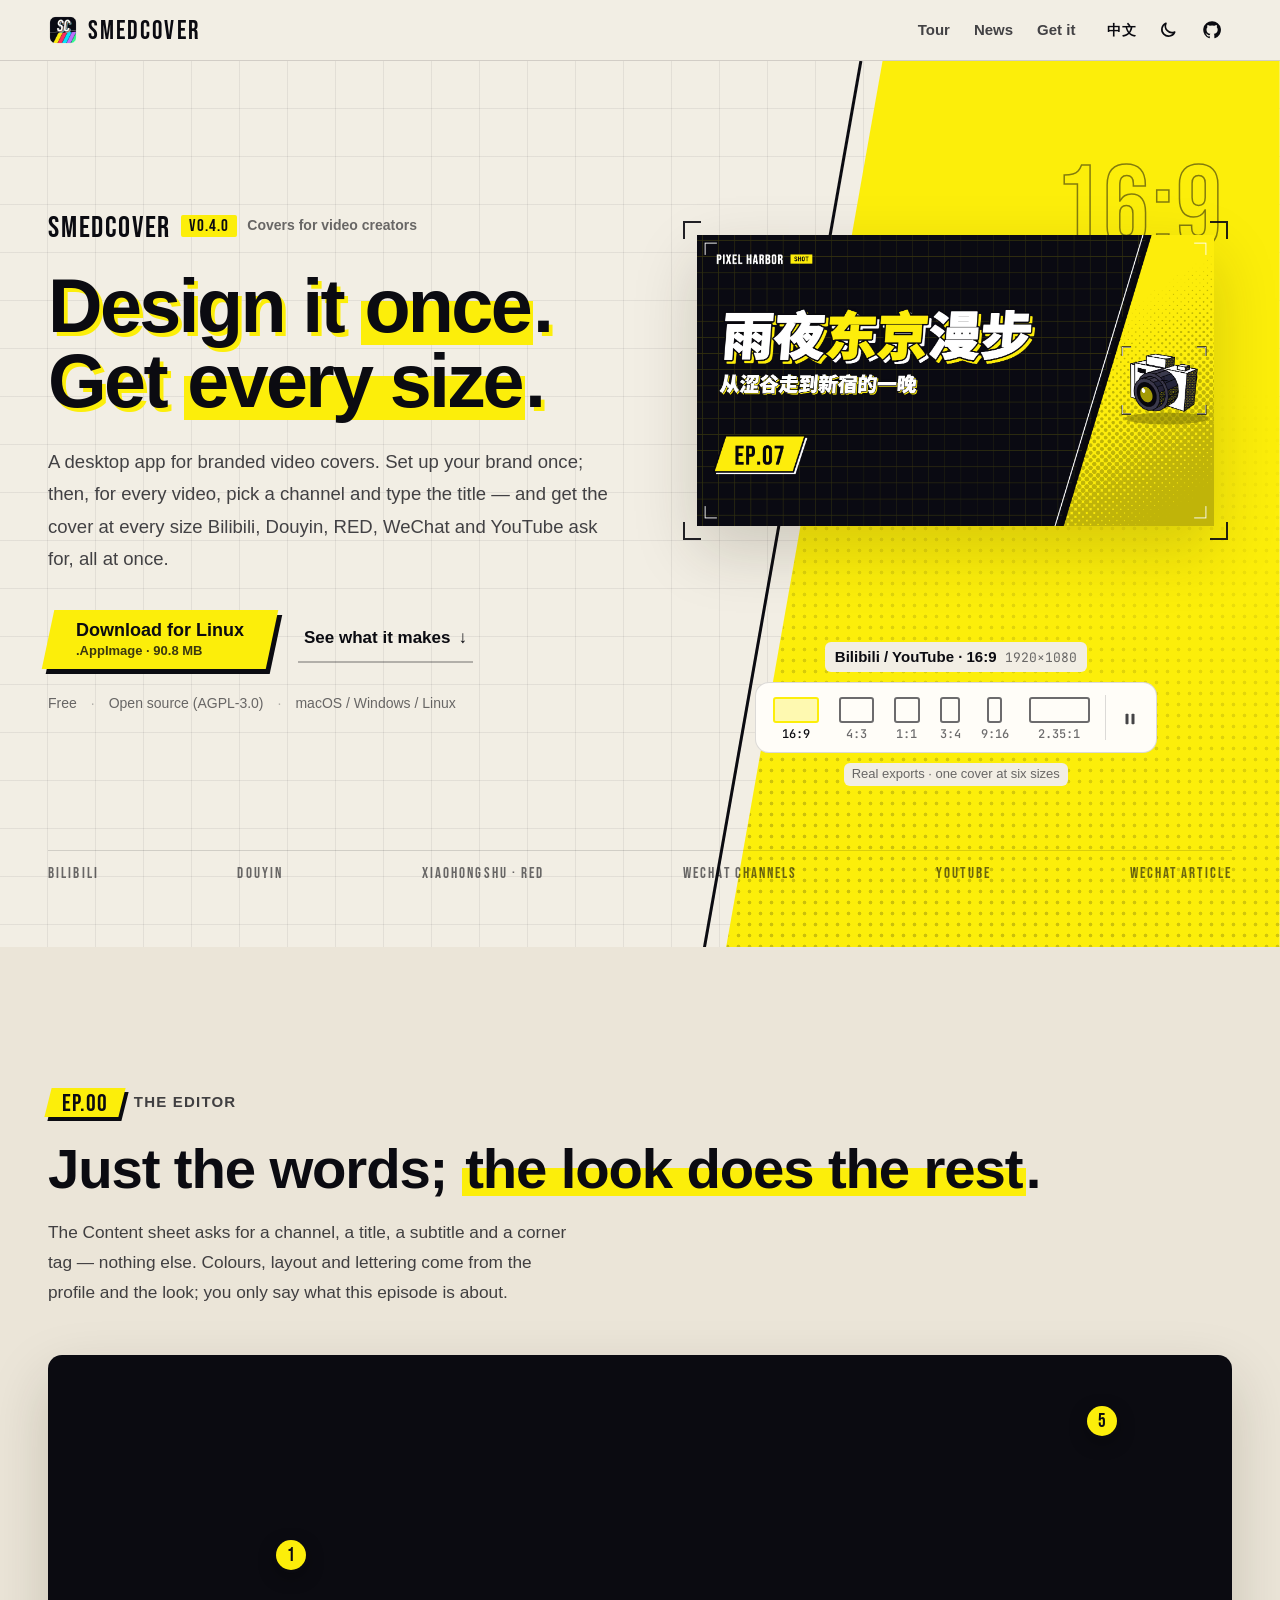
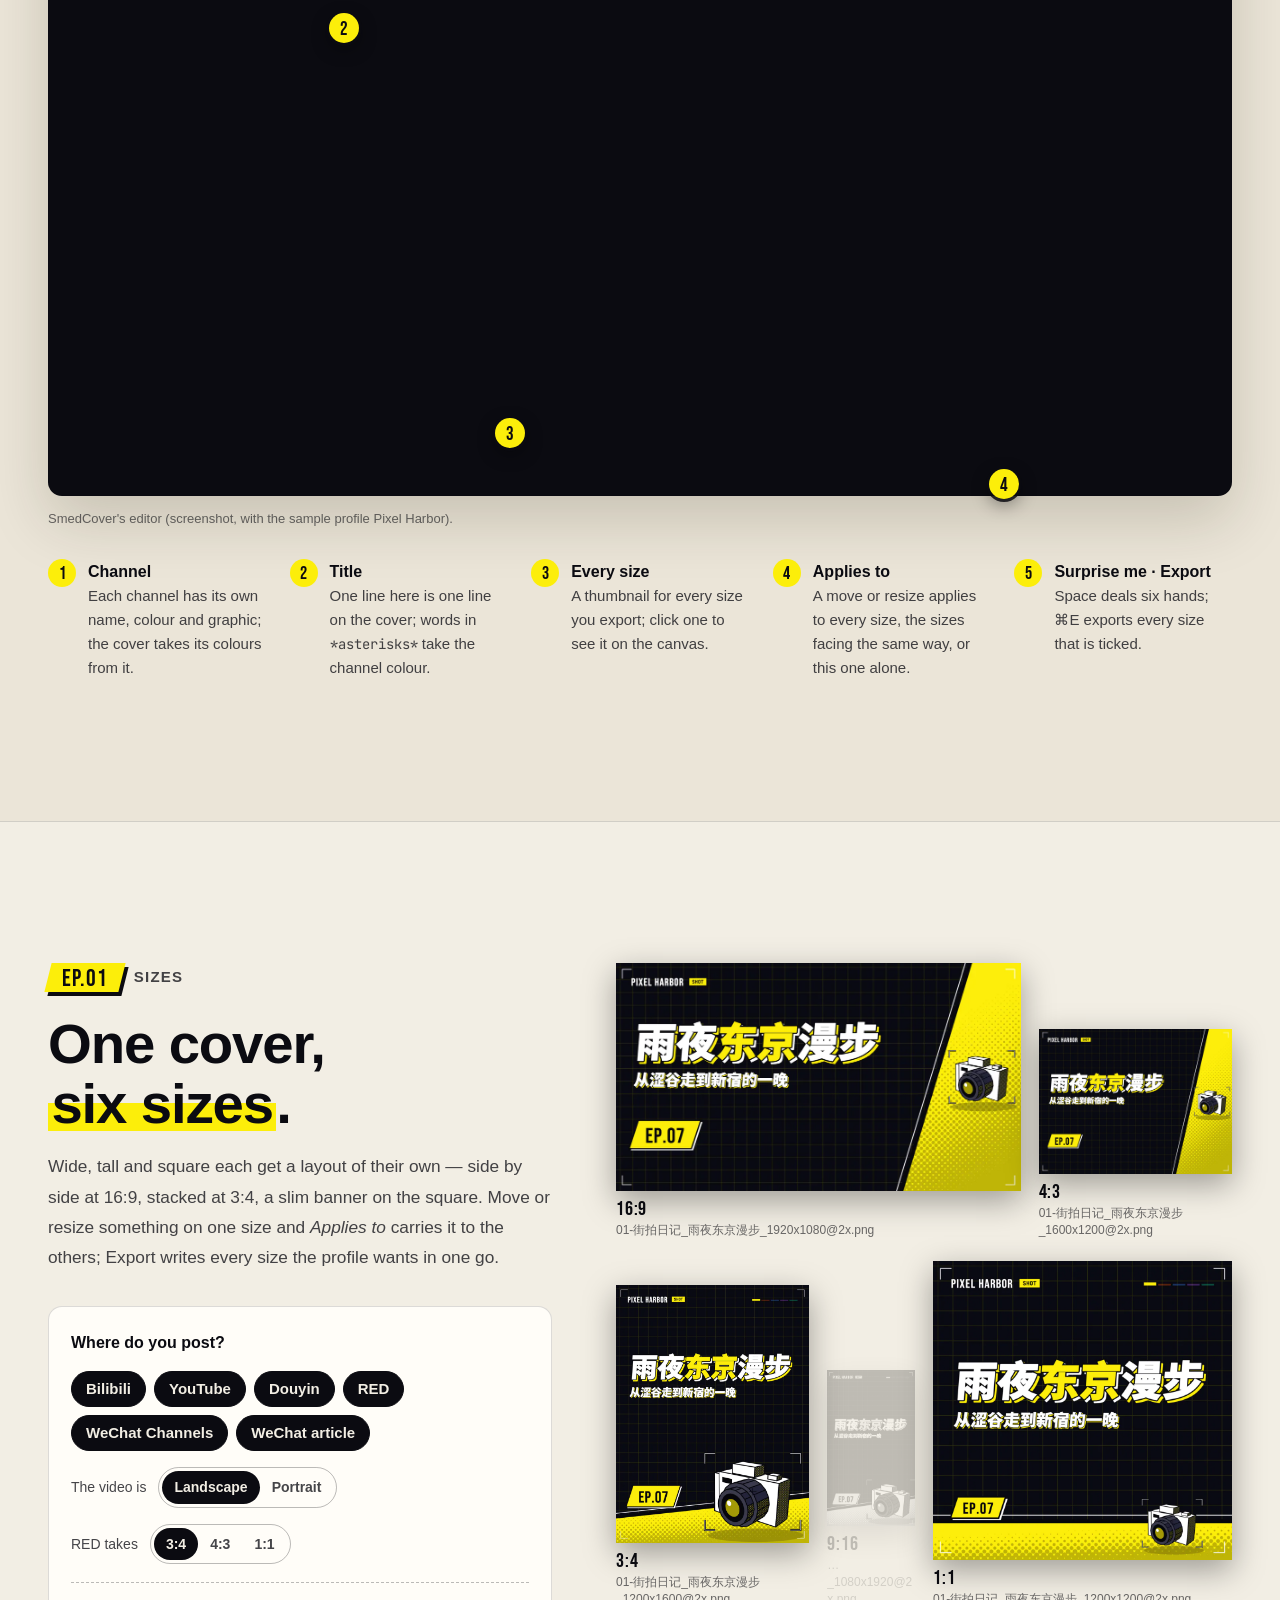
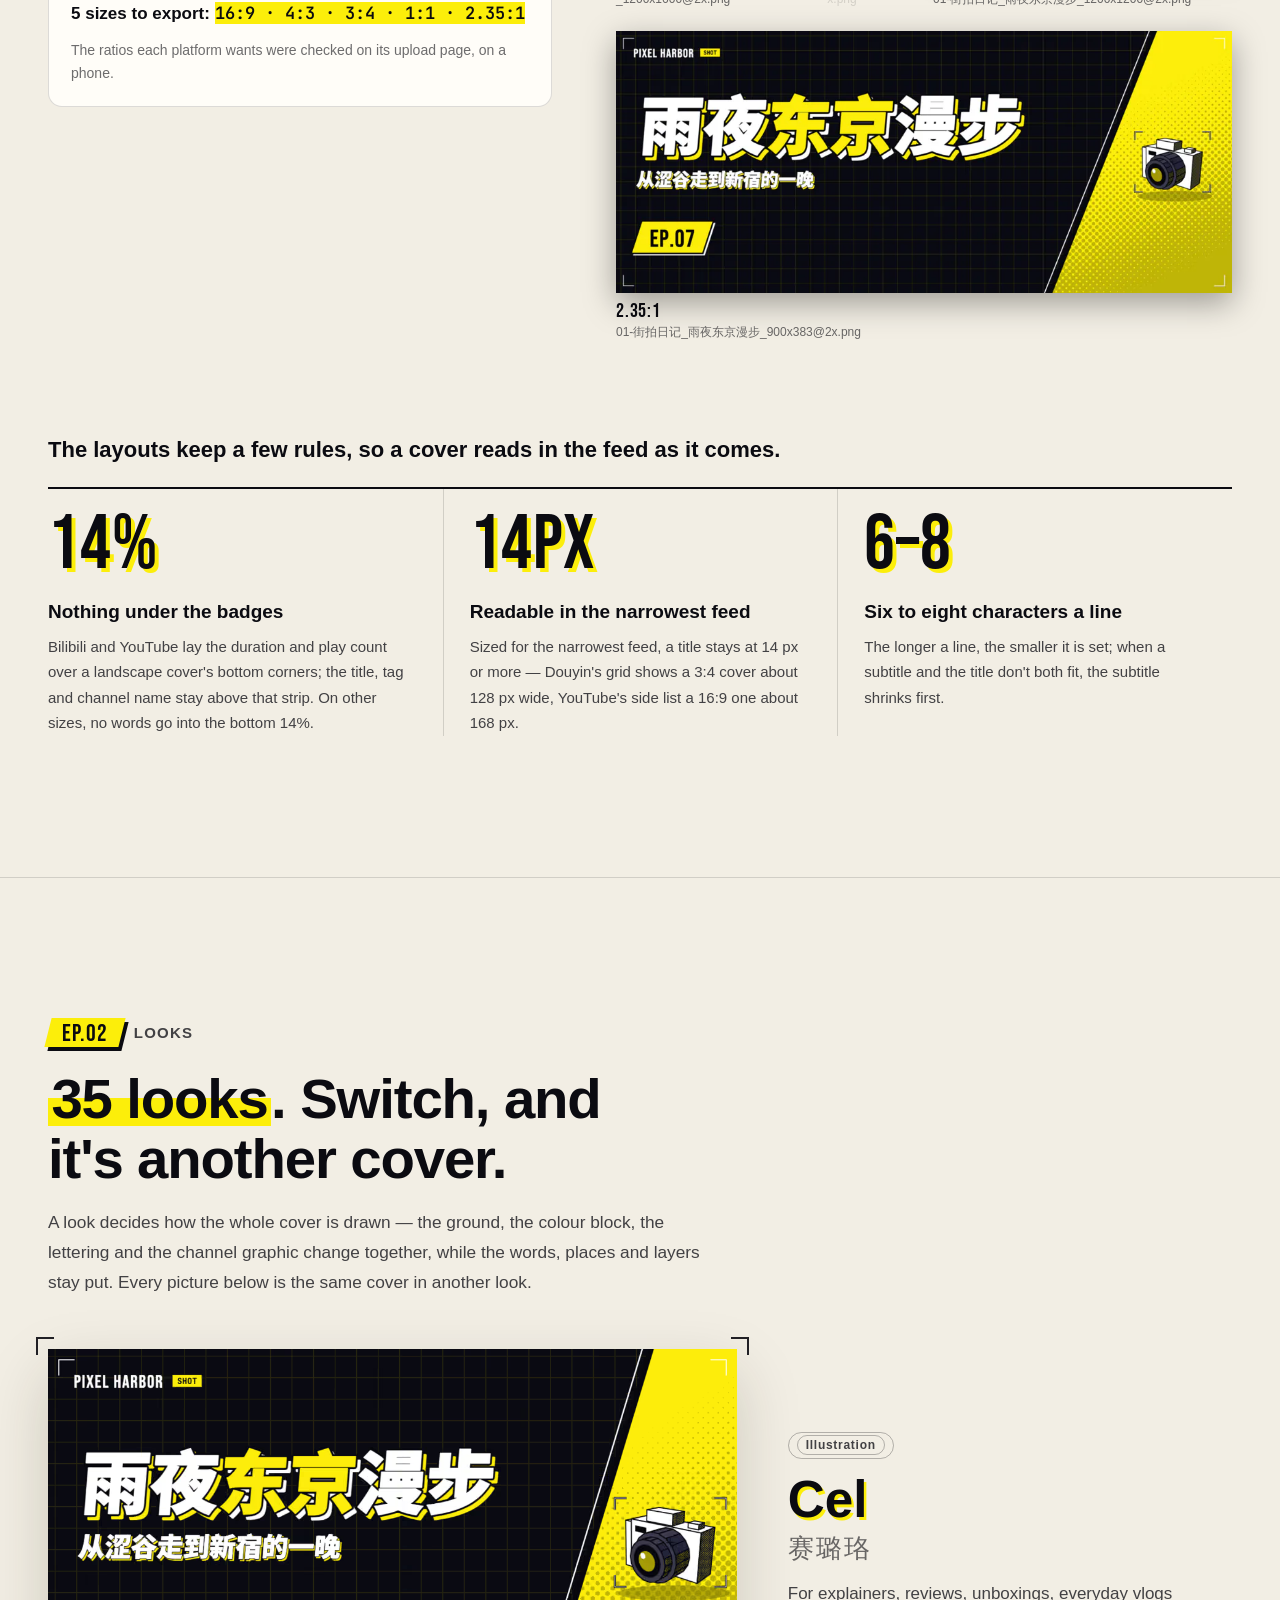
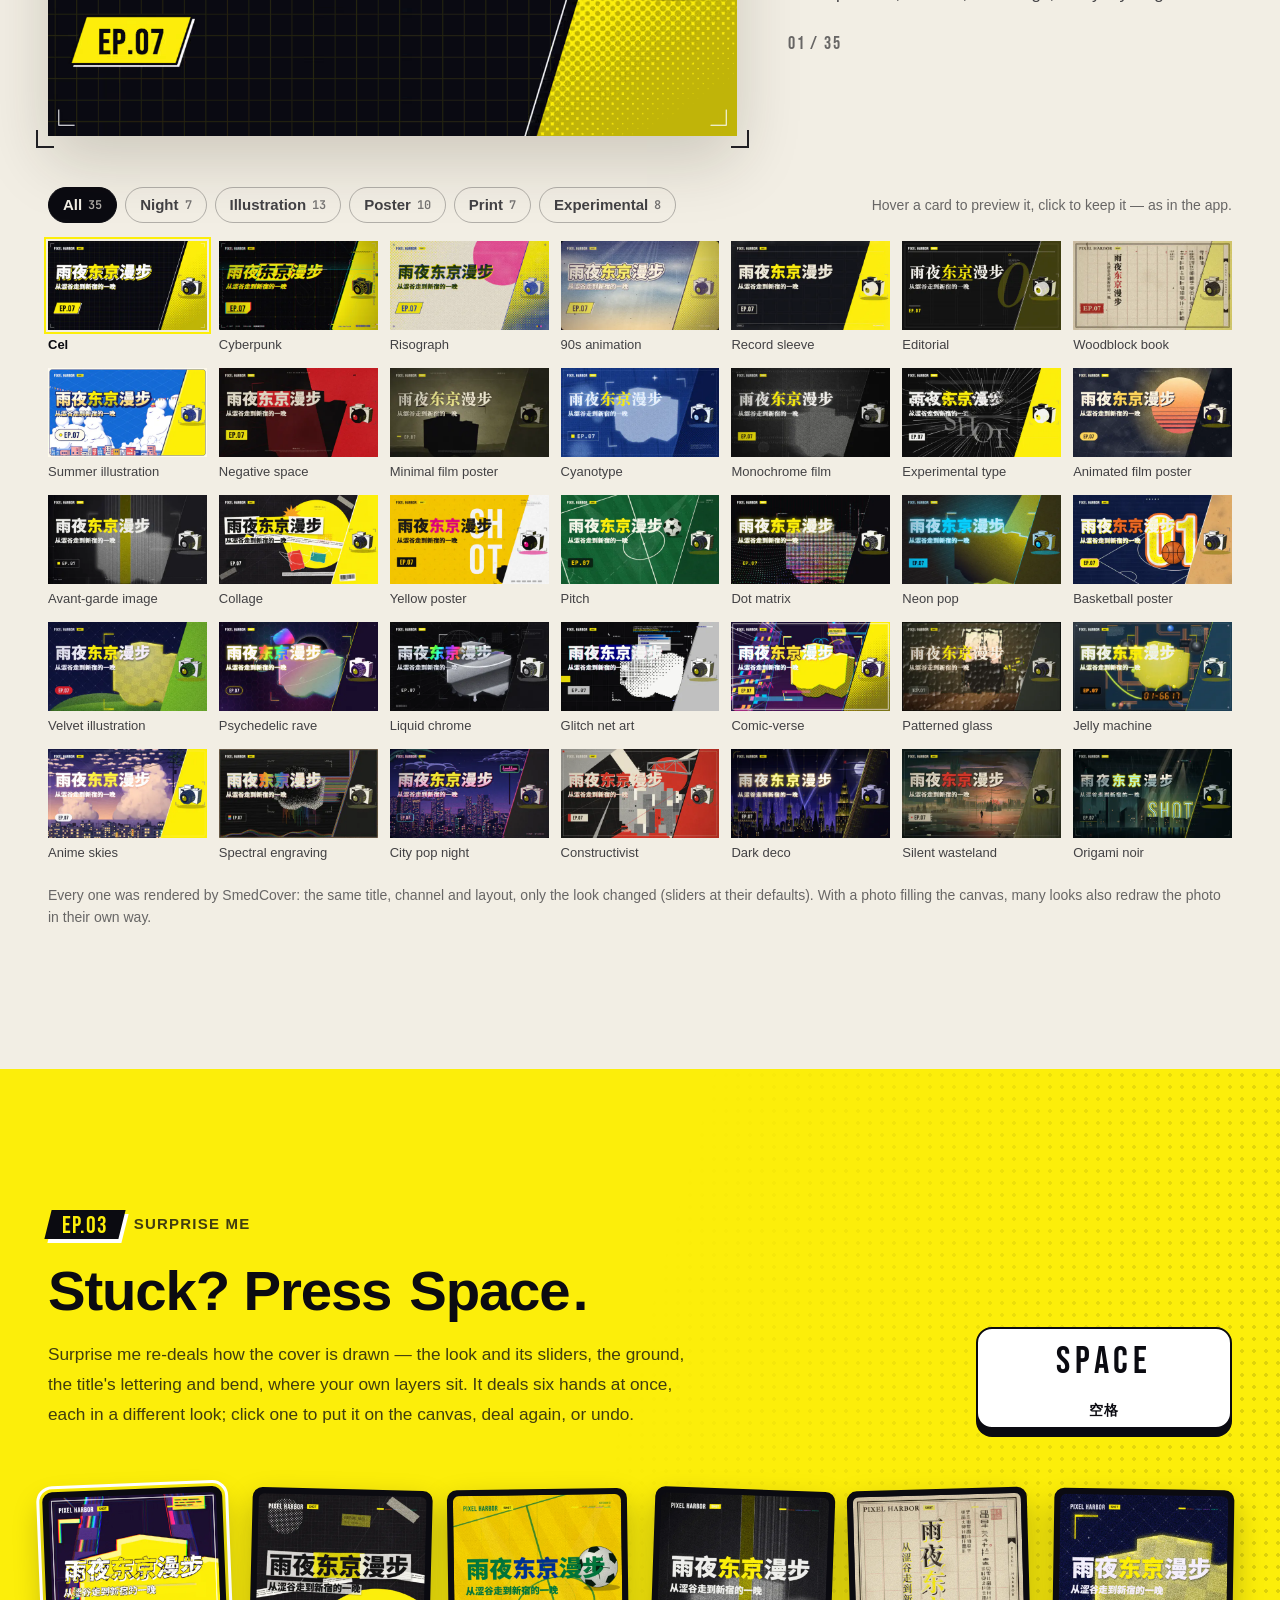
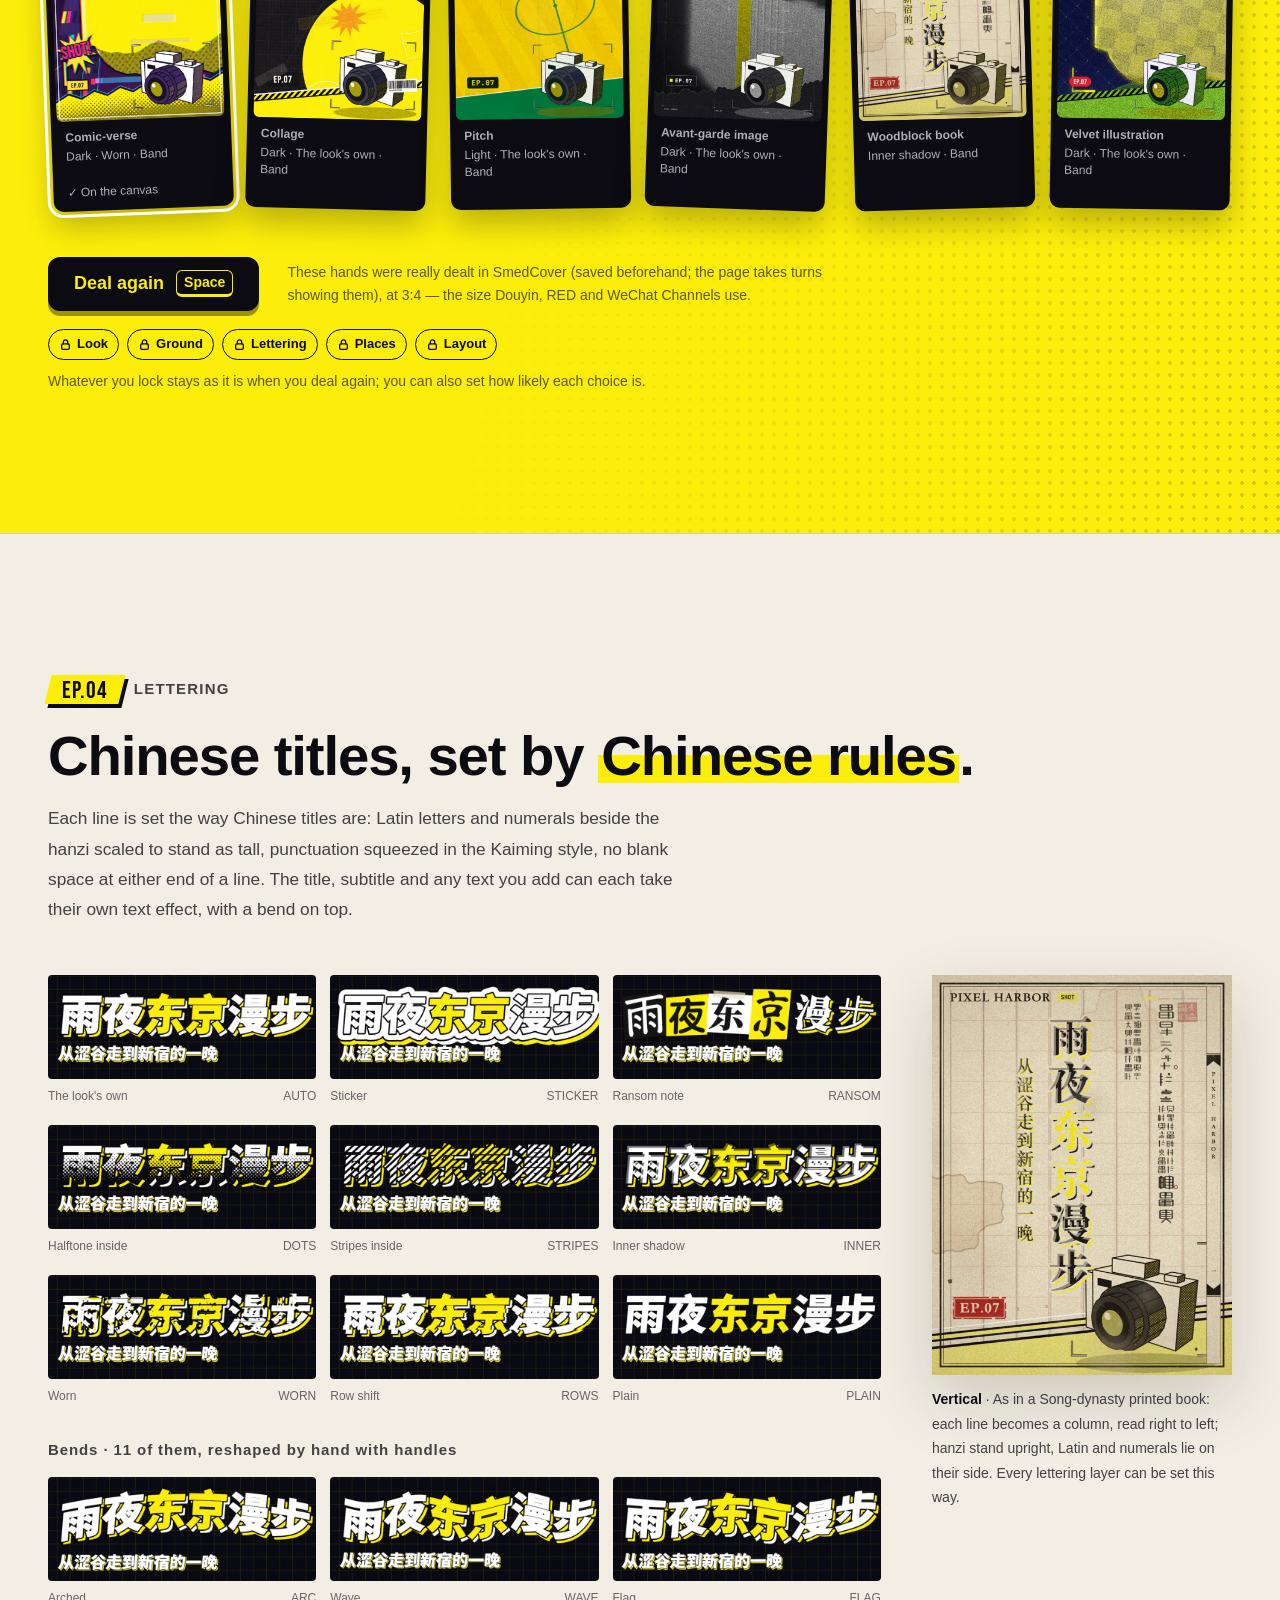
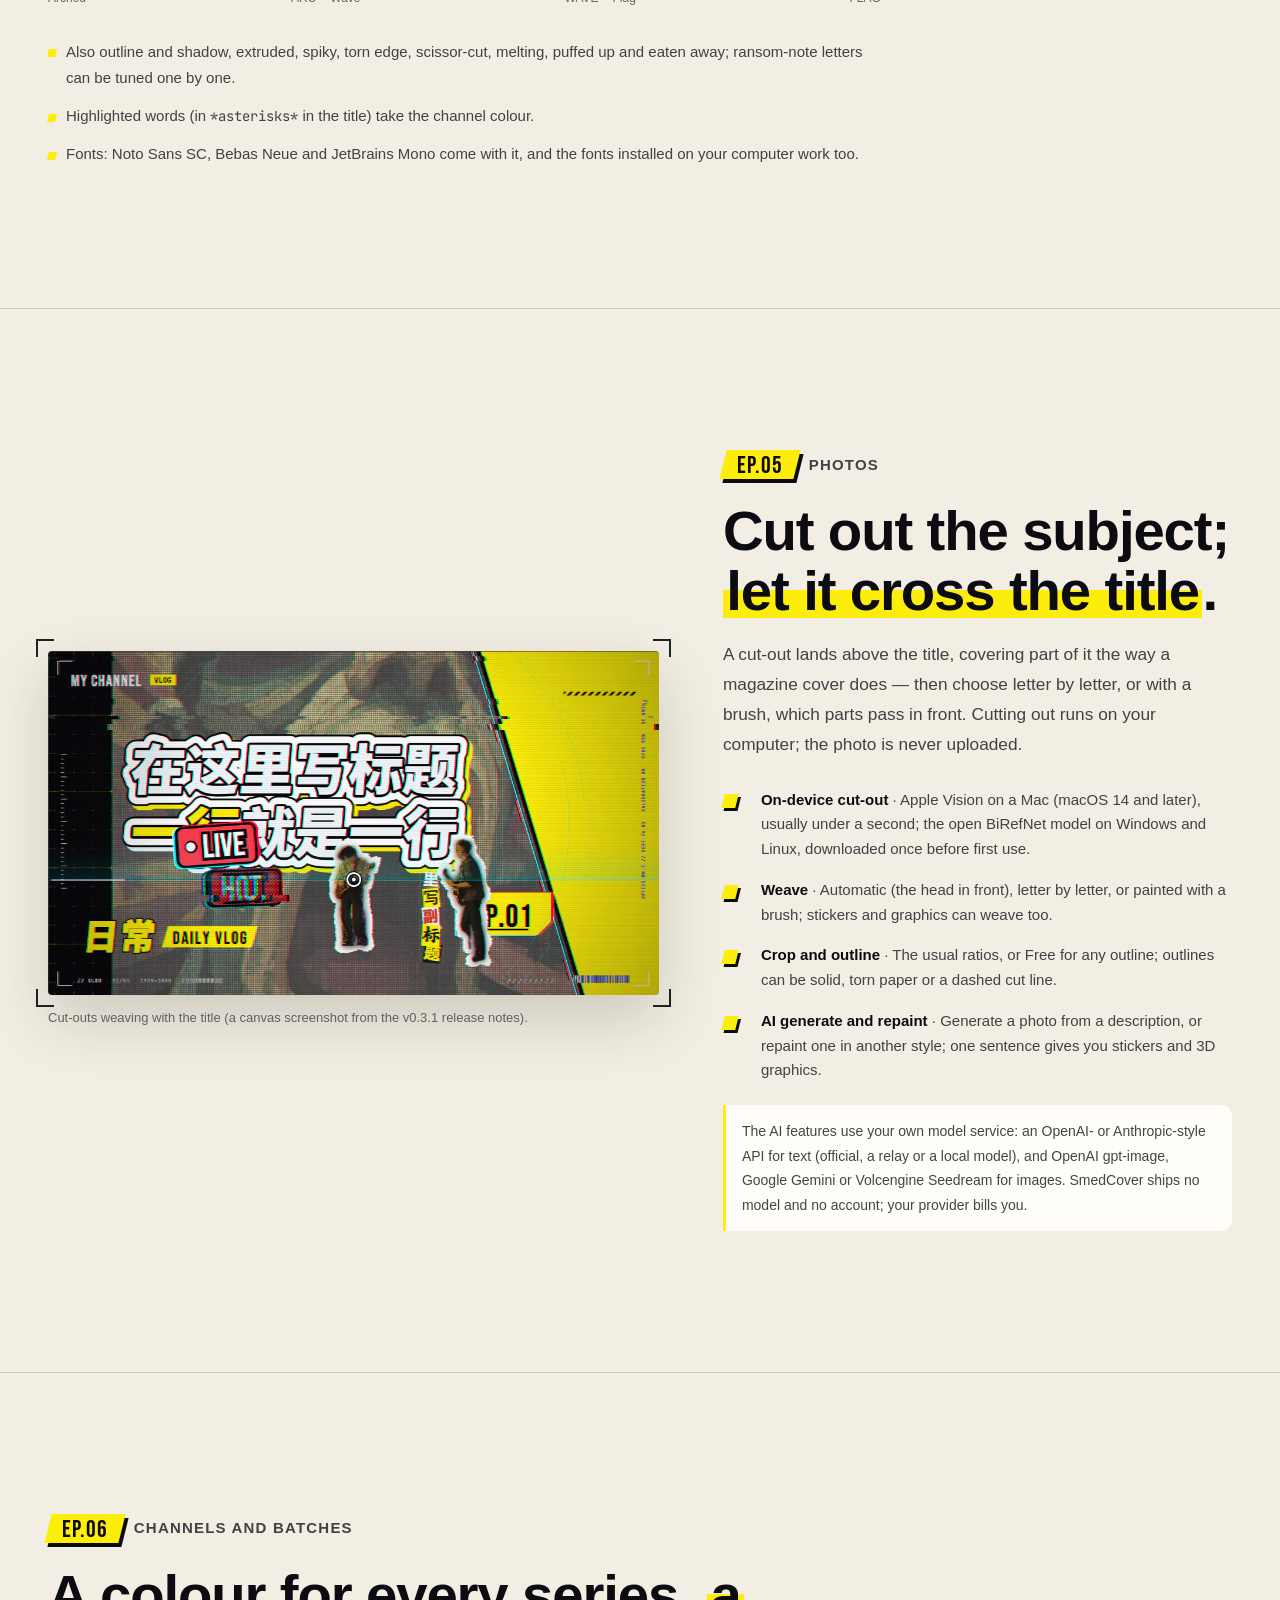
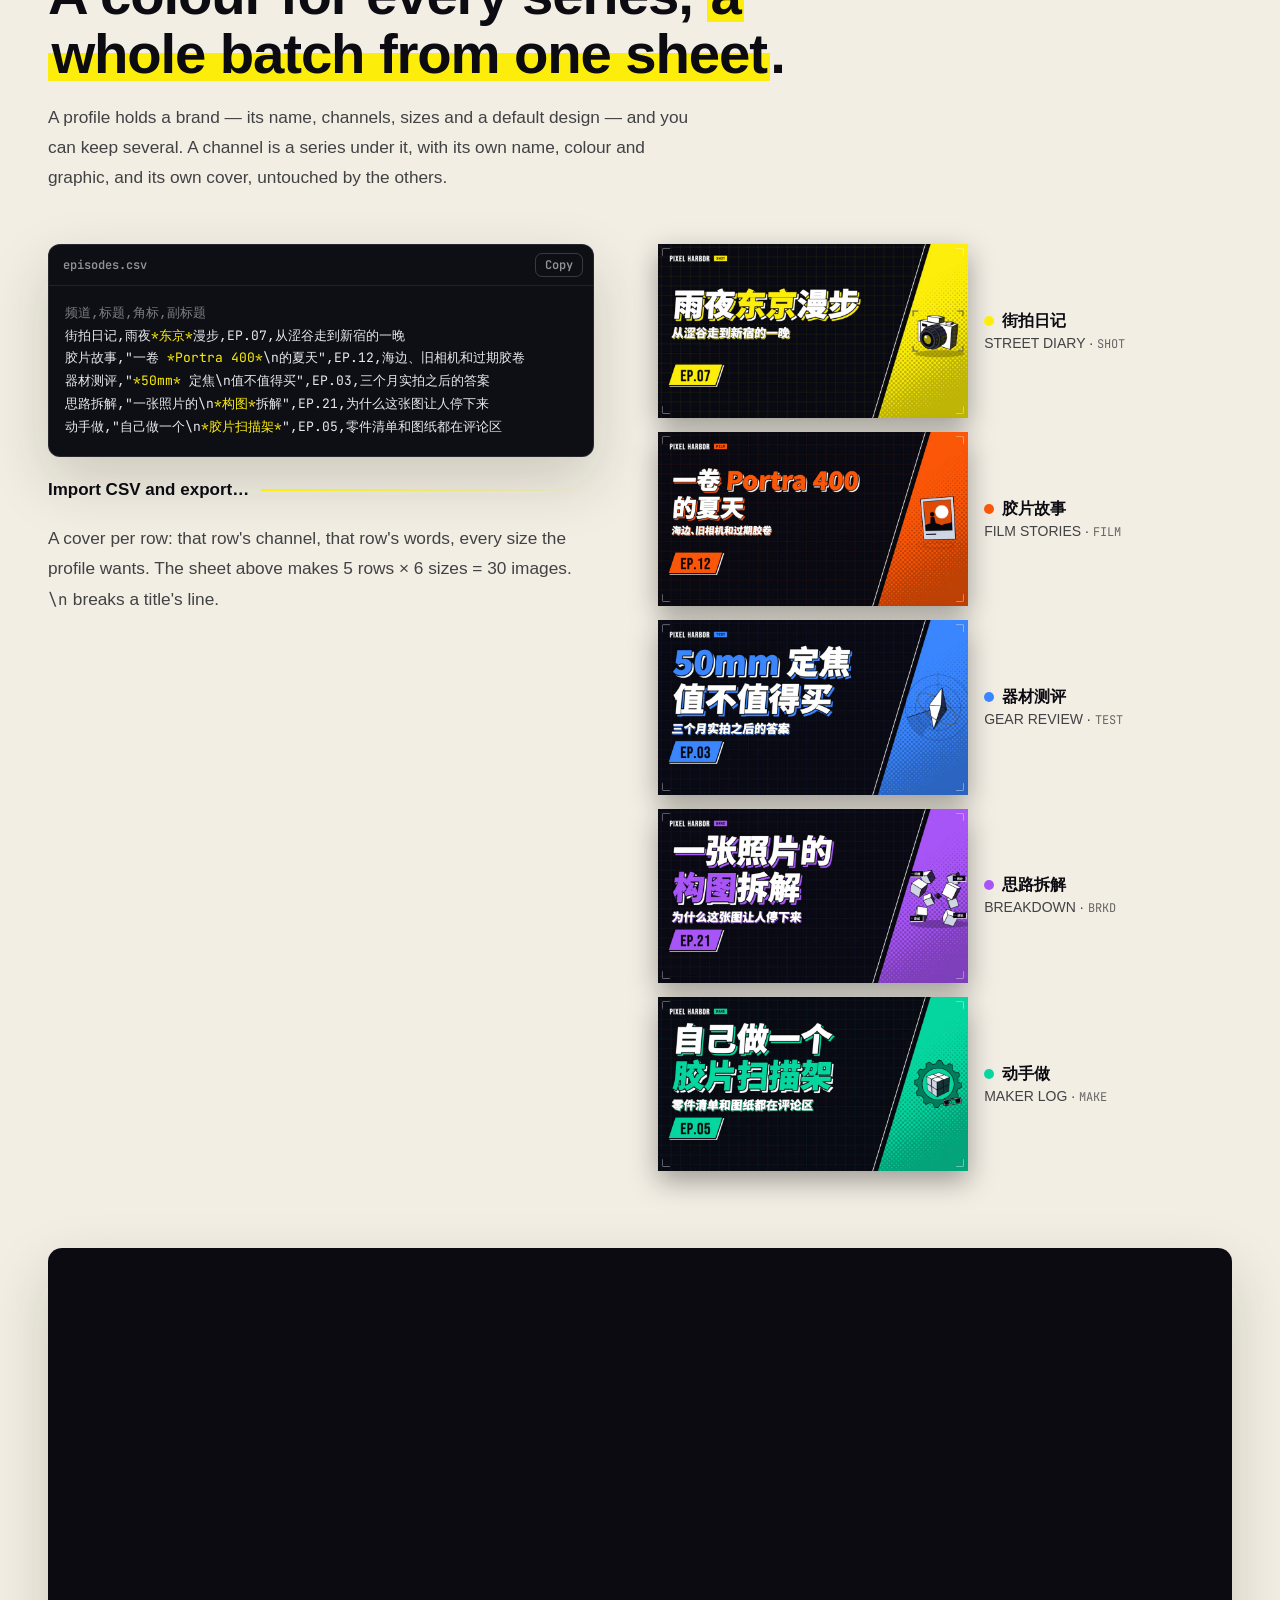
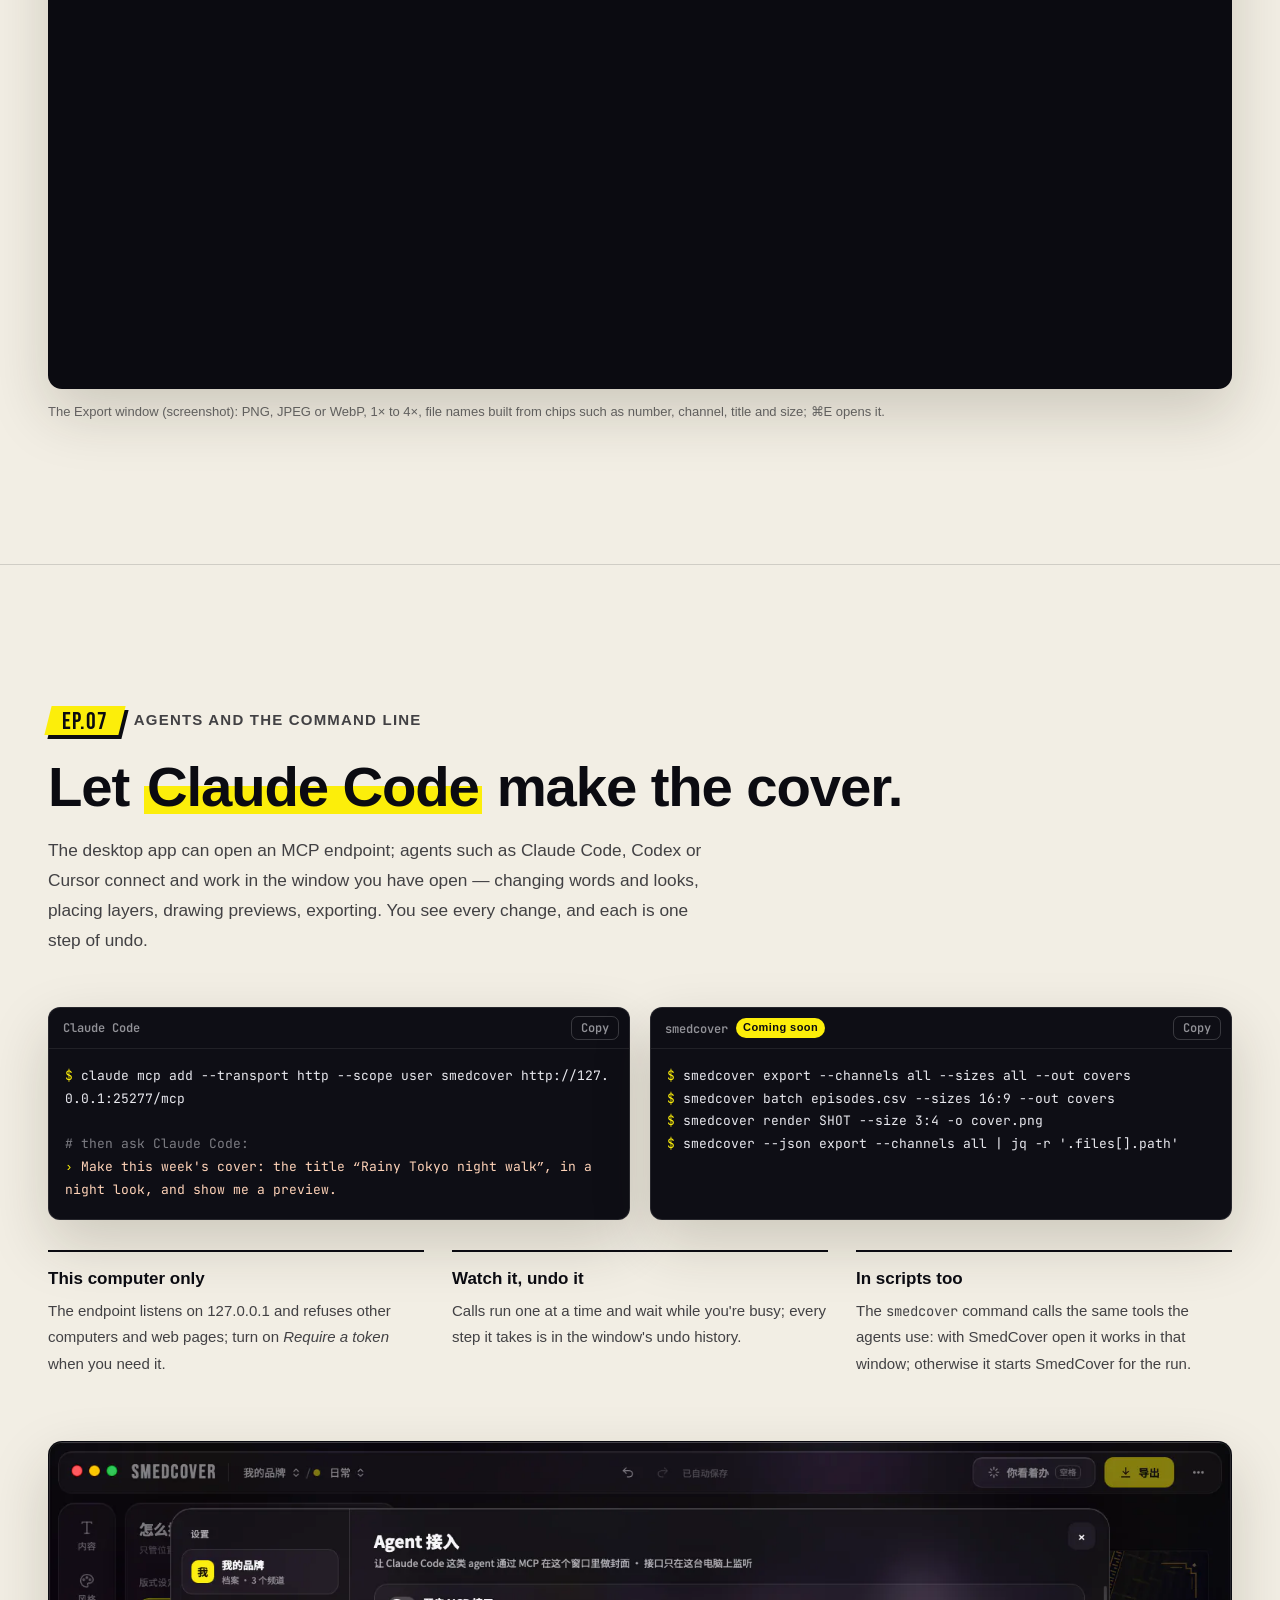
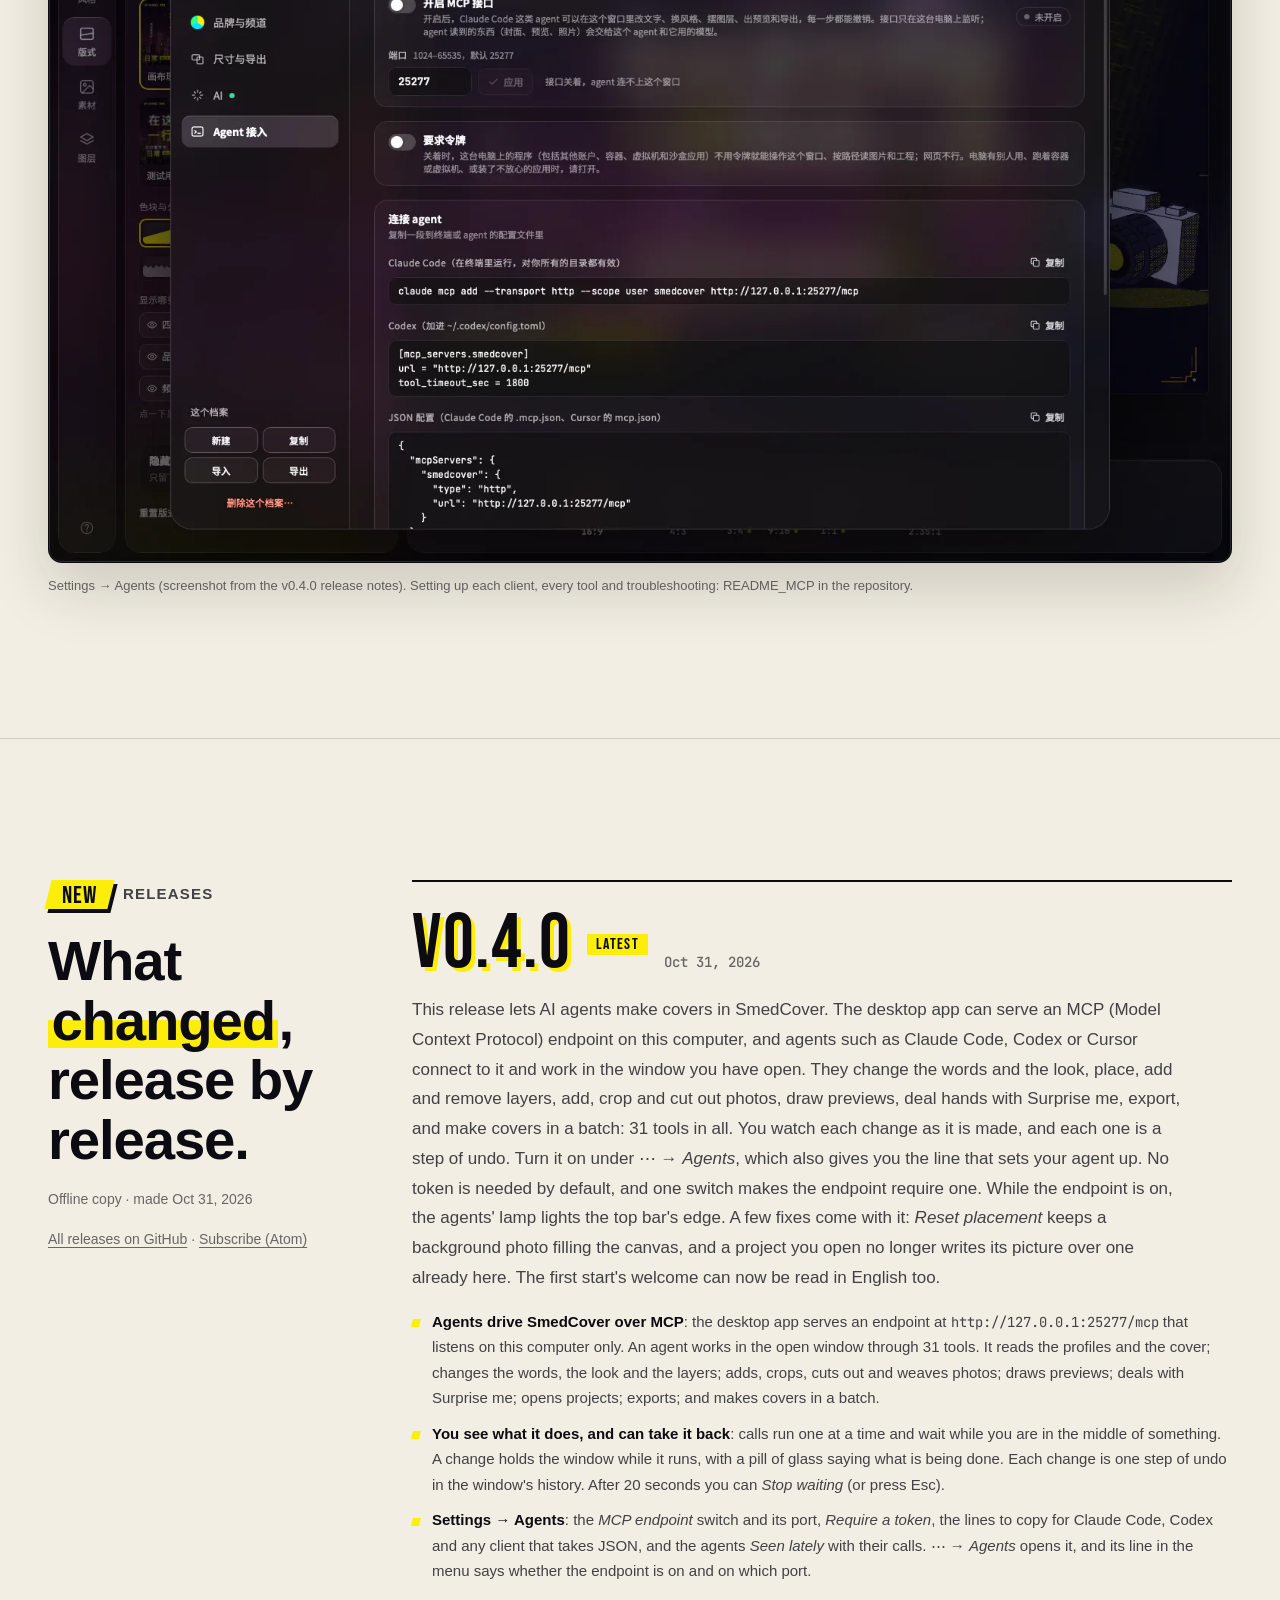
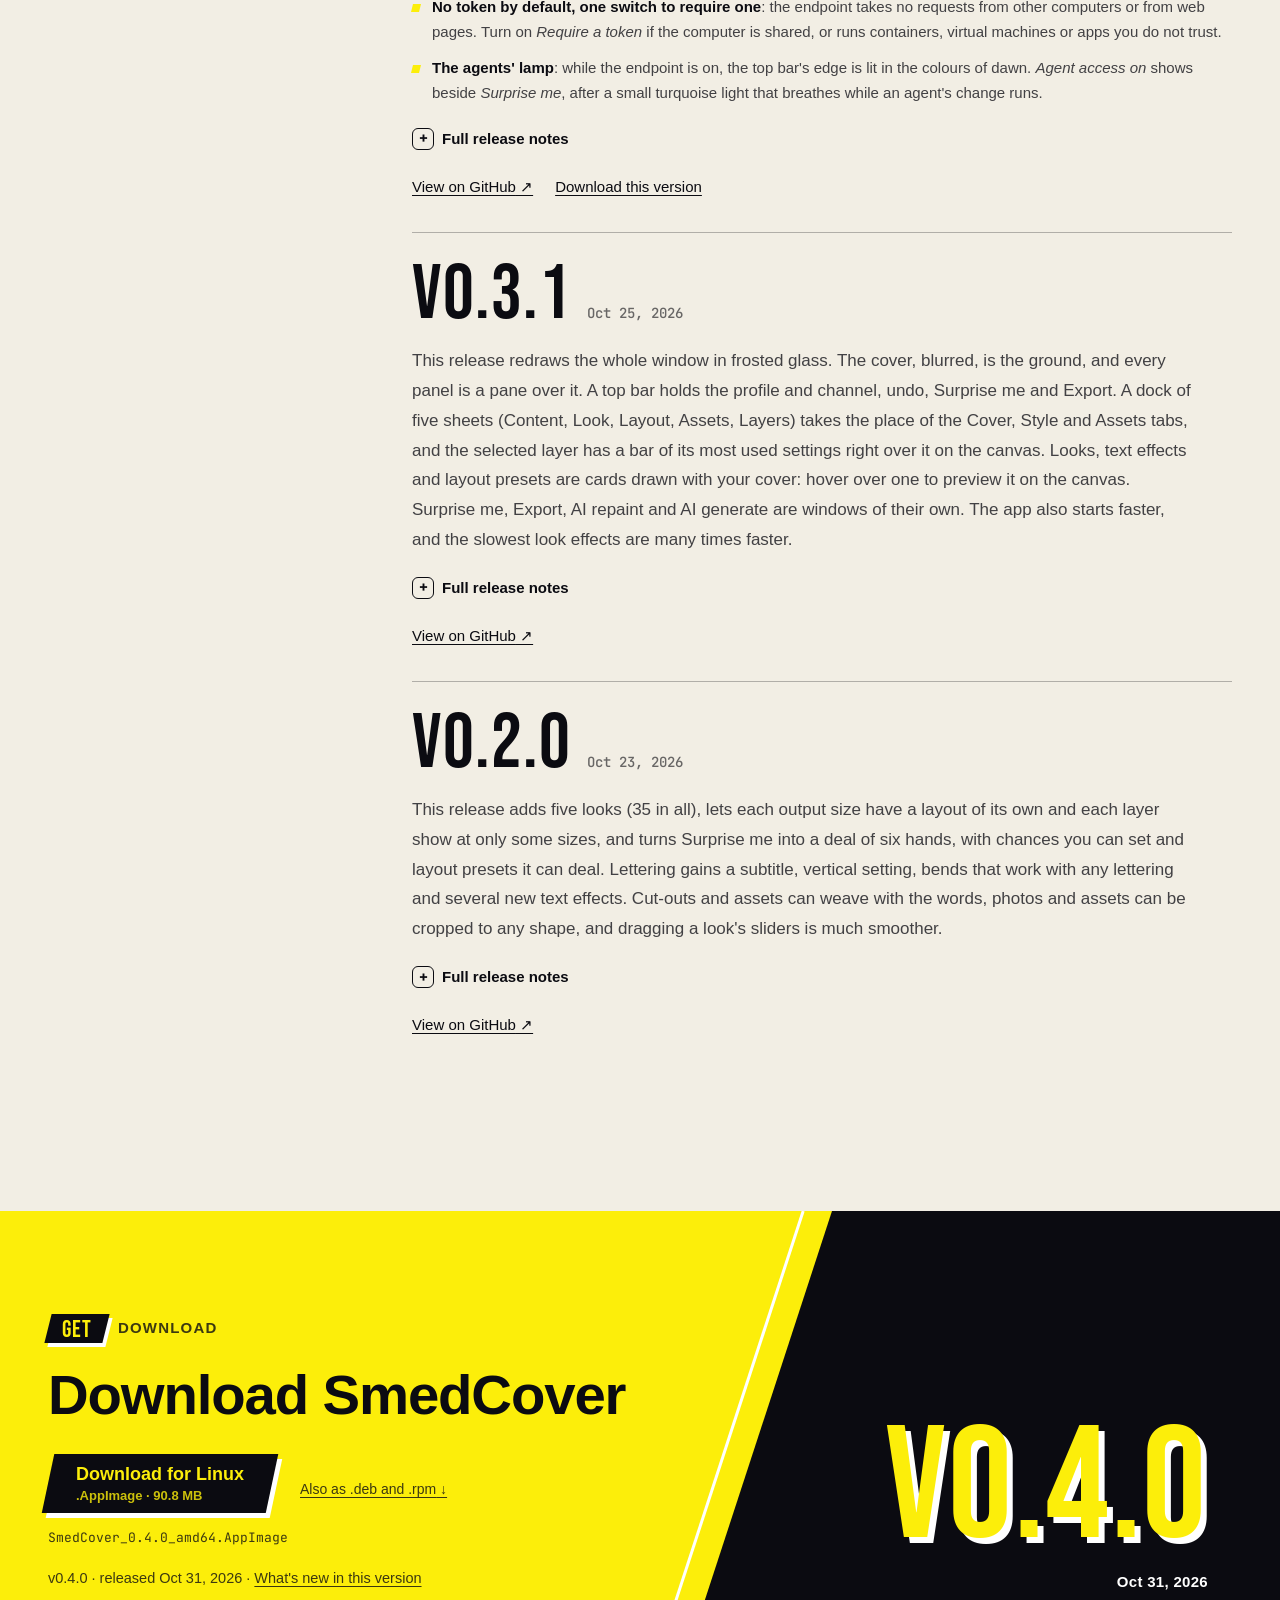
==== index.html @ 601288d2 "SmedCover project page: first pass Static, dependency-free page (zh-CN default, English toggle) with" ====
<!doctype html>
<html lang="zh-CN" data-lang="zh">
<head>
<meta charset="utf-8">
<meta name="viewport" content="width=device-width, initial-scale=1, viewport-fit=cover">
<title data-en-text="SmedCover · Design the cover once, get every size">SmedCover · 封面做一次，尺寸全出齐</title>
<meta name="description" content="SmedCover 是给自媒体批量做封面的桌面应用：品牌设好一次，每条视频选频道、写标题，B站、抖音、小红书、视频号、YouTube、公众号要的尺寸一次出齐。35 种风格、抠图穿插、批量导出，还能让 Claude Code 这类 AI agent 来做。免费开源，支持 macOS、Windows、Linux。" data-en-content="SmedCover is a desktop app for branded video covers: set up your brand once, then pick a channel and type the title to get every size Bilibili, Douyin, RED, WeChat and YouTube ask for. 35 looks, cut-outs, batch export, and AI agents such as Claude Code. Free and open source for macOS, Windows and Linux.">
<meta name="color-scheme" content="dark light">
<meta name="theme-color" content="#0b0b11" media="(prefers-color-scheme: dark)">
<meta name="theme-color" content="#f2eee4" media="(prefers-color-scheme: light)">
<!-- Once the domain is settled, add <link rel="canonical"> and make og:image / og:url absolute (see README). -->
<meta property="og:type" content="website">
<meta property="og:site_name" content="SmedCover">
<meta property="og:title" content="SmedCover · 封面做一次，尺寸全出齐" data-en-content="SmedCover · Design the cover once, get every size">
<meta property="og:description" content="给自媒体批量做封面的桌面应用。品牌设好一次，之后每条视频只要选频道、写标题，所有平台要的尺寸一次出齐。免费开源。" data-en-content="A desktop app for branded video covers. Set up your brand once; then pick a channel, type the title and get every size each platform wants. Free and open source.">
<meta property="og:image" content="assets/og/og.png">
<meta property="og:image:width" content="1200">
<meta property="og:image:height" content="630">
<meta property="og:locale" content="zh_CN">
<meta property="og:locale:alternate" content="en_US">
<meta name="twitter:card" content="summary_large_image">
<link rel="icon" href="assets/icons/favicon.ico" sizes="48x48">
<link rel="icon" href="assets/icons/favicon-32.png" type="image/png" sizes="32x32">
<link rel="apple-touch-icon" href="assets/icons/apple-touch-icon.png">
<link rel="manifest" href="site.webmanifest">
<link rel="preload" href="assets/fonts/bebas-neue.woff2" as="font" type="font/woff2" crossorigin>
<link rel="preload" as="image" href="assets/img/hero/cel-16x9-sm.webp" imagesrcset="assets/img/hero/cel-16x9-sm.webp 900w, assets/img/hero/cel-16x9-lg.webp 1800w" imagesizes="(max-width: 900px) 92vw, 44vw" fetchpriority="high">
<link rel="modulepreload" href="assets/js/main.js">
<link rel="modulepreload" href="assets/js/config.js">
<link rel="modulepreload" href="assets/js/i18n.js">
<link rel="modulepreload" href="assets/js/releases.js">
<link rel="modulepreload" href="assets/js/download.js">
<link rel="modulepreload" href="assets/js/markdown.js">
<link rel="modulepreload" href="assets/js/hero.js">
<link rel="modulepreload" href="assets/js/showcase.js">
<link rel="stylesheet" href="assets/css/site.css">
<script>
  // Language and theme before the first paint: ?lang=, then the visitor's choice, then the browser's languages.
  (function () {
    var d = document.documentElement, lang = "zh", theme = null;
    try {
      var q = new URLSearchParams(location.search).get("lang");
      var s = localStorage.getItem("sc.lang");
      if (q === "en" || q === "zh") lang = q;
      else if (s === "en" || s === "zh") lang = s;
      else {
        var l = (navigator.languages && navigator.languages.length ? navigator.languages : [navigator.language || "zh"]);
        lang = /^zh/i.test(l[0] || "zh") ? "zh" : (l.some(function (x) { return /^zh/i.test(x); }) ? "zh" : "en");
      }
      theme = localStorage.getItem("sc.theme");
    } catch (e) {}
    d.setAttribute("data-lang", lang);
    d.setAttribute("lang", lang === "zh" ? "zh-CN" : "en");
    if (theme === "light" || theme === "dark") d.setAttribute("data-theme", theme);
  })();
</script>
<script type="application/ld+json">
{"@context":"https://schema.org","@type":"SoftwareApplication","name":"SmedCover","applicationCategory":"DesignApplication","operatingSystem":"macOS, Windows, Linux","description":"给自媒体批量做封面的桌面应用：品牌设好一次，每条视频选频道、写标题，所有平台要的尺寸一次出齐。","offers":{"@type":"Offer","price":"0","priceCurrency":"USD"},"license":"https://www.gnu.org/licenses/agpl-3.0.html","author":{"@type":"Person","name":"cybertheye"},"codeRepository":"https://github.com/cybertheye/smedcover","downloadUrl":"https://github.com/cybertheye/smedcover/releases/latest"}
</script>
</head>
<body>
<a class="skip" href="#download"><span data-l="zh">跳到下载</span><span data-l="en" lang="en">Skip to download</span></a>

<header class="masthead">
  <div class="wrap">
    <a class="brand" href="#top" aria-label="SmedCover">
      <img src="assets/icons/icon-96.webp" width="30" height="30" alt="">
      <b>SMEDCOVER</b>
    </a>
    <nav class="nav" aria-label="页面导航" data-en-aria-label="Page sections">
      <a href="#show"><span data-l="zh">展示</span><span data-l="en" lang="en">Tour</span></a>
      <a href="#releases"><span data-l="zh">发布</span><span data-l="en" lang="en">News</span></a>
      <a href="#download"><span data-l="zh">下载</span><span data-l="en" lang="en">Get it</span></a>
    </nav>
    <div class="tools">
      <button type="button" class="ibtn lang-btn" id="lang-btn" aria-label="Switch to English" data-en-aria-label="切换到中文"><span data-l="zh">EN</span><span data-l="en">中文</span></button>
      <button type="button" class="ibtn theme-btn" id="theme-btn" aria-label="切换浅色 / 深色" data-en-aria-label="Switch light / dark">
        <svg class="sun" viewBox="0 0 24 24" fill="none" stroke="currentColor" stroke-width="2" stroke-linecap="round" aria-hidden="true"><circle cx="12" cy="12" r="4.2"/><path d="M12 2.5v2.2M12 19.3v2.2M2.5 12h2.2M19.3 12h2.2M5.3 5.3l1.6 1.6M17.1 17.1l1.6 1.6M5.3 18.7l1.6-1.6M17.1 6.9l1.6-1.6"/></svg>
        <svg class="moon" viewBox="0 0 24 24" fill="none" stroke="currentColor" stroke-width="2" stroke-linejoin="round" aria-hidden="true"><path d="M20 14.5A8 8 0 0 1 9.5 4a8 8 0 1 0 10.5 10.5z"/></svg>
      </button>
      <a class="ibtn gh" href="https://github.com/cybertheye/smedcover" aria-label="GitHub" rel="noopener">
        <svg viewBox="0 0 24 24" fill="currentColor" aria-hidden="true"><path d="M12 1.6a10.4 10.4 0 0 0-3.3 20.3c.5.1.7-.2.7-.5v-1.8c-2.9.6-3.5-1.4-3.5-1.4-.5-1.2-1.2-1.5-1.2-1.5-.9-.6.1-.6.1-.6 1 .1 1.6 1.1 1.6 1.1.9 1.6 2.4 1.1 3 .8.1-.7.4-1.1.7-1.4-2.3-.3-4.7-1.2-4.7-5.1 0-1.1.4-2 1.1-2.8-.1-.3-.5-1.3.1-2.8 0 0 .9-.3 2.9 1.1a9.9 9.9 0 0 1 5.2 0c2-1.4 2.9-1.1 2.9-1.1.6 1.5.2 2.5.1 2.8.7.8 1.1 1.7 1.1 2.8 0 4-2.4 4.8-4.7 5.1.4.3.7 1 .7 1.9v2.9c0 .3.2.6.7.5A10.4 10.4 0 0 0 12 1.6z"/></svg>
      </a>
    </div>
  </div>
</header>

<main id="top">

<!-- ============ HERO ============ -->
<section class="hero" aria-labelledby="hero-h">
  <div class="hero-block" aria-hidden="true">
    <svg viewBox="0 0 100 100" preserveAspectRatio="none">
      <polygon points="34,0 100,0 100,100 8,100" fill="#fcee0a"/>
      <line x1="30.4" y1="0" x2="4.4" y2="100" stroke="var(--rule)" stroke-width="3" vector-effect="non-scaling-stroke"/>
    </svg>
    <div class="dots"></div>
  </div>
  <div class="wrap hero-grid">
    <div class="hero-copy">
      <div class="hero-brandrow">
        <b>SMEDCOVER</b>
        <a class="ver-badge" href="#releases" id="ver-badge" hidden></a>
        <span class="what"><span data-l="zh">给视频创作者的封面工具</span><span data-l="en" lang="en">Covers for video creators</span></span>
      </div>
      <h1 id="hero-h">
        <span data-l="zh">封面做<em>一次</em>，<br>尺寸<em>全出齐</em>。</span>
        <span data-l="en" lang="en">Design it <em>once</em>.<br>Get <em>every size</em>.</span>
      </h1>
      <p class="lede">
        <span data-l="zh">给自媒体批量做封面的桌面应用。品牌设好一次，之后每条视频只要选频道、写标题——B站、抖音、小红书、视频号、YouTube、公众号要的尺寸，一次全出来。</span>
        <span data-l="en" lang="en">A desktop app for branded video covers. Set up your brand once; then, for every video, pick a channel and type the title — and get the cover at every size Bilibili, Douyin, RED, WeChat and YouTube ask for, all at once.</span>
      </p>
      <div class="hero-cta-wrap">
        <div class="hero-cta">
          <div id="hero-dl">
            <a class="btn" href="#download"><span data-l="zh">下载 SmedCover</span><span data-l="en" lang="en">Download SmedCover</span><small><span data-l="zh">macOS · Windows · Linux</span><span data-l="en" lang="en">macOS · Windows · Linux</span></small></a>
          </div>
          <a class="btn-ghost" href="#show"><span data-l="zh">看看它能做什么</span><span data-l="en" lang="en">See what it makes</span> <span aria-hidden="true">↓</span></a>
        </div>
        <p class="hero-meta">
          <span><span data-l="zh">免费</span><span data-l="en" lang="en">Free</span></span>
          <span><span data-l="zh">开源（AGPL-3.0）</span><span data-l="en" lang="en">Open source (AGPL-3.0)</span></span>
          <span>macOS / Windows / Linux</span>
        </p>
      </div>
    </div>

    <div class="reflow" id="reflow">
      <div class="stage" id="stage">
        <div class="frame" id="frame">
          <span class="ratio-big" id="ratio-big" aria-hidden="true">16:9</span>
          <div class="pic" id="frame-pic">
            <picture data-ratio="16:9"><source type="image/avif" srcset="assets/img/hero/cel-16x9-lg.avif"><img class="on" src="assets/img/hero/cel-16x9-sm.webp" srcset="assets/img/hero/cel-16x9-sm.webp 900w, assets/img/hero/cel-16x9-lg.webp 1800w" sizes="(max-width: 900px) 92vw, 44vw" width="1800" height="1013" fetchpriority="high" decoding="async" alt="SmedCover 导出的 16:9 封面：标题「雨夜东京漫步」，赛璐珞风格" data-en-alt="A 16:9 cover exported by SmedCover: the title 雨夜东京漫步 (Rainy Tokyo night walk), in the Cel look"></picture>
            <picture data-ratio="4:3"><source type="image/avif" data-srcset="assets/img/hero/cel-4x3-lg.avif"><img data-src="assets/img/hero/cel-4x3-sm.webp" data-srcset="assets/img/hero/cel-4x3-sm.webp 900w, assets/img/hero/cel-4x3-lg.webp 1800w" sizes="(max-width: 900px) 92vw, 44vw" width="1800" height="1350" decoding="async" alt="同一张封面的 4:3 版本" data-en-alt="The same cover at 4:3"></picture>
            <picture data-ratio="1:1"><source type="image/avif" data-srcset="assets/img/hero/cel-1x1-lg.avif"><img data-src="assets/img/hero/cel-1x1-sm.webp" data-srcset="assets/img/hero/cel-1x1-sm.webp 900w, assets/img/hero/cel-1x1-lg.webp 1800w" sizes="(max-width: 900px) 80vw, 36vw" width="1800" height="1800" decoding="async" alt="同一张封面的 1:1 版本" data-en-alt="The same cover at 1:1"></picture>
            <picture data-ratio="3:4"><source type="image/avif" data-srcset="assets/img/hero/cel-3x4-lg.avif"><img data-src="assets/img/hero/cel-3x4-sm.webp" data-srcset="assets/img/hero/cel-3x4-sm.webp 675w, assets/img/hero/cel-3x4-lg.webp 1350w" sizes="(max-width: 900px) 70vw, 28vw" width="1350" height="1800" decoding="async" alt="同一张封面的 3:4 版本" data-en-alt="The same cover at 3:4"></picture>
            <picture data-ratio="9:16"><source type="image/avif" data-srcset="assets/img/hero/cel-9x16-lg.avif"><img data-src="assets/img/hero/cel-9x16-sm.webp" data-srcset="assets/img/hero/cel-9x16-sm.webp 506w, assets/img/hero/cel-9x16-lg.webp 1012w" sizes="(max-width: 900px) 52vw, 22vw" width="1012" height="1800" decoding="async" alt="同一张封面的 9:16 版本" data-en-alt="The same cover at 9:16"></picture>
            <picture data-ratio="2.35:1"><source type="image/avif" data-srcset="assets/img/hero/cel-2.35x1-lg.avif"><img data-src="assets/img/hero/cel-2.35x1-sm.webp" data-srcset="assets/img/hero/cel-2.35x1-sm.webp 900w, assets/img/hero/cel-2.35x1-lg.webp 1800w" sizes="(max-width: 900px) 92vw, 44vw" width="1800" height="766" decoding="async" alt="同一张封面的 2.35:1 版本" data-en-alt="The same cover at 2.35:1"></picture>
          </div>
          <span class="marks" aria-hidden="true"></span>
        </div>
      </div>
      <div class="reflow-bar">
        <p class="reflow-caption" id="reflow-caption" aria-live="polite"><span data-l="zh">B站 / YouTube · 16:9</span><span data-l="en" lang="en">Bilibili / YouTube · 16:9</span><span class="mono">1920×1080</span></p>
        <div class="strip" role="group" aria-label="封面尺寸" data-en-aria-label="Cover sizes" id="strip">
          <button type="button" data-ratio="16:9" aria-pressed="true"><span class="shape" style="width:46px"></span><span>16:9</span></button>
          <button type="button" data-ratio="4:3" aria-pressed="false"><span class="shape" style="width:35px"></span><span>4:3</span></button>
          <button type="button" data-ratio="1:1" aria-pressed="false"><span class="shape" style="width:26px"></span><span>1:1</span></button>
          <button type="button" data-ratio="3:4" aria-pressed="false"><span class="shape" style="width:20px"></span><span>3:4</span></button>
          <button type="button" data-ratio="9:16" aria-pressed="false"><span class="shape" style="width:15px"></span><span>9:16</span></button>
          <button type="button" data-ratio="2.35:1" aria-pressed="false"><span class="shape" style="width:61px"></span><span>2.35:1</span></button>
          <span class="sep" aria-hidden="true"></span>
          <button type="button" class="play" id="reflow-play" aria-pressed="false" aria-label="暂停轮播" data-en-aria-label="Pause">
            <svg class="i-pause" viewBox="0 0 24 24" fill="currentColor" aria-hidden="true"><rect x="6" y="5" width="4" height="14" rx="1"/><rect x="14" y="5" width="4" height="14" rx="1"/></svg>
            <svg class="i-play" viewBox="0 0 24 24" fill="currentColor" aria-hidden="true"><path d="M7 4.5v15l13-7.5z"/></svg>
          </button>
        </div>
        <p class="reflow-note"><span data-l="zh">真实导出 · 同一张封面的六个尺寸</span><span data-l="en" lang="en">Real exports · one cover at six sizes</span></p>
      </div>
    </div>
  </div>
  <div class="wrap">
    <p class="credits" aria-label="适用平台" data-en-aria-label="Made for">
      <span>BILIBILI</span><span>DOUYIN</span><span>XIAOHONGSHU · RED</span><span>WECHAT CHANNELS</span><span>YOUTUBE</span><span>WECHAT ARTICLE</span>
    </p>
  </div>
</section>

<!-- ============ THE APP ============ -->
<section class="section tour" id="show" aria-labelledby="tour-h">
  <div class="wrap">
    <div class="tour-head">
      <div>
        <p class="tag"><span class="tag-ep">EP.00</span><span class="tag-name"><span data-l="zh">编辑器</span><span data-l="en" lang="en">The editor</span></span></p>
        <h2 class="h2" id="tour-h"><span data-l="zh">只填文字，<em>样子交给风格</em>。</span><span data-l="en" lang="en">Just the words; <em>the look does the rest</em>.</span></h2>
      </div>
      <p class="lede"><span data-l="zh">「内容」面板里只有频道、标题、副标题和角标。配色、版式、字效都由档案和风格决定，你只管这一期写什么。</span><span data-l="en" lang="en">The Content sheet asks for a channel, a title, a subtitle and a corner tag — nothing else. Colours, layout and lettering come from the profile and the look; you only say what this episode is about.</span></p>
    </div>
    <figure class="shot reveal">
      <div class="frame-img">
        <picture>
          <source type="image/avif" srcset="assets/img/ui/ui-editor-zh-2400.avif" data-en-srcset="assets/img/ui/ui-editor-en-2400.avif" media="(min-width: 700px)">
          <img src="assets/img/ui/ui-editor-zh-1280.webp" srcset="assets/img/ui/ui-editor-zh-1280.webp 1280w, assets/img/ui/ui-editor-zh-2400.webp 2400w" data-en-src="assets/img/ui/ui-editor-en-1280.webp" data-en-srcset="assets/img/ui/ui-editor-en-1280.webp 1280w, assets/img/ui/ui-editor-en-2400.webp 2400w" sizes="(max-width: 1290px) 96vw, 1240px" width="2400" height="1500" loading="lazy" decoding="async" alt="SmedCover 编辑器截图：左边是内容面板，中间是画布上的 16:9 封面，下面是所有尺寸的缩略图" data-en-alt="Screenshot of SmedCover's editor: the Content sheet on the left, the 16:9 cover on the canvas, and every size's thumbnail below">
        </picture>
      </div>
      <span class="callout" style="left:20.5%;top:25.7%" aria-hidden="true">1</span>
      <span class="callout" style="left:25%;top:35.2%" aria-hidden="true">2</span>
      <span class="callout" style="left:39%;top:87.4%" aria-hidden="true">3</span>
      <span class="callout" style="left:80.75%;top:94%" aria-hidden="true">4</span>
      <span class="callout" style="left:89%;top:8.4%" aria-hidden="true">5</span>
      <figcaption class="caption"><span data-l="zh">SmedCover 的编辑器（截图，示例档案 Pixel Harbor）。</span><span data-l="en" lang="en">SmedCover's editor (screenshot, with the sample profile Pixel Harbor).</span></figcaption>
    </figure>
    <ol class="legend">
      <li><b><span data-l="zh">频道</span><span data-l="en" lang="en">Channel</span></b><span data-l="zh">每个频道有自己的名称、主色和图形，封面的配色跟着频道走。</span><span data-l="en" lang="en">Each channel has its own name, colour and graphic; the cover takes its colours from it.</span></li>
      <li><b><span data-l="zh">标题</span><span data-l="en" lang="en">Title</span></b><span data-l="zh">输入框里的一行就是封面上的一行；<code>*星号*</code>包住的词显示为频道主色。</span><span data-l="en" lang="en">One line here is one line on the cover; words in <code>*asterisks*</code> take the channel colour.</span></li>
      <li><b><span data-l="zh">所有尺寸</span><span data-l="en" lang="en">Every size</span></b><span data-l="zh">每个输出尺寸一张缩略图，点一下就在画布上看它。</span><span data-l="en" lang="en">A thumbnail for every size you export; click one to see it on the canvas.</span></li>
      <li><b><span data-l="zh">调整范围</span><span data-l="en" lang="en">Applies to</span></b><span data-l="zh">拖动和缩放作用于所有尺寸、同方向的尺寸，或只这一个。</span><span data-l="en" lang="en">A move or resize applies to every size, the sizes facing the same way, or this one alone.</span></li>
      <li><b><span data-l="zh">你看着办 · 导出</span><span data-l="en" lang="en">Surprise me · Export</span></b><span data-l="zh">按空格随机抽六手；⌘E 导出所有打开的尺寸。</span><span data-l="en" lang="en">Space deals six hands; ⌘E exports every size that is ticked.</span></li>
    </ol>
  </div>
</section>

<!-- ============ EP.01 SIZES ============ -->
<section class="section" id="sizes" aria-labelledby="sizes-h">
  <div class="wrap">
    <div class="sizes-grid">
      <div>
        <p class="tag"><span class="tag-ep">EP.01</span><span class="tag-name"><span data-l="zh">尺寸</span><span data-l="en" lang="en">Sizes</span></span></p>
        <h2 class="h2" id="sizes-h"><span data-l="zh">一张封面，<em>六个尺寸</em>。</span><span data-l="en" lang="en">One cover, <em>six sizes</em>.</span></h2>
        <p class="lede"><span data-l="zh">横版、竖版、方形各有自己的版式：16:9 左右排，3:4 上下排，方形用细通栏。在一个尺寸上拖动、缩放，按「调整范围」带到其他尺寸；导出时，档案要的尺寸一次全部写出来。</span><span data-l="en" lang="en">Wide, tall and square each get a layout of their own — side by side at 16:9, stacked at 3:4, a slim banner on the square. Move or resize something on one size and <i>Applies to</i> carries it to the others; Export writes every size the profile wants in one go.</span></p>

        <div class="picker" id="picker">
          <h3><span data-l="zh">你发哪些平台？</span><span data-l="en" lang="en">Where do you post?</span></h3>
          <div class="chips" role="group" aria-label="平台" data-en-aria-label="Platforms">
            <button type="button" class="chip" data-p="bili" aria-pressed="true"><span data-l="zh">B站</span><span data-l="en">Bilibili</span></button>
            <button type="button" class="chip" data-p="youtube" aria-pressed="true">YouTube</button>
            <button type="button" class="chip" data-p="douyin" aria-pressed="true"><span data-l="zh">抖音</span><span data-l="en">Douyin</span></button>
            <button type="button" class="chip" data-p="red" aria-pressed="true"><span data-l="zh">小红书</span><span data-l="en">RED</span></button>
            <button type="button" class="chip" data-p="channels" aria-pressed="true"><span data-l="zh">视频号</span><span data-l="en">WeChat Channels</span></button>
            <button type="button" class="chip" data-p="mp" aria-pressed="true"><span data-l="zh">公众号</span><span data-l="en">WeChat article</span></button>
          </div>
          <div class="row">
            <span><span data-l="zh">视频是</span><span data-l="en" lang="en">The video is</span></span>
            <div class="seg" role="radiogroup" aria-label="视频方向" data-en-aria-label="Video orientation" id="orient">
              <button type="button" role="radio" aria-checked="true" data-v="h"><span data-l="zh">横版</span><span data-l="en">Landscape</span></button>
              <button type="button" role="radio" aria-checked="false" data-v="v"><span data-l="zh">竖版</span><span data-l="en">Portrait</span></button>
            </div>
          </div>
          <div class="row" id="red-row">
            <span><span data-l="zh">小红书用</span><span data-l="en" lang="en">RED takes</span></span>
            <div class="seg" role="radiogroup" aria-label="小红书封面比例" data-en-aria-label="RED cover ratio" id="red-ratio">
              <button type="button" role="radio" aria-checked="true" data-v="3:4">3:4</button>
              <button type="button" role="radio" aria-checked="false" data-v="4:3">4:3</button>
              <button type="button" role="radio" aria-checked="false" data-v="1:1">1:1</button>
            </div>
          </div>
          <p class="result" id="picker-result" aria-live="polite"></p>
          <p class="note" style="margin-top:10px"><span data-l="zh">各平台要的封面比例，已在手机上传页上逐个核对。</span><span data-l="en" lang="en">The ratios each platform wants were checked on its upload page, on a phone.</span></p>
        </div>
      </div>

      <div class="sheet reveal" id="sheet" aria-label="同一张封面导出的六个文件" data-en-aria-label="The six files exported from one cover">
        <figure class="s-16x9" data-ratio="16:9"><div class="pic"><img src="assets/img/hero/cel-16x9-sm.webp" width="900" height="506" loading="lazy" decoding="async" alt="16:9 封面" data-en-alt="The 16:9 cover"></div><figcaption><b>16:9</b>01-街拍日记_雨夜东京漫步_1920x1080@2x.png</figcaption></figure>
        <figure class="s-4x3" data-ratio="4:3"><div class="pic"><img src="assets/img/hero/cel-4x3-sm.webp" width="900" height="675" loading="lazy" decoding="async" alt="4:3 封面" data-en-alt="The 4:3 cover"></div><figcaption><b>4:3</b>01-街拍日记_雨夜东京漫步_1600x1200@2x.png</figcaption></figure>
        <figure class="s-3x4" data-ratio="3:4"><div class="pic"><img src="assets/img/hero/cel-3x4-sm.webp" width="675" height="900" loading="lazy" decoding="async" alt="3:4 封面" data-en-alt="The 3:4 cover"></div><figcaption><b>3:4</b>01-街拍日记_雨夜东京漫步_1200x1600@2x.png</figcaption></figure>
        <figure class="s-9x16" data-ratio="9:16"><div class="pic"><img src="assets/img/hero/cel-9x16-sm.webp" width="506" height="900" loading="lazy" decoding="async" alt="9:16 封面" data-en-alt="The 9:16 cover"></div><figcaption><b>9:16</b>…_1080x1920@2x.png</figcaption></figure>
        <figure class="s-1x1" data-ratio="1:1"><div class="pic"><img src="assets/img/hero/cel-1x1-sm.webp" width="900" height="900" loading="lazy" decoding="async" alt="1:1 封面" data-en-alt="The 1:1 cover"></div><figcaption><b>1:1</b>01-街拍日记_雨夜东京漫步_1200x1200@2x.png</figcaption></figure>
        <figure class="s-2.35x1" data-ratio="2.35:1"><div class="pic"><img src="assets/img/hero/cel-2.35x1-sm.webp" width="900" height="383" loading="lazy" decoding="async" alt="2.35:1 封面" data-en-alt="The 2.35:1 cover"></div><figcaption><b>2.35:1</b>01-街拍日记_雨夜东京漫步_900x383@2x.png</figcaption></figure>
      </div>
    </div>

    <h3 class="standards-head"><span data-l="zh">版式自己守着几条规矩，放进信息流就看得清。</span><span data-l="en" lang="en">The layouts keep a few rules, so a cover reads in the feed as it comes.</span></h3>
    <div class="standards">
      <div>
        <p class="fig">14%</p>
        <h3><span data-l="zh">不被平台角标挡住</span><span data-l="en" lang="en">Nothing under the badges</span></h3>
        <p><span data-l="zh">B站和 YouTube 会在横版封面底边两角盖上时长和播放量，标题、角标、频道名都待在这条带子上面；其他尺寸的文字也不进底部 14%。</span><span data-l="en" lang="en">Bilibili and YouTube lay the duration and play count over a landscape cover's bottom corners; the title, tag and channel name stay above that strip. On other sizes, no words go into the bottom 14%.</span></p>
      </div>
      <div>
        <p class="fig">14PX</p>
        <h3><span data-l="zh">最窄的信息流里也看得清</span><span data-l="en" lang="en">Readable in the narrowest feed</span></h3>
        <p><span data-l="zh">按最窄的信息流算，标题也不小于 14px：抖音主页网格里 3:4 封面只有约 128px 宽，YouTube 侧栏里 16:9 封面约 168px。</span><span data-l="en" lang="en">Sized for the narrowest feed, a title stays at 14 px or more — Douyin's grid shows a 3:4 cover about 128 px wide, YouTube's side list a 16:9 one about 168 px.</span></p>
      </div>
      <div>
        <p class="fig">6–8</p>
        <h3><span data-l="zh">一行 6～8 个字最好</span><span data-l="en" lang="en">Six to eight characters a line</span></h3>
        <p><span data-l="zh">字越多，字号越小；有副标题时两者放不下，副标题先变小。</span><span data-l="en" lang="en">The longer a line, the smaller it is set; when a subtitle and the title don't both fit, the subtitle shrinks first.</span></p>
      </div>
    </div>
  </div>
</section>

<!-- ============ EP.02 LOOKS ============ -->
<section class="section" id="looks" aria-labelledby="looks-h">
  <div class="wrap">
    <p class="tag"><span class="tag-ep">EP.02</span><span class="tag-name"><span data-l="zh">风格</span><span data-l="en" lang="en">Looks</span></span></p>
    <h2 class="h2" id="looks-h"><span data-l="zh"><em>35 种风格</em>，换一下就是另一张。</span><span data-l="en" lang="en"><em>35 looks</em>. Switch, and it's another cover.</span></h2>
    <p class="lede"><span data-l="zh">风格决定整张封面怎么画：背景、色块、标题和其他文字、频道图形一起换；内容、位置和图层都不变，随时切回来。下面每一张都是同一张封面，只换了风格。</span><span data-l="en" lang="en">A look decides how the whole cover is drawn — the ground, the colour block, the lettering and the channel graphic change together, while the words, places and layers stay put. Every picture below is the same cover in another look.</span></p>

    <div class="looks-top">
      <div class="look-stage reveal">
        <div class="pic" id="look-pic">
          <img id="look-img" src="assets/img/looks/cel-lg.webp" width="1120" height="630" loading="lazy" decoding="async" alt="「赛璐珞」风格的封面" data-en-alt="The cover in the Cel look">
        </div>
        <span class="marks" aria-hidden="true"></span>
      </div>
      <div class="look-info" aria-live="polite" id="look-info">
        <p class="k" id="look-kinds"><span><span data-l="zh">插画</span><span data-l="en">Illustration</span></span></p>
        <p class="name" id="look-name"><span data-l="zh">赛璐珞</span><span data-l="en" lang="en">Cel</span></p>
        <p class="alt" id="look-alt"><span data-l="zh">CEL</span><span data-l="en">赛璐珞</span></p>
        <p class="for" id="look-for"><span data-l="zh">适合知识、测评、开箱、日常 vlog</span><span data-l="en" lang="en">For explainers, reviews, unboxings, everyday vlogs</span></p>
        <p class="count" id="look-count">01 / 35</p>
      </div>
    </div>

    <div class="looks-filter" role="group" aria-label="按类别筛选" data-en-aria-label="Filter by kind" id="looks-filter">
      <button type="button" class="chip" data-kind="all" aria-pressed="true"><span data-l="zh">全部</span><span data-l="en">All</span> <span class="n">35</span></button>
      <button type="button" class="chip" data-kind="night" aria-pressed="false"><span data-l="zh">夜景</span><span data-l="en">Night</span> <span class="n">7</span></button>
      <button type="button" class="chip" data-kind="illustration" aria-pressed="false"><span data-l="zh">插画</span><span data-l="en">Illustration</span> <span class="n">13</span></button>
      <button type="button" class="chip" data-kind="poster" aria-pressed="false"><span data-l="zh">海报</span><span data-l="en">Poster</span> <span class="n">10</span></button>
      <button type="button" class="chip" data-kind="print" aria-pressed="false"><span data-l="zh">印刷</span><span data-l="en">Print</span> <span class="n">7</span></button>
      <button type="button" class="chip" data-kind="experimental" aria-pressed="false"><span data-l="zh">实验</span><span data-l="en">Experimental</span> <span class="n">8</span></button>
      <span class="hint"><span data-l="zh">鼠标停在卡片上预览，点一下固定——和应用里一样。</span><span data-l="en" lang="en">Hover a card to preview it, click to keep it — as in the app.</span></span>
    </div>
    <ul class="looks-grid" id="looks-grid" role="list">
          <li data-kinds="illustration"><button type="button" class="look" data-look="cel" aria-pressed="true"><img src="assets/img/looks/cel-sm.webp" width="480" height="270" loading="lazy" decoding="async" alt=""><span class="look-name"><span data-l="zh" lang="zh-CN">赛璐珞</span><span data-l="en" lang="en">Cel</span></span></button></li>
          <li data-kinds="night experimental"><button type="button" class="look" data-look="cyber" aria-pressed="false"><img src="assets/img/looks/cyber-sm.webp" width="480" height="270" loading="lazy" decoding="async" alt=""><span class="look-name"><span data-l="zh" lang="zh-CN">赛博朋克</span><span data-l="en" lang="en">Cyberpunk</span></span></button></li>
          <li data-kinds="print"><button type="button" class="look" data-look="riso" aria-pressed="false"><img src="assets/img/looks/riso-sm.webp" width="480" height="270" loading="lazy" decoding="async" alt=""><span class="look-name"><span data-l="zh" lang="zh-CN">孔版印刷</span><span data-l="en" lang="en">Risograph</span></span></button></li>
          <li data-kinds="illustration"><button type="button" class="look" data-look="anime" aria-pressed="false"><img src="assets/img/looks/anime-sm.webp" width="480" height="270" loading="lazy" decoding="async" alt=""><span class="look-name"><span data-l="zh" lang="zh-CN">九十年代动画</span><span data-l="en" lang="en">90s animation</span></span></button></li>
          <li data-kinds="print"><button type="button" class="look" data-look="bluenote" aria-pressed="false"><img src="assets/img/looks/bluenote-sm.webp" width="480" height="270" loading="lazy" decoding="async" alt=""><span class="look-name"><span data-l="zh" lang="zh-CN">蓝调唱片</span><span data-l="en" lang="en">Record sleeve</span></span></button></li>
          <li data-kinds="print"><button type="button" class="look" data-look="editorial" aria-pressed="false"><img src="assets/img/looks/editorial-sm.webp" width="480" height="270" loading="lazy" decoding="async" alt=""><span class="look-name"><span data-l="zh" lang="zh-CN">编辑设计</span><span data-l="en" lang="en">Editorial</span></span></button></li>
          <li data-kinds="print"><button type="button" class="look" data-look="songke" aria-pressed="false"><img src="assets/img/looks/songke-sm.webp" width="480" height="270" loading="lazy" decoding="async" alt=""><span class="look-name"><span data-l="zh" lang="zh-CN">宋版刻本</span><span data-l="en" lang="en">Woodblock book</span></span></button></li>
          <li data-kinds="illustration"><button type="button" class="look" data-look="vivid" aria-pressed="false"><img src="assets/img/looks/vivid-sm.webp" width="480" height="270" loading="lazy" decoding="async" alt=""><span class="look-name"><span data-l="zh" lang="zh-CN">夏日插画</span><span data-l="en" lang="en">Summer illustration</span></span></button></li>
          <li data-kinds="poster"><button type="button" class="look" data-look="negative" aria-pressed="false"><img src="assets/img/looks/negative-sm.webp" width="480" height="270" loading="lazy" decoding="async" alt=""><span class="look-name"><span data-l="zh" lang="zh-CN">负形海报</span><span data-l="en" lang="en">Negative space</span></span></button></li>
          <li data-kinds="poster"><button type="button" class="look" data-look="cinema" aria-pressed="false"><img src="assets/img/looks/cinema-sm.webp" width="480" height="270" loading="lazy" decoding="async" alt=""><span class="look-name"><span data-l="zh" lang="zh-CN">极简电影</span><span data-l="en" lang="en">Minimal film poster</span></span></button></li>
          <li data-kinds="print"><button type="button" class="look" data-look="cyano" aria-pressed="false"><img src="assets/img/looks/cyano-sm.webp" width="480" height="270" loading="lazy" decoding="async" alt=""><span class="look-name"><span data-l="zh" lang="zh-CN">蓝晒光影</span><span data-l="en" lang="en">Cyanotype</span></span></button></li>
          <li data-kinds="print"><button type="button" class="look" data-look="monofilm" aria-pressed="false"><img src="assets/img/looks/monofilm-sm.webp" width="480" height="270" loading="lazy" decoding="async" alt=""><span class="look-name"><span data-l="zh" lang="zh-CN">黑白胶片</span><span data-l="en" lang="en">Monochrome film</span></span></button></li>
          <li data-kinds="poster experimental"><button type="button" class="look" data-look="typo" aria-pressed="false"><img src="assets/img/looks/typo-sm.webp" width="480" height="270" loading="lazy" decoding="async" alt=""><span class="look-name"><span data-l="zh" lang="zh-CN">实验字体</span><span data-l="en" lang="en">Experimental type</span></span></button></li>
          <li data-kinds="poster"><button type="button" class="look" data-look="toon" aria-pressed="false"><img src="assets/img/looks/toon-sm.webp" width="480" height="270" loading="lazy" decoding="async" alt=""><span class="look-name"><span data-l="zh" lang="zh-CN">动画海报</span><span data-l="en" lang="en">Animated film poster</span></span></button></li>
          <li data-kinds="poster experimental"><button type="button" class="look" data-look="avant" aria-pressed="false"><img src="assets/img/looks/avant-sm.webp" width="480" height="270" loading="lazy" decoding="async" alt=""><span class="look-name"><span data-l="zh" lang="zh-CN">先锋影像</span><span data-l="en" lang="en">Avant-garde image</span></span></button></li>
          <li data-kinds="experimental"><button type="button" class="look" data-look="collage" aria-pressed="false"><img src="assets/img/looks/collage-sm.webp" width="480" height="270" loading="lazy" decoding="async" alt=""><span class="look-name"><span data-l="zh" lang="zh-CN">拼贴艺术</span><span data-l="en" lang="en">Collage</span></span></button></li>
          <li data-kinds="poster"><button type="button" class="look" data-look="yellow" aria-pressed="false"><img src="assets/img/looks/yellow-sm.webp" width="480" height="270" loading="lazy" decoding="async" alt=""><span class="look-name"><span data-l="zh" lang="zh-CN">明黄海报</span><span data-l="en" lang="en">Yellow poster</span></span></button></li>
          <li data-kinds="poster"><button type="button" class="look" data-look="pitch" aria-pressed="false"><img src="assets/img/looks/pitch-sm.webp" width="480" height="270" loading="lazy" decoding="async" alt=""><span class="look-name"><span data-l="zh" lang="zh-CN">绿茵球场</span><span data-l="en" lang="en">Pitch</span></span></button></li>
          <li data-kinds="night experimental"><button type="button" class="look" data-look="dots" aria-pressed="false"><img src="assets/img/looks/dots-sm.webp" width="480" height="270" loading="lazy" decoding="async" alt=""><span class="look-name"><span data-l="zh" lang="zh-CN">点阵光影</span><span data-l="en" lang="en">Dot matrix</span></span></button></li>
          <li data-kinds="night illustration"><button type="button" class="look" data-look="neon" aria-pressed="false"><img src="assets/img/looks/neon-sm.webp" width="480" height="270" loading="lazy" decoding="async" alt=""><span class="look-name"><span data-l="zh" lang="zh-CN">霓虹波普</span><span data-l="en" lang="en">Neon pop</span></span></button></li>
          <li data-kinds="poster"><button type="button" class="look" data-look="court" aria-pressed="false"><img src="assets/img/looks/court-sm.webp" width="480" height="270" loading="lazy" decoding="async" alt=""><span class="look-name"><span data-l="zh" lang="zh-CN">篮球海报</span><span data-l="en" lang="en">Basketball poster</span></span></button></li>
          <li data-kinds="illustration"><button type="button" class="look" data-look="velvet" aria-pressed="false"><img src="assets/img/looks/velvet-sm.webp" width="480" height="270" loading="lazy" decoding="async" alt=""><span class="look-name"><span data-l="zh" lang="zh-CN">绒感插画</span><span data-l="en" lang="en">Velvet illustration</span></span></button></li>
          <li data-kinds="night poster"><button type="button" class="look" data-look="rave" aria-pressed="false"><img src="assets/img/looks/rave-sm.webp" width="480" height="270" loading="lazy" decoding="async" alt=""><span class="look-name"><span data-l="zh" lang="zh-CN">迷幻派对</span><span data-l="en" lang="en">Psychedelic rave</span></span></button></li>
          <li data-kinds="experimental"><button type="button" class="look" data-look="chrome" aria-pressed="false"><img src="assets/img/looks/chrome-sm.webp" width="480" height="270" loading="lazy" decoding="async" alt=""><span class="look-name"><span data-l="zh" lang="zh-CN">液态铬</span><span data-l="en" lang="en">Liquid chrome</span></span></button></li>
          <li data-kinds="experimental"><button type="button" class="look" data-look="netart" aria-pressed="false"><img src="assets/img/looks/netart-sm.webp" width="480" height="270" loading="lazy" decoding="async" alt=""><span class="look-name"><span data-l="zh" lang="zh-CN">故障网络</span><span data-l="en" lang="en">Glitch net art</span></span></button></li>
          <li data-kinds="illustration"><button type="button" class="look" data-look="verse" aria-pressed="false"><img src="assets/img/looks/verse-sm.webp" width="480" height="270" loading="lazy" decoding="async" alt=""><span class="look-name"><span data-l="zh" lang="zh-CN">漫画宇宙</span><span data-l="en" lang="en">Comic-verse</span></span></button></li>
          <li data-kinds="illustration"><button type="button" class="look" data-look="glass" aria-pressed="false"><img src="assets/img/looks/glass-sm.webp" width="480" height="270" loading="lazy" decoding="async" alt=""><span class="look-name"><span data-l="zh" lang="zh-CN">压花玻璃</span><span data-l="en" lang="en">Patterned glass</span></span></button></li>
          <li data-kinds="illustration"><button type="button" class="look" data-look="jelly" aria-pressed="false"><img src="assets/img/looks/jelly-sm.webp" width="480" height="270" loading="lazy" decoding="async" alt=""><span class="look-name"><span data-l="zh" lang="zh-CN">果冻机械</span><span data-l="en" lang="en">Jelly machine</span></span></button></li>
          <li data-kinds="illustration"><button type="button" class="look" data-look="skies" aria-pressed="false"><img src="assets/img/looks/skies-sm.webp" width="480" height="270" loading="lazy" decoding="async" alt=""><span class="look-name"><span data-l="zh" lang="zh-CN">动画晴空</span><span data-l="en" lang="en">Anime skies</span></span></button></li>
          <li data-kinds="print experimental"><button type="button" class="look" data-look="spectrum" aria-pressed="false"><img src="assets/img/looks/spectrum-sm.webp" width="480" height="270" loading="lazy" decoding="async" alt=""><span class="look-name"><span data-l="zh" lang="zh-CN">光谱版画</span><span data-l="en" lang="en">Spectral engraving</span></span></button></li>
          <li data-kinds="night illustration"><button type="button" class="look" data-look="citypop" aria-pressed="false"><img src="assets/img/looks/citypop-sm.webp" width="480" height="270" loading="lazy" decoding="async" alt=""><span class="look-name"><span data-l="zh" lang="zh-CN">都市夜曲</span><span data-l="en" lang="en">City pop night</span></span></button></li>
          <li data-kinds="poster"><button type="button" class="look" data-look="construct" aria-pressed="false"><img src="assets/img/looks/construct-sm.webp" width="480" height="270" loading="lazy" decoding="async" alt=""><span class="look-name"><span data-l="zh" lang="zh-CN">构成主义</span><span data-l="en" lang="en">Constructivist</span></span></button></li>
          <li data-kinds="night illustration"><button type="button" class="look" data-look="deco" aria-pressed="false"><img src="assets/img/looks/deco-sm.webp" width="480" height="270" loading="lazy" decoding="async" alt=""><span class="look-name"><span data-l="zh" lang="zh-CN">暗黑装饰</span><span data-l="en" lang="en">Dark deco</span></span></button></li>
          <li data-kinds="illustration"><button type="button" class="look" data-look="wasteland" aria-pressed="false"><img src="assets/img/looks/wasteland-sm.webp" width="480" height="270" loading="lazy" decoding="async" alt=""><span class="look-name"><span data-l="zh" lang="zh-CN">寂静荒原</span><span data-l="en" lang="en">Silent wasteland</span></span></button></li>
          <li data-kinds="night illustration"><button type="button" class="look" data-look="facet" aria-pressed="false"><img src="assets/img/looks/facet-sm.webp" width="480" height="270" loading="lazy" decoding="async" alt=""><span class="look-name"><span data-l="zh" lang="zh-CN">折面夜雨</span><span data-l="en" lang="en">Origami noir</span></span></button></li>
    </ul>
    <p class="note looks-foot"><span data-l="zh">每一张都由 SmedCover 渲染：同一个标题、同一个频道、同一套版式，只换了风格（滑条都是默认值）。照片铺满画布时，不少风格还会把照片处理成自己的样子。</span><span data-l="en" lang="en">Every one was rendered by SmedCover: the same title, channel and layout, only the look changed (sliders at their defaults). With a photo filling the canvas, many looks also redraw the photo in their own way.</span></p>
  </div>
  <script type="application/json" id="looks-data">[{"id":"cel","zh":"赛璐珞","en":"Cel","k":["illustration"],"fz":"适合知识、测评、开箱、日常 vlog","fe":"For explainers, reviews, unboxings, everyday vlogs"},{"id":"cyber","zh":"赛博朋克","en":"Cyberpunk","k":["night","experimental"],"fz":"适合科技、数码、游戏、夜景与城市","fe":"For tech, gadgets, games, night and city"},{"id":"riso","zh":"孔版印刷","en":"Risograph","k":["print"],"fz":"适合设计、阅读、生活方式、手作与小店","fe":"For design, books, lifestyle, crafts, small shops"},{"id":"anime","zh":"九十年代动画","en":"90s animation","k":["illustration"],"fz":"适合旅行、音乐、回忆、季节与日常","fe":"For travel, music, memories, seasons, everyday life"},{"id":"bluenote","zh":"蓝调唱片","en":"Record sleeve","k":["print"],"fz":"适合音乐、访谈、人物、品牌故事","fe":"For music, interviews, portraits, brand stories"},{"id":"editorial","zh":"编辑设计","en":"Editorial","k":["print"],"fz":"适合深度内容、评论、读书、文化与系列栏目","fe":"For long-form, essays, books, culture, series"},{"id":"songke","zh":"宋版刻本","en":"Woodblock book","k":["print"],"fz":"适合历史、国学、读书、传统手艺与节气","fe":"For history, classics, reading, traditional crafts, the seasons"},{"id":"vivid","zh":"夏日插画","en":"Summer illustration","k":["illustration"],"fz":"适合旅行、城市漫步、生活、美食、节日与治愈系内容","fe":"For travel, city walks, everyday life, food, festivals and feel-good content"},{"id":"negative","zh":"负形海报","en":"Negative space","k":["poster"],"fz":"适合电影、书评、社会议题、悬疑与观点类内容","fe":"For film, books, social issues, mysteries, opinion"},{"id":"cinema","zh":"极简电影","en":"Minimal film poster","k":["poster"],"fz":"适合影评、书评、人物故事、纪录片与情绪向内容","fe":"For film and book reviews, portraits, documentaries, mood pieces"},{"id":"cyano","zh":"蓝晒光影","en":"Cyanotype","k":["print"],"fz":"适合科学、宇宙、自然、诗意与情绪向内容","fe":"For science, space, nature, poetry and mood pieces"},{"id":"monofilm","zh":"黑白胶片","en":"Monochrome film","k":["print"],"fz":"适合人物、音乐、电影、时尚、随笔与回忆","fe":"For portraits, music, film, fashion, essays and memories"},{"id":"typo","zh":"实验字体","en":"Experimental type","k":["poster","experimental"],"fz":"适合设计、展览、讲座、音乐节、科技与观点类内容","fe":"For design, exhibitions, talks, festivals, tech and opinion"},{"id":"toon","zh":"动画海报","en":"Animated film poster","k":["poster"],"fz":"适合动画、亲子、旅行、成长、治愈和节日内容","fe":"For animation, family, travel, growing up, feel-good and festive content"},{"id":"avant","zh":"先锋影像","en":"Avant-garde image","k":["poster","experimental"],"fz":"适合设计、时尚、科技、人物、观点和品牌内容","fe":"For design, fashion, tech, portraits, opinion and brand content"},{"id":"collage","zh":"拼贴艺术","en":"Collage","k":["experimental"],"fz":"适合设计、潮流、艺术、观点、生活方式和年轻向内容","fe":"For design, fashion, art, opinion, lifestyle and youth content"},{"id":"yellow","zh":"明黄海报","en":"Yellow poster","k":["poster"],"fz":"适合活动、展演、电影、讲座、课程和品牌宣传","fe":"For events, shows, films, talks, courses and brand campaigns"},{"id":"pitch","zh":"绿茵球场","en":"Pitch","k":["poster"],"fz":"适合体育、赛事、球评、健身、团队和校园活动","fe":"For sport, matches, commentary, fitness, teams and school events"},{"id":"dots","zh":"点阵光影","en":"Dot matrix","k":["night","experimental"],"fz":"适合科技、音乐、电子、夜景、AI 和数据类内容","fe":"For tech, music, electronic, night scenes, AI and data"},{"id":"neon","zh":"霓虹波普","en":"Neon pop","k":["night","illustration"],"fz":"适合音乐、潮流、游戏、夜生活、悬疑和人物内容","fe":"For music, fashion, games, nightlife, mystery and portraits"},{"id":"court","zh":"篮球海报","en":"Basketball poster","k":["poster"],"fz":"篮球海报：校队球衣式的大号数字、网点篮球和丝网斑驳","fe":"A basketball poster: a varsity number, a halftone ball and a worn screen print"},{"id":"velvet","zh":"绒感插画","en":"Velvet illustration","k":["illustration"],"fz":"适合时尚、生活方式、潮玩、节日和女性向内容","fe":"For fashion, lifestyle, designer toys, festive and feminine content"},{"id":"rave","zh":"迷幻派对","en":"Psychedelic rave","k":["night","poster"],"fz":"适合音乐、派对、电子、潮流、夜生活和科幻内容","fe":"For music, parties, electronic, fashion, nightlife and sci-fi"},{"id":"chrome","zh":"液态铬","en":"Liquid chrome","k":["experimental"],"fz":"适合科技、AI、电子音乐、潮流、游戏和观点类内容","fe":"For tech, AI, electronic music, fashion, games and opinion"},{"id":"netart","zh":"故障网络","en":"Glitch net art","k":["experimental"],"fz":"适合科技、互联网文化、游戏、实验音乐和观点类内容","fe":"For tech, internet culture, games, experimental music and opinion"},{"id":"verse","zh":"漫画宇宙","en":"Comic-verse","k":["illustration"],"fz":"适合动画、游戏、潮流、音乐、青年文化和娱乐类内容","fe":"For animation, games, street fashion, music, youth culture and entertainment"},{"id":"glass","zh":"压花玻璃","en":"Patterned glass","k":["illustration"],"fz":"适合情感、生活、居家、回忆、艺术和电台类内容","fe":"For feelings, everyday life, home, memories, art and radio"},{"id":"jelly","zh":"果冻机械","en":"Jelly machine","k":["illustration"],"fz":"适合科技、潮玩、音乐、电子、游戏和产品类内容","fe":"For tech, designer toys, music, electronics, games and products"},{"id":"skies","zh":"动画晴空","en":"Anime skies","k":["illustration"],"fz":"适合旅行、城市、日常、青春、音乐和治愈系内容","fe":"For travel, cities, everyday life, youth, music and feel-good content"},{"id":"spectrum","zh":"光谱版画","en":"Spectral engraving","k":["print","experimental"],"fz":"适合艺术、设计、音乐、哲思、科技与自然类内容","fe":"For art, design, music, ideas, science and nature"},{"id":"citypop","zh":"都市夜曲","en":"City pop night","k":["night","illustration"],"fz":"适合音乐、夜生活、城市、情感、复古与动画内容","fe":"For music, nightlife, cities, feelings, retro and animation"},{"id":"construct","zh":"构成主义","en":"Constructivist","k":["poster"],"fz":"适合科技、工业、建筑、历史、军事、城市、设计与观点类内容","fe":"For technology, industry, architecture, history, the military, cities, design and opinion"},{"id":"deco","zh":"暗黑装饰","en":"Dark deco","k":["night","illustration"],"fz":"适合城市、夜生活、悬疑推理、历史人文、电影解读、音乐与奢华品类","fe":"For cities, nightlife, mysteries, history, film, music and luxury"},{"id":"wasteland","zh":"寂静荒原","en":"Silent wasteland","k":["illustration"],"fz":"适合科幻、游戏、末日题材、纪录与人文、电影解读、旅行和情绪类内容","fe":"For sci-fi, games, the end of the world, documentaries, film essays, travel and moody pieces"},{"id":"facet","zh":"折面夜雨","en":"Origami noir","k":["night","illustration"],"fz":"适合科幻、悬疑、城市、科技、影评、深夜与情绪类内容","fe":"For science fiction, mystery, cities, technology, film, late nights and mood"}]</script>
</section>

<!-- ============ EP.03 SURPRISE ME ============ -->
<section class="section deal-band" id="surprise" aria-labelledby="deal-h">
  <div class="wrap">
    <div class="deal-head">
      <div>
        <p class="tag"><span class="tag-ep">EP.03</span><span class="tag-name"><span data-l="zh">你看着办</span><span data-l="en" lang="en">Surprise me</span></span></p>
        <h2 class="h2" id="deal-h"><span data-l="zh">没灵感？按<em>空格</em>。</span><span data-l="en" lang="en">Stuck? Press <em>Space</em>.</span></h2>
        <p class="lede"><span data-l="zh">「你看着办」把这张封面怎么画重新随机一遍：风格和它的滑条、深浅底、标题的文字效果和变形、你加的图层摆在哪……一次抽六手，每手一个不同的风格。点一手放到画布上；不满意就再抽，或者撤销回去。</span><span data-l="en" lang="en">Surprise me re-deals how the cover is drawn — the look and its sliders, the ground, the title's lettering and bend, where your own layers sit. It deals six hands at once, each in a different look; click one to put it on the canvas, deal again, or undo.</span></p>
      </div>
      <div class="space-key" aria-hidden="true">SPACE<small>空格</small></div>
    </div>
    <ol class="hands" id="hands" role="list" aria-live="polite"></ol>
    <noscript><p class="note" style="margin-top:20px">（需要 JavaScript 显示抽出的六手。）</p></noscript>
    <div class="deal-foot">
      <button type="button" class="deal-btn" id="deal-btn"><span data-l="zh">再抽一次</span><span data-l="en" lang="en">Deal again</span> <span class="kbd" aria-hidden="true"><span data-l="zh">空格</span><span data-l="en">Space</span></span></button>
      <p class="note"><span data-l="zh">这几手都是在 SmedCover 里真实抽出来的（预先存好，网页里轮流展示），尺寸是抖音 / 小红书 / 视频号用的 3:4。</span><span data-l="en" lang="en">These hands were really dealt in SmedCover (saved beforehand; the page takes turns showing them), at 3:4 — the size Douyin, RED and WeChat Channels use.</span></p>
    </div>
    <div class="locks" aria-label="可以锁住的项目" data-en-aria-label="What you can lock">
      <span><svg viewBox="0 0 24 24" fill="none" stroke="currentColor" stroke-width="2.4" stroke-linecap="round" stroke-linejoin="round" aria-hidden="true"><rect x="5" y="11" width="14" height="10" rx="2"/><path d="M8 11V7.5a4 4 0 0 1 8 0V11"/></svg><span data-l="zh">风格</span><span data-l="en">Look</span></span>
      <span><svg viewBox="0 0 24 24" fill="none" stroke="currentColor" stroke-width="2.4" stroke-linecap="round" stroke-linejoin="round" aria-hidden="true"><rect x="5" y="11" width="14" height="10" rx="2"/><path d="M8 11V7.5a4 4 0 0 1 8 0V11"/></svg><span data-l="zh">深浅底</span><span data-l="en">Ground</span></span>
      <span><svg viewBox="0 0 24 24" fill="none" stroke="currentColor" stroke-width="2.4" stroke-linecap="round" stroke-linejoin="round" aria-hidden="true"><rect x="5" y="11" width="14" height="10" rx="2"/><path d="M8 11V7.5a4 4 0 0 1 8 0V11"/></svg><span data-l="zh">文字效果</span><span data-l="en">Lettering</span></span>
      <span><svg viewBox="0 0 24 24" fill="none" stroke="currentColor" stroke-width="2.4" stroke-linecap="round" stroke-linejoin="round" aria-hidden="true"><rect x="5" y="11" width="14" height="10" rx="2"/><path d="M8 11V7.5a4 4 0 0 1 8 0V11"/></svg><span data-l="zh">位置</span><span data-l="en">Places</span></span>
      <span><svg viewBox="0 0 24 24" fill="none" stroke="currentColor" stroke-width="2.4" stroke-linecap="round" stroke-linejoin="round" aria-hidden="true"><rect x="5" y="11" width="14" height="10" rx="2"/><path d="M8 11V7.5a4 4 0 0 1 8 0V11"/></svg><span data-l="zh">版式</span><span data-l="en">Layout</span></span>
    </div>
    <p class="note" style="margin-top:10px"><span data-l="zh">锁住的项目再抽时保持不变；每一项被抽中的概率也能自己调。</span><span data-l="en" lang="en">Whatever you lock stays as it is when you deal again; you can also set how likely each choice is.</span></p>
  </div>
  <script type="application/json" id="deals-data">[[{"l":"verse","s":["深底","磨损","底边色带"]},{"l":"collage","s":["深底","风格自己的字","底边色带"]},{"l":"pitch","s":["浅底","风格自己的字","底边色带"]},{"l":"avant","s":["深底","风格自己的字","底边色带"]},{"l":"songke","s":["内阴影","底边色带"]},{"l":"velvet","s":["深底","风格自己的字","底边色带"]}],[{"l":"cel","s":["浅底","风格自己的字","底边色带"]},{"l":"facet","s":["深底","磨损","底边色带"]},{"l":"neon","s":["浅底","风格自己的字","底边色带"]},{"l":"citypop","s":["风格自己的字","底边色带"]},{"l":"jelly","s":["浅底","风格自己的字","底边色带"]},{"l":"netart","s":["深底","风格自己的字","底边色带"]}],[{"l":"cyano","s":["浅底","描边加投影","底边色带"]},{"l":"bluenote","s":["深底","风格自己的字","底边色带"]},{"l":"typo","s":["深底","风格自己的字","底边色带"]},{"l":"wasteland","s":["深底","风格自己的字","底边色带"]},{"l":"cel","s":["深底","风格自己的字","底边色带"]},{"l":"vivid","s":["贴纸字","底边色带"]}]]</script>
</section>

<!-- ============ EP.04 LETTERING ============ -->
<section class="section" id="lettering" aria-labelledby="letters-h">
  <div class="wrap">
    <p class="tag"><span class="tag-ep">EP.04</span><span class="tag-name"><span data-l="zh">字</span><span data-l="en" lang="en">Lettering</span></span></p>
    <h2 class="h2" id="letters-h"><span data-l="zh">中文标题，按<em>中文的规矩</em>排。</span><span data-l="en" lang="en">Chinese titles, set by <em>Chinese rules</em>.</span></h2>
    <p class="lede"><span data-l="zh">每一行按中文标题的排版规矩来：挨着汉字的西文和数字放大到和汉字一样高，标点按「开明式」挤压，行首行尾的标点不留空白。标题、副标题和你加的文字，都能单独换文字效果，再叠一种变形。</span><span data-l="en" lang="en">Each line is set the way Chinese titles are: Latin letters and numerals beside the hanzi scaled to stand as tall, punctuation squeezed in the Kaiming style, no blank space at either end of a line. The title, subtitle and any text you add can each take their own text effect, with a bend on top.</span></p>
    <div class="letters">
      <div>
        <ul class="fx-grid" role="list">
          <li><figure><img src="assets/img/fx/auto.webp" width="720" height="278" loading="lazy" decoding="async" alt=""><figcaption><span data-l="zh">跟随风格</span><span data-l="en">The look's own</span><span>AUTO</span></figcaption></figure></li>
          <li><figure><img src="assets/img/fx/sticker.webp" width="720" height="278" loading="lazy" decoding="async" alt=""><figcaption><span data-l="zh">贴纸字</span><span data-l="en">Sticker</span><span>STICKER</span></figcaption></figure></li>
          <li><figure><img src="assets/img/fx/ransom.webp" width="720" height="278" loading="lazy" decoding="async" alt=""><figcaption><span data-l="zh">剪报字</span><span data-l="en">Ransom note</span><span>RANSOM</span></figcaption></figure></li>
          <li><figure><img src="assets/img/fx/dots.webp" width="720" height="278" loading="lazy" decoding="async" alt=""><figcaption><span data-l="zh">字内网点</span><span data-l="en">Halftone inside</span><span>DOTS</span></figcaption></figure></li>
          <li><figure><img src="assets/img/fx/stripes.webp" width="720" height="278" loading="lazy" decoding="async" alt=""><figcaption><span data-l="zh">字内条纹</span><span data-l="en">Stripes inside</span><span>STRIPES</span></figcaption></figure></li>
          <li><figure><img src="assets/img/fx/inner.webp" width="720" height="278" loading="lazy" decoding="async" alt=""><figcaption><span data-l="zh">内阴影</span><span data-l="en">Inner shadow</span><span>INNER</span></figcaption></figure></li>
          <li><figure><img src="assets/img/fx/worn.webp" width="720" height="278" loading="lazy" decoding="async" alt=""><figcaption><span data-l="zh">磨损</span><span data-l="en">Worn</span><span>WORN</span></figcaption></figure></li>
          <li><figure><img src="assets/img/fx/rows.webp" width="720" height="278" loading="lazy" decoding="async" alt=""><figcaption><span data-l="zh">逐行错位</span><span data-l="en">Row shift</span><span>ROWS</span></figcaption></figure></li>
          <li><figure><img src="assets/img/fx/plain.webp" width="720" height="278" loading="lazy" decoding="async" alt=""><figcaption><span data-l="zh">纯文字</span><span data-l="en">Plain</span><span>PLAIN</span></figcaption></figure></li>
        </ul>
        <p class="fx-sub"><span data-l="zh">变形 · 共 11 种，还能拖手柄手动调</span><span data-l="en" lang="en">Bends · 11 of them, reshaped by hand with handles</span></p>
        <ul class="fx-grid" role="list">
          <li><figure><img src="assets/img/fx/bend-arc.webp" width="720" height="278" loading="lazy" decoding="async" alt=""><figcaption><span data-l="zh">拱形</span><span data-l="en">Arched</span><span>ARC</span></figcaption></figure></li>
          <li><figure><img src="assets/img/fx/bend-wave.webp" width="720" height="278" loading="lazy" decoding="async" alt=""><figcaption><span data-l="zh">波浪</span><span data-l="en">Wave</span><span>WAVE</span></figcaption></figure></li>
          <li><figure><img src="assets/img/fx/bend-flag.webp" width="720" height="278" loading="lazy" decoding="async" alt=""><figcaption><span data-l="zh">旗帜</span><span data-l="en">Flag</span><span>FLAG</span></figcaption></figure></li>
        </ul>
        <ul class="typeset" role="list">
          <li><span data-l="zh">还有描边加投影、立体挤出、刺边、撕边、手剪、融化、膨胀、侵蚀等效果；剪报字可以逐字调整。</span><span data-l="en" lang="en">Also outline and shadow, extruded, spiky, torn edge, scissor-cut, melting, puffed up and eaten away; ransom-note letters can be tuned one by one.</span></li>
          <li><span data-l="zh">强调词（标题里用 <code>*星号*</code> 包住的）显示为频道主色。</span><span data-l="en" lang="en">Highlighted words (in <code>*asterisks*</code> in the title) take the channel colour.</span></li>
          <li><span data-l="zh">字体：内置 Noto Sans SC、Bebas Neue、JetBrains Mono，也能用电脑上装的字体。</span><span data-l="en" lang="en">Fonts: Noto Sans SC, Bebas Neue and JetBrains Mono come with it, and the fonts installed on your computer work too.</span></li>
        </ul>
      </div>
      <figure class="vertical-card reveal">
        <img src="assets/img/deal/d1-h5.webp" width="540" height="720" loading="lazy" decoding="async" alt="竖排的标题：宋版刻本风格的 3:4 封面" data-en-alt="A title set vertically: a 3:4 cover in the Woodblock book look">
        <figcaption><b><span data-l="zh">竖排</span><span data-l="en" lang="en">Vertical</span></b> · <span data-l="zh">像宋版刻本：一行成一列，从右往左读；汉字立着，西文和数字躺倒。所有带字的图层都能竖排。</span><span data-l="en" lang="en">As in a Song-dynasty printed book: each line becomes a column, read right to left; hanzi stand upright, Latin and numerals lie on their side. Every lettering layer can be set this way.</span></figcaption>
      </figure>
    </div>
  </div>
</section>

<!-- ============ EP.05 PHOTOS ============ -->
<section class="section" id="photos" aria-labelledby="photos-h">
  <div class="wrap split">
    <figure class="reveal">
      <div class="framed"><div class="pic"><img src="assets/img/rel/cutout-weave.webp" width="1040" height="585" loading="lazy" decoding="async" alt="封面上两个抠出的人物从标题前面穿过，标题的一部分在人物后面" data-en-alt="Two cut-out figures pass in front of the title, part of the title running behind them"></div>
      <span class="marks" aria-hidden="true"></span></div>
      <figcaption class="caption"><span data-l="zh">抠出的主体和标题穿插（画布截图，取自 v0.3.1 的发布说明）。</span><span data-l="en" lang="en">Cut-outs weaving with the title (a canvas screenshot from the v0.3.1 release notes).</span></figcaption>
    </figure>
    <div>
      <p class="tag"><span class="tag-ep">EP.05</span><span class="tag-name"><span data-l="zh">照片</span><span data-l="en" lang="en">Photos</span></span></p>
      <h2 class="h2" id="photos-h"><span data-l="zh">抠出主体，<em>让它挡住标题</em>。</span><span data-l="en" lang="en">Cut out the subject; <em>let it cross the title</em>.</span></h2>
      <p class="lede"><span data-l="zh">抠出的主体自动放在标题上面，像杂志封面那样挡住一部分字；再逐字或用画笔决定哪些字在前、哪些在后。抠图在本机完成，照片不上传。</span><span data-l="en" lang="en">A cut-out lands above the title, covering part of it the way a magazine cover does — then choose letter by letter, or with a brush, which parts pass in front. Cutting out runs on your computer; the photo is never uploaded.</span></p>
      <ul class="feature-list" role="list">
        <li><span><b><span data-l="zh">本机抠图</span><span data-l="en" lang="en">On-device cut-out</span></b> · <span data-l="zh">Mac 上用系统自带的 Apple Vision（macOS 14 及以上），通常一秒内；Windows 和 Linux 用开源模型 BiRefNet，第一次用前下载一次。</span><span data-l="en" lang="en">Apple Vision on a Mac (macOS 14 and later), usually under a second; the open BiRefNet model on Windows and Linux, downloaded once before first use.</span></span></li>
        <li><span><b><span data-l="zh">穿插</span><span data-l="en" lang="en">Weave</span></b> · <span data-l="zh">自动（头在字前）、逐字选择，或者用画笔涂；贴纸和图形也能这样穿插。</span><span data-l="en" lang="en">Automatic (the head in front), letter by letter, or painted with a brush; stickers and graphics can weave too.</span></span></li>
        <li><span><b><span data-l="zh">裁剪与描边</span><span data-l="en" lang="en">Crop and outline</span></b> · <span data-l="zh">常用比例，或用「自由」裁成任意形状；描边可选实线、撕纸边缘、线段。</span><span data-l="en" lang="en">The usual ratios, or Free for any outline; outlines can be solid, torn paper or a dashed cut line.</span></span></li>
        <li><span><b><span data-l="zh">AI 生成和重绘</span><span data-l="en" lang="en">AI generate and repaint</span></b> · <span data-l="zh">按描述生成一张照片，或把照片重画成另一种画风；一句话生成贴纸和立体图形。</span><span data-l="en" lang="en">Generate a photo from a description, or repaint one in another style; one sentence gives you stickers and 3D graphics.</span></span></li>
      </ul>
      <p class="byo"><span data-l="zh">AI 功能接你自己的模型服务：文本模型用 OpenAI 或 Anthropic 风格的接口（官方、中转或本地模型都行），图片模型支持 OpenAI gpt-image、Google Gemini 和火山方舟 Seedream。SmedCover 不自带模型，也不提供账号，费用由你的服务商收取。</span><span data-l="en" lang="en">The AI features use your own model service: an OpenAI- or Anthropic-style API for text (official, a relay or a local model), and OpenAI gpt-image, Google Gemini or Volcengine Seedream for images. SmedCover ships no model and no account; your provider bills you.</span></p>
    </div>
  </div>
</section>

<!-- ============ EP.06 CHANNELS & BATCH ============ -->
<section class="section" id="channels" aria-labelledby="channels-h">
  <div class="wrap">
    <p class="tag"><span class="tag-ep">EP.06</span><span class="tag-name"><span data-l="zh">频道与批量</span><span data-l="en" lang="en">Channels and batches</span></span></p>
    <h2 class="h2" id="channels-h"><span data-l="zh">每个栏目一种颜色，<em>一张表出一整批</em>。</span><span data-l="en" lang="en">A colour for every series, <em>a whole batch from one sheet</em>.</span></h2>
    <p class="lede"><span data-l="zh">档案是一个品牌的全部设置：品牌名、频道、尺寸和一套默认设计，可以存好几套。频道是品牌下的栏目，有自己的名称、主色和图形；每个频道有自己的那张封面，互不影响。</span><span data-l="en" lang="en">A profile holds a brand — its name, channels, sizes and a default design — and you can keep several. A channel is a series under it, with its own name, colour and graphic, and its own cover, untouched by the others.</span></p>
    <div class="batch">
      <div>
        <div class="term">
          <div class="term-bar"><span>episodes.csv</span><button type="button" class="copy" data-copy="csv"><span data-l="zh">复制</span><span data-l="en">Copy</span></button></div>
<pre id="csv"><span class="c">频道,标题,角标,副标题</span>
街拍日记,雨夜<span class="hl">*东京*</span>漫步,EP.07,从涩谷走到新宿的一晚
胶片故事,"一卷 <span class="hl">*Portra 400*</span>\n的夏天",EP.12,海边、旧相机和过期胶卷
器材测评,"<span class="hl">*50mm*</span> 定焦\n值不值得买",EP.03,三个月实拍之后的答案
思路拆解,"一张照片的\n<span class="hl">*构图*</span>拆解",EP.21,为什么这张图让人停下来
动手做,"自己做一个\n<span class="hl">*胶片扫描架*</span>",EP.05,零件清单和图纸都在评论区</pre>
        </div>
        <p class="arrow"><span data-l="zh">「导入 CSV 并导出…」</span><span data-l="en" lang="en">Import CSV and export…</span></p>
        <p class="lede" style="margin-top:0"><span data-l="zh">每行一张封面：用那一行频道自己的封面，换上那一行的文字，按档案要的每个尺寸全部导出。上面这张表，是 5 行 × 6 个尺寸 = 30 张图。标题里用 <code>\n</code> 换行。</span><span data-l="en" lang="en">A cover per row: that row's channel, that row's words, every size the profile wants. The sheet above makes 5 rows × 6 sizes = 30 images. <code>\n</code> breaks a title's line.</span></p>
      </div>
      <ul class="feed reveal" role="list">
        <li><img src="assets/img/channels/shot.webp" width="960" height="540" loading="lazy" decoding="async" alt="街拍日记频道的封面：雨夜东京漫步" data-en-alt="The Street diary channel's cover"><div class="meta"><b style="--c:#fcee0a"><i></i>街拍日记</b>STREET DIARY · <span class="mono">SHOT</span></div></li>
        <li><img src="assets/img/channels/film.webp" width="960" height="540" loading="lazy" decoding="async" alt="胶片故事频道的封面：一卷 Portra 400 的夏天" data-en-alt="The Film stories channel's cover"><div class="meta"><b style="--c:#fb5607"><i></i>胶片故事</b>FILM STORIES · <span class="mono">FILM</span></div></li>
        <li><img src="assets/img/channels/test.webp" width="960" height="540" loading="lazy" decoding="async" alt="器材测评频道的封面：50mm 定焦值不值得买" data-en-alt="The Gear review channel's cover"><div class="meta"><b style="--c:#3a86ff"><i></i>器材测评</b>GEAR REVIEW · <span class="mono">TEST</span></div></li>
        <li><img src="assets/img/channels/brkd.webp" width="960" height="540" loading="lazy" decoding="async" alt="思路拆解频道的封面：一张照片的构图拆解" data-en-alt="The Breakdown channel's cover"><div class="meta"><b style="--c:#a855f7"><i></i>思路拆解</b>BREAKDOWN · <span class="mono">BRKD</span></div></li>
        <li><img src="assets/img/channels/make.webp" width="960" height="540" loading="lazy" decoding="async" alt="动手做频道的封面：自己做一个胶片扫描架" data-en-alt="The Maker log channel's cover"><div class="meta"><b style="--c:#06d6a0"><i></i>动手做</b>MAKER LOG · <span class="mono">MAKE</span></div></li>
      </ul>
    </div>
    <figure class="shot export-shot reveal">
      <div class="frame-img">
        <picture>
          <source type="image/avif" srcset="assets/img/ui/ui-export-zh-2400.avif" data-en-srcset="assets/img/ui/ui-export-en-2400.avif" media="(min-width: 700px)">
          <img src="assets/img/ui/ui-export-zh-1280.webp" srcset="assets/img/ui/ui-export-zh-1280.webp 1280w, assets/img/ui/ui-export-zh-2400.webp 2400w" data-en-src="assets/img/ui/ui-export-en-1280.webp" data-en-srcset="assets/img/ui/ui-export-en-1280.webp 1280w, assets/img/ui/ui-export-en-2400.webp 2400w" sizes="(max-width: 1290px) 96vw, 1240px" width="2400" height="1500" loading="lazy" decoding="async" alt="导出窗口截图：六个尺寸各一行，下面是格式、清晰度和文件名规则" data-en-alt="Screenshot of the Export window: a row for each of the six sizes, then format, scale and the file-name rule">
        </picture>
      </div>
      <figcaption class="caption"><span data-l="zh">导出窗口（截图）：PNG、JPEG 或 WebP，1 到 4 倍清晰度，文件名用「序号」「频道」「标题」「尺寸」这些标签拼；⌘E 打开。</span><span data-l="en" lang="en">The Export window (screenshot): PNG, JPEG or WebP, 1× to 4×, file names built from chips such as number, channel, title and size; ⌘E opens it.</span></figcaption>
    </figure>
  </div>
</section>

<!-- ============ EP.07 AGENTS & CLI ============ -->
<section class="section" id="agents" aria-labelledby="agents-h">
  <div class="wrap">
    <p class="tag"><span class="tag-ep">EP.07</span><span class="tag-name"><span data-l="zh">Agent 与命令行</span><span data-l="en" lang="en">Agents and the command line</span></span></p>
    <h2 class="h2" id="agents-h"><span data-l="zh">让 <em>Claude Code</em> 替你做封面。</span><span data-l="en" lang="en">Let <em>Claude Code</em> make the cover.</span></h2>
    <p class="lede"><span data-l="zh">桌面应用可以开一个 MCP 接口，Claude Code、Codex、Cursor 这类 agent 连进来，就在你开着的窗口里改文字、换风格、摆图层、出预览、导出。每一处改动你都看得到，每一处都是一步撤销。</span><span data-l="en" lang="en">The desktop app can open an MCP endpoint; agents such as Claude Code, Codex or Cursor connect and work in the window you have open — changing words and looks, placing layers, drawing previews, exporting. You see every change, and each is one step of undo.</span></p>
    <div class="agents-grid">
      <div class="term">
        <div class="term-bar"><span>Claude Code</span><button type="button" class="copy" data-copy="mcp"><span data-l="zh">复制命令</span><span data-l="en">Copy</span></button></div>
<pre><span class="p">$ </span><span id="mcp">claude mcp add --transport http --scope user smedcover http://127.0.0.1:25277/mcp</span>

<span class="c"># <span data-l="zh">然后在 Claude Code 里说：</span><span data-l="en">then ask Claude Code:</span></span>
<span class="p">› </span><span class="say"><span data-l="zh">做这周的封面：标题《雨夜东京漫步》，用夜景风格，给我看个预览。</span><span data-l="en">Make this week's cover: the title “Rainy Tokyo night walk”, in a night look, and show me a preview.</span></span></pre>
      </div>
      <div class="term">
        <div class="term-bar"><span>smedcover<span class="soon" data-since="0.5.0" hidden></span></span><button type="button" class="copy" data-copy="cli"><span data-l="zh">复制</span><span data-l="en">Copy</span></button></div>
<pre id="cli"><span class="p">$ </span>smedcover export --channels all --sizes all --out covers
<span class="p">$ </span>smedcover batch episodes.csv --sizes 16:9 --out covers
<span class="p">$ </span>smedcover render SHOT --size 3:4 -o cover.png
<span class="p">$ </span>smedcover --json export --channels all | jq -r '.files[].path'</pre>
      </div>
    </div>
    <ul class="points" role="list">
      <li><b><span data-l="zh">只在这台电脑上</span><span data-l="en" lang="en">This computer only</span></b><span data-l="zh">接口只在 127.0.0.1 上监听，不接受其他电脑和网页的请求；需要时打开「要求令牌」。</span><span data-l="en" lang="en">The endpoint listens on 127.0.0.1 and refuses other computers and web pages; turn on <i>Require a token</i> when you need it.</span></li>
      <li><b><span data-l="zh">看得见，撤得回</span><span data-l="en" lang="en">Watch it, undo it</span></b><span data-l="zh">调用一个接一个执行，你正在操作时它会等你；它做的每一步都在窗口的撤销历史里。</span><span data-l="en" lang="en">Calls run one at a time and wait while you're busy; every step it takes is in the window's undo history.</span></li>
      <li><b><span data-l="zh">脚本里也能用</span><span data-l="en" lang="en">In scripts too</span></b><span data-l="zh">命令行 <code>smedcover</code> 调用的就是 agent 用的工具：应用开着就在那个窗口里做，没开就为这一次启动它。</span><span data-l="en" lang="en">The <code>smedcover</code> command calls the same tools the agents use: with SmedCover open it works in that window; otherwise it starts SmedCover for the run.</span></li>
    </ul>
    <figure class="shot agents-shot reveal">
      <div class="frame-img"><img src="assets/img/rel/agents-960.webp" srcset="assets/img/rel/agents-960.webp 960w, assets/img/rel/agents-1560.webp 1560w" sizes="(max-width: 1290px) 96vw, 1240px" width="1560" height="950" loading="lazy" decoding="async" alt="设置窗口的「Agent 接入」页：开启 MCP 接口、要求令牌，以及给 Claude Code、Codex 复制的配置" data-en-alt="The Agents page in Settings: the MCP endpoint switch, Require a token, and the lines to copy for Claude Code and Codex"></div>
      <figcaption class="caption"><span data-l="zh">设置 → Agent 接入（截图，取自 v0.4.0 的发布说明）。各个客户端怎么配、全部工具和排错，见仓库里的 README_MCP。</span><span data-l="en" lang="en">Settings → Agents (screenshot from the v0.4.0 release notes). Setting up each client, every tool and troubleshooting: README_MCP in the repository.</span></figcaption>
    </figure>
  </div>
</section>

<!-- ============ RELEASES ============ -->
<section class="section" id="releases" aria-labelledby="rel-h">
  <div class="wrap releases-grid">
    <div class="releases-side">
      <p class="tag"><span class="tag-ep">NEW</span><span class="tag-name"><span data-l="zh">发布</span><span data-l="en" lang="en">Releases</span></span></p>
      <h2 class="h2" id="rel-h"><span data-l="zh">每一版<em>改了什么</em>。</span><span data-l="en" lang="en">What <em>changed</em>, release by release.</span></h2>
      <p class="note" id="rel-source"></p>
      <p class="note"><a href="https://github.com/cybertheye/smedcover/releases" rel="noopener"><span data-l="zh">GitHub 上的全部发布</span><span data-l="en" lang="en">All releases on GitHub</span></a> · <a href="https://github.com/cybertheye/smedcover/releases.atom" rel="noopener"><span data-l="zh">订阅（Atom）</span><span data-l="en" lang="en">Subscribe (Atom)</span></a></p>
    </div>
    <div class="rel-list" id="rel-list">
      <div class="skeleton" aria-hidden="true"></div>
      <noscript><p class="rel-empty">需要 JavaScript 显示更新记录。也可以直接去 <a href="https://github.com/cybertheye/smedcover/releases">GitHub Releases</a> 查看。</p></noscript>
    </div>
  </div>
</section>

<!-- ============ DOWNLOAD ============ -->
<section class="section download" id="download" aria-labelledby="dl-h">
  <div class="dl-panel">
    <div class="dl-block" aria-hidden="true">
      <svg viewBox="0 0 100 100" preserveAspectRatio="none">
        <polygon points="30,0 100,0 100,100 6,100" fill="#0b0b11"/>
        <line x1="25.5" y1="0" x2="1.5" y2="100" stroke="#ffffff" stroke-width="3" vector-effect="non-scaling-stroke"/>
      </svg>
    </div>
    <div class="wrap dl-main">
      <div>
        <p class="tag"><span class="tag-ep">GET</span><span class="tag-name"><span data-l="zh">下载</span><span data-l="en" lang="en">Download</span></span></p>
        <h2 class="h2" id="dl-h"><span data-l="zh">下载 SmedCover</span><span data-l="en" lang="en">Download SmedCover</span></h2>
        <div id="dl-primary">
          <div class="dl-buttons"><a class="btn" href="https://github.com/cybertheye/smedcover/releases/latest" rel="noopener"><span data-l="zh">到 GitHub 下载</span><span data-l="en" lang="en">Download on GitHub</span><small>macOS · Windows · Linux</small></a></div>
        </div>
        <div class="dl-phone" id="dl-phone" hidden>
          <span><span data-l="zh">SmedCover 是电脑上用的应用（macOS、Windows、Linux）。到电脑上打开这个页面下载，或者先把链接存下来：</span><span data-l="en" lang="en">SmedCover runs on a computer (macOS, Windows, Linux). Open this page there to download it, or keep the link for later:</span></span>
          <button type="button" id="copy-link"><span data-l="zh">复制链接</span><span data-l="en">Copy link</span></button>
        </div>
      </div>
      <p class="dl-ver" id="dl-ver" aria-hidden="true">v—<small></small></p>
    </div>
  </div>

  <div class="wrap dl-body">
    <div>
      <h3><span data-l="zh">全部安装包</span><span data-l="en" lang="en">Every installer</span></h3>
      <div class="source" id="source" hidden>
        <span><span data-l="zh">下载源</span><span data-l="en" lang="en">Download from</span></span>
        <div class="seg" role="radiogroup" aria-label="下载源" data-en-aria-label="Download source">
          <button type="button" role="radio" aria-checked="true" data-src="mirror"><span data-l="zh">国内镜像</span><span data-l="en">China mirror</span></button>
          <button type="button" role="radio" aria-checked="false" data-src="github">GitHub</button>
        </div>
      </div>
      <div class="files" id="files"><p class="note"><span data-l="zh">正在读取安装包列表…</span><span data-l="en" lang="en">Reading the list of installers…</span></p></div>
      <p class="build-note"><span data-l="zh">想从源码构建：需要 Rust、Node.js 和 Tauri 的依赖，步骤见</span><span data-l="en" lang="en">To build from source you need Rust, Node.js and Tauri's prerequisites; see</span> <a href="https://github.com/cybertheye/smedcover#readme" rel="noopener">README</a>.</p>
    </div>

    <div class="tabs" id="install-help">
      <h3><span data-l="zh">安装遇到提示？</span><span data-l="en" lang="en">Warned when installing?</span></h3>
      <div role="tablist" aria-label="系统" data-en-aria-label="System">
        <button type="button" role="tab" id="tab-mac" aria-controls="panel-mac" aria-selected="true">macOS</button>
        <button type="button" role="tab" id="tab-win" aria-controls="panel-win" aria-selected="false" tabindex="-1">Windows</button>
        <button type="button" role="tab" id="tab-linux" aria-controls="panel-linux" aria-selected="false" tabindex="-1">Linux</button>
      </div>
      <div role="tabpanel" id="panel-mac" aria-labelledby="tab-mac" tabindex="0">
        <ol class="steps">
          <li><span data-l="zh">打开下载的 <b>.dmg</b>，把 SmedCover 拖进「应用程序」文件夹。</span><span data-l="en" lang="en">Open the <b>.dmg</b> and drag SmedCover into Applications.</span></li>
          <li><span data-l="zh">第一次打开时，如果提示<b>「无法打开」或「无法验证开发者」</b>：先关掉提示，打开 <span class="path">系统设置 → 隐私与安全性</span>，往下找到关于 SmedCover 的那一行，点<b>「仍要打开」</b>，再确认一次。（macOS 14 及更早，也可以在「应用程序」里按住 Control 点 SmedCover，选「打开」。）</span><span data-l="en" lang="en">If the first launch says it <b>can't be opened</b> or is from an <b>unidentified developer</b>: close the message, open <span class="path">System Settings → Privacy &amp; Security</span>, find the line about SmedCover further down, click <b>Open Anyway</b> and confirm. (On macOS 14 and earlier you can also Control-click SmedCover in Applications and choose Open.)</span></li>
          <li><span data-l="zh">如果提示<b>「已损坏，无法打开」</b>：这是系统给下载的 App 加了隔离标记。打开「终端」，运行下面这行，再打开 SmedCover。</span><span data-l="en" lang="en">If it says the app is <b>damaged and can't be opened</b>, macOS has quarantined the download. Open Terminal, run this line, then open SmedCover again.</span>
            <div class="code"><span id="xattr">xattr -dr com.apple.quarantine /Applications/SmedCover.app</span><button type="button" class="copy" data-copy="xattr"><span data-l="zh">复制</span><span data-l="en">Copy</span></button></div></li>
        </ol>
        <p class="why"><span data-l="zh">不知道选 Apple 芯片还是 Intel？点屏幕左上角的 Apple 菜单 →「关于本机」：「芯片」一栏写着 Apple M1、M2……就选 Apple 芯片；「处理器」写着 Intel 就选 Intel 版。</span><span data-l="en" lang="en">Apple silicon or Intel? Open the Apple menu → About This Mac: a <i>Chip</i> line reading Apple M1, M2… means Apple silicon; a <i>Processor</i> line reading Intel means Intel.</span></p>
      </div>
      <div role="tabpanel" id="panel-win" aria-labelledby="tab-win" tabindex="0">
        <ol class="steps">
          <li><span data-l="zh">一般下载 <b>-setup.exe</b> 安装程序，双击运行；<b>.msi</b> 适合需要统一部署的电脑。</span><span data-l="en" lang="en">Most people want the <b>-setup.exe</b> installer; double-click it. The <b>.msi</b> suits managed deployments.</span></li>
          <li><span data-l="zh">如果出现蓝色的<b>「Windows 已保护你的电脑」</b>（SmartScreen）：点<b>「更多信息」</b>，再点<b>「仍要运行」</b>。</span><span data-l="en" lang="en">If a blue <b>“Windows protected your PC”</b> box (SmartScreen) appears, click <b>More info</b>, then <b>Run anyway</b>.</span></li>
          <li><span data-l="zh">照提示装好，从开始菜单打开 SmedCover。第一次抠图前，在 <span class="path">⋯ → AI → 抠图</span> 里下载一次 BiRefNet 模型。</span><span data-l="en" lang="en">Finish the installer and open SmedCover from the Start menu. Before the first cut-out, download the BiRefNet model once under <span class="path">⋯ → AI → Cut-out</span>.</span></li>
        </ol>
      </div>
      <div role="tabpanel" id="panel-linux" aria-labelledby="tab-linux" tabindex="0">
        <ol class="steps">
          <li><b>AppImage</b> · <span data-l="zh">加上可执行权限，直接运行：</span><span data-l="en" lang="en">make it executable and run it:</span>
            <div class="code"><span id="appimage">chmod +x SmedCover_*_amd64.AppImage && ./SmedCover_*_amd64.AppImage</span><button type="button" class="copy" data-copy="appimage"><span data-l="zh">复制</span><span data-l="en">Copy</span></button></div></li>
          <li><b>.deb</b> · Debian / Ubuntu：
            <div class="code"><span id="deb">sudo apt install ./SmedCover_*_amd64.deb</span><button type="button" class="copy" data-copy="deb"><span data-l="zh">复制</span><span data-l="en">Copy</span></button></div></li>
          <li><b>.rpm</b> · Fedora <span data-l="zh">等</span><span data-l="en">and others</span>：
            <div class="code"><span id="rpm">sudo dnf install ./SmedCover-*.x86_64.rpm</span><button type="button" class="copy" data-copy="rpm"><span data-l="zh">复制</span><span data-l="en">Copy</span></button></div></li>
        </ol>
        <p class="why"><span data-l="zh">第一次抠图前，在 <span class="path">⋯ → AI → 抠图</span> 里下载一次 BiRefNet 模型。</span><span data-l="en" lang="en">Before the first cut-out, download the BiRefNet model once under <span class="path">⋯ → AI → Cut-out</span>.</span></p>
      </div>
      <p class="why"><span data-l="zh">为什么会被拦：SmedCover 的安装包目前还没有做代码签名，所以 macOS 和 Windows 第一次打开时会提醒一下。请只从这个页面或 GitHub Releases 下载。</span><span data-l="en" lang="en">Why the warning: SmedCover's installers aren't code-signed yet, so macOS and Windows ask once before the first launch. Download only from this page or GitHub Releases.</span></p>
    </div>
  </div>
</section>

</main>

<footer class="foot">
  <div class="wrap">
    <p class="wordmark" aria-hidden="true">SMEDCOVER</p>
    <div class="foot-grid">
      <div>
        <h3><span data-l="zh">许可</span><span data-l="en" lang="en">Licence</span></h3>
        <p><span data-l="zh">程序以 GNU AGPL v3 或更高版本发布；内置的频道图形、贴纸和色块形状另以 CC BY 4.0 许可。<b>用 SmedCover 做的封面无需署名</b>，商用也可以。</span><span data-l="en" lang="en">The program is under the GNU AGPL v3 or later; its built-in channel graphics, stickers and block shapes are also under CC BY 4.0. <b>Covers you make with SmedCover need no attribution</b>, commercial use included.</span></p>
      </div>
      <div>
        <h3><span data-l="zh">项目</span><span data-l="en" lang="en">Project</span></h3>
        <ul role="list">
          <li><a href="https://github.com/cybertheye/smedcover" rel="noopener">GitHub</a></li>
          <li><a href="https://github.com/cybertheye/smedcover/blob/general/README.zh-CN.md" rel="noopener"><span data-l="zh">使用说明（中文）</span><span data-l="en" lang="en">Guide (Chinese)</span></a></li>
          <li><a href="https://github.com/cybertheye/smedcover/blob/general/README.md" rel="noopener"><span data-l="zh">使用说明（英文）</span><span data-l="en" lang="en">Guide (English)</span></a></li>
          <li><a href="https://github.com/cybertheye/smedcover/issues" rel="noopener"><span data-l="zh">反馈问题</span><span data-l="en" lang="en">Report an issue</span></a></li>
        </ul>
      </div>
      <div>
        <h3><span data-l="zh">本页</span><span data-l="en" lang="en">This page</span></h3>
        <ul role="list">
          <li><a href="#releases"><span data-l="zh">更新记录</span><span data-l="en" lang="en">Releases</span></a></li>
          <li><a href="#download"><span data-l="zh">下载</span><span data-l="en" lang="en">Download</span></a></li>
          <li><span data-l="zh">本页的封面图都由 SmedCover 渲染，截图来自应用本身。</span><span data-l="en" lang="en">Every cover here was rendered by SmedCover; the screenshots are of the app itself.</span></li>
        </ul>
      </div>
    </div>
    <div class="foot-fine">
      <span>© 2026 cybertheye</span>
      <span><span data-l="zh">本页按 SmedCover 的默认风格「赛璐珞」排版。</span><span data-l="en" lang="en">This page is set in SmedCover's default look, Cel.</span></span>
    </div>
  </div>
</footer>

<script type="module" src="assets/js/main.js"></script>
</body>
</html>
---- assets/css/site.css ----
/* SmedCover — project page.
   The page is laid out as a cover made in SmedCover's default look, Cel: a ground ruled in a fine grid, a slanted
   block of the channel colour with halftone dots and a white dividing rule, heavy titles with a hard offset shadow,
   a corner tag (EP.01…) and crop marks round every picture. Colours are the app's own (ui/index.html: --bg, --acc)
   and its icon's five stripes. Fonts: Bebas Neue (the app's wordmark) and JetBrains Mono, both subset and
   self-hosted; Chinese is set in the system's own fonts. */

@font-face { font-family: "Bebas Neue"; src: url("../fonts/bebas-neue.woff2") format("woff2"); font-weight: 400; font-display: swap; }
@font-face { font-family: "JetBrains Mono"; src: url("../fonts/jetbrains-mono.woff2") format("woff2"); font-weight: 100 800; font-display: swap; }

:root {
  color-scheme: dark;
  --bg: #0b0b11;
  --bg-2: #101018;
  --surface: #15151c;
  --surface-2: #1d1d27;
  --text: #f5f5f7;
  --text-2: rgba(245, 245, 247, .74);
  --text-3: rgba(245, 245, 247, .56);
  --line: rgba(255, 255, 255, .12);
  --line-2: rgba(255, 255, 255, .24);
  --grid: rgba(255, 255, 255, .05);
  --acc: #fcee0a;
  --ink: #0b0b11;
  --hl: #fcee0a;
  --hl-bg: transparent;
  --rule: #ffffff;
  --title-shadow: #fcee0a;
  --em-shadow: #ffffff;
  --focus: #fcee0a;
  --c1: #fcee0a; --c2: #ff2e63; --c3: #00e5ff; --c4: #be6eff; --c5: #2dff8f;
  --shade: 0 30px 80px rgba(0, 0, 0, .45);

  --sans: -apple-system, BlinkMacSystemFont, "Segoe UI", "PingFang SC", "Hiragino Sans GB", "HarmonyOS Sans SC", "MiSans",
    "Microsoft YaHei UI", "Microsoft YaHei", "Noto Sans CJK SC", "Source Han Sans SC", "Noto Sans SC", "WenQuanYi Micro Hei",
    Roboto, "Helvetica Neue", Arial, sans-serif;
  --display: "Bebas Neue", "Oswald", Impact, "Arial Narrow", var(--sans);
  --mono: "JetBrains Mono", ui-monospace, SFMono-Regular, Menlo, Consolas, "Liberation Mono", monospace;
  --gutter: clamp(16px, 4vw, 48px);
  --max: 1240px;
  --radius: 14px;
  --ease: cubic-bezier(.7, 0, .2, 1);
}
:root[data-theme="light"] {
  color-scheme: light;
  --bg: #f2eee4; --bg-2: #ebe5d8; --surface: #fffdf8; --surface-2: #f6f1e6;
  --text: #0b0b11; --text-2: rgba(11, 11, 17, .76); --text-3: rgba(11, 11, 17, .6);
  --line: rgba(11, 11, 17, .14); --line-2: rgba(11, 11, 17, .28); --grid: rgba(11, 11, 17, .065);
  --hl: #0b0b11; --hl-bg: #fcee0a; --rule: #0b0b11; --title-shadow: #fcee0a; --em-shadow: #0b0b11; --focus: #0b0b11;
  --shade: 0 24px 60px rgba(40, 32, 10, .18);
}
@media (prefers-color-scheme: light) {
  :root:not([data-theme="dark"]) {
    color-scheme: light;
    --bg: #f2eee4; --bg-2: #ebe5d8; --surface: #fffdf8; --surface-2: #f6f1e6;
    --text: #0b0b11; --text-2: rgba(11, 11, 17, .76); --text-3: rgba(11, 11, 17, .6);
    --line: rgba(11, 11, 17, .14); --line-2: rgba(11, 11, 17, .28); --grid: rgba(11, 11, 17, .065);
    --hl: #0b0b11; --hl-bg: #fcee0a; --rule: #0b0b11; --title-shadow: #fcee0a; --em-shadow: #0b0b11; --focus: #0b0b11;
    --shade: 0 24px 60px rgba(40, 32, 10, .18);
  }
}

/* ---------- base ---------- */
*, *::before, *::after { box-sizing: border-box; }
html { -webkit-text-size-adjust: 100%; text-size-adjust: 100%; scroll-behavior: smooth; scroll-padding-top: 76px; }
body {
  margin: 0; background: var(--bg); color: var(--text);
  font: 400 17px/1.75 var(--sans); font-kerning: normal;
  -webkit-font-smoothing: antialiased; overflow-x: hidden;
}
@supports (overflow: clip) { body { overflow-x: clip; } }
img, svg, picture, video { display: block; max-width: 100%; }
img { height: auto; }
a { color: inherit; text-underline-offset: .2em; text-decoration-thickness: 1px; }
a:hover { text-decoration-thickness: 2px; }
button { font: inherit; color: inherit; }
h1, h2, h3, h4, p, ul, ol, figure, dl, dd { margin: 0; }
ul[role="list"], ol[role="list"] { list-style: none; padding: 0; }
code, kbd, pre, samp { font-family: var(--mono); font-size: .92em; }
::selection { background: var(--acc); color: var(--ink); }
:focus-visible { outline: 3px solid var(--focus); outline-offset: 3px; border-radius: 4px; }
[hidden] { display: none !important; }

/* one language at a time: <span data-l="zh"> / <span data-l="en"> (see the script in <head>) */
html[data-lang="zh"] [data-l="en"], html[data-lang="en"] [data-l="zh"] { display: none !important; }

.wrap { width: min(100% - 2 * var(--gutter), var(--max)); margin-inline: auto; }
.mono { font-family: var(--mono); }
.sr-only { position: absolute !important; width: 1px; height: 1px; overflow: hidden; clip: rect(0 0 0 0); white-space: nowrap; }
.skip { position: absolute; left: 12px; top: -60px; z-index: 100; background: var(--acc); color: var(--ink); padding: 8px 14px; border-radius: 8px; font-weight: 700; text-decoration: none; }
.skip:focus { top: 12px; }

/* a highlighted word, the way a title marks *words* in the channel colour */
em, .em { font-style: normal; color: var(--hl); background: var(--hl-bg); -webkit-box-decoration-break: clone; box-decoration-break: clone; }
:root[data-theme="light"] em, :root[data-theme="light"] .em { padding: 0 .06em; background: linear-gradient(transparent 50%, var(--acc) 50%, var(--acc) 94%, transparent 94%); }
@media (prefers-color-scheme: light) { :root:not([data-theme="dark"]) em, :root:not([data-theme="dark"]) .em { padding: 0 .06em; background: linear-gradient(transparent 50%, var(--acc) 50%, var(--acc) 94%, transparent 94%); } }
.rel em, .md em, .lede i, .points i { font-style: italic; color: inherit; background: none !important; padding: 0 !important; }

/* ---------- masthead ---------- */
.masthead {
  position: sticky; top: 0; z-index: 50;
  background: color-mix(in srgb, var(--bg) 92%, transparent);
  border-bottom: 1px solid var(--line);
}
@supports not (background: color-mix(in srgb, red 50%, blue)) { .masthead { background: var(--bg); } }
.masthead .wrap { display: flex; align-items: center; gap: 14px; height: 60px; }
.brand { display: flex; align-items: center; gap: 10px; text-decoration: none; margin-right: auto; min-width: 0; }
.brand img { width: 30px; height: 30px; flex: none; }
.brand b { font: 400 26px/1 var(--display); letter-spacing: .08em; padding-top: 3px; }
.nav { display: flex; gap: 4px; }
.nav a { padding: 6px 10px; border-radius: 8px; text-decoration: none; font-weight: 600; font-size: 15px; color: var(--text-2); white-space: nowrap; }
.nav a:hover, .nav a[aria-current="true"] { color: var(--text); background: var(--line); }
.tools { display: flex; align-items: center; gap: 4px; }
.ibtn {
  min-width: 40px; height: 40px; display: inline-grid; place-items: center; padding: 0 8px; border: 0; border-radius: 10px;
  background: transparent; color: var(--text); cursor: pointer; text-decoration: none; font-weight: 700; font-size: 14px;
}
.ibtn:hover { background: var(--line); }
.ibtn svg { width: 20px; height: 20px; }
.lang-btn { font-family: var(--sans); letter-spacing: .02em; }
.theme-btn .moon { display: none; }
:root[data-theme="light"] .theme-btn .sun { display: none; }
:root[data-theme="light"] .theme-btn .moon { display: block; }
@media (prefers-color-scheme: light) {
  :root:not([data-theme="dark"]) .theme-btn .sun { display: none; }
  :root:not([data-theme="dark"]) .theme-btn .moon { display: block; }
}
@media (max-width: 640px) {
  .brand b { display: none; }
  .masthead .wrap { gap: 6px; }
  .nav a { padding: 6px 7px; font-size: 14px; }
  .tools .gh { display: none; }
}

/* ---------- shared pieces ---------- */
/* the corner tag, as a cover's EP.07 */
.tag { display: flex; align-items: center; gap: 12px; margin-bottom: 22px; }
.tag-ep {
  position: relative; display: inline-block; padding: 4px 14px 1px; color: var(--ink);
  font: 400 24px/1 var(--display); letter-spacing: .04em; isolation: isolate;
}
.tag-ep::before { content: ""; position: absolute; inset: 0; z-index: -1; background: var(--acc); transform: skewX(-14deg); box-shadow: 4px 4px 0 var(--rule); }
.tag-name { font-weight: 700; font-size: 15px; letter-spacing: .08em; color: var(--text-2); text-transform: uppercase; }
.h2 { font-size: clamp(30px, 4.4vw, 60px); line-height: 1.14; font-weight: 800; letter-spacing: -.01em; text-wrap: balance; max-width: 18em; }
html[data-lang="en"] .h2 { letter-spacing: -.02em; line-height: 1.06; }
.lede { margin-top: 18px; color: var(--text-2); font-size: clamp(16px, 1.35vw, 19px); max-width: 38em; text-wrap: pretty; }
.note { color: var(--text-3); font-size: 14px; line-height: 1.6; }
.section { padding-block: clamp(80px, 11vw, 150px); position: relative; }
.section + .section { border-top: 1px solid var(--line); }

/* crop marks (the cover's four-corner lines) round a picture */
.marks { position: absolute; inset: -12px; pointer-events: none; color: var(--rule); --l: 18px; --w: 2px;
  background:
    linear-gradient(currentColor, currentColor) top left / var(--l) var(--w),
    linear-gradient(currentColor, currentColor) top left / var(--w) var(--l),
    linear-gradient(currentColor, currentColor) top right / var(--l) var(--w),
    linear-gradient(currentColor, currentColor) top right / var(--w) var(--l),
    linear-gradient(currentColor, currentColor) bottom left / var(--l) var(--w),
    linear-gradient(currentColor, currentColor) bottom left / var(--w) var(--l),
    linear-gradient(currentColor, currentColor) bottom right / var(--l) var(--w),
    linear-gradient(currentColor, currentColor) bottom right / var(--w) var(--l);
  background-repeat: no-repeat; opacity: .9; }

/* the primary button: a slanted block of the accent */
.btn {
  position: relative; display: inline-flex; flex-direction: column; justify-content: center; gap: 2px;
  min-height: 56px; padding: 10px 28px; border: 0; color: var(--ink); text-decoration: none; cursor: pointer;
  isolation: isolate; text-align: left; font-weight: 800; font-size: 18px; line-height: 1.2;
}
.btn::before { content: ""; position: absolute; inset: 0; z-index: -1; background: var(--acc); transform: skewX(-12deg); box-shadow: 5px 5px 0 var(--rule); transition: transform .2s var(--ease), box-shadow .2s var(--ease); }
.btn:hover::before { transform: skewX(-12deg) translate(-2px, -2px); box-shadow: 7px 7px 0 var(--rule); }
.btn:active::before { transform: skewX(-12deg) translate(2px, 2px); box-shadow: 2px 2px 0 var(--rule); }
.btn small { font-weight: 600; font-size: 13px; opacity: .8; font-family: var(--sans); }
.btn small .mono { font-size: 12px; }
.btn-ghost { display: inline-flex; align-items: center; gap: 8px; min-height: 48px; padding: 0 6px; font-weight: 700; color: var(--text); text-decoration: none; border-bottom: 2px solid var(--line-2); }
.btn-ghost:hover { border-color: var(--acc); }
.chip {
  display: inline-flex; align-items: center; gap: 6px; min-height: 36px; padding: 0 14px; border: 1px solid var(--line-2); border-radius: 999px;
  background: transparent; cursor: pointer; font-size: 15px; font-weight: 600; color: var(--text-2); white-space: nowrap;
}
.chip:hover { color: var(--text); border-color: var(--text-3); }
.chip[aria-pressed="true"], .chip[aria-checked="true"] { background: var(--text); color: var(--bg); border-color: var(--text); }
.chip .n { font-family: var(--mono); font-size: 12px; opacity: .7; }
.kbd { display: inline-block; padding: 1px 7px; border: 1px solid currentColor; border-bottom-width: 3px; border-radius: 6px; font: 600 .78em/1.5 var(--sans); }

/* ---------- hero ---------- */
.hero { position: relative; overflow: hidden; isolation: isolate; padding: clamp(40px, 6vw, 84px) 0 clamp(36px, 5vw, 64px);
  background-image: linear-gradient(var(--grid) 1px, transparent 1px), linear-gradient(90deg, var(--grid) 1px, transparent 1px);
  background-size: 48px 48px; background-position: -1px -1px; }
.hero-block { position: absolute; z-index: -1; top: 0; bottom: 0; right: 0; width: 47%; }
.hero-block svg { position: absolute; inset: 0; width: 100%; height: 100%; overflow: visible; }
.hero-block .dots { position: absolute; inset: 0; clip-path: polygon(34% 0, 100% 0, 100% 100%, 8% 100%);
  background: radial-gradient(circle at center, rgba(11, 11, 17, .2) 1.7px, transparent 2.1px) 0 0 / 11px 11px;
  -webkit-mask-image: linear-gradient(200deg, transparent 30%, #000 85%); mask-image: linear-gradient(200deg, transparent 30%, #000 85%); }
.hero-grid { display: grid; grid-template-columns: minmax(0, 1.05fr) minmax(0, 1fr); gap: clamp(24px, 4vw, 64px); align-items: center; }
.hero-brandrow { display: flex; align-items: center; gap: 10px; margin-bottom: 26px; flex-wrap: wrap; }
.hero-brandrow b { font: 400 30px/1 var(--display); letter-spacing: .06em; padding-top: 4px; }
.ver-badge { display: inline-flex; align-items: center; gap: 6px; padding: 3px 8px 2px; background: var(--acc); color: var(--ink); font: 400 17px/1 var(--display); letter-spacing: .06em; text-decoration: none; border-radius: 2px; }
.ver-badge:hover { box-shadow: 3px 3px 0 var(--rule); }
.hero-brandrow .what { color: var(--text-3); font-size: 14px; font-weight: 600; }
.hero h1 {
  font-size: clamp(46px, 7.4vw, 112px); line-height: 1.04; font-weight: 900; letter-spacing: -.02em;
  text-shadow: .05em .05em 0 var(--title-shadow); text-wrap: balance;
}
html[data-lang="en"] .hero h1 { font-size: clamp(42px, 5.9vw, 88px); letter-spacing: -.035em; line-height: 1; }
.hero h1 em { color: var(--acc); background: none; padding: 0; text-shadow: .05em .05em 0 var(--em-shadow); }
:root[data-theme="light"] .hero h1 em { color: var(--ink); background: linear-gradient(transparent 44%, var(--acc) 44%, var(--acc) 96%, transparent 96%); padding: 0 .04em; text-shadow: none; }
@media (prefers-color-scheme: light) { :root:not([data-theme="dark"]) .hero h1 em { color: var(--ink); background: linear-gradient(transparent 44%, var(--acc) 44%, var(--acc) 96%, transparent 96%); padding: 0 .04em; text-shadow: none; } }
.hero .lede { margin-top: 26px; font-size: clamp(16px, 1.45vw, 20px); }
.hero-cta { display: flex; flex-wrap: wrap; align-items: center; gap: 18px 26px; margin-top: 34px; }
.hero-meta { margin-top: 22px; color: var(--text-3); font-size: 14px; display: flex; flex-wrap: wrap; gap: 4px 14px; }
.hero-meta > span + span::before { content: "·"; margin-right: 14px; color: var(--line-2); }
.dl-alt-mac { display: block; margin-top: 10px; font-size: 14px; color: var(--text-2); }

/* the reflowing cover */
.reflow { position: relative; display: grid; gap: 18px; justify-items: center; }
.stage { position: relative; width: 100%; height: clamp(300px, 38vw, 540px); display: grid; place-items: center; }
.frame { position: relative; width: 560px; height: 315px; max-width: 100%; transition: width .75s var(--ease), height .75s var(--ease); }
.frame .pic { position: absolute; inset: 0; overflow: hidden; background: #0b0b11; box-shadow: var(--shade); }
.frame img { position: absolute; inset: 0; width: 100%; height: 100%; object-fit: cover; opacity: 0; transition: opacity .45s ease; }
.frame img.on { opacity: 1; }
.frame .marks { inset: -14px; color: var(--rule); }
.ratio-big { position: absolute; z-index: -1; right: -10px; bottom: calc(100% - .2em); font: 400 clamp(80px, 9vw, 150px)/.8 var(--display); color: transparent;
  -webkit-text-stroke: 1.5px var(--ink); opacity: .5; letter-spacing: .02em; pointer-events: none; user-select: none; white-space: nowrap; transition: opacity .3s; }
.reflow-bar { display: grid; gap: 10px; justify-items: center; width: 100%; }
.reflow-caption { min-height: 1.6em; font-size: 15px; font-weight: 700; text-align: center; background: var(--bg); padding: 2px 10px; border-radius: 6px; }
.reflow-caption .mono { font-weight: 400; color: var(--text-3); font-size: 13px; margin-left: 8px; }
.strip { display: flex; align-items: flex-end; gap: 6px; padding: 8px 10px; background: var(--surface); border: 1px solid var(--line); border-radius: 14px; max-width: 100%; overflow-x: auto; scrollbar-width: none; }
.strip::-webkit-scrollbar { display: none; }
.strip button { display: grid; justify-items: center; gap: 5px; padding: 6px 7px 4px; border: 0; background: none; border-radius: 9px; cursor: pointer; color: var(--text-3); flex: none; }
.strip button:hover { color: var(--text); background: var(--line); }
.strip .shape { display: block; height: 26px; border: 2px solid currentColor; border-radius: 3px; }
.strip button span:last-child { font: 500 12px/1 var(--mono); }
.strip button[aria-pressed="true"] { color: var(--text); }
.strip button[aria-pressed="true"] .shape { border-color: var(--acc); background: color-mix(in srgb, var(--acc) 30%, transparent); }
.strip .sep { width: 1px; align-self: stretch; background: var(--line); margin: 4px 2px; }
.strip .play { align-self: center; color: var(--text-2); }
.strip .play svg { width: 18px; height: 18px; }
.strip .play .i-play { display: none; }
.strip .play[aria-pressed="true"] .i-play { display: block; }
.strip .play[aria-pressed="true"] .i-pause { display: none; }
.reflow-note { font-size: 13px; color: var(--text-3); text-align: center; background: var(--bg); padding: 0 8px; border-radius: 6px; }
.credits { margin-top: clamp(36px, 5vw, 64px); display: flex; flex-wrap: wrap; gap: 6px 18px; justify-content: space-between; border-top: 1px solid var(--line); padding-top: 14px;
  font: 400 15px/1.2 var(--display); letter-spacing: .14em; color: var(--text-3); }

@media (max-width: 900px) {
  .hero-grid { grid-template-columns: minmax(0, 1fr); }
  .ratio-big { display: none; }
  .hero-block { top: auto; height: 62%; width: 72%; }
  .hero-copy { order: 0; }
  .reflow { order: 1; }
  .hero-cta-wrap { order: 2; }
  .stage { height: min(92vw, 470px); }
}

/* ---------- the app, with callouts ---------- */
.tour { background: var(--bg-2); }
.tour-head { display: flex; flex-wrap: wrap; justify-content: space-between; align-items: end; gap: 18px 40px; margin-bottom: clamp(28px, 4vw, 48px); }
.tour-head .lede { margin-top: 0; max-width: 30em; }
.shot { position: relative; }
.shot .frame-img { border-radius: 14px; overflow: hidden; box-shadow: var(--shade); border: 1px solid var(--line); background: #0b0b11; }
.callout { position: absolute; transform: translate(-50%, -50%); width: 30px; height: 30px; border-radius: 50%; display: grid; place-items: center;
  background: var(--acc); color: var(--ink); font: 400 19px/1 var(--display); padding-top: 2px; box-shadow: 0 0 0 3px rgba(11, 11, 17, .85), 0 6px 18px rgba(0, 0, 0, .4); }
.legend { margin-top: 28px; display: grid; grid-template-columns: repeat(5, minmax(0, 1fr)); gap: 18px 24px; counter-reset: c; padding: 0; list-style: none; }
.legend li { position: relative; padding-left: 40px; font-size: 15px; line-height: 1.6; color: var(--text-2); }
.legend li b { display: block; color: var(--text); font-size: 16px; }
.legend li::before { counter-increment: c; content: counter(c); position: absolute; left: 0; top: 0; width: 28px; height: 28px; border-radius: 50%; display: grid; place-items: center; background: var(--acc); color: var(--ink); font: 400 18px/1 var(--display); padding-top: 2px; }
.caption { margin-top: 12px; font-size: 13px; color: var(--text-3); }
@media (max-width: 1000px) { .legend { grid-template-columns: repeat(2, minmax(0, 1fr)); } }
@media (max-width: 560px) { .legend { grid-template-columns: minmax(0, 1fr); } .callout { width: 22px; height: 22px; font-size: 15px; } }

/* ---------- EP.01 sizes ---------- */
.sizes-grid { display: grid; grid-template-columns: minmax(0, .9fr) minmax(0, 1.1fr); gap: clamp(32px, 5vw, 80px); align-items: start; }
.picker { margin-top: 34px; padding: 22px; background: var(--surface); border: 1px solid var(--line); border-radius: var(--radius); }
.picker h3 { font-size: 16px; margin-bottom: 14px; }
.picker .chips { display: flex; flex-wrap: wrap; gap: 8px; }
.picker .row { display: flex; flex-wrap: wrap; align-items: center; gap: 8px 12px; margin-top: 16px; font-size: 14px; color: var(--text-2); }
.seg { display: inline-flex; padding: 3px; border: 1px solid var(--line-2); border-radius: 999px; }
.seg button { border: 0; background: none; padding: 4px 12px; border-radius: 999px; cursor: pointer; font-size: 14px; font-weight: 600; color: var(--text-2); }
.seg button[aria-checked="true"] { background: var(--text); color: var(--bg); }
.picker .result { margin-top: 18px; padding-top: 16px; border-top: 1px dashed var(--line-2); font-weight: 700; }
.picker .result .mono { color: var(--hl); background: var(--hl-bg); font-weight: 600; }
.sheet { display: grid; grid-template-columns: repeat(6, minmax(0, 1fr)); gap: 22px 18px; align-items: end; }
.sheet figure { transition: opacity .3s ease, filter .3s ease; }
.sheet figure.off { opacity: .22; filter: grayscale(1); }
.sheet .pic { position: relative; }
.sheet img { width: 100%; box-shadow: 0 10px 30px rgba(0, 0, 0, .35); }
.sheet figcaption { margin-top: 8px; font-size: 12px; line-height: 1.45; color: var(--text-3); overflow-wrap: anywhere; }
.sheet figcaption b { display: block; color: var(--text); font: 400 20px/1 var(--display); letter-spacing: .04em; margin-bottom: 3px; }
.sheet .s-16x9 { grid-column: 1 / span 4; }
.sheet .s-4x3 { grid-column: 5 / span 2; }
.sheet .s-3x4 { grid-column: span 2; }
.sheet .s-9x16 { grid-column: span 1; }
.sheet .s-1x1 { grid-column: span 3; }
.sheet .s-2\.35x1 { grid-column: 1 / -1; }
.standards { margin-top: clamp(56px, 7vw, 96px); display: grid; grid-template-columns: repeat(3, minmax(0, 1fr)); gap: 0; border-top: 2px solid var(--text); }
.standards > div { padding: 22px 26px 0 0; }
.standards > div + div { padding-left: 26px; border-left: 1px solid var(--line); }
.standards .fig { font: 400 clamp(56px, 6vw, 88px)/.9 var(--display); letter-spacing: .01em; color: var(--hl); }
:root[data-theme="light"] .standards .fig { color: var(--ink); -webkit-text-stroke: 0; text-shadow: 4px 4px 0 var(--acc); }
@media (prefers-color-scheme: light) { :root:not([data-theme="dark"]) .standards .fig { color: var(--ink); text-shadow: 4px 4px 0 var(--acc); } }
.standards h3 { font-size: 19px; margin: 14px 0 6px; }
.standards p { color: var(--text-2); font-size: 15px; line-height: 1.7; }
.standards-head { margin-top: clamp(56px, 7vw, 96px); margin-bottom: 18px; font-size: 22px; font-weight: 800; }
.standards-head + .standards { margin-top: 0; }
@media (max-width: 960px) {
  .sizes-grid { grid-template-columns: minmax(0, 1fr); }
  .standards { grid-template-columns: minmax(0, 1fr); }
  .standards > div, .standards > div + div { padding: 20px 0; border-left: 0; border-bottom: 1px solid var(--line); }
}
@media (max-width: 560px) {
  .sheet { grid-template-columns: repeat(4, minmax(0, 1fr)); gap: 16px 12px; }
  .sheet .s-16x9 { grid-column: 1 / -1; } .sheet .s-4x3 { grid-column: span 2; } .sheet .s-3x4 { grid-column: span 2; }
  .sheet .s-9x16 { grid-column: span 1; } .sheet .s-1x1 { grid-column: span 3; }
}

/* ---------- EP.02 looks ---------- */
.looks-top { display: grid; grid-template-columns: minmax(0, 1.55fr) minmax(0, 1fr); gap: clamp(24px, 4vw, 56px); align-items: center; margin-top: clamp(32px, 4vw, 52px); }
.look-stage { position: relative; aspect-ratio: 16 / 9; }
.look-stage .pic { position: absolute; inset: 0; overflow: hidden; box-shadow: var(--shade); background: #0b0b11; }
.look-stage img { position: absolute; inset: 0; width: 100%; height: 100%; object-fit: cover; transition: opacity .35s ease; }
.look-stage img.hide { opacity: 0; }
.look-info .k { display: flex; flex-wrap: wrap; gap: 6px; margin-bottom: 14px; }
.look-info .k span { font-size: 12px; font-weight: 700; letter-spacing: .06em; padding: 2px 8px; border: 1px solid var(--line-2); border-radius: 999px; color: var(--text-2); }
.look-info .name { font-size: clamp(34px, 4vw, 56px); line-height: 1.05; font-weight: 900; text-shadow: .05em .05em 0 var(--title-shadow); }
.look-info .alt { font: 400 26px/1 var(--display); letter-spacing: .08em; color: var(--text-3); margin-top: 10px; }
.look-info .for { margin-top: 16px; color: var(--text-2); }
.look-info .count { margin-top: 26px; font: 400 18px/1 var(--display); letter-spacing: .1em; color: var(--text-3); }
.looks-filter { display: flex; flex-wrap: wrap; gap: 8px; margin: clamp(36px, 4vw, 52px) 0 18px; align-items: center; }
.looks-filter .hint { margin-left: auto; color: var(--text-3); font-size: 14px; }
.looks-grid { display: grid; grid-template-columns: repeat(7, minmax(0, 1fr)); gap: 14px 12px; padding: 0; list-style: none; }
.looks-grid li.gone { display: none; }
.look { display: block; width: 100%; padding: 0; border: 0; background: none; cursor: pointer; text-align: left; color: var(--text-2); }
.look img { width: 100%; aspect-ratio: 16 / 9; object-fit: cover; outline: 2px solid transparent; outline-offset: 2px; transition: outline-color .15s, transform .2s var(--ease); background: var(--surface); }
.look:hover img { transform: translateY(-2px); }
.look[aria-pressed="true"] img { outline-color: var(--acc); }
.look[aria-pressed="true"] .look-name { color: var(--text); font-weight: 700; }
.look-name { display: block; margin-top: 6px; font-size: 13px; line-height: 1.35; }
.looks-foot { margin-top: 22px; }
@media (max-width: 1100px) { .looks-grid { grid-template-columns: repeat(5, minmax(0, 1fr)); } }
@media (max-width: 860px) { .looks-top { grid-template-columns: minmax(0, 1fr); } .looks-filter .hint { margin-left: 0; width: 100%; } }
@media (max-width: 560px) { .looks-grid { grid-template-columns: repeat(3, minmax(0, 1fr)); gap: 12px 8px; } .look-name { font-size: 12px; } }

/* ---------- EP.03 Surprise me: a yellow band ---------- */
.deal-band { background: var(--acc); color: var(--ink); --text: #0b0b11; --text-2: rgba(11, 11, 17, .78); --text-3: rgba(11, 11, 17, .66); --line: rgba(11, 11, 17, .18); --line-2: rgba(11, 11, 17, .32); --rule: #0b0b11; --focus: #0b0b11; --hl: #0b0b11; --hl-bg: #fff;
  position: relative; overflow: hidden; isolation: isolate; border-top: 0 !important; }
.deal-band::before { content: ""; position: absolute; z-index: -1; inset: 0;
  background: radial-gradient(circle at center, rgba(11, 11, 17, .16) 1.6px, transparent 2px) 0 0 / 12px 12px;
  -webkit-mask-image: linear-gradient(105deg, transparent 45%, #000 100%); mask-image: linear-gradient(105deg, transparent 45%, #000 100%); }
.deal-band .tag-ep { color: var(--acc); }
.deal-band .tag-ep::before { background: var(--ink); box-shadow: 4px 4px 0 #fff; }
.deal-head { display: grid; grid-template-columns: minmax(0, 1fr) auto; gap: 24px 48px; align-items: end; }
.space-key { display: grid; place-items: center; gap: 2px; width: clamp(170px, 20vw, 280px); height: clamp(78px, 8vw, 104px); border-radius: 16px; background: #fff;
  border: 2px solid var(--ink); box-shadow: 0 8px 0 var(--ink); font: 400 clamp(30px, 3vw, 42px)/1 var(--display); letter-spacing: .12em; padding-top: 4px; }
.space-key small { font: 700 14px/1 var(--sans); letter-spacing: .1em; }
.hands { margin-top: clamp(36px, 5vw, 60px); display: grid; grid-template-columns: repeat(6, minmax(0, 1fr)); gap: clamp(10px, 1.6vw, 22px); list-style: none; padding: 0; }
.hand { background: var(--ink); padding: 6px 6px 10px; border-radius: 10px; color: #f5f5f7; box-shadow: 0 14px 30px rgba(11, 11, 17, .28); transform: rotate(var(--r, 0deg)); }
.hand:nth-child(1) { --r: -2.2deg; } .hand:nth-child(2) { --r: 1.4deg; } .hand:nth-child(3) { --r: -.8deg; }
.hand:nth-child(4) { --r: 2deg; } .hand:nth-child(5) { --r: -1.6deg; } .hand:nth-child(6) { --r: .9deg; }
.hand img { width: 100%; aspect-ratio: 3 / 4; border-radius: 6px; background: #1b1b24; }
.hand b { display: block; margin: 8px 4px 0; font-size: 14px; line-height: 1.3; }
.hand span { display: block; margin: 2px 4px 0; font-size: 12px; line-height: 1.4; color: rgba(245, 245, 247, .7); }
.hand.first { outline: 3px solid #fff; outline-offset: 3px; }
.hands.dealing .hand { animation: deal .55s var(--ease) both; animation-delay: calc(var(--i) * 70ms); }
@keyframes deal { from { opacity: 0; transform: translate(calc(-120px * (3 - var(--i))), 60px) rotate(-12deg) scale(.9); } }
.deal-foot { margin-top: clamp(30px, 4vw, 48px); display: flex; flex-wrap: wrap; align-items: center; gap: 16px 28px; }
.deal-btn { display: inline-flex; align-items: center; gap: 12px; min-height: 54px; padding: 0 24px; border: 2px solid var(--ink); border-radius: 12px; background: var(--ink); color: var(--acc); font-weight: 800; font-size: 18px; cursor: pointer; box-shadow: 0 5px 0 rgba(11, 11, 17, .4); }
.deal-btn:hover { transform: translateY(-1px); }
.deal-btn:active { transform: translateY(3px); box-shadow: 0 2px 0 rgba(11, 11, 17, .4); }
.deal-btn .kbd { color: var(--acc); }
.deal-foot .note { max-width: 40em; }
.locks { display: flex; flex-wrap: wrap; gap: 8px; margin-top: 18px; }
.locks > span { display: inline-flex; align-items: center; gap: 5px; font-size: 13px; font-weight: 700; padding: 3px 10px; border: 1.5px solid var(--ink); border-radius: 999px; }
.locks svg { width: 13px; height: 13px; }
@media (max-width: 1000px) { .hands { grid-template-columns: repeat(3, minmax(0, 1fr)); } }
@media (max-width: 700px) { .deal-head { grid-template-columns: minmax(0, 1fr); } .space-key { display: none; } }
@media (max-width: 420px) { .hands { grid-template-columns: repeat(2, minmax(0, 1fr)); } }

/* ---------- EP.04 lettering ---------- */
.letters { display: grid; grid-template-columns: minmax(0, 1fr) minmax(0, 300px); gap: clamp(28px, 4vw, 56px); margin-top: clamp(32px, 4vw, 52px); align-items: start; }
.fx-grid { display: grid; grid-template-columns: repeat(3, minmax(0, 1fr)); gap: 18px 14px; list-style: none; padding: 0; }
.fx-grid figure img { width: 100%; aspect-ratio: 1024 / 396; object-fit: cover; background: #0b0b11; border-radius: 4px; }
.fx-grid figcaption { margin-top: 7px; font-size: 14px; font-weight: 700; display: flex; justify-content: space-between; gap: 8px; }
.fx-grid figcaption span { font-weight: 500; color: var(--text-3); font-size: 12px; }
.fx-sub { margin: 30px 0 14px; font-size: 15px; font-weight: 800; letter-spacing: .06em; color: var(--text-2); }
.vertical-card { position: sticky; top: 90px; }
.vertical-card img { width: 100%; box-shadow: var(--shade); }
.vertical-card figcaption { margin-top: 12px; font-size: 14px; color: var(--text-2); }
.vertical-card figcaption b { color: var(--text); }
.typeset { margin-top: 30px; display: grid; gap: 12px; padding: 0; list-style: none; }
.typeset li { padding-left: 18px; position: relative; color: var(--text-2); font-size: 15px; }
.typeset li::before { content: ""; position: absolute; left: 0; top: .72em; width: 8px; height: 8px; background: var(--acc); transform: skewX(-14deg); }
@media (max-width: 900px) { .letters { grid-template-columns: minmax(0, 1fr); } .vertical-card { position: static; max-width: 320px; } .fx-grid { grid-template-columns: repeat(2, minmax(0, 1fr)); } }

/* ---------- EP.05 photos ---------- */
.split { display: grid; grid-template-columns: minmax(0, 1.2fr) minmax(0, 1fr); gap: clamp(28px, 5vw, 72px); align-items: center; }
.split.rev { grid-template-columns: minmax(0, 1fr) minmax(0, 1.2fr); }
.split figure { position: relative; }
.framed { position: relative; }
.split figure .pic { box-shadow: var(--shade); overflow: hidden; border-radius: 4px; }
.feature-list { margin-top: 28px; display: grid; gap: 16px; padding: 0; list-style: none; }
.feature-list li { display: grid; grid-template-columns: 26px minmax(0, 1fr); gap: 12px; color: var(--text-2); font-size: 15px; line-height: 1.65; }
.feature-list li b { color: var(--text); }
.feature-list li::before { content: ""; width: 14px; height: 14px; margin-top: .45em; background: var(--acc); transform: skewX(-14deg); box-shadow: 3px 3px 0 var(--rule); }
.byo { margin-top: 22px; padding: 14px 16px; border-left: 3px solid var(--acc); background: var(--surface); font-size: 14px; color: var(--text-2); border-radius: 0 10px 10px 0; }
@media (max-width: 900px) { .split, .split.rev { grid-template-columns: minmax(0, 1fr); } .split.rev > :first-child { order: 2; } }

/* ---------- EP.06 channels & batch ---------- */
.batch { display: grid; grid-template-columns: minmax(0, 1fr) minmax(0, 1.05fr); gap: clamp(28px, 5vw, 64px); margin-top: clamp(32px, 4vw, 52px); align-items: start; }
.term { background: #0e0e15; color: #e9e9ef; border: 1px solid rgba(255, 255, 255, .1); border-radius: 12px; overflow: hidden; box-shadow: var(--shade); }
.term-bar { display: flex; align-items: center; justify-content: space-between; gap: 10px; padding: 8px 10px 8px 14px; border-bottom: 1px solid rgba(255, 255, 255, .08); font: 600 12px/1 var(--mono); color: rgba(233, 233, 239, .6); }
.term-bar .copy { border: 1px solid rgba(255, 255, 255, .18); background: none; color: inherit; border-radius: 7px; padding: 5px 9px; cursor: pointer; font: inherit; }
.term-bar .copy:hover { color: #fff; border-color: rgba(255, 255, 255, .4); }
.term pre { margin: 0; padding: 16px 16px 18px; overflow-x: auto; font-size: 13px; line-height: 1.75; tab-size: 2; }
.term .p { color: #fcee0a; user-select: none; }
.term .c { color: rgba(233, 233, 239, .5); }
.term .s { color: #7ee0ff; }
.term .say { color: #ffd3b8; }
.term .hl { color: #fcee0a; }
.batch .arrow { margin: 18px 0; font-weight: 800; display: flex; align-items: center; gap: 12px; }
.batch .arrow::after { content: ""; flex: 1; height: 2px; background: linear-gradient(90deg, var(--acc), transparent); }
.feed { display: grid; gap: 14px; list-style: none; padding: 0; }
.feed li { display: grid; grid-template-columns: minmax(0, 1.25fr) minmax(0, 1fr); gap: 16px; align-items: center; }
.feed img { width: 100%; box-shadow: 0 10px 26px rgba(0, 0, 0, .35); }
.feed .meta { font-size: 14px; color: var(--text-2); line-height: 1.5; }
.feed .meta b { display: flex; align-items: center; gap: 8px; color: var(--text); font-size: 16px; }
.feed .meta b i { width: 10px; height: 10px; border-radius: 50%; background: var(--c); flex: none; }
.feed .meta .mono { font-size: 12px; color: var(--text-3); }
.export-shot { margin-top: clamp(48px, 6vw, 80px); }
@media (max-width: 900px) { .batch { grid-template-columns: minmax(0, 1fr); } }

/* ---------- EP.07 agents ---------- */
.agents-grid { display: grid; grid-template-columns: minmax(0, 1fr) minmax(0, 1fr); gap: 20px; margin-top: clamp(32px, 4vw, 52px); }
.agents-grid .term pre { white-space: pre-wrap; word-break: break-all; }
.agents-grid .term .say { word-break: normal; }
.soon { display: inline-block; margin-left: 8px; padding: 1px 7px; border-radius: 999px; background: var(--acc); color: var(--ink); font: 700 11px/1.6 var(--sans); letter-spacing: .04em; vertical-align: 2px; }
.points { margin-top: 30px; display: grid; grid-template-columns: repeat(3, minmax(0, 1fr)); gap: 18px 28px; padding: 0; list-style: none; }
.points li { border-top: 2px solid var(--text); padding-top: 12px; font-size: 15px; color: var(--text-2); }
.points li b { display: block; color: var(--text); font-size: 17px; margin-bottom: 4px; }
.agents-shot { margin-top: clamp(40px, 5vw, 64px); }
@media (max-width: 900px) { .agents-grid, .points { grid-template-columns: minmax(0, 1fr); } }

/* ---------- releases ---------- */
.releases-grid { display: grid; grid-template-columns: minmax(0, 300px) minmax(0, 1fr); gap: clamp(28px, 5vw, 80px); align-items: start; }
.releases-side { position: sticky; top: 90px; }
.releases-side .note { margin-top: 18px; }
.rel-list { display: grid; gap: 0; }
.rel { padding: 28px 0 32px; border-top: 1px solid var(--line-2); }
.rel:first-child { border-top: 2px solid var(--text); }
.rel-head { display: flex; flex-wrap: wrap; align-items: baseline; gap: 6px 16px; }
.rel-ver { font: 400 clamp(46px, 6vw, 84px)/.9 var(--display); letter-spacing: .02em; }
.rel.latest .rel-ver { text-shadow: 4px 4px 0 var(--title-shadow); }
.rel-badge { align-self: center; padding: 3px 9px 2px; background: var(--acc); color: var(--ink); font: 400 16px/1 var(--display); letter-spacing: .08em; }
.rel time { font: 500 14px/1 var(--mono); color: var(--text-3); }
.rel-sum { margin-top: 16px; color: var(--text-2); max-width: 46em; }
.rel-hl { margin-top: 16px; display: grid; gap: 10px; padding-left: 0; list-style: none; max-width: 52em; }
.rel-hl li { position: relative; padding-left: 20px; font-size: 15px; color: var(--text-2); line-height: 1.7; }
.rel-hl li::before { content: ""; position: absolute; left: 0; top: .7em; width: 8px; height: 8px; background: var(--acc); transform: skewX(-14deg); }
.rel-hl li strong { color: var(--text); }
.rel-actions { margin-top: 18px; display: flex; flex-wrap: wrap; gap: 10px 22px; align-items: center; font-size: 15px; }
.rel details { margin-top: 16px; }
.rel summary { cursor: pointer; font-weight: 700; font-size: 15px; width: fit-content; padding: 4px 0; list-style: none; display: flex; align-items: center; gap: 8px; }
.rel summary::-webkit-details-marker { display: none; }
.rel summary::before { content: "+"; display: inline-grid; place-items: center; width: 22px; height: 22px; border: 1.5px solid currentColor; border-radius: 6px; font: 700 15px/1 var(--mono); }
.rel details[open] summary::before { content: "−"; }
.rel-src { margin-top: 18px; }
.md { margin-top: 12px; padding: 18px 22px; background: var(--surface); border: 1px solid var(--line); border-radius: 12px; font-size: 14.5px; line-height: 1.7; color: var(--text-2); max-width: 60em; overflow-wrap: anywhere; }
.md h1, .md h2, .md h3, .md h4 { color: var(--text); line-height: 1.3; margin: 1.3em 0 .5em; }
.md h2 { font-size: 19px; } .md h3 { font-size: 16.5px; } .md h4 { font-size: 15px; }
.md > :first-child { margin-top: 0; }
.md p, .md ul, .md ol, .md pre, .md table, .md blockquote { margin: .7em 0; }
.md ul, .md ol { padding-left: 1.3em; }
.md li + li { margin-top: .3em; }
.md code { background: var(--line); padding: .05em .35em; border-radius: 4px; font-size: .88em; }
.md pre { background: #0e0e15; color: #e9e9ef; padding: 12px 14px; border-radius: 8px; overflow-x: auto; }
.md pre code { background: none; padding: 0; }
.md table { border-collapse: collapse; display: block; overflow-x: auto; }
.md th, .md td { border: 1px solid var(--line-2); padding: 5px 10px; text-align: left; }
.md strong { color: var(--text); }
.md .img-link { display: inline-flex; align-items: center; gap: 6px; font-weight: 600; }
.rel-empty { padding: 28px 0; border-top: 2px solid var(--text); color: var(--text-2); }
.skeleton { height: 220px; border-top: 2px solid var(--text); background: linear-gradient(90deg, transparent, var(--line), transparent) 0 0 / 200% 100%; animation: shimmer 1.4s linear infinite; }
@keyframes shimmer { to { background-position: -200% 0; } }
@media (max-width: 900px) { .releases-grid { grid-template-columns: minmax(0, 1fr); } .releases-side { position: static; } }

/* ---------- download ---------- */
.download { padding-top: 0 !important; border-top: 0 !important; }
.dl-panel { position: relative; isolation: isolate; overflow: hidden; background: var(--acc); color: var(--ink);
  --text: #0b0b11; --text-2: rgba(11, 11, 17, .8); --text-3: rgba(11, 11, 17, .66); --line: rgba(11, 11, 17, .2); --line-2: rgba(11, 11, 17, .34); --rule: #0b0b11; --focus: #0b0b11; --acc-btn: #0b0b11;
  padding: clamp(56px, 8vw, 110px) 0 clamp(48px, 7vw, 90px); }
.dl-block { position: absolute; z-index: -1; top: 0; bottom: 0; right: 0; width: 50%; pointer-events: none; }
.dl-block svg { position: absolute; inset: 0; width: 100%; height: 100%; }
.dl-panel .tag-ep { color: var(--acc); }
.dl-panel .tag-ep::before { background: var(--ink); box-shadow: 4px 4px 0 #fff; }
.dl-main { display: grid; grid-template-columns: minmax(0, 1.25fr) minmax(0, 1fr); gap: 30px 48px; align-items: end; }
.dl-ver { font: 400 clamp(96px, 12.5vw, 196px)/.8 var(--display); color: var(--acc); text-align: right; letter-spacing: .01em; position: relative; z-index: 1; text-shadow: 6px 6px 0 #fff; padding-right: clamp(0px, 2vw, 24px); }
.dl-ver small { display: block; font: 700 15px/1.4 var(--sans); letter-spacing: .02em; color: #fff; text-shadow: none; margin-top: 18px; }
.dl-buttons { display: flex; flex-wrap: wrap; gap: 18px 28px; align-items: center; margin-top: 30px; }
.dl-panel .btn { color: var(--acc); }
.dl-panel .btn::before { background: var(--ink); box-shadow: 5px 5px 0 #fff; }
.dl-panel .btn:hover::before { box-shadow: 7px 7px 0 #fff; }
.dl-file { margin-top: 14px; font-size: 13px; color: var(--text-2); overflow-wrap: anywhere; }
.dl-hint { margin-top: 16px; max-width: 40em; font-size: 14.5px; color: var(--text-2); }
.dl-hint b { color: var(--text); }
.dl-phone { margin-top: 22px; display: flex; flex-wrap: wrap; gap: 10px 14px; align-items: center; padding: 14px 16px; border: 2px solid var(--ink); border-radius: 12px; max-width: 40em; font-size: 15px; }
.dl-phone button { border: 0; background: var(--ink); color: var(--acc); font-weight: 800; border-radius: 8px; padding: 8px 14px; cursor: pointer; }
.dl-body { padding-top: clamp(48px, 6vw, 80px); display: grid; grid-template-columns: minmax(0, 1.1fr) minmax(0, 1fr); gap: clamp(28px, 5vw, 72px); align-items: start; }
.dl-body h3 { font-size: 22px; margin-bottom: 16px; }
.source { display: flex; flex-wrap: wrap; align-items: center; gap: 10px; margin-bottom: 18px; font-size: 14px; color: var(--text-2); }
.files { display: grid; gap: 22px; }
.files h4 { font: 400 22px/1 var(--display); letter-spacing: .08em; color: var(--text-3); margin-bottom: 8px; }
.files ul { list-style: none; padding: 0; display: grid; gap: 8px; }
.file { display: grid; grid-template-columns: minmax(0, 1fr) auto; gap: 4px 16px; align-items: center; padding: 12px 14px; border: 1px solid var(--line); border-radius: 12px; text-decoration: none; background: var(--surface); }
.file:hover { border-color: var(--acc); }
.file b { font-size: 15px; }
.file .rec { font-size: 11px; font-weight: 800; letter-spacing: .04em; padding: 1px 7px; margin-left: 6px; border-radius: 999px; background: var(--acc); color: var(--ink); vertical-align: 2px; }
.file .mono { grid-column: 1; font-size: 12px; color: var(--text-3); overflow-wrap: anywhere; line-height: 1.4; }
.file .size { grid-row: 1 / span 2; grid-column: 2; font: 500 13px/1 var(--mono); color: var(--text-2); display: flex; align-items: center; gap: 8px; }
.file .size svg { width: 18px; height: 18px; }
.file.here { border-color: var(--acc); box-shadow: inset 4px 0 0 var(--acc); }
.tabs [role="tablist"] { display: flex; gap: 4px; border-bottom: 1px solid var(--line-2); margin-bottom: 18px; }
.tabs [role="tab"] { border: 0; background: none; padding: 10px 14px; font-weight: 700; font-size: 15px; color: var(--text-3); cursor: pointer; border-bottom: 3px solid transparent; margin-bottom: -1px; }
.tabs [role="tab"][aria-selected="true"] { color: var(--text); border-bottom-color: var(--acc); }
.steps { counter-reset: s; list-style: none; padding: 0; display: grid; gap: 16px; }
.steps > li { position: relative; padding-left: 40px; color: var(--text-2); font-size: 15px; line-height: 1.7; }
.steps > li::before { counter-increment: s; content: counter(s); position: absolute; left: 0; top: 0; width: 26px; height: 26px; display: grid; place-items: center; border: 1.5px solid var(--text); border-radius: 50%; font: 400 16px/1 var(--display); padding-top: 2px; color: var(--text); }
.steps b { color: var(--text); }
.steps .path { font-weight: 700; color: var(--text); }
.code { position: relative; margin-top: 8px; background: #0e0e15; color: #e9e9ef; border-radius: 9px; font: 13px/1.6 var(--mono); padding: 10px 70px 10px 12px; overflow-x: auto; white-space: pre; }
.code .copy { position: absolute; right: 6px; top: 6px; border: 1px solid rgba(255, 255, 255, .2); background: #0e0e15; color: #e9e9ef; border-radius: 6px; padding: 3px 8px; font: 600 12px/1.4 var(--sans); cursor: pointer; }
.why { margin-top: 20px; font-size: 14px; color: var(--text-3); }
.build-note { margin-top: 26px; font-size: 14px; color: var(--text-2); }
@media (max-width: 900px) {
  .dl-main, .dl-body { grid-template-columns: minmax(0, 1fr); }
  .dl-ver { text-align: left; font-size: clamp(96px, 26vw, 150px); }
  .dl-block { width: 86%; top: 58%; }
}

/* ---------- footer ---------- */
.foot { padding: clamp(60px, 8vw, 110px) 0 40px; border-top: 1px solid var(--line); overflow: hidden; }
.wordmark { font: 400 clamp(64px, 17vw, 260px)/.82 var(--display); letter-spacing: .03em; color: #fff;
  text-shadow: .02em .02em 0 var(--c1), .04em .04em 0 var(--c2), .06em .06em 0 var(--c3), .08em .08em 0 var(--c4), .1em .1em 0 var(--c5);
  -webkit-text-stroke: .012em #0b0b11; paint-order: stroke fill; white-space: nowrap; }
:root[data-theme="light"] .wordmark { color: #0b0b11; -webkit-text-stroke: 0; }
@media (prefers-color-scheme: light) { :root:not([data-theme="dark"]) .wordmark { color: #0b0b11; -webkit-text-stroke: 0; } }
.foot-grid { margin-top: clamp(40px, 5vw, 64px); display: grid; grid-template-columns: minmax(0, 1.4fr) repeat(2, minmax(0, 1fr)); gap: 28px 48px; font-size: 14.5px; color: var(--text-2); }
.foot-grid h3 { font-size: 13px; letter-spacing: .14em; text-transform: uppercase; color: var(--text-3); margin-bottom: 10px; }
.foot-grid ul { list-style: none; padding: 0; display: grid; gap: 6px; }
.foot-grid a { text-decoration: none; }
.foot-grid a:hover { text-decoration: underline; }
.foot-fine { margin-top: 40px; padding-top: 18px; border-top: 1px solid var(--line); display: flex; flex-wrap: wrap; gap: 8px 24px; justify-content: space-between; font-size: 13px; color: var(--text-3); }
@media (max-width: 760px) { .foot-grid { grid-template-columns: minmax(0, 1fr); } }

/* ---------- motion ---------- */
.anim .reveal { transition: opacity .7s ease, transform .7s var(--ease); }
.anim .reveal:not(.in) { opacity: 0; transform: translateY(18px); }
@media (prefers-reduced-motion: reduce) {
  html { scroll-behavior: auto; }
  *, *::before, *::after { animation-duration: .001ms !important; animation-iteration-count: 1 !important; transition-duration: .001ms !important; }
  .anim .reveal:not(.in) { opacity: 1; transform: none; }
  .hand { transform: none; }
}
@media print {
  .masthead, .strip, .deal-foot, .looks-filter { display: none; }
  body { background: #fff; color: #000; }
}
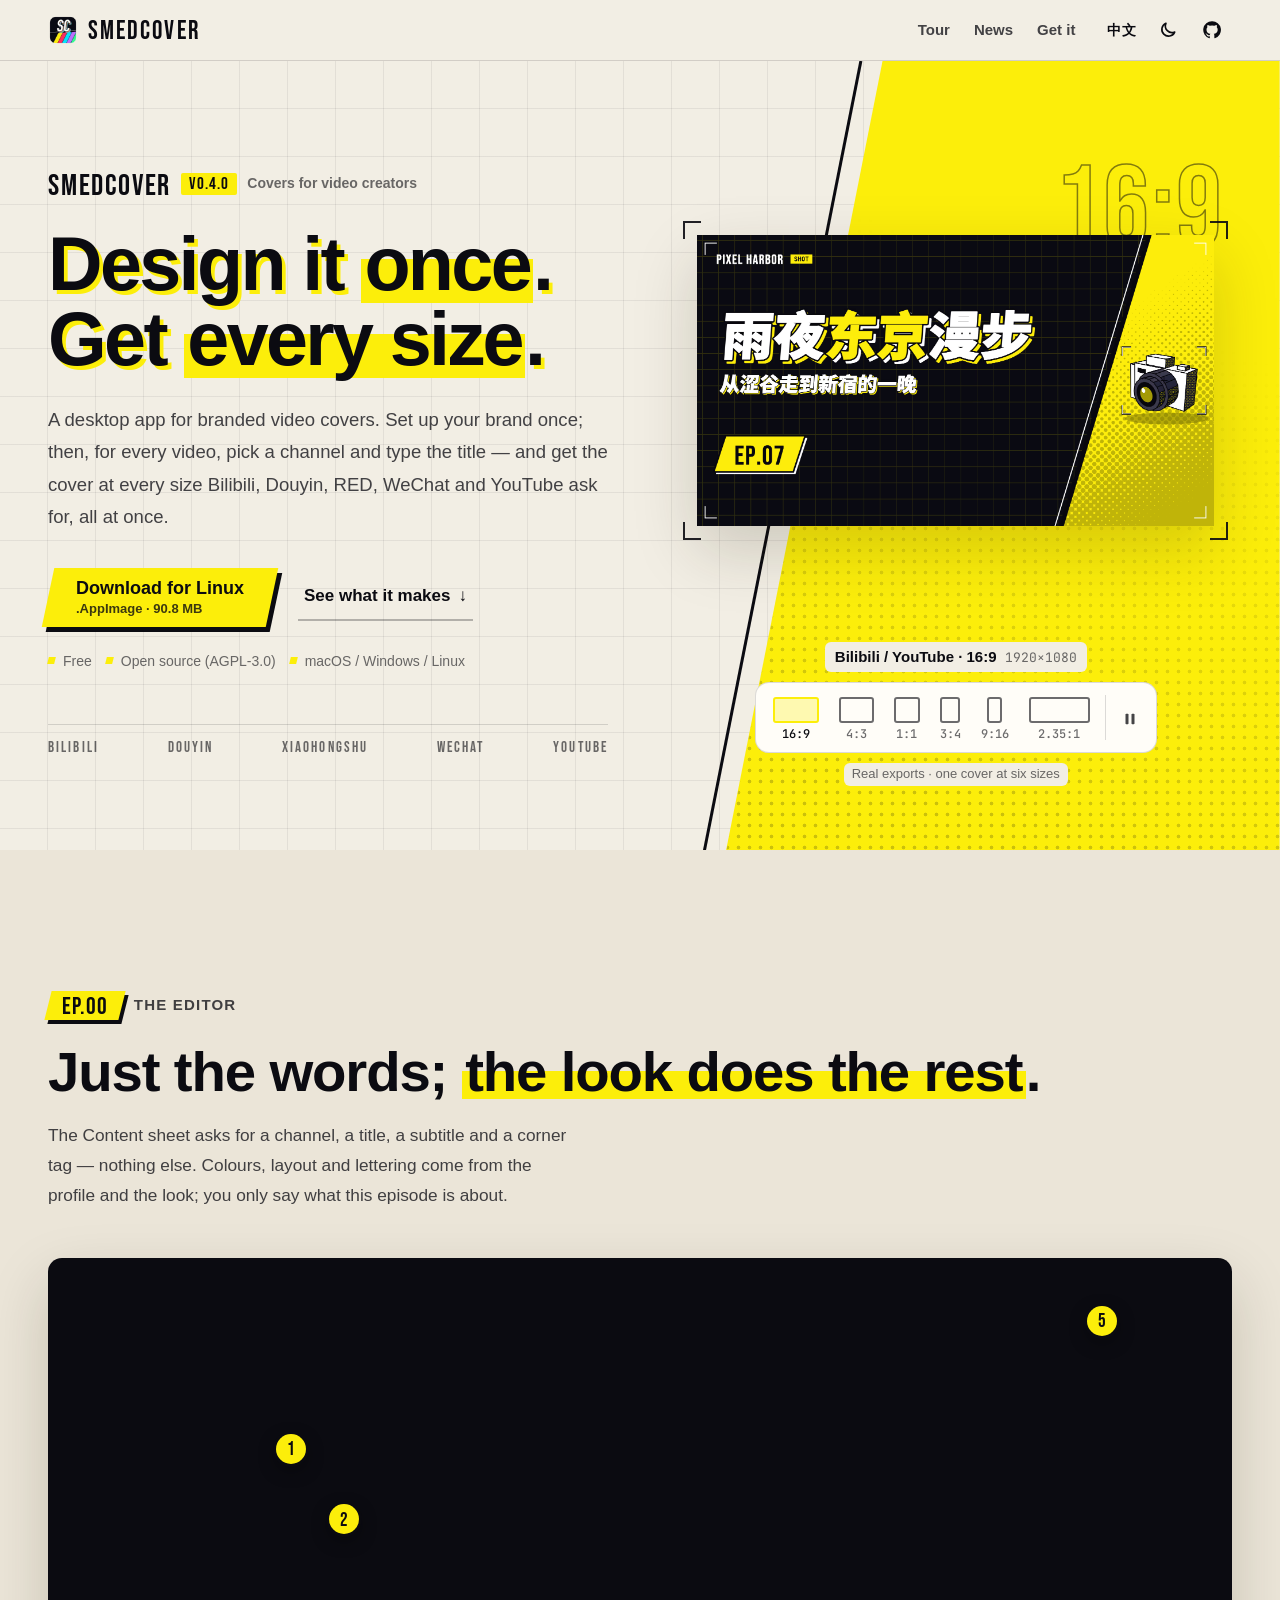
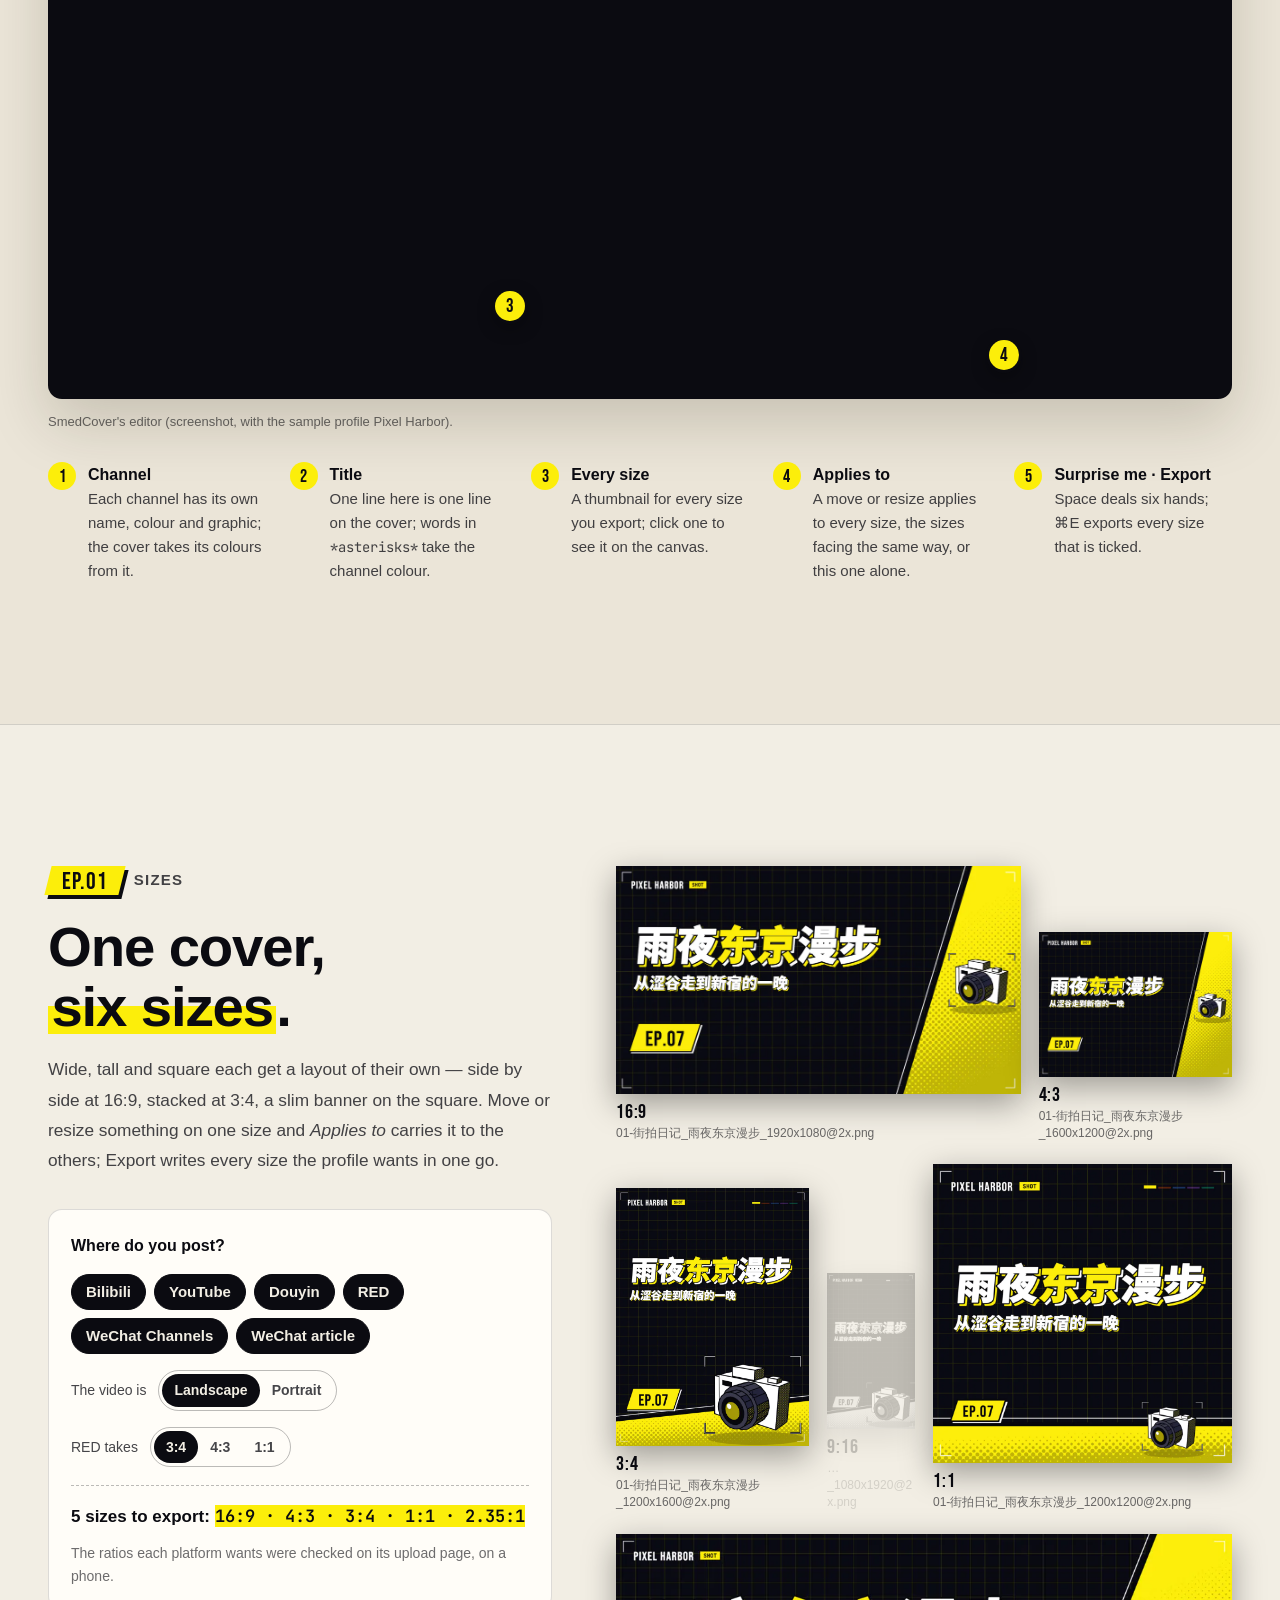
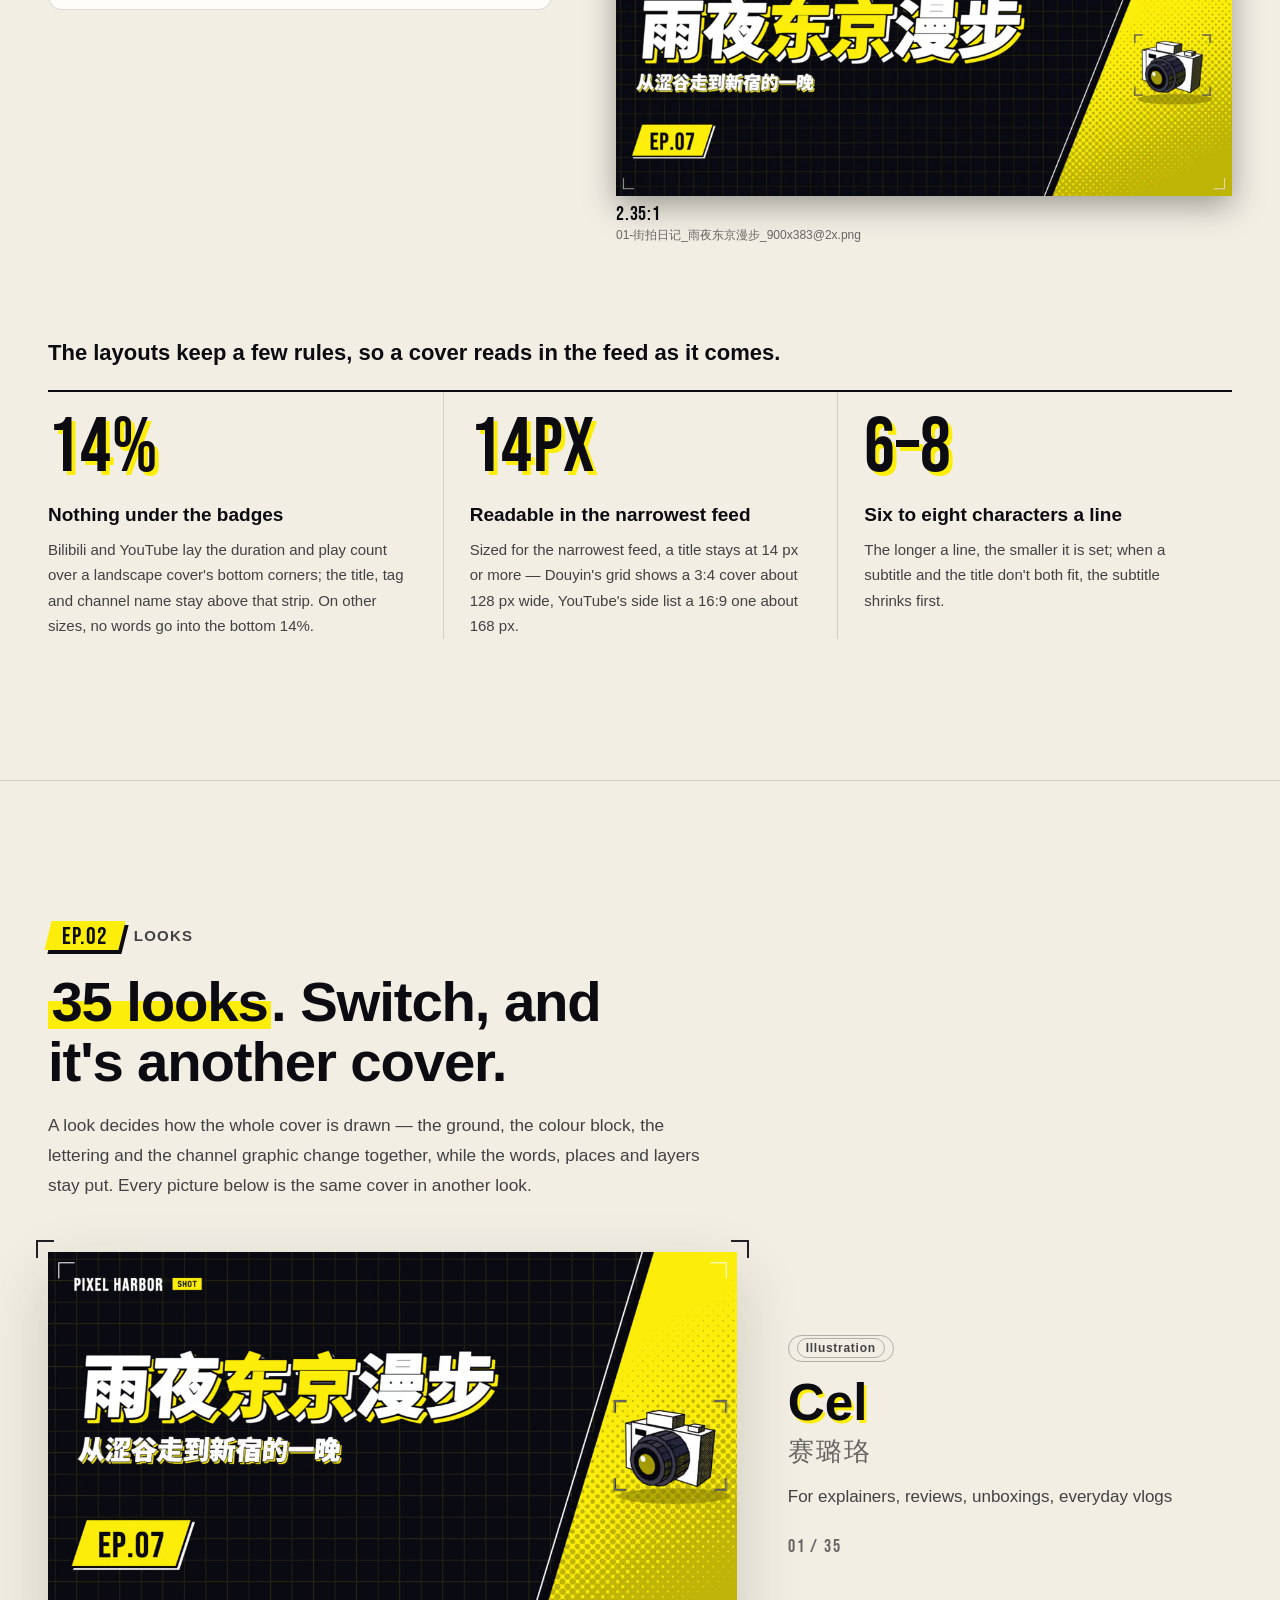
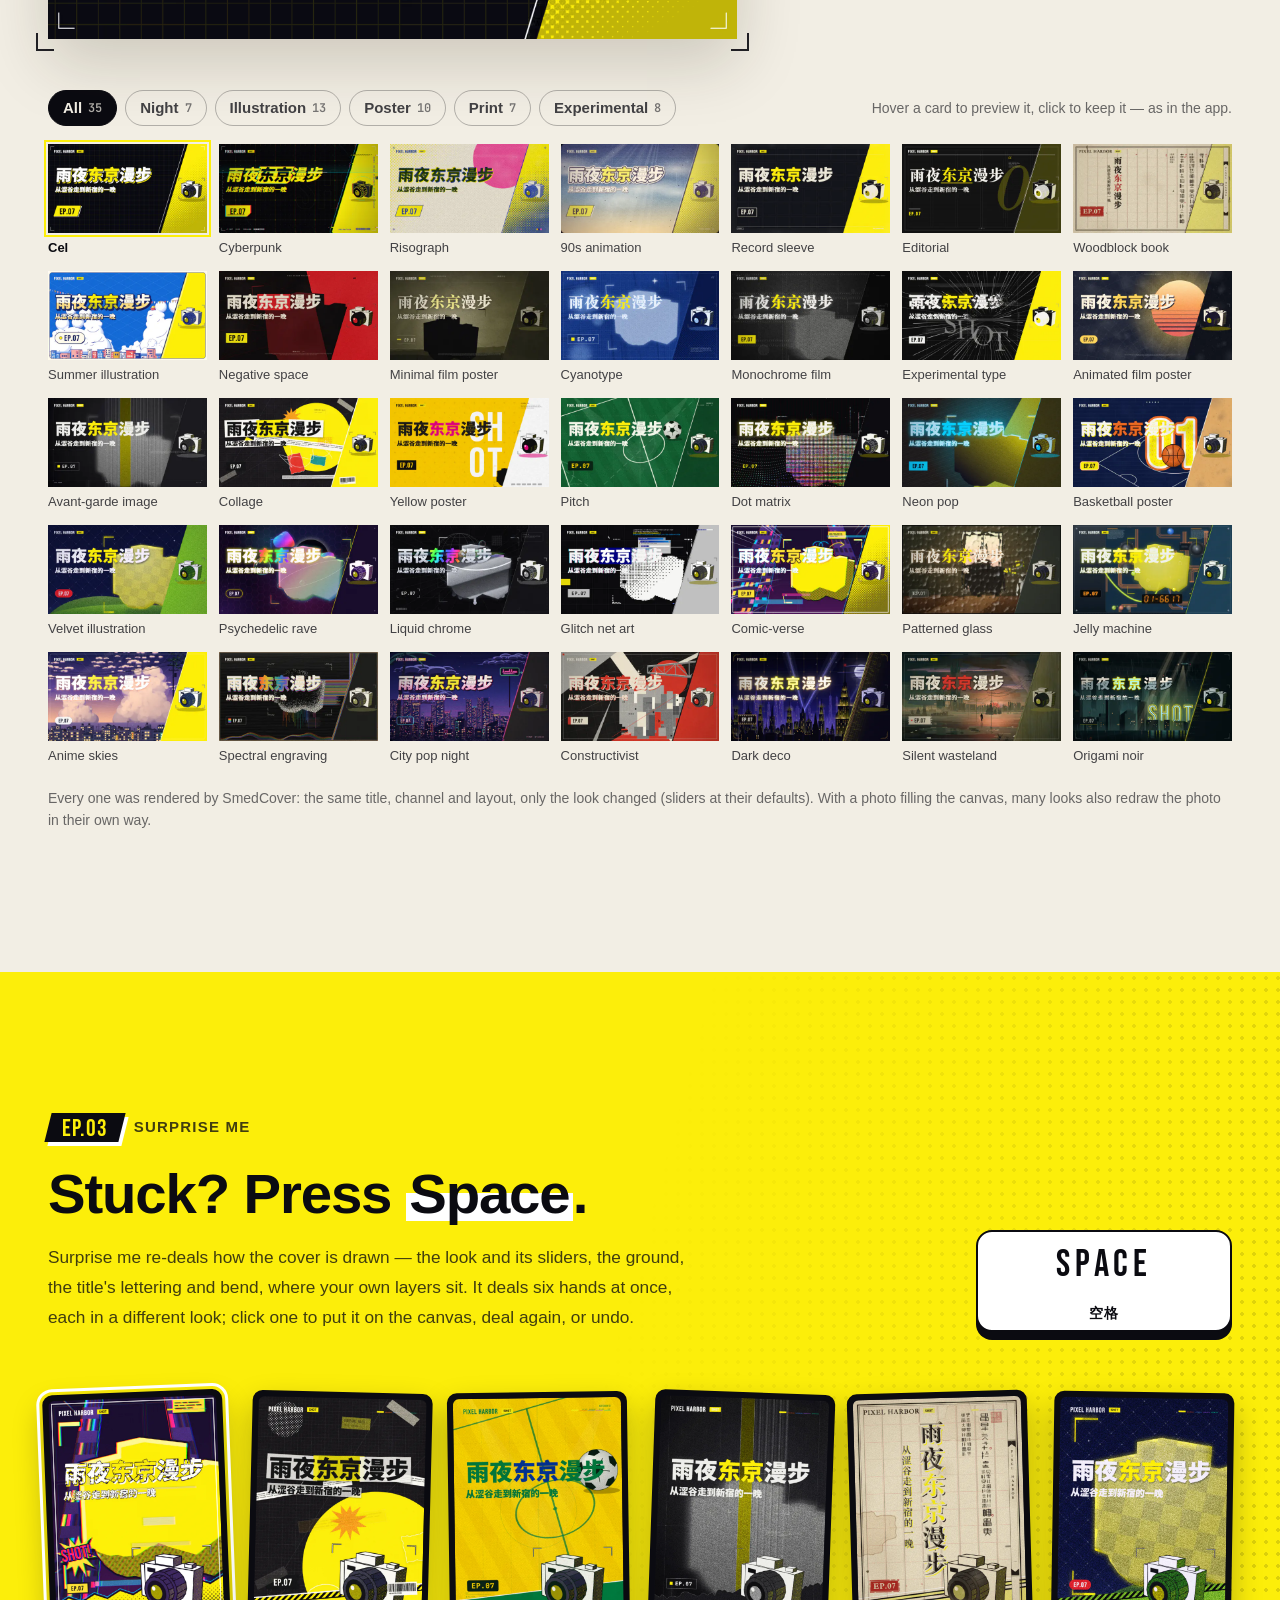
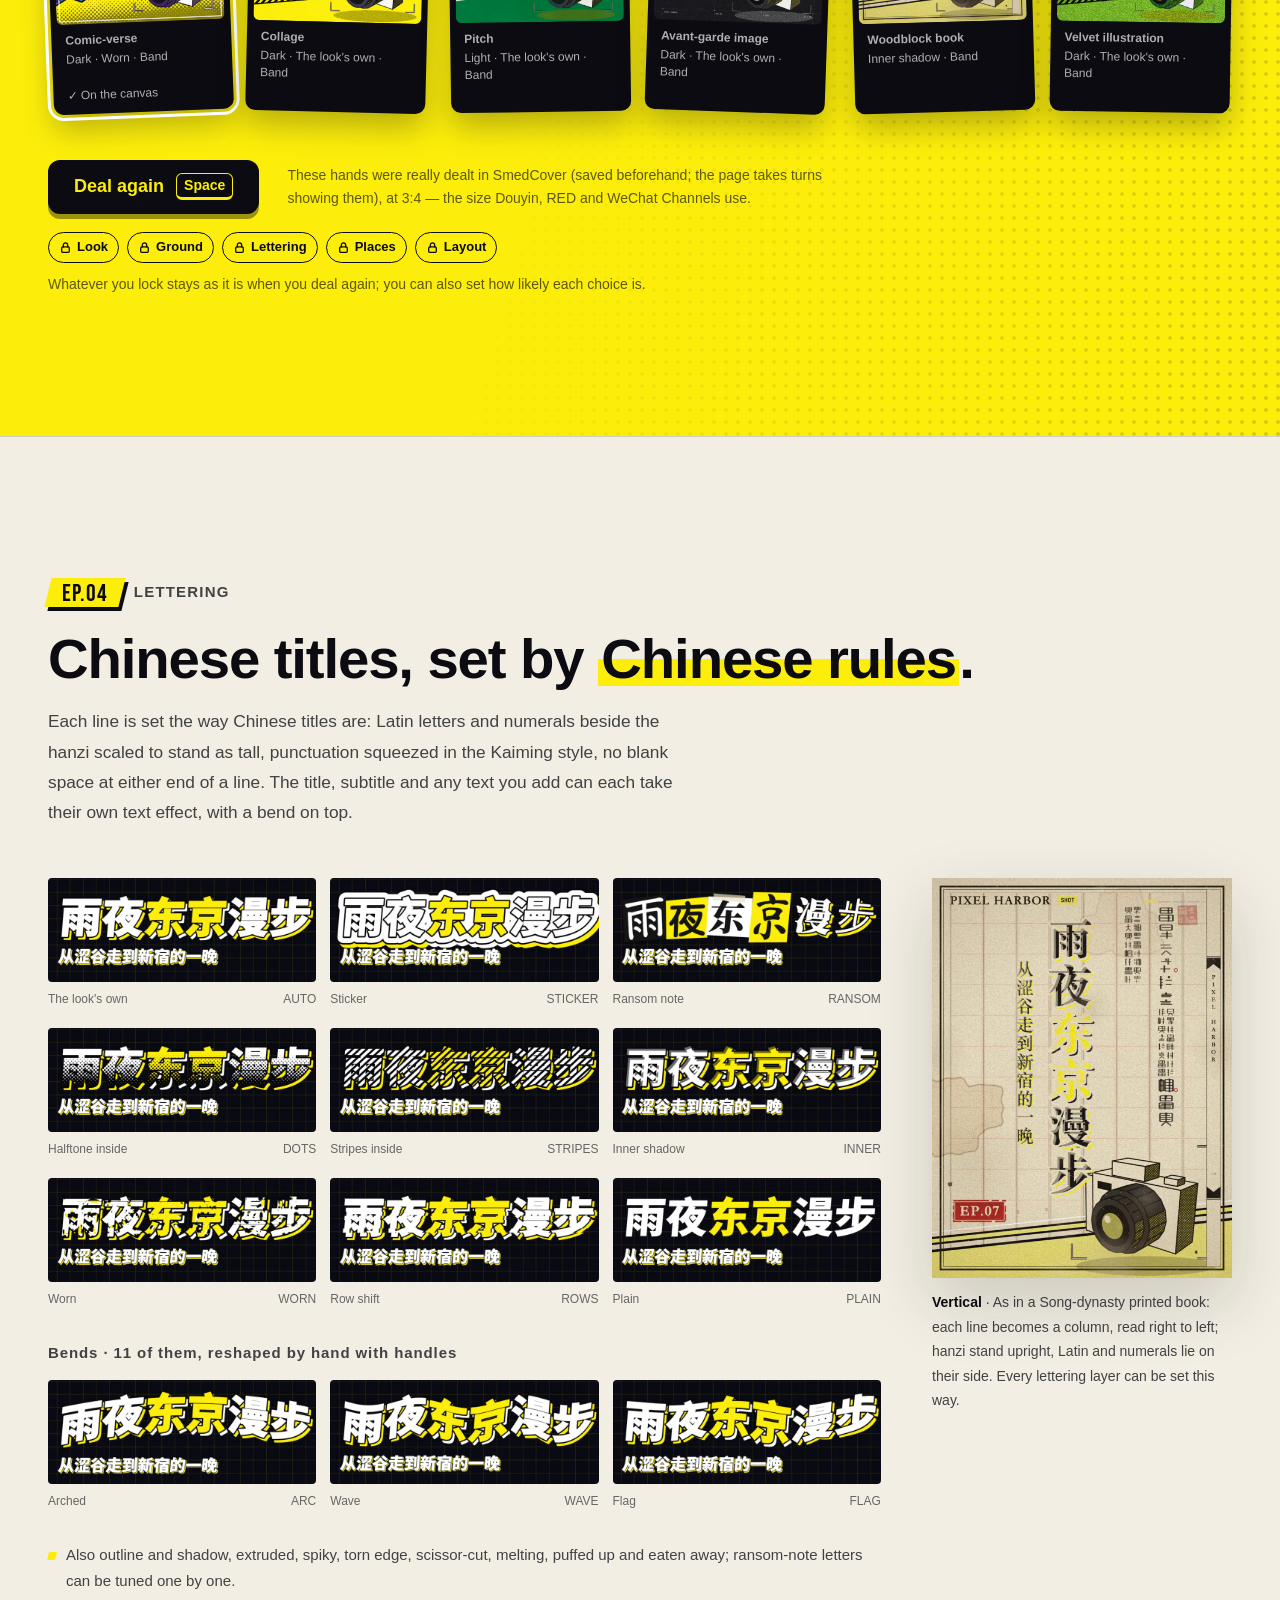
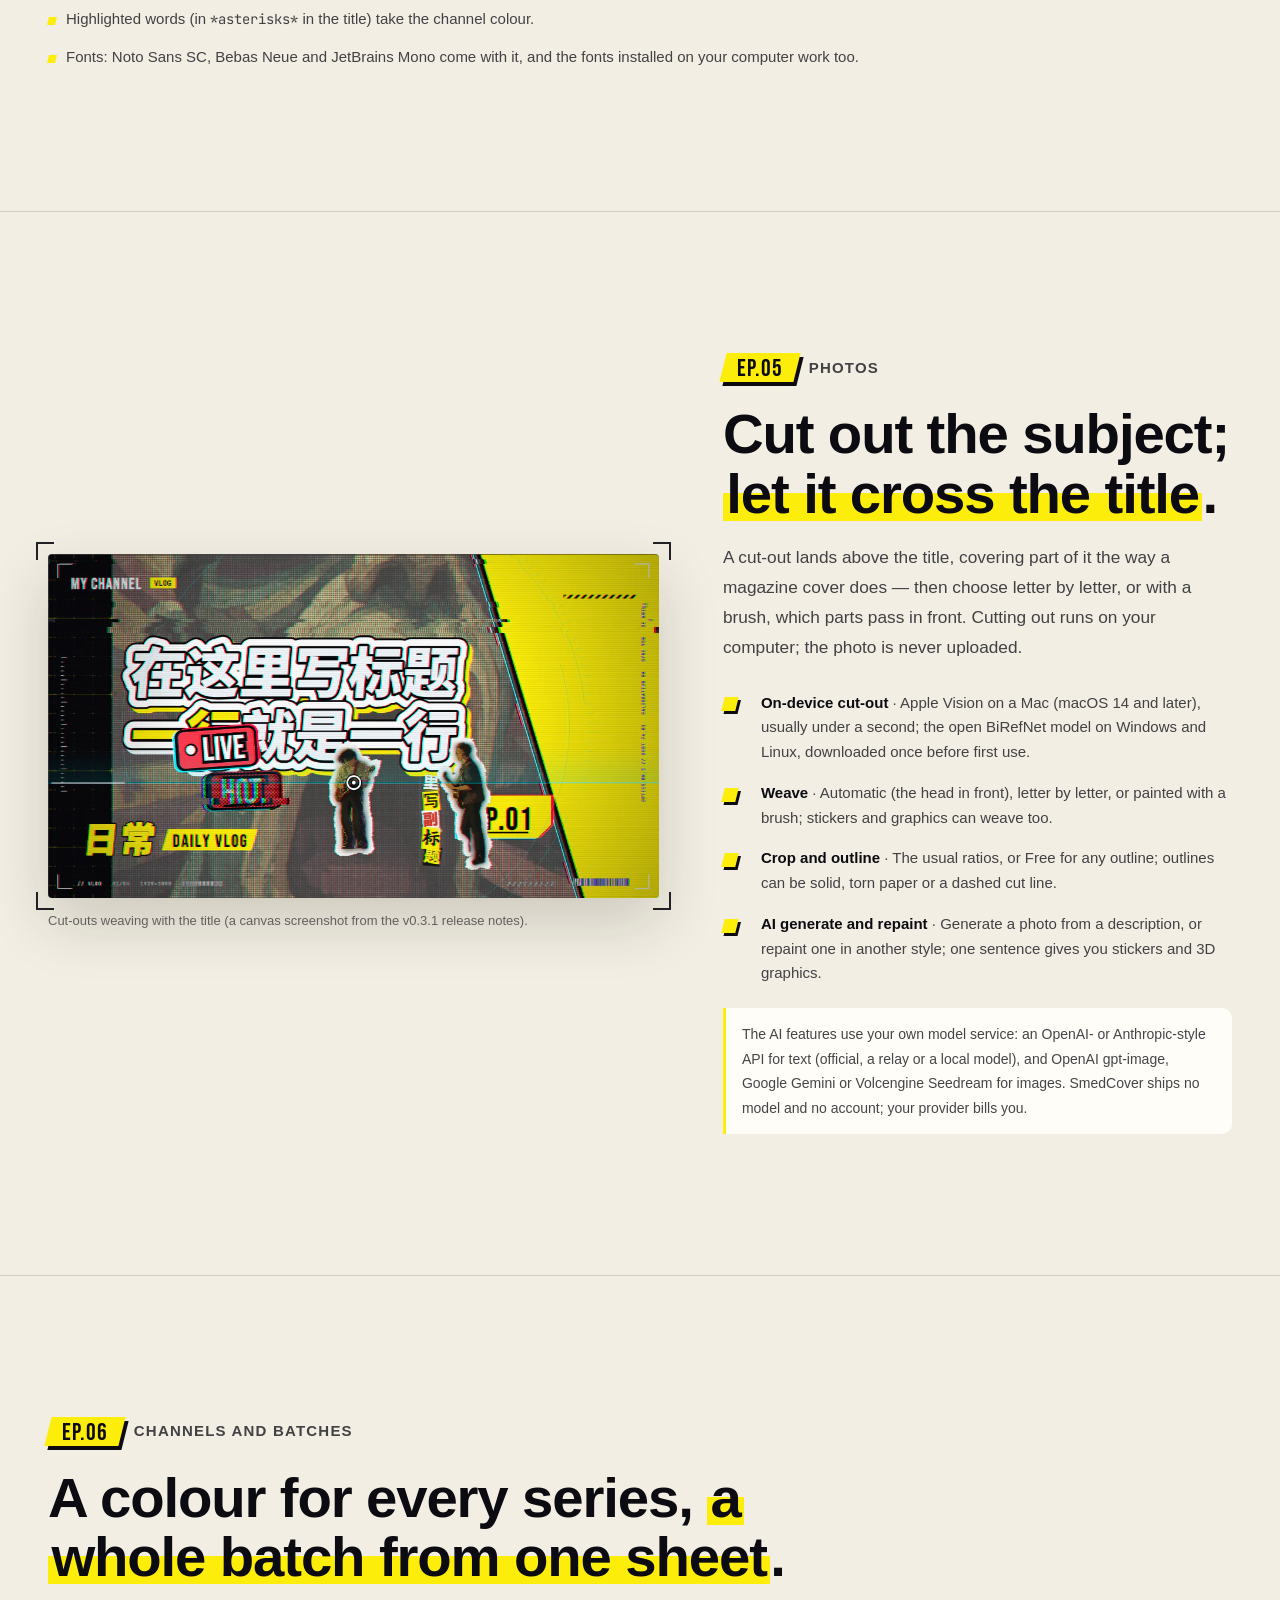
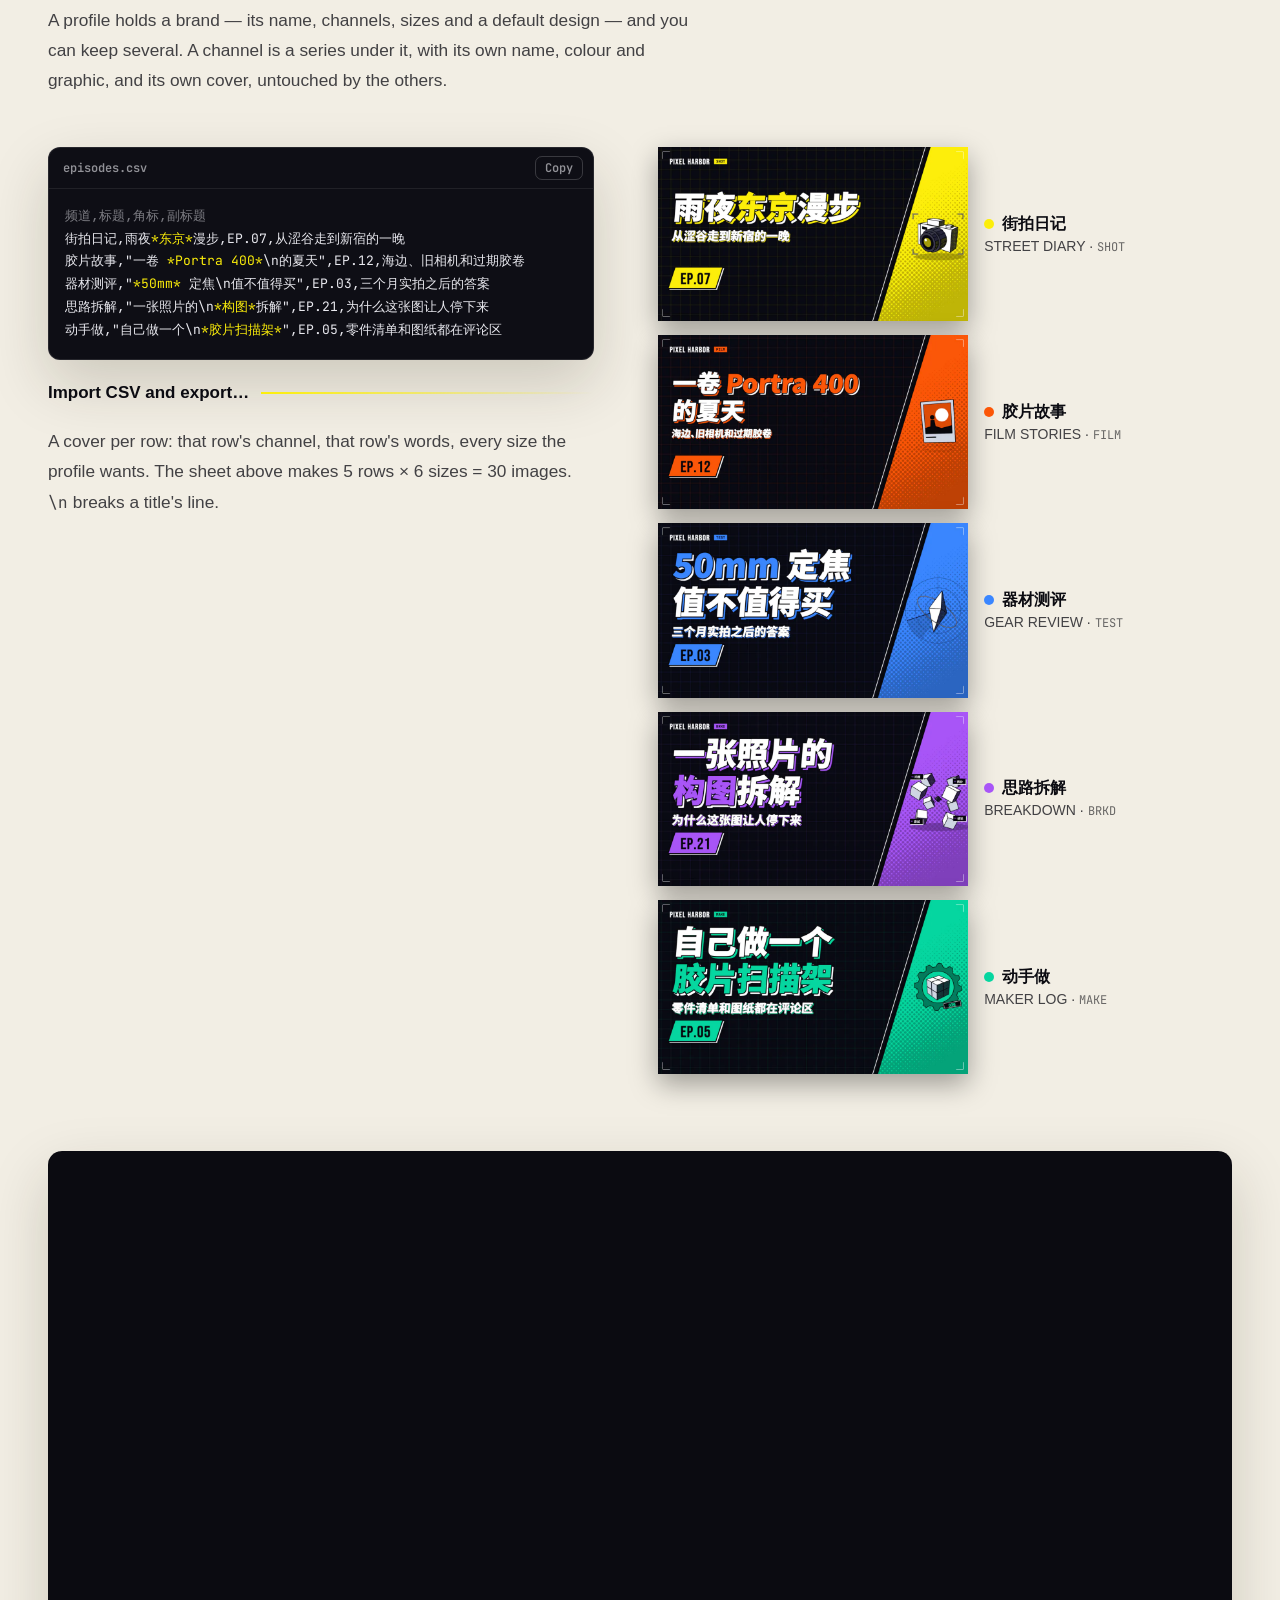
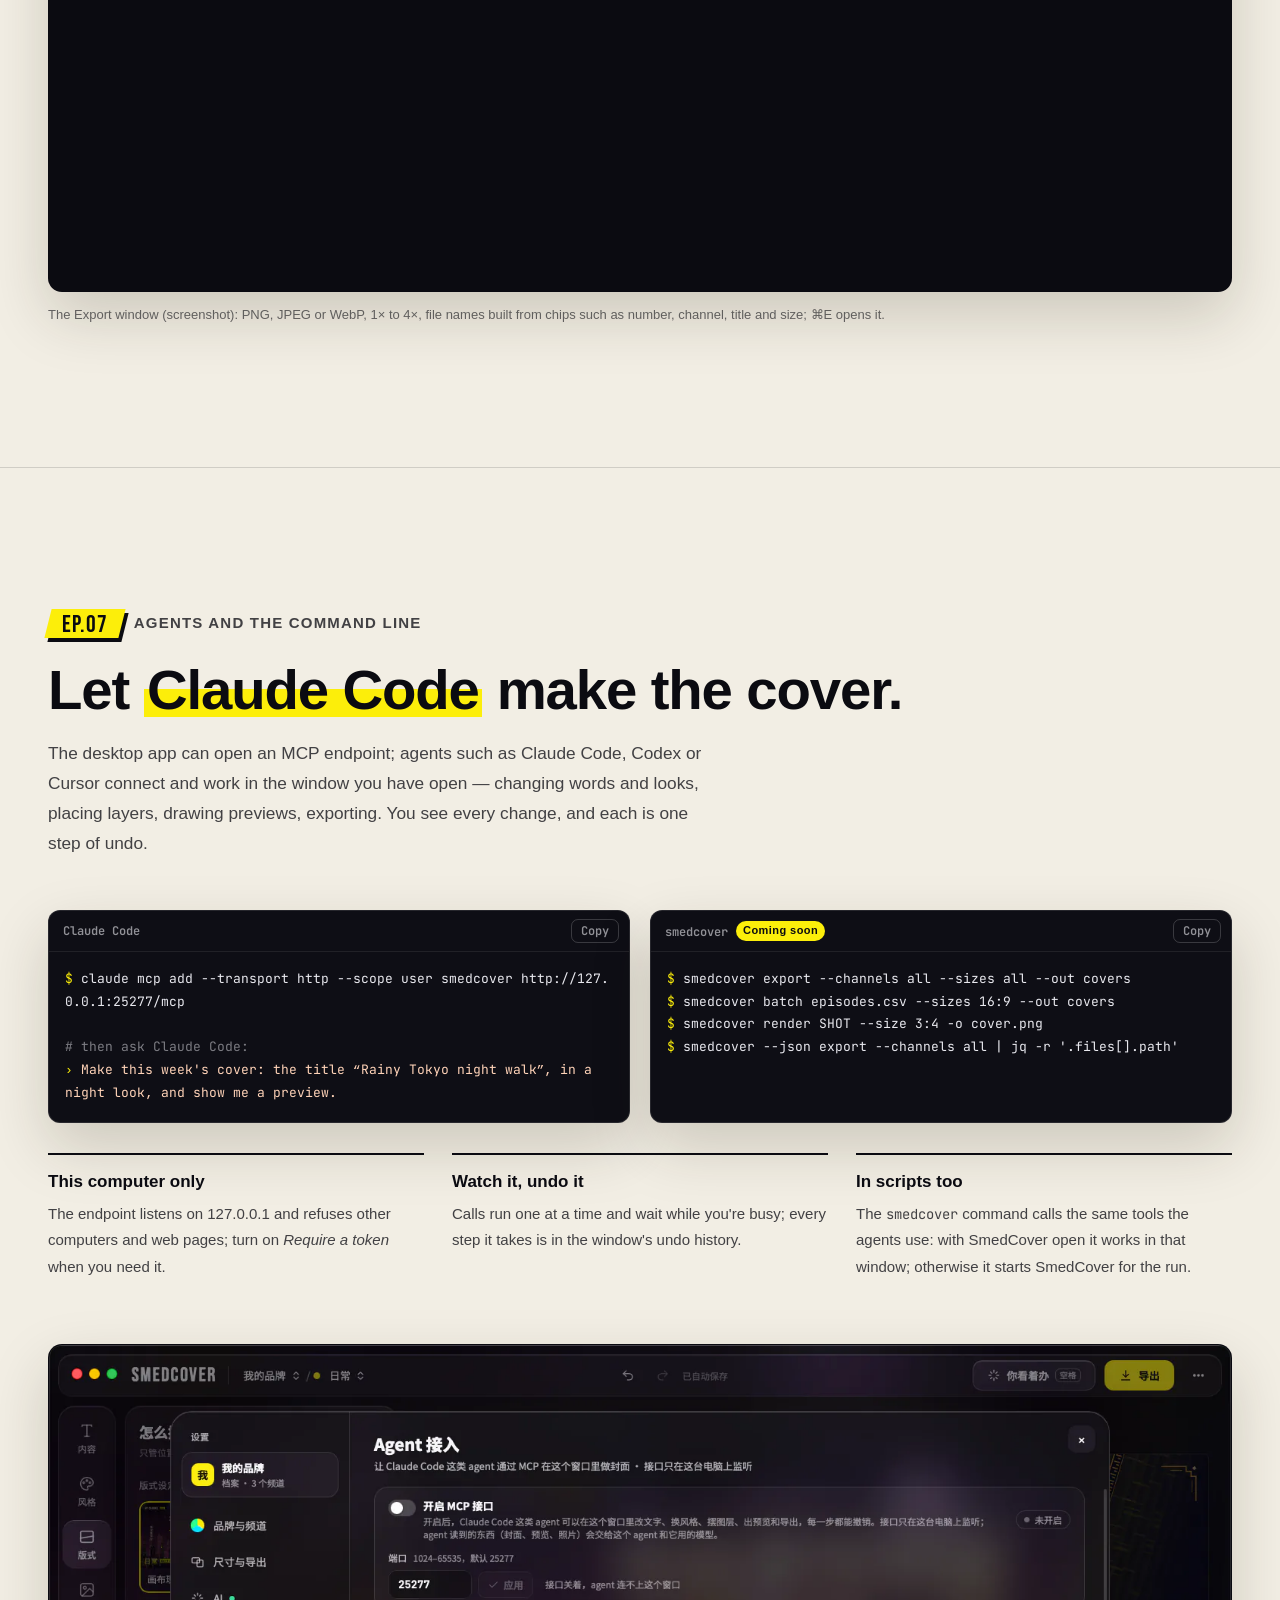
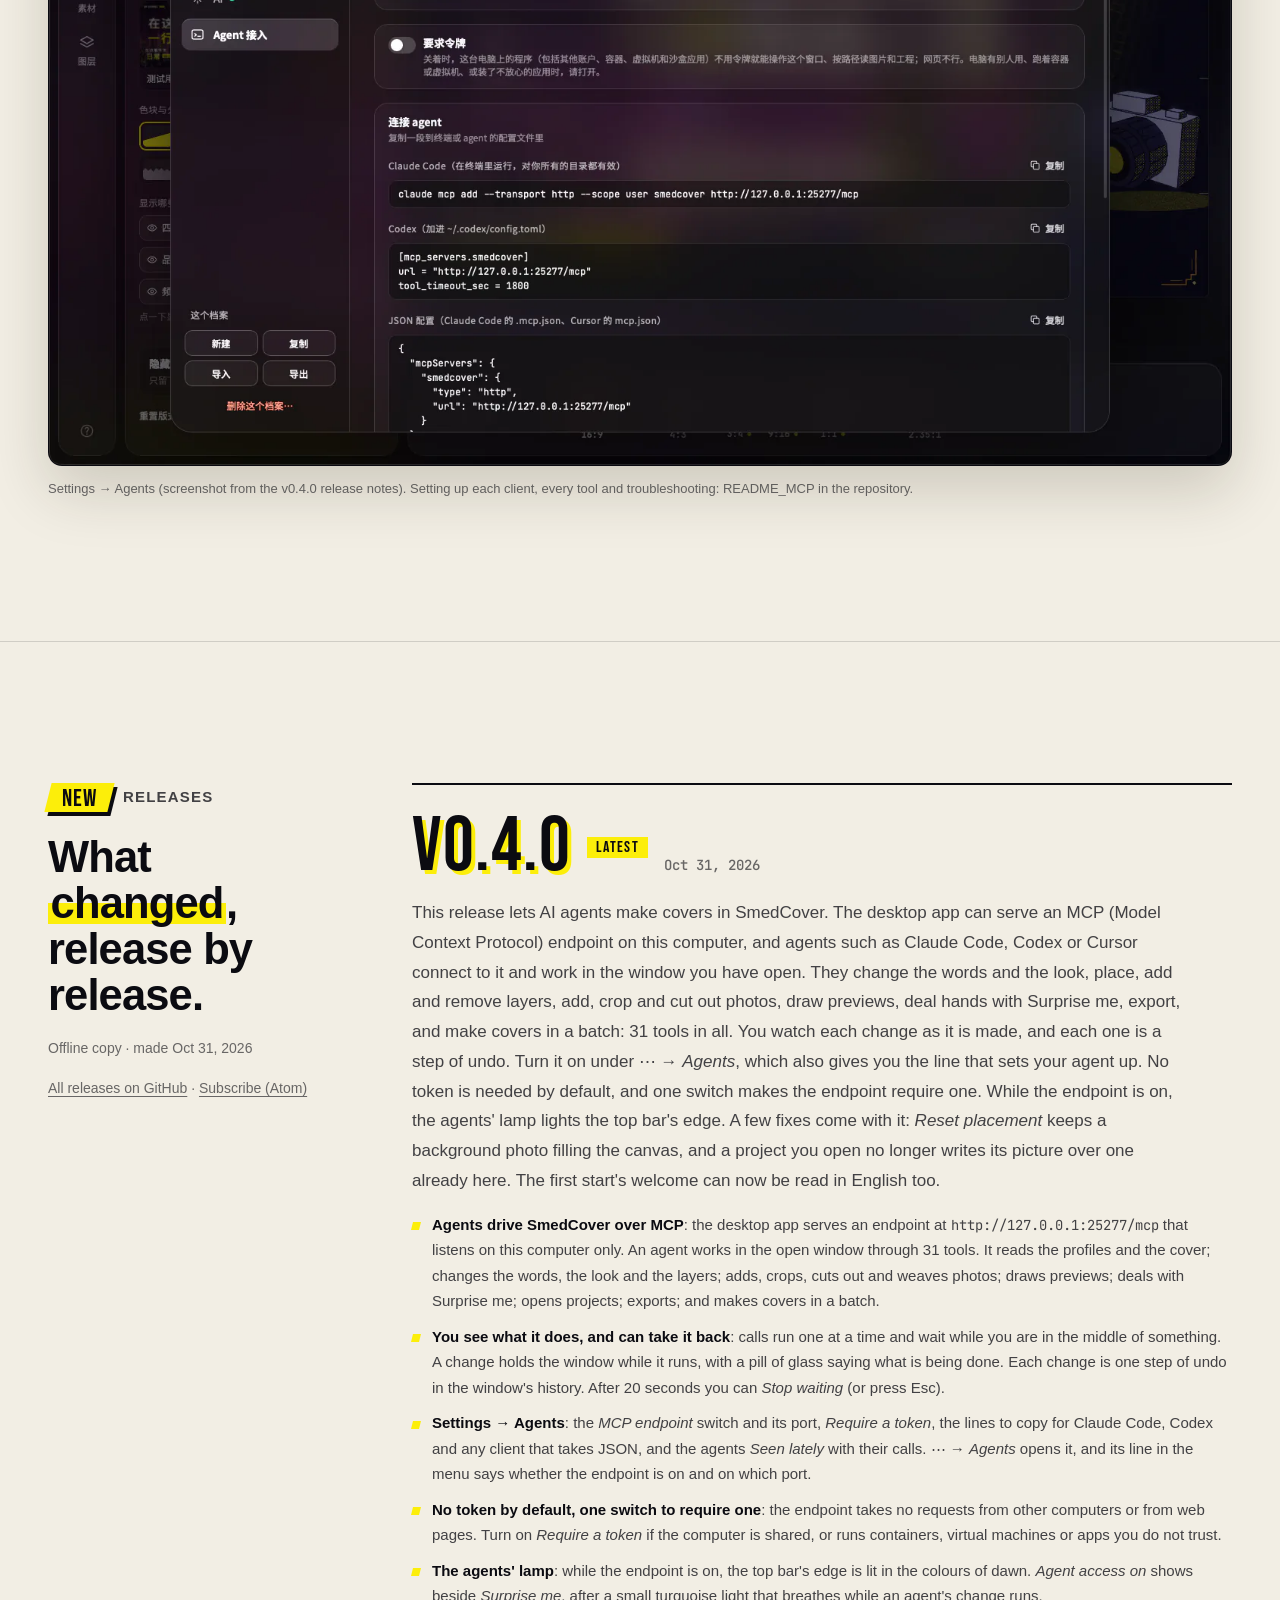
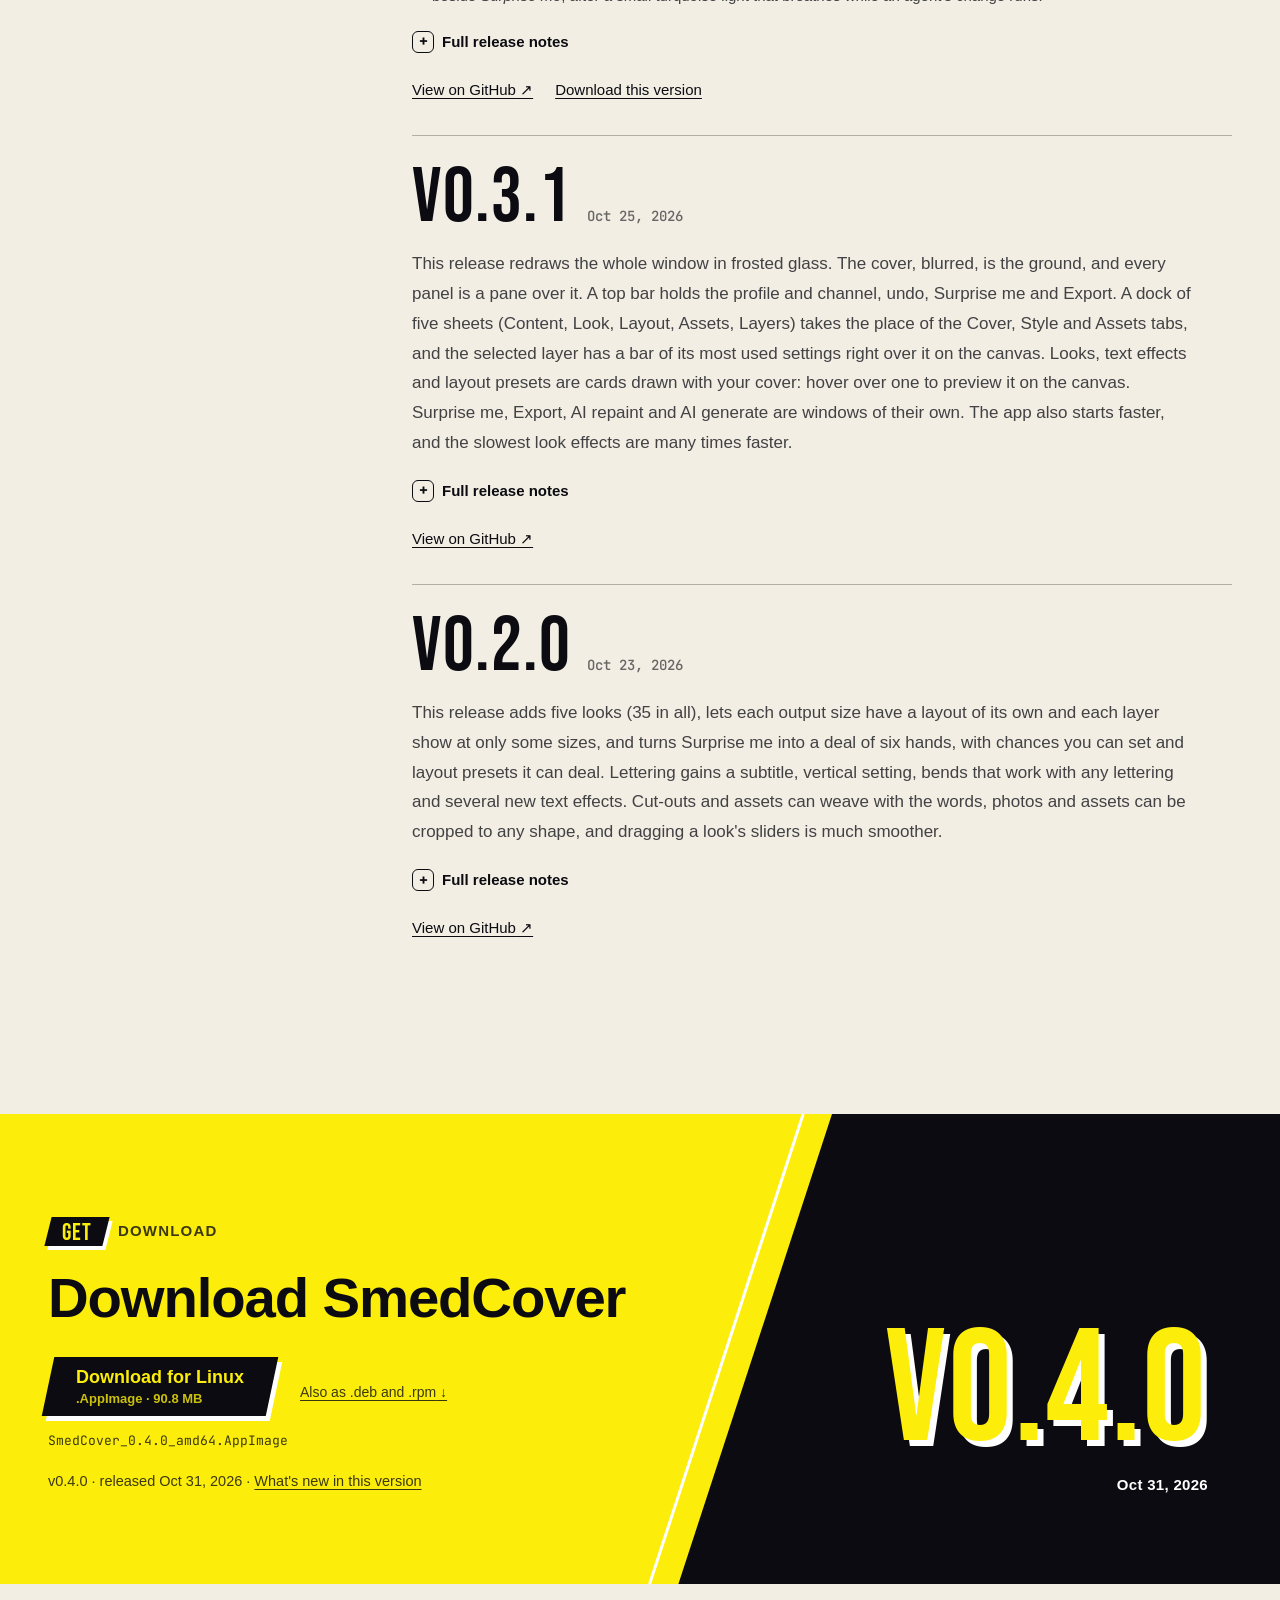
==== commit 790578dd: "Page polish, fallbacks, OG image, README and nginx config - Chinese headings break only between phra" ====
--- a/index.html
+++ b/index.html
@@ -13,7 +13,7 @@
 <meta property="og:site_name" content="SmedCover">
 <meta property="og:title" content="SmedCover · 封面做一次，尺寸全出齐" data-en-content="SmedCover · Design the cover once, get every size">
 <meta property="og:description" content="给自媒体批量做封面的桌面应用。品牌设好一次，之后每条视频只要选频道、写标题，所有平台要的尺寸一次出齐。免费开源。" data-en-content="A desktop app for branded video covers. Set up your brand once; then pick a channel, type the title and get every size each platform wants. Free and open source.">
-<meta property="og:image" content="assets/og/og.png">
+<meta property="og:image" content="assets/og/og.jpg">
 <meta property="og:image:width" content="1200">
 <meta property="og:image:height" content="630">
 <meta property="og:locale" content="zh_CN">
@@ -104,7 +104,7 @@
         <span class="what"><span data-l="zh">给视频创作者的封面工具</span><span data-l="en" lang="en">Covers for video creators</span></span>
       </div>
       <h1 id="hero-h">
-        <span data-l="zh">封面做<em>一次</em>，<br>尺寸<em>全出齐</em>。</span>
+        <span data-l="zh"><span class="ln">封面做<em>一次</em>，</span><span class="ln">尺寸<em>全出齐</em>。</span></span>
         <span data-l="en" lang="en">Design it <em>once</em>.<br>Get <em>every size</em>.</span>
       </h1>
       <p class="lede">
@@ -122,6 +122,9 @@
           <span><span data-l="zh">免费</span><span data-l="en" lang="en">Free</span></span>
           <span><span data-l="zh">开源（AGPL-3.0）</span><span data-l="en" lang="en">Open source (AGPL-3.0)</span></span>
           <span>macOS / Windows / Linux</span>
+        </p>
+        <p class="credits" aria-label="适用平台" data-en-aria-label="Made for">
+          <span>BILIBILI</span><span>DOUYIN</span><span>XIAOHONGSHU</span><span>WECHAT</span><span>YOUTUBE</span>
         </p>
       </div>
     </div>
@@ -160,11 +163,6 @@
       </div>
     </div>
   </div>
-  <div class="wrap">
-    <p class="credits" aria-label="适用平台" data-en-aria-label="Made for">
-      <span>BILIBILI</span><span>DOUYIN</span><span>XIAOHONGSHU · RED</span><span>WECHAT CHANNELS</span><span>YOUTUBE</span><span>WECHAT ARTICLE</span>
-    </p>
-  </div>
 </section>
 
 <!-- ============ THE APP ============ -->
@@ -173,11 +171,12 @@
     <div class="tour-head">
       <div>
         <p class="tag"><span class="tag-ep">EP.00</span><span class="tag-name"><span data-l="zh">编辑器</span><span data-l="en" lang="en">The editor</span></span></p>
-        <h2 class="h2" id="tour-h"><span data-l="zh">只填文字，<em>样子交给风格</em>。</span><span data-l="en" lang="en">Just the words; <em>the look does the rest</em>.</span></h2>
+        <h2 class="h2" id="tour-h"><span data-l="zh"><span class="ph">只填文字，</span><span class="ph"><em>样子交给风格</em>。</span></span><span data-l="en" lang="en">Just the words; <em>the look does the rest</em>.</span></h2>
       </div>
       <p class="lede"><span data-l="zh">「内容」面板里只有频道、标题、副标题和角标。配色、版式、字效都由档案和风格决定，你只管这一期写什么。</span><span data-l="en" lang="en">The Content sheet asks for a channel, a title, a subtitle and a corner tag — nothing else. Colours, layout and lettering come from the profile and the look; you only say what this episode is about.</span></p>
     </div>
     <figure class="shot reveal">
+      <div class="shot-in">
       <div class="frame-img">
         <picture>
           <source type="image/avif" srcset="assets/img/ui/ui-editor-zh-2400.avif" data-en-srcset="assets/img/ui/ui-editor-en-2400.avif" media="(min-width: 700px)">
@@ -189,6 +188,7 @@
       <span class="callout" style="left:39%;top:87.4%" aria-hidden="true">3</span>
       <span class="callout" style="left:80.75%;top:94%" aria-hidden="true">4</span>
       <span class="callout" style="left:89%;top:8.4%" aria-hidden="true">5</span>
+      </div>
       <figcaption class="caption"><span data-l="zh">SmedCover 的编辑器（截图，示例档案 Pixel Harbor）。</span><span data-l="en" lang="en">SmedCover's editor (screenshot, with the sample profile Pixel Harbor).</span></figcaption>
     </figure>
     <ol class="legend">
@@ -207,7 +207,7 @@
     <div class="sizes-grid">
       <div>
         <p class="tag"><span class="tag-ep">EP.01</span><span class="tag-name"><span data-l="zh">尺寸</span><span data-l="en" lang="en">Sizes</span></span></p>
-        <h2 class="h2" id="sizes-h"><span data-l="zh">一张封面，<em>六个尺寸</em>。</span><span data-l="en" lang="en">One cover, <em>six sizes</em>.</span></h2>
+        <h2 class="h2" id="sizes-h"><span data-l="zh"><span class="ph">一张封面，</span><span class="ph"><em>六个尺寸</em>。</span></span><span data-l="en" lang="en">One cover, <em>six sizes</em>.</span></h2>
         <p class="lede"><span data-l="zh">横版、竖版、方形各有自己的版式：16:9 左右排，3:4 上下排，方形用细通栏。在一个尺寸上拖动、缩放，按「调整范围」带到其他尺寸；导出时，档案要的尺寸一次全部写出来。</span><span data-l="en" lang="en">Wide, tall and square each get a layout of their own — side by side at 16:9, stacked at 3:4, a slim banner on the square. Move or resize something on one size and <i>Applies to</i> carries it to the others; Export writes every size the profile wants in one go.</span></p>
 
         <div class="picker" id="picker">
@@ -275,7 +275,7 @@
 <section class="section" id="looks" aria-labelledby="looks-h">
   <div class="wrap">
     <p class="tag"><span class="tag-ep">EP.02</span><span class="tag-name"><span data-l="zh">风格</span><span data-l="en" lang="en">Looks</span></span></p>
-    <h2 class="h2" id="looks-h"><span data-l="zh"><em>35 种风格</em>，换一下就是另一张。</span><span data-l="en" lang="en"><em>35 looks</em>. Switch, and it's another cover.</span></h2>
+    <h2 class="h2" id="looks-h"><span data-l="zh"><span class="ph"><em>35 种风格</em>，</span><span class="ph">换一下就是另一张。</span></span><span data-l="en" lang="en"><em>35 looks</em>. Switch, and it's another cover.</span></h2>
     <p class="lede"><span data-l="zh">风格决定整张封面怎么画：背景、色块、标题和其他文字、频道图形一起换；内容、位置和图层都不变，随时切回来。下面每一张都是同一张封面，只换了风格。</span><span data-l="en" lang="en">A look decides how the whole cover is drawn — the ground, the colour block, the lettering and the channel graphic change together, while the words, places and layers stay put. Every picture below is the same cover in another look.</span></p>
 
     <div class="looks-top">
@@ -351,7 +351,7 @@
     <div class="deal-head">
       <div>
         <p class="tag"><span class="tag-ep">EP.03</span><span class="tag-name"><span data-l="zh">你看着办</span><span data-l="en" lang="en">Surprise me</span></span></p>
-        <h2 class="h2" id="deal-h"><span data-l="zh">没灵感？按<em>空格</em>。</span><span data-l="en" lang="en">Stuck? Press <em>Space</em>.</span></h2>
+        <h2 class="h2" id="deal-h"><span data-l="zh"><span class="ph">没灵感？</span><span class="ph">按<em>空格</em>。</span></span><span data-l="en" lang="en">Stuck? Press <em>Space</em>.</span></h2>
         <p class="lede"><span data-l="zh">「你看着办」把这张封面怎么画重新随机一遍：风格和它的滑条、深浅底、标题的文字效果和变形、你加的图层摆在哪……一次抽六手，每手一个不同的风格。点一手放到画布上；不满意就再抽，或者撤销回去。</span><span data-l="en" lang="en">Surprise me re-deals how the cover is drawn — the look and its sliders, the ground, the title's lettering and bend, where your own layers sit. It deals six hands at once, each in a different look; click one to put it on the canvas, deal again, or undo.</span></p>
       </div>
       <div class="space-key" aria-hidden="true">SPACE<small>空格</small></div>
@@ -378,7 +378,7 @@
 <section class="section" id="lettering" aria-labelledby="letters-h">
   <div class="wrap">
     <p class="tag"><span class="tag-ep">EP.04</span><span class="tag-name"><span data-l="zh">字</span><span data-l="en" lang="en">Lettering</span></span></p>
-    <h2 class="h2" id="letters-h"><span data-l="zh">中文标题，按<em>中文的规矩</em>排。</span><span data-l="en" lang="en">Chinese titles, set by <em>Chinese rules</em>.</span></h2>
+    <h2 class="h2" id="letters-h"><span data-l="zh"><span class="ph">中文标题，</span><span class="ph">按<em>中文的规矩</em>排。</span></span><span data-l="en" lang="en">Chinese titles, set by <em>Chinese rules</em>.</span></h2>
     <p class="lede"><span data-l="zh">每一行按中文标题的排版规矩来：挨着汉字的西文和数字放大到和汉字一样高，标点按「开明式」挤压，行首行尾的标点不留空白。标题、副标题和你加的文字，都能单独换文字效果，再叠一种变形。</span><span data-l="en" lang="en">Each line is set the way Chinese titles are: Latin letters and numerals beside the hanzi scaled to stand as tall, punctuation squeezed in the Kaiming style, no blank space at either end of a line. The title, subtitle and any text you add can each take their own text effect, with a bend on top.</span></p>
     <div class="letters">
       <div>
@@ -423,7 +423,7 @@
     </figure>
     <div>
       <p class="tag"><span class="tag-ep">EP.05</span><span class="tag-name"><span data-l="zh">照片</span><span data-l="en" lang="en">Photos</span></span></p>
-      <h2 class="h2" id="photos-h"><span data-l="zh">抠出主体，<em>让它挡住标题</em>。</span><span data-l="en" lang="en">Cut out the subject; <em>let it cross the title</em>.</span></h2>
+      <h2 class="h2" id="photos-h"><span data-l="zh"><span class="ph">抠出主体，</span><span class="ph"><em>让它挡住标题</em>。</span></span><span data-l="en" lang="en">Cut out the subject; <em>let it cross the title</em>.</span></h2>
       <p class="lede"><span data-l="zh">抠出的主体自动放在标题上面，像杂志封面那样挡住一部分字；再逐字或用画笔决定哪些字在前、哪些在后。抠图在本机完成，照片不上传。</span><span data-l="en" lang="en">A cut-out lands above the title, covering part of it the way a magazine cover does — then choose letter by letter, or with a brush, which parts pass in front. Cutting out runs on your computer; the photo is never uploaded.</span></p>
       <ul class="feature-list" role="list">
         <li><span><b><span data-l="zh">本机抠图</span><span data-l="en" lang="en">On-device cut-out</span></b> · <span data-l="zh">Mac 上用系统自带的 Apple Vision（macOS 14 及以上），通常一秒内；Windows 和 Linux 用开源模型 BiRefNet，第一次用前下载一次。</span><span data-l="en" lang="en">Apple Vision on a Mac (macOS 14 and later), usually under a second; the open BiRefNet model on Windows and Linux, downloaded once before first use.</span></span></li>
@@ -440,7 +440,7 @@
 <section class="section" id="channels" aria-labelledby="channels-h">
   <div class="wrap">
     <p class="tag"><span class="tag-ep">EP.06</span><span class="tag-name"><span data-l="zh">频道与批量</span><span data-l="en" lang="en">Channels and batches</span></span></p>
-    <h2 class="h2" id="channels-h"><span data-l="zh">每个栏目一种颜色，<em>一张表出一整批</em>。</span><span data-l="en" lang="en">A colour for every series, <em>a whole batch from one sheet</em>.</span></h2>
+    <h2 class="h2" id="channels-h"><span data-l="zh"><span class="ph">每个栏目一种颜色，</span><span class="ph"><em>一张表出一整批</em>。</span></span><span data-l="en" lang="en">A colour for every series, <em>a whole batch from one sheet</em>.</span></h2>
     <p class="lede"><span data-l="zh">档案是一个品牌的全部设置：品牌名、频道、尺寸和一套默认设计，可以存好几套。频道是品牌下的栏目，有自己的名称、主色和图形；每个频道有自己的那张封面，互不影响。</span><span data-l="en" lang="en">A profile holds a brand — its name, channels, sizes and a default design — and you can keep several. A channel is a series under it, with its own name, colour and graphic, and its own cover, untouched by the others.</span></p>
     <div class="batch">
       <div>
@@ -480,7 +480,7 @@
 <section class="section" id="agents" aria-labelledby="agents-h">
   <div class="wrap">
     <p class="tag"><span class="tag-ep">EP.07</span><span class="tag-name"><span data-l="zh">Agent 与命令行</span><span data-l="en" lang="en">Agents and the command line</span></span></p>
-    <h2 class="h2" id="agents-h"><span data-l="zh">让 <em>Claude Code</em> 替你做封面。</span><span data-l="en" lang="en">Let <em>Claude Code</em> make the cover.</span></h2>
+    <h2 class="h2" id="agents-h"><span data-l="zh"><span class="ph">让 <em>Claude Code</em></span> <span class="ph">替你做封面。</span></span><span data-l="en" lang="en">Let <em>Claude Code</em> make the cover.</span></h2>
     <p class="lede"><span data-l="zh">桌面应用可以开一个 MCP 接口，Claude Code、Codex、Cursor 这类 agent 连进来，就在你开着的窗口里改文字、换风格、摆图层、出预览、导出。每一处改动你都看得到，每一处都是一步撤销。</span><span data-l="en" lang="en">The desktop app can open an MCP endpoint; agents such as Claude Code, Codex or Cursor connect and work in the window you have open — changing words and looks, placing layers, drawing previews, exporting. You see every change, and each is one step of undo.</span></p>
     <div class="agents-grid">
       <div class="term">
@@ -515,7 +515,7 @@
   <div class="wrap releases-grid">
     <div class="releases-side">
       <p class="tag"><span class="tag-ep">NEW</span><span class="tag-name"><span data-l="zh">发布</span><span data-l="en" lang="en">Releases</span></span></p>
-      <h2 class="h2" id="rel-h"><span data-l="zh">每一版<em>改了什么</em>。</span><span data-l="en" lang="en">What <em>changed</em>, release by release.</span></h2>
+      <h2 class="h2" id="rel-h"><span data-l="zh"><span class="ph">每一版</span><span class="ph"><em>改了什么</em>。</span></span><span data-l="en" lang="en">What <em>changed</em>, release by release.</span></h2>
       <p class="note" id="rel-source"></p>
       <p class="note"><a href="https://github.com/cybertheye/smedcover/releases" rel="noopener"><span data-l="zh">GitHub 上的全部发布</span><span data-l="en" lang="en">All releases on GitHub</span></a> · <a href="https://github.com/cybertheye/smedcover/releases.atom" rel="noopener"><span data-l="zh">订阅（Atom）</span><span data-l="en" lang="en">Subscribe (Atom)</span></a></p>
     </div>
--- a/assets/css/site.css
+++ b/assets/css/site.css
@@ -77,6 +77,7 @@
 h1, h2, h3, h4, p, ul, ol, figure, dl, dd { margin: 0; }
 ul[role="list"], ol[role="list"] { list-style: none; padding: 0; }
 code, kbd, pre, samp { font-family: var(--mono); font-size: .92em; }
+code { overflow-wrap: anywhere; }
 ::selection { background: var(--acc); color: var(--ink); }
 :focus-visible { outline: 3px solid var(--focus); outline-offset: 3px; border-radius: 4px; }
 [hidden] { display: none !important; }
@@ -92,8 +93,8 @@
 
 /* a highlighted word, the way a title marks *words* in the channel colour */
 em, .em { font-style: normal; color: var(--hl); background: var(--hl-bg); -webkit-box-decoration-break: clone; box-decoration-break: clone; }
-:root[data-theme="light"] em, :root[data-theme="light"] .em { padding: 0 .06em; background: linear-gradient(transparent 50%, var(--acc) 50%, var(--acc) 94%, transparent 94%); }
-@media (prefers-color-scheme: light) { :root:not([data-theme="dark"]) em, :root:not([data-theme="dark"]) .em { padding: 0 .06em; background: linear-gradient(transparent 50%, var(--acc) 50%, var(--acc) 94%, transparent 94%); } }
+:root[data-theme="light"] em, :root[data-theme="light"] .em { padding: 0 .06em; background: linear-gradient(transparent 50%, var(--mark, var(--acc)) 50%, var(--mark, var(--acc)) 94%, transparent 94%); }
+@media (prefers-color-scheme: light) { :root:not([data-theme="dark"]) em, :root:not([data-theme="dark"]) .em { padding: 0 .06em; background: linear-gradient(transparent 50%, var(--mark, var(--acc)) 50%, var(--mark, var(--acc)) 94%, transparent 94%); } }
 .rel em, .md em, .lede i, .points i { font-style: italic; color: inherit; background: none !important; padding: 0 !important; }
 
 /* ---------- masthead ---------- */
@@ -143,6 +144,8 @@
 .tag-name { font-weight: 700; font-size: 15px; letter-spacing: .08em; color: var(--text-2); text-transform: uppercase; }
 .h2 { font-size: clamp(30px, 4.4vw, 60px); line-height: 1.14; font-weight: 800; letter-spacing: -.01em; text-wrap: balance; max-width: 18em; }
 html[data-lang="en"] .h2 { letter-spacing: -.02em; line-height: 1.06; }
+.ph { display: inline-block; }
+.releases-side .h2 { font-size: clamp(30px, 3.4vw, 48px); }
 .lede { margin-top: 18px; color: var(--text-2); font-size: clamp(16px, 1.35vw, 19px); max-width: 38em; text-wrap: pretty; }
 .note { color: var(--text-3); font-size: 14px; line-height: 1.6; }
 .section { padding-block: clamp(80px, 11vw, 150px); position: relative; }
@@ -198,8 +201,9 @@
 .ver-badge { display: inline-flex; align-items: center; gap: 6px; padding: 3px 8px 2px; background: var(--acc); color: var(--ink); font: 400 17px/1 var(--display); letter-spacing: .06em; text-decoration: none; border-radius: 2px; }
 .ver-badge:hover { box-shadow: 3px 3px 0 var(--rule); }
 .hero-brandrow .what { color: var(--text-3); font-size: 14px; font-weight: 600; }
+.hero h1 .ln { display: block; white-space: nowrap; }
 .hero h1 {
-  font-size: clamp(46px, 7.4vw, 112px); line-height: 1.04; font-weight: 900; letter-spacing: -.02em;
+  font-size: clamp(46px, 6.5vw, 100px); line-height: 1.04; font-weight: 900; letter-spacing: -.02em;
   text-shadow: .05em .05em 0 var(--title-shadow); text-wrap: balance;
 }
 html[data-lang="en"] .hero h1 { font-size: clamp(42px, 5.9vw, 88px); letter-spacing: -.035em; line-height: 1; }
@@ -209,7 +213,7 @@
 .hero .lede { margin-top: 26px; font-size: clamp(16px, 1.45vw, 20px); }
 .hero-cta { display: flex; flex-wrap: wrap; align-items: center; gap: 18px 26px; margin-top: 34px; }
 .hero-meta { margin-top: 22px; color: var(--text-3); font-size: 14px; display: flex; flex-wrap: wrap; gap: 4px 14px; }
-.hero-meta > span + span::before { content: "·"; margin-right: 14px; color: var(--line-2); }
+.hero-meta > span::before { content: ""; display: inline-block; width: 7px; height: 7px; margin-right: 8px; background: var(--acc); transform: skewX(-14deg); vertical-align: .1em; }
 .dl-alt-mac { display: block; margin-top: 10px; font-size: 14px; color: var(--text-2); }
 
 /* the reflowing cover */
@@ -240,17 +244,18 @@
 .strip .play[aria-pressed="true"] .i-play { display: block; }
 .strip .play[aria-pressed="true"] .i-pause { display: none; }
 .reflow-note { font-size: 13px; color: var(--text-3); text-align: center; background: var(--bg); padding: 0 8px; border-radius: 6px; }
-.credits { margin-top: clamp(36px, 5vw, 64px); display: flex; flex-wrap: wrap; gap: 6px 18px; justify-content: space-between; border-top: 1px solid var(--line); padding-top: 14px;
+.credits { margin-top: clamp(32px, 4vw, 52px); display: flex; flex-wrap: wrap; gap: 6px 18px; justify-content: space-between; max-width: 560px; border-top: 1px solid var(--line); padding-top: 14px;
   font: 400 15px/1.2 var(--display); letter-spacing: .14em; color: var(--text-3); }
 
 @media (max-width: 900px) {
   .hero-grid { grid-template-columns: minmax(0, 1fr); }
   .ratio-big { display: none; }
-  .hero-block { top: auto; height: 62%; width: 72%; }
+  .hero-block { top: auto; bottom: 0; height: calc(min(92vw, 470px) + 150px); width: 78%; }
   .hero-copy { order: 0; }
   .reflow { order: 1; }
   .hero-cta-wrap { order: 2; }
   .stage { height: min(92vw, 470px); }
+  .credits { display: none; }
 }
 
 /* ---------- the app, with callouts ---------- */
@@ -258,6 +263,7 @@
 .tour-head { display: flex; flex-wrap: wrap; justify-content: space-between; align-items: end; gap: 18px 40px; margin-bottom: clamp(28px, 4vw, 48px); }
 .tour-head .lede { margin-top: 0; max-width: 30em; }
 .shot { position: relative; }
+.shot-in { position: relative; }
 .shot .frame-img { border-radius: 14px; overflow: hidden; box-shadow: var(--shade); border: 1px solid var(--line); background: #0b0b11; }
 .callout { position: absolute; transform: translate(-50%, -50%); width: 30px; height: 30px; border-radius: 50%; display: grid; place-items: center;
   background: var(--acc); color: var(--ink); font: 400 19px/1 var(--display); padding-top: 2px; box-shadow: 0 0 0 3px rgba(11, 11, 17, .85), 0 6px 18px rgba(0, 0, 0, .4); }
@@ -342,7 +348,7 @@
 @media (max-width: 560px) { .looks-grid { grid-template-columns: repeat(3, minmax(0, 1fr)); gap: 12px 8px; } .look-name { font-size: 12px; } }
 
 /* ---------- EP.03 Surprise me: a yellow band ---------- */
-.deal-band { background: var(--acc); color: var(--ink); --text: #0b0b11; --text-2: rgba(11, 11, 17, .78); --text-3: rgba(11, 11, 17, .66); --line: rgba(11, 11, 17, .18); --line-2: rgba(11, 11, 17, .32); --rule: #0b0b11; --focus: #0b0b11; --hl: #0b0b11; --hl-bg: #fff;
+.deal-band { background: var(--acc); color: var(--ink); --text: #0b0b11; --text-2: rgba(11, 11, 17, .78); --text-3: rgba(11, 11, 17, .66); --line: rgba(11, 11, 17, .18); --line-2: rgba(11, 11, 17, .32); --rule: #0b0b11; --focus: #0b0b11; --hl: #0b0b11; --hl-bg: #fff; --mark: #fff;
   position: relative; overflow: hidden; isolation: isolate; border-top: 0 !important; }
 .deal-band::before { content: ""; position: absolute; z-index: -1; inset: 0;
   background: radial-gradient(circle at center, rgba(11, 11, 17, .16) 1.6px, transparent 2px) 0 0 / 12px 12px;
@@ -532,8 +538,9 @@
 .build-note { margin-top: 26px; font-size: 14px; color: var(--text-2); }
 @media (max-width: 900px) {
   .dl-main, .dl-body { grid-template-columns: minmax(0, 1fr); }
-  .dl-ver { text-align: left; font-size: clamp(96px, 26vw, 150px); }
-  .dl-block { width: 86%; top: 58%; }
+  .dl-ver { text-align: left; font-size: clamp(88px, 24vw, 140px); color: var(--ink); text-shadow: 5px 5px 0 #fff; padding: 0; }
+  .dl-ver small { color: var(--ink); }
+  .dl-block { display: none; }
 }
 
 /* ---------- footer ---------- */
@@ -564,3 +571,6 @@
   .masthead, .strip, .deal-foot, .looks-filter { display: none; }
   body { background: #fff; color: #000; }
 }
+
+/* grids used as stacks never grow past their column (a long command inside stays scrollable) */
+.steps, .rel-hl, .typeset, .files, .files ul, .rel-list, .reflow-bar, .feed, .feature-list { grid-template-columns: minmax(0, 1fr); }
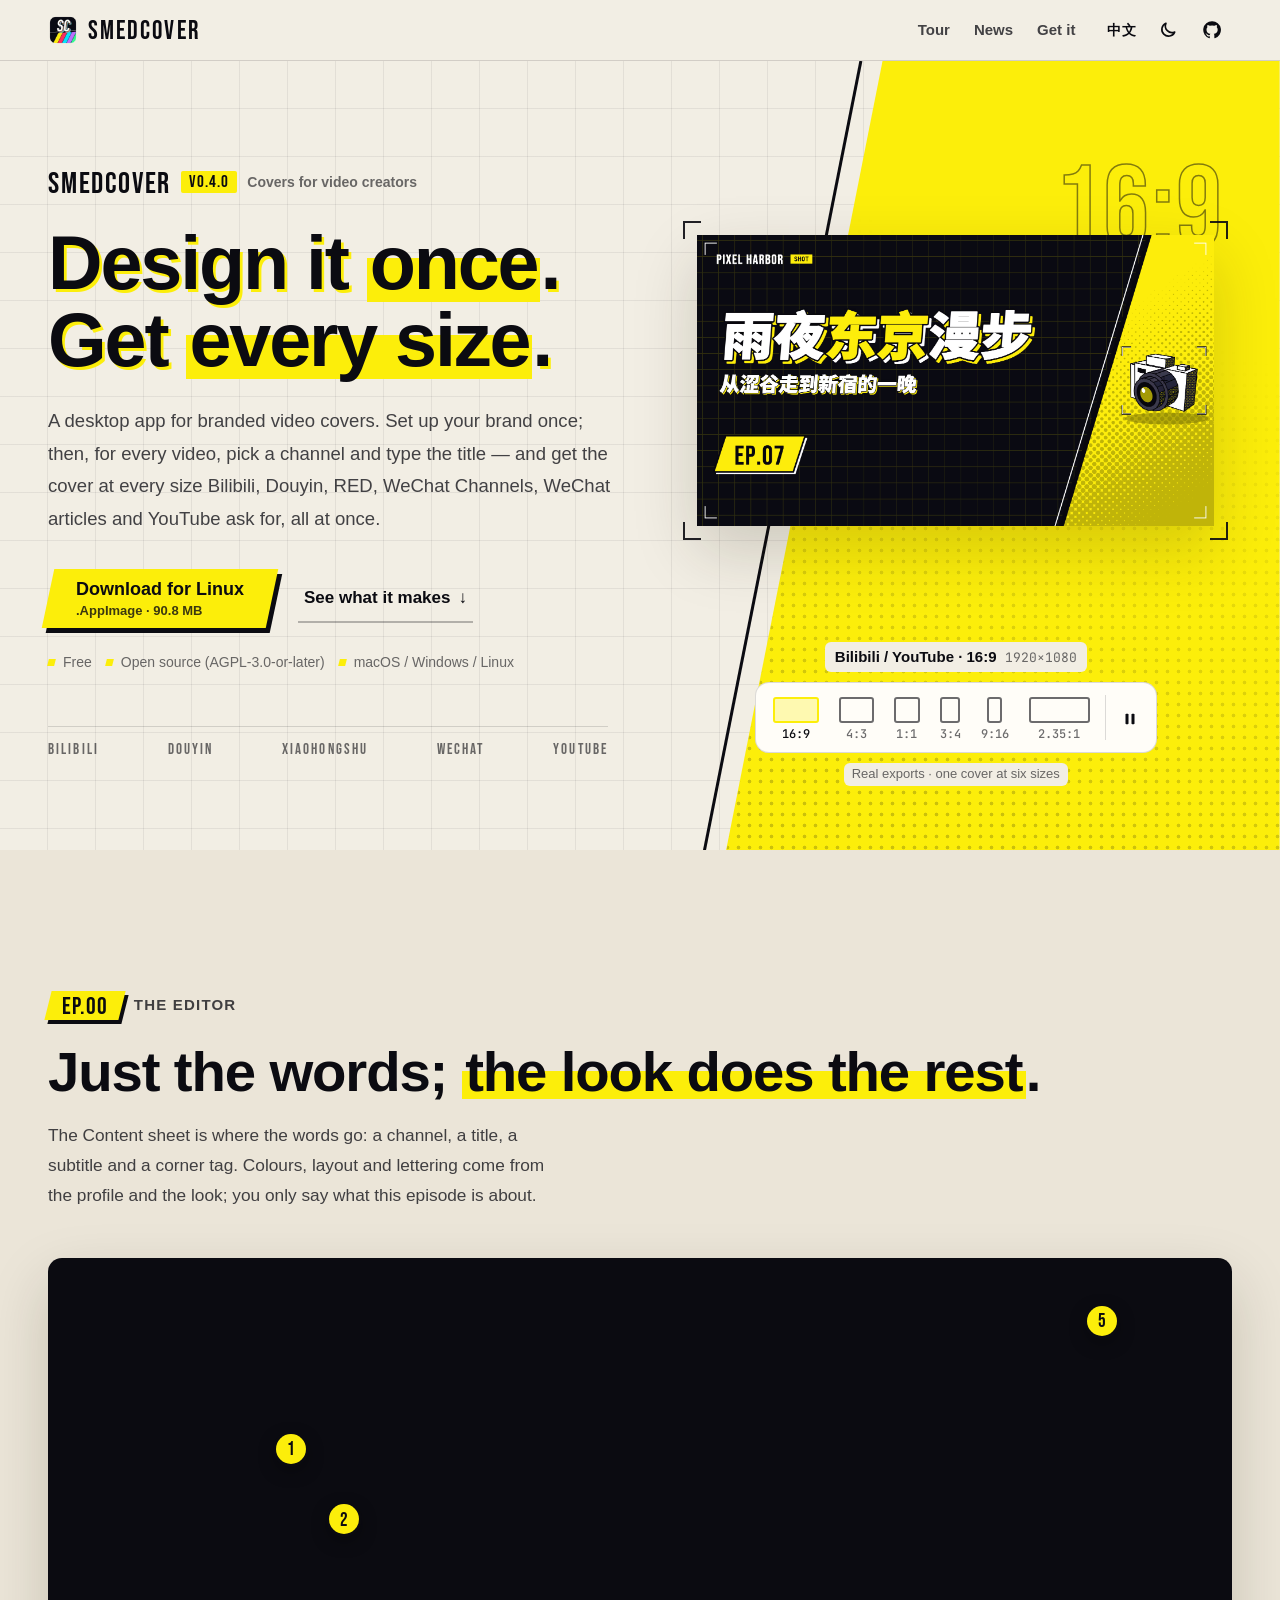
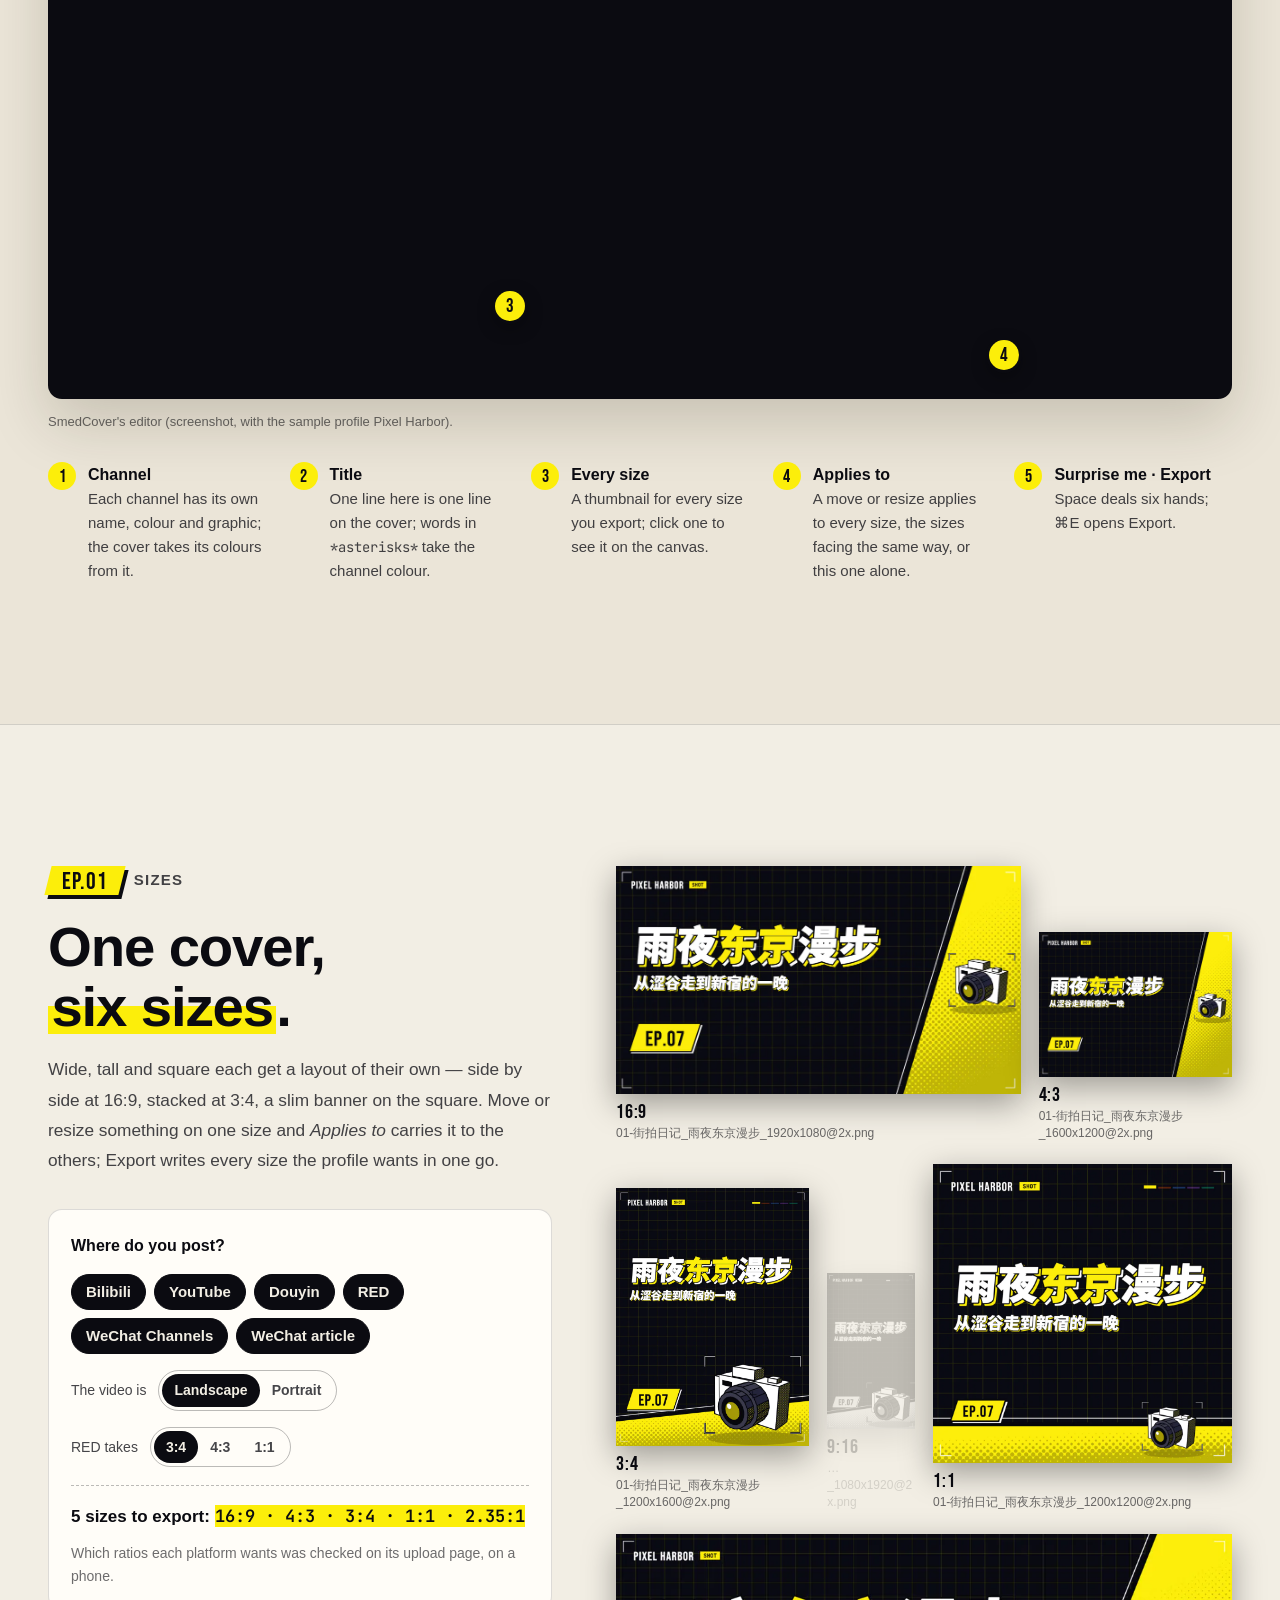
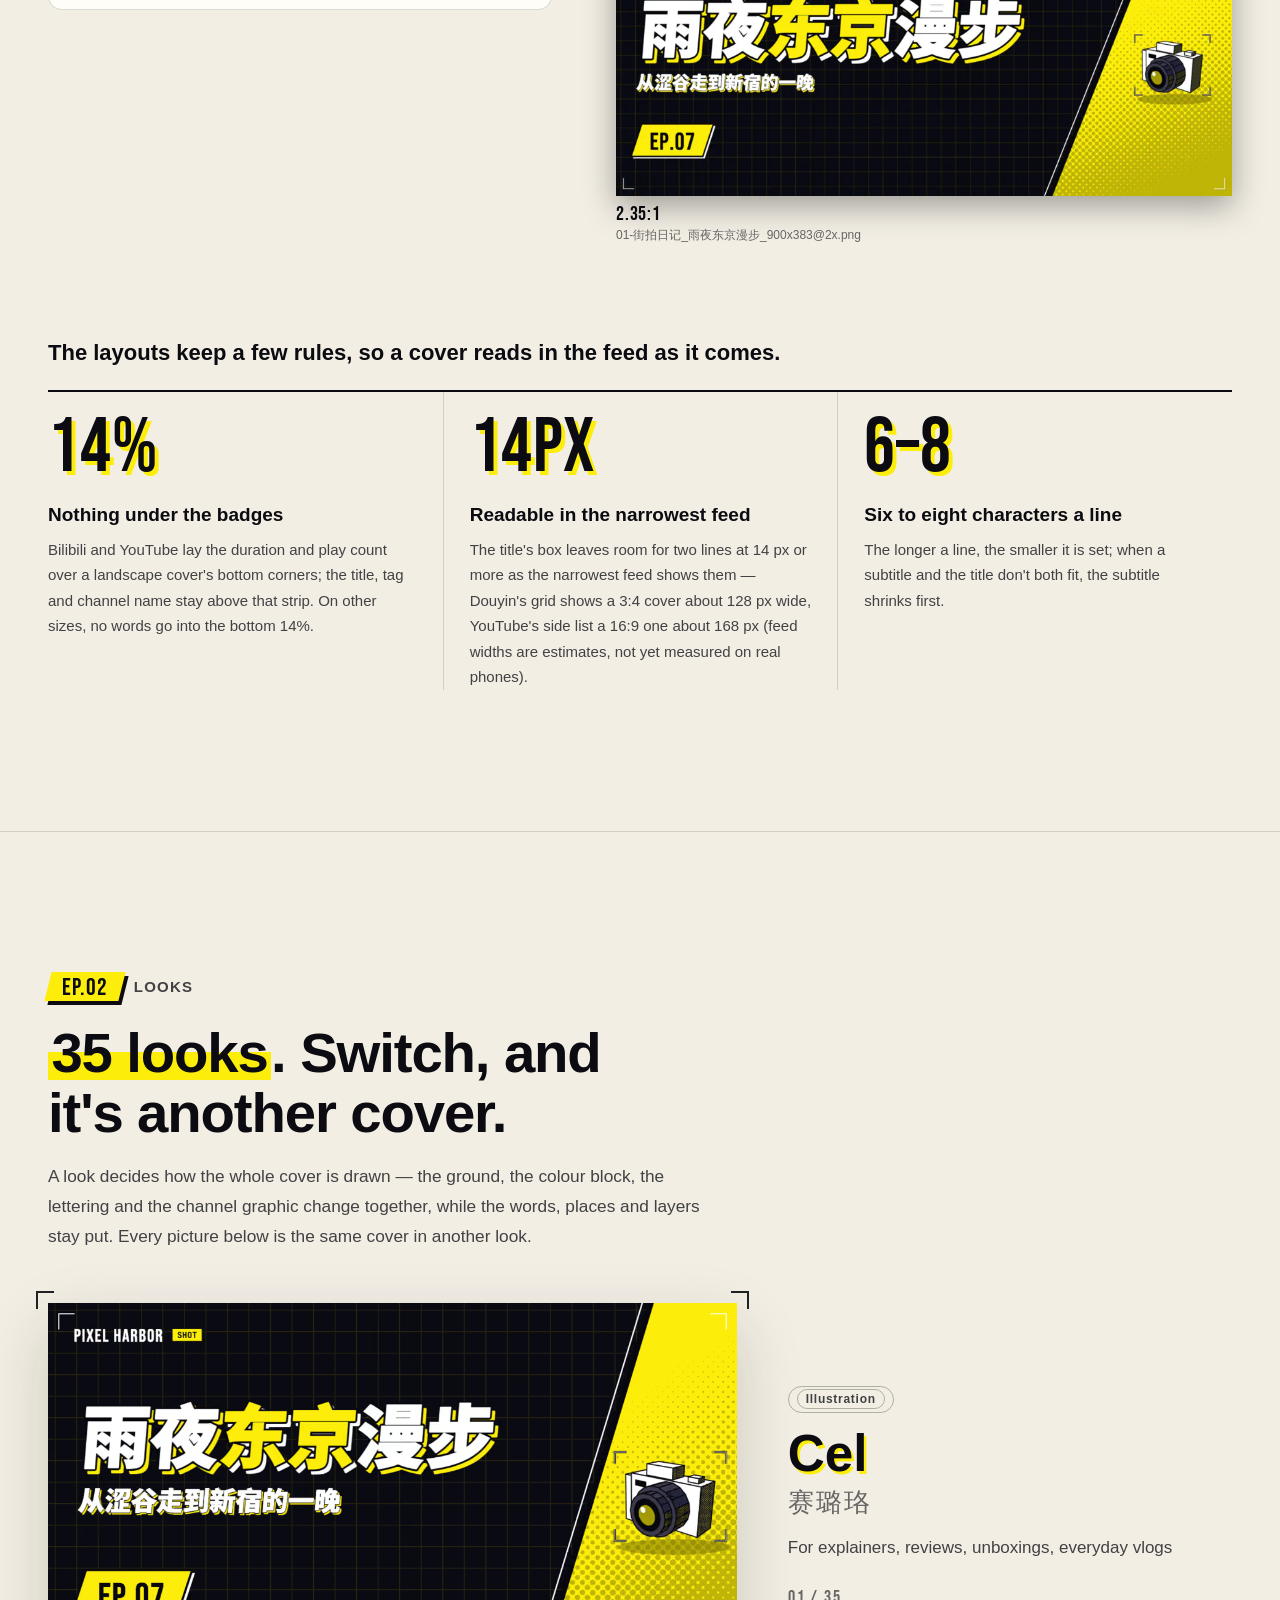
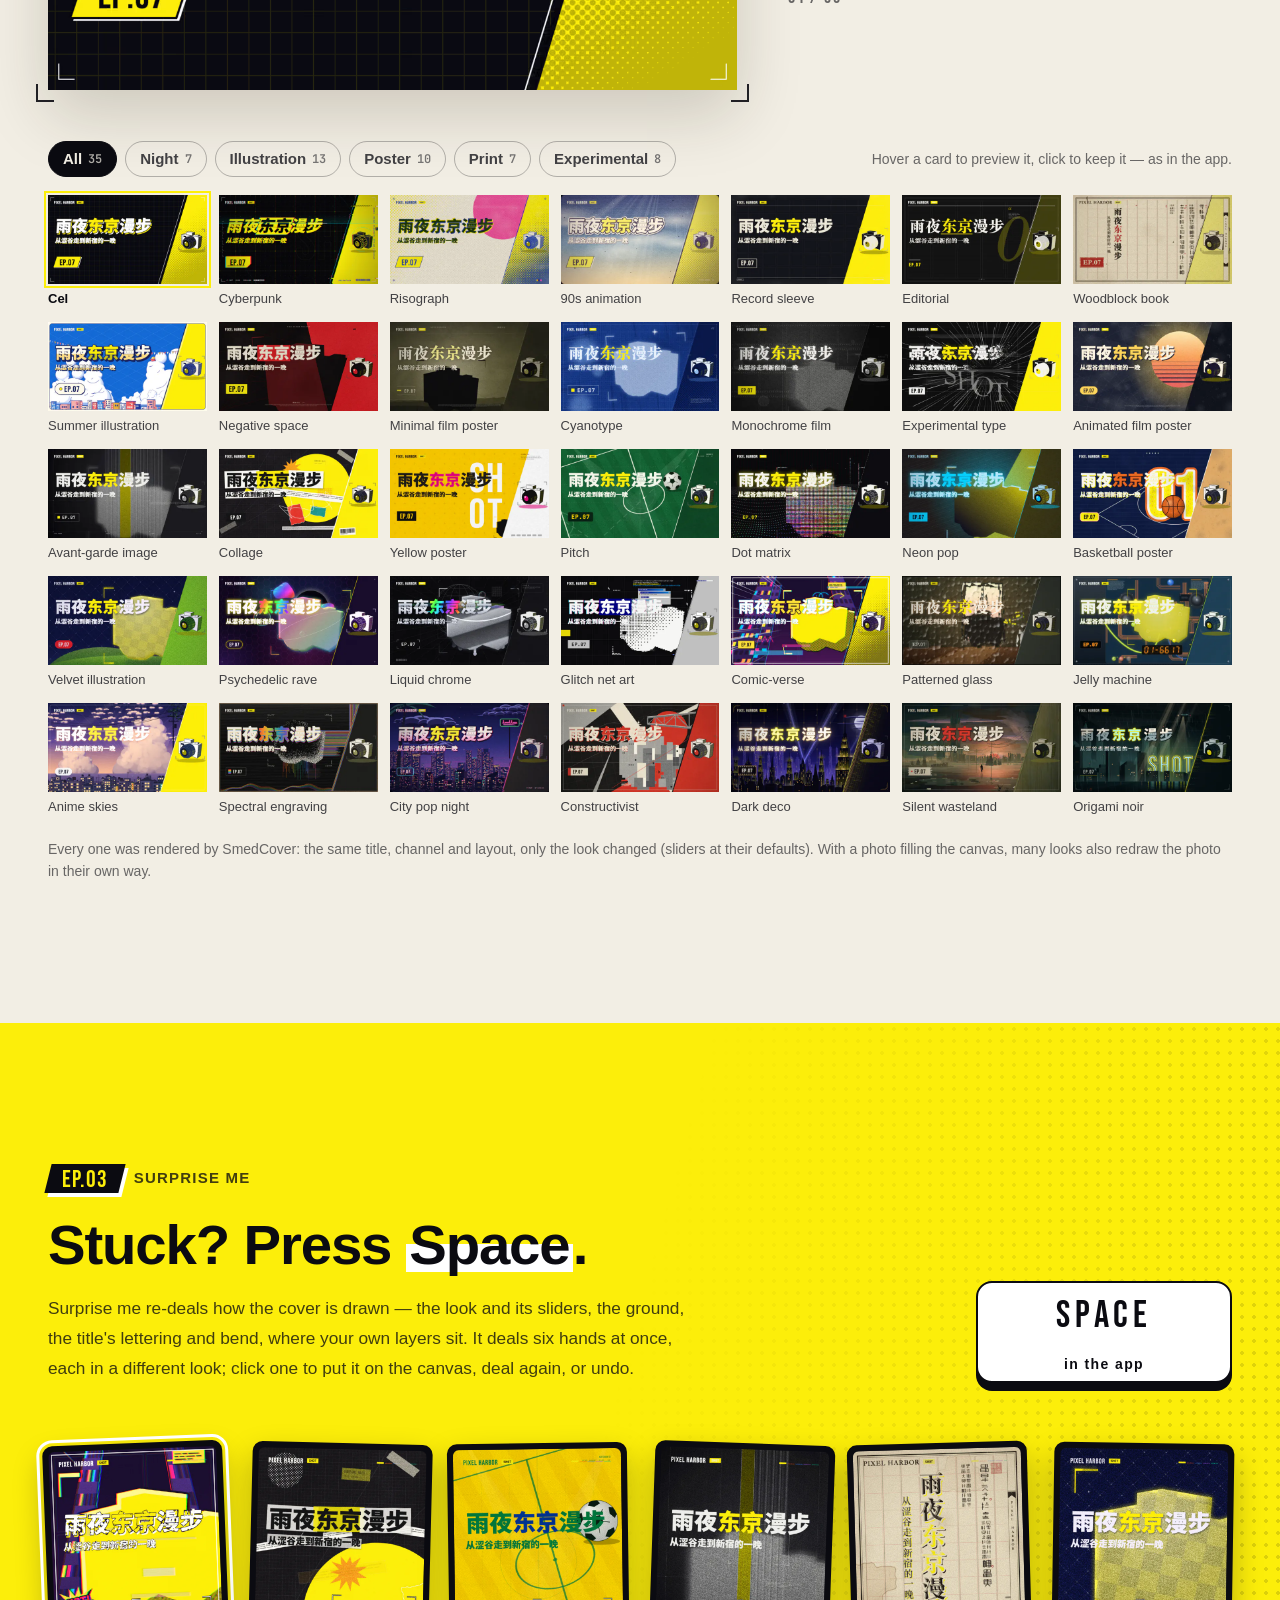
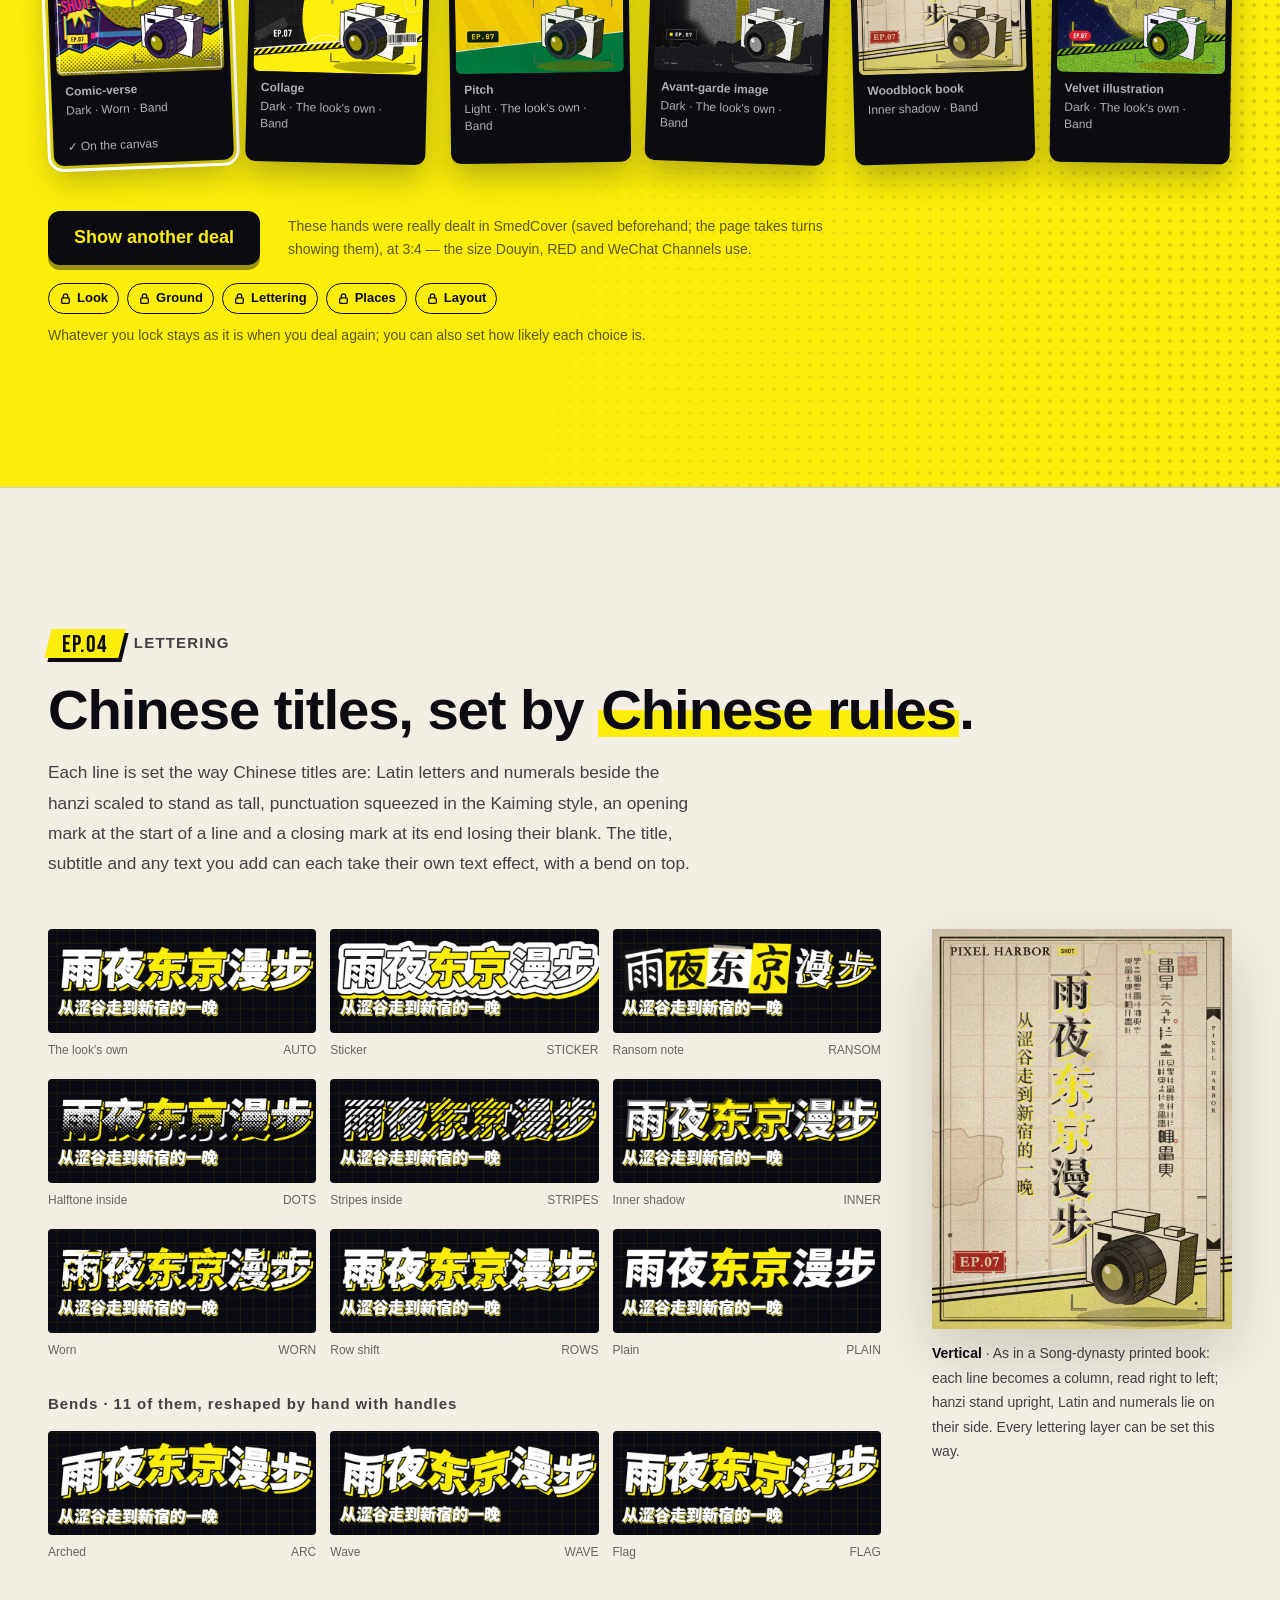
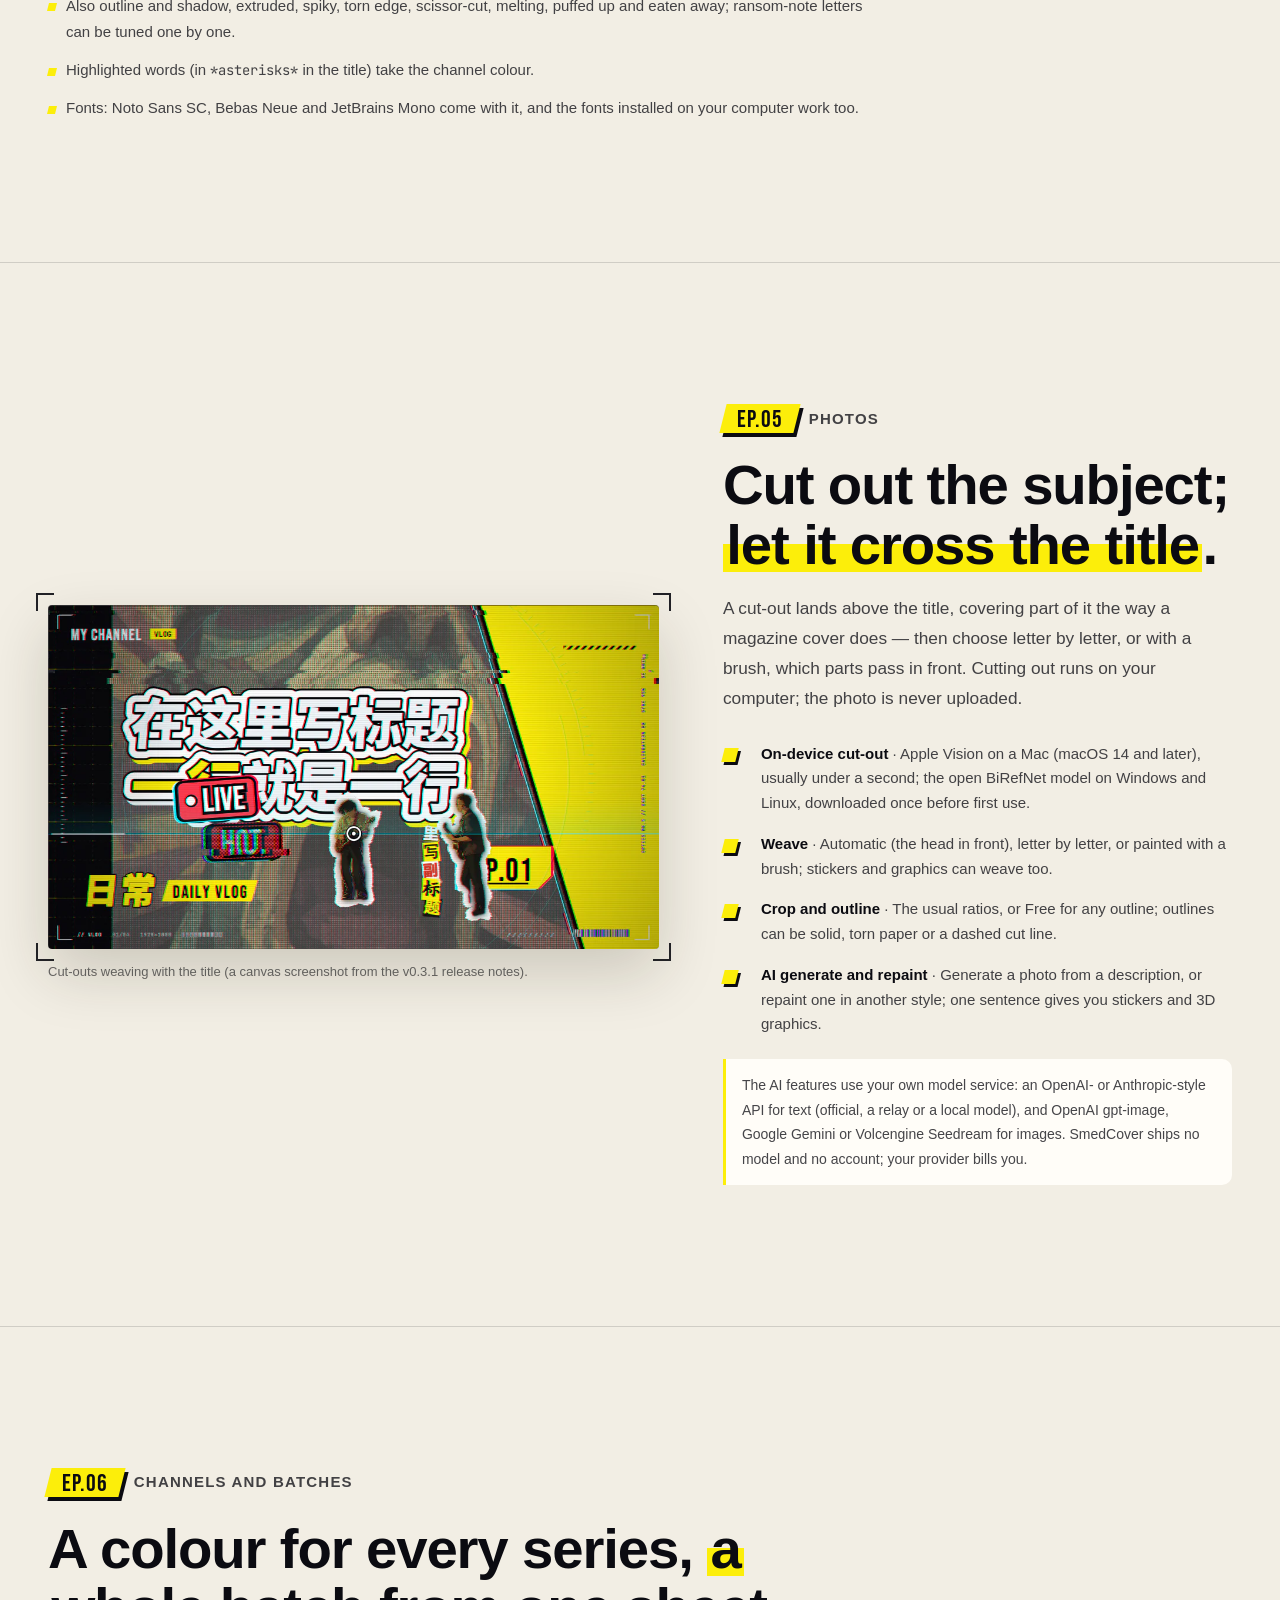
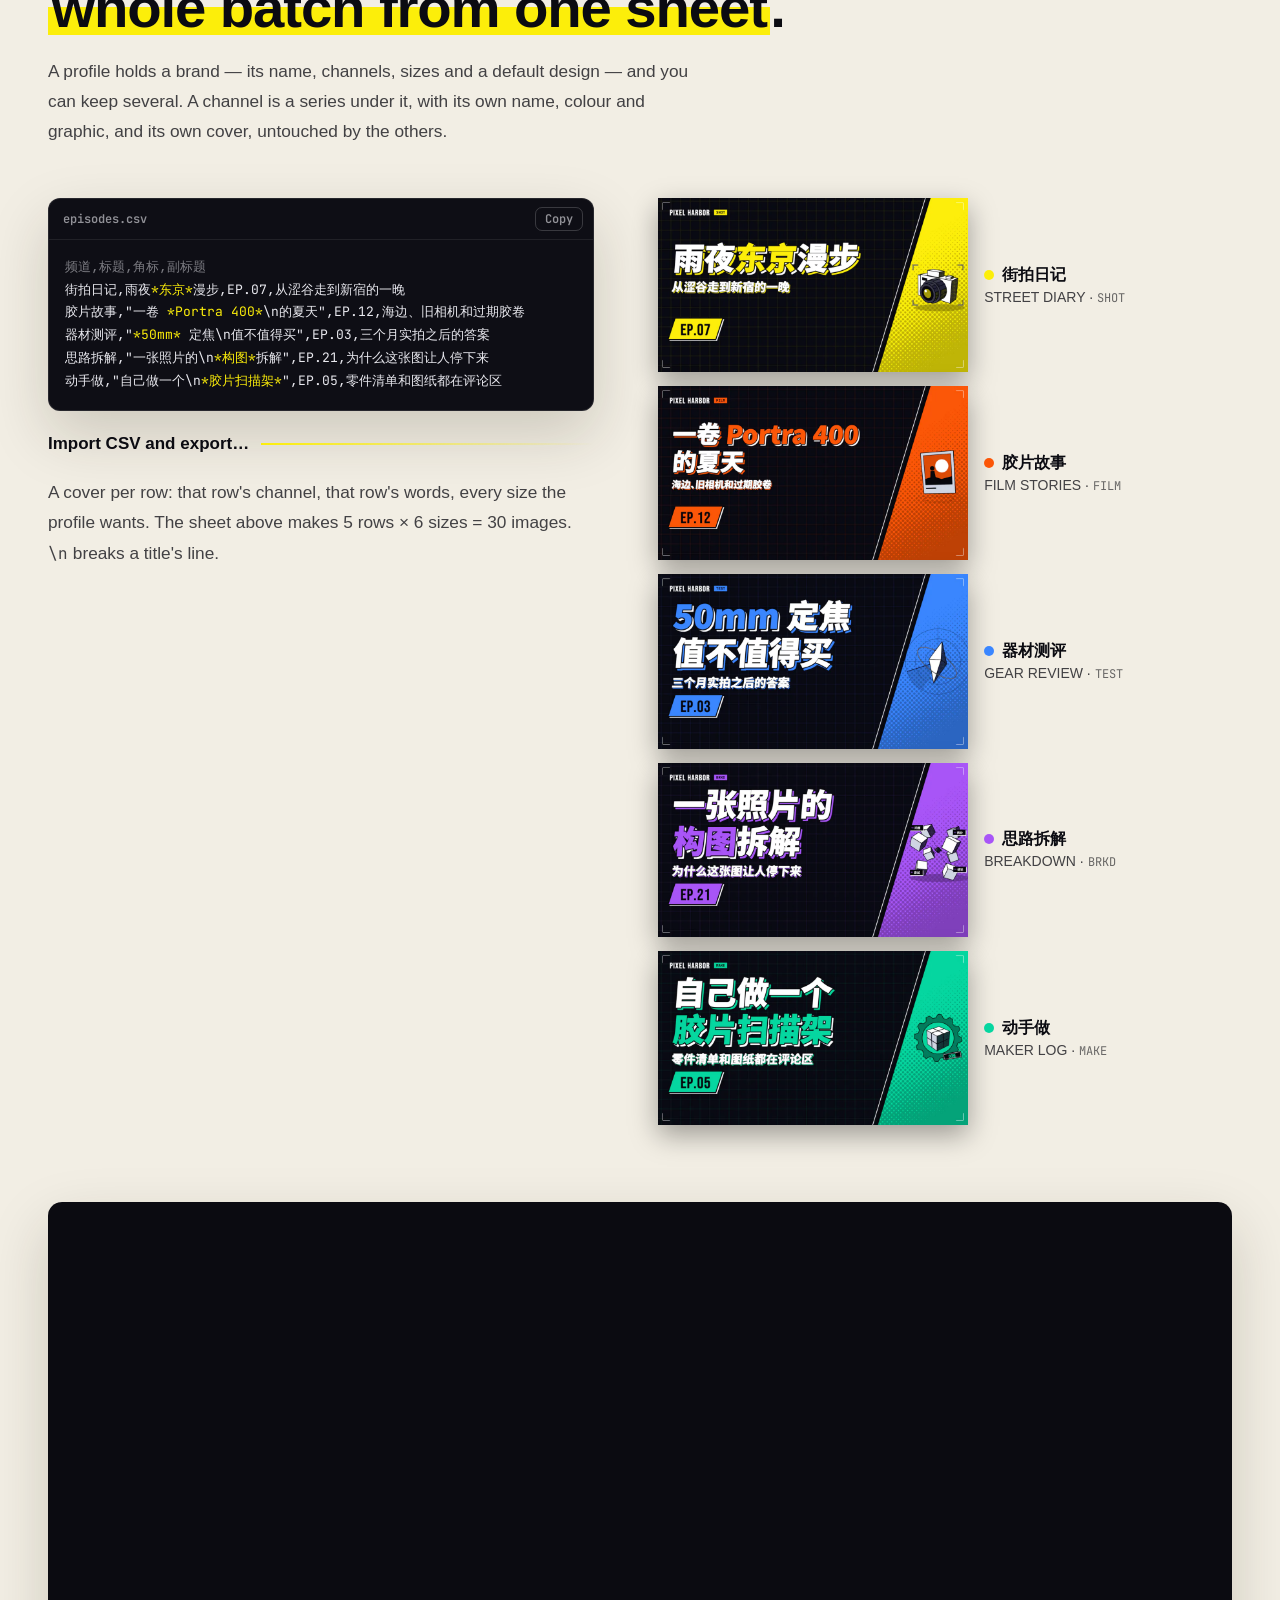
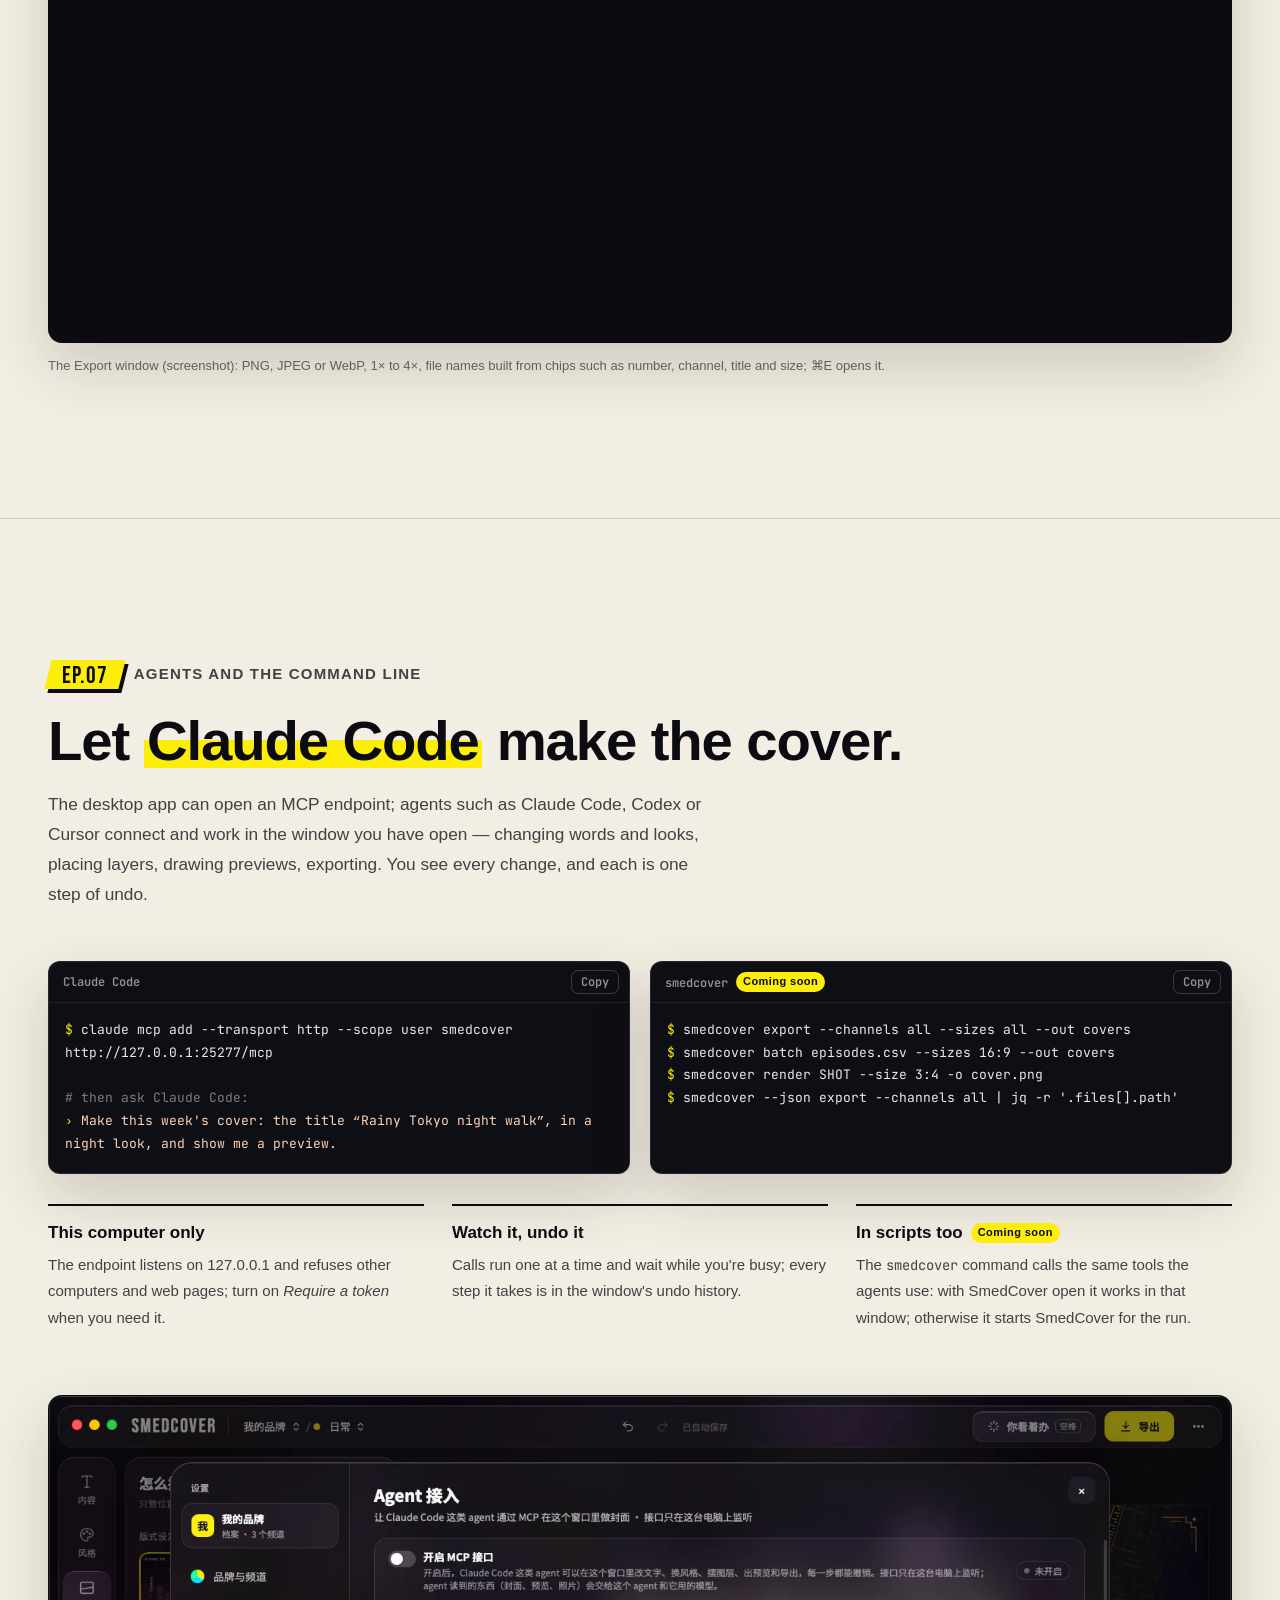
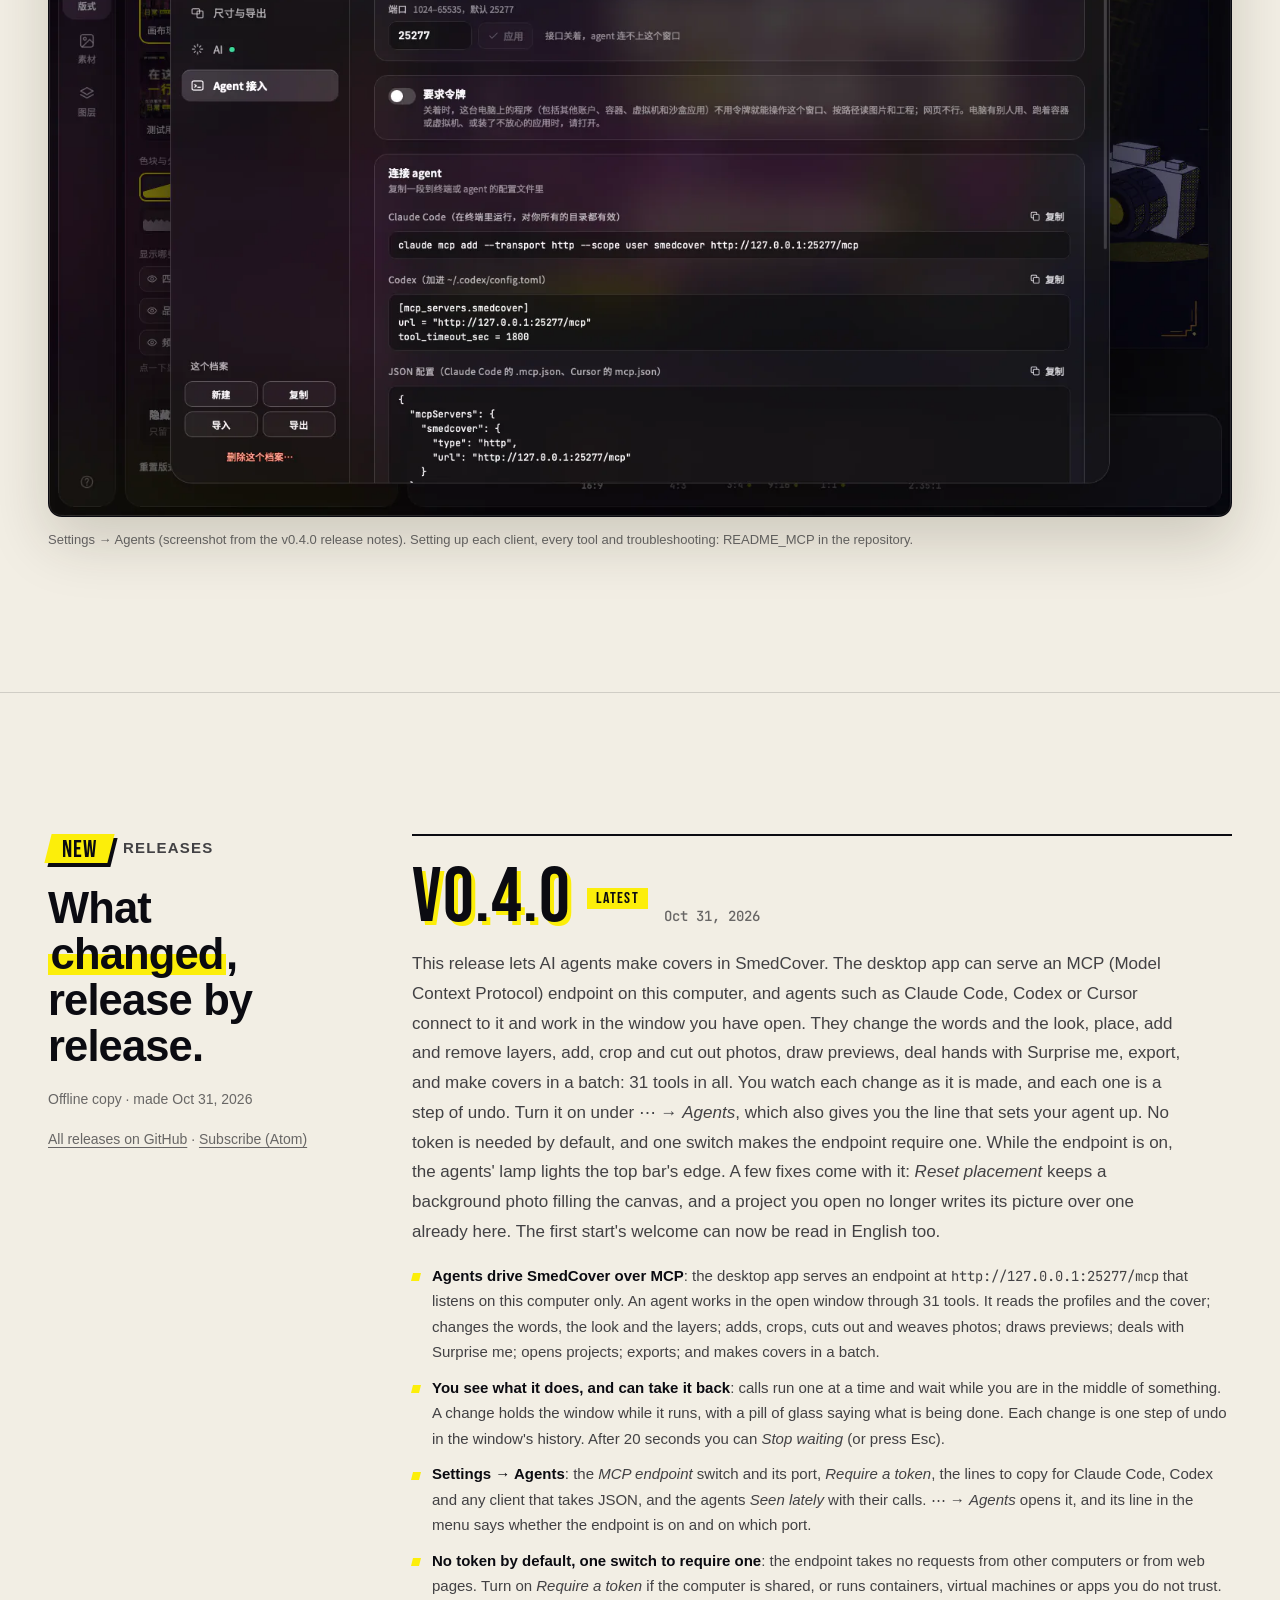
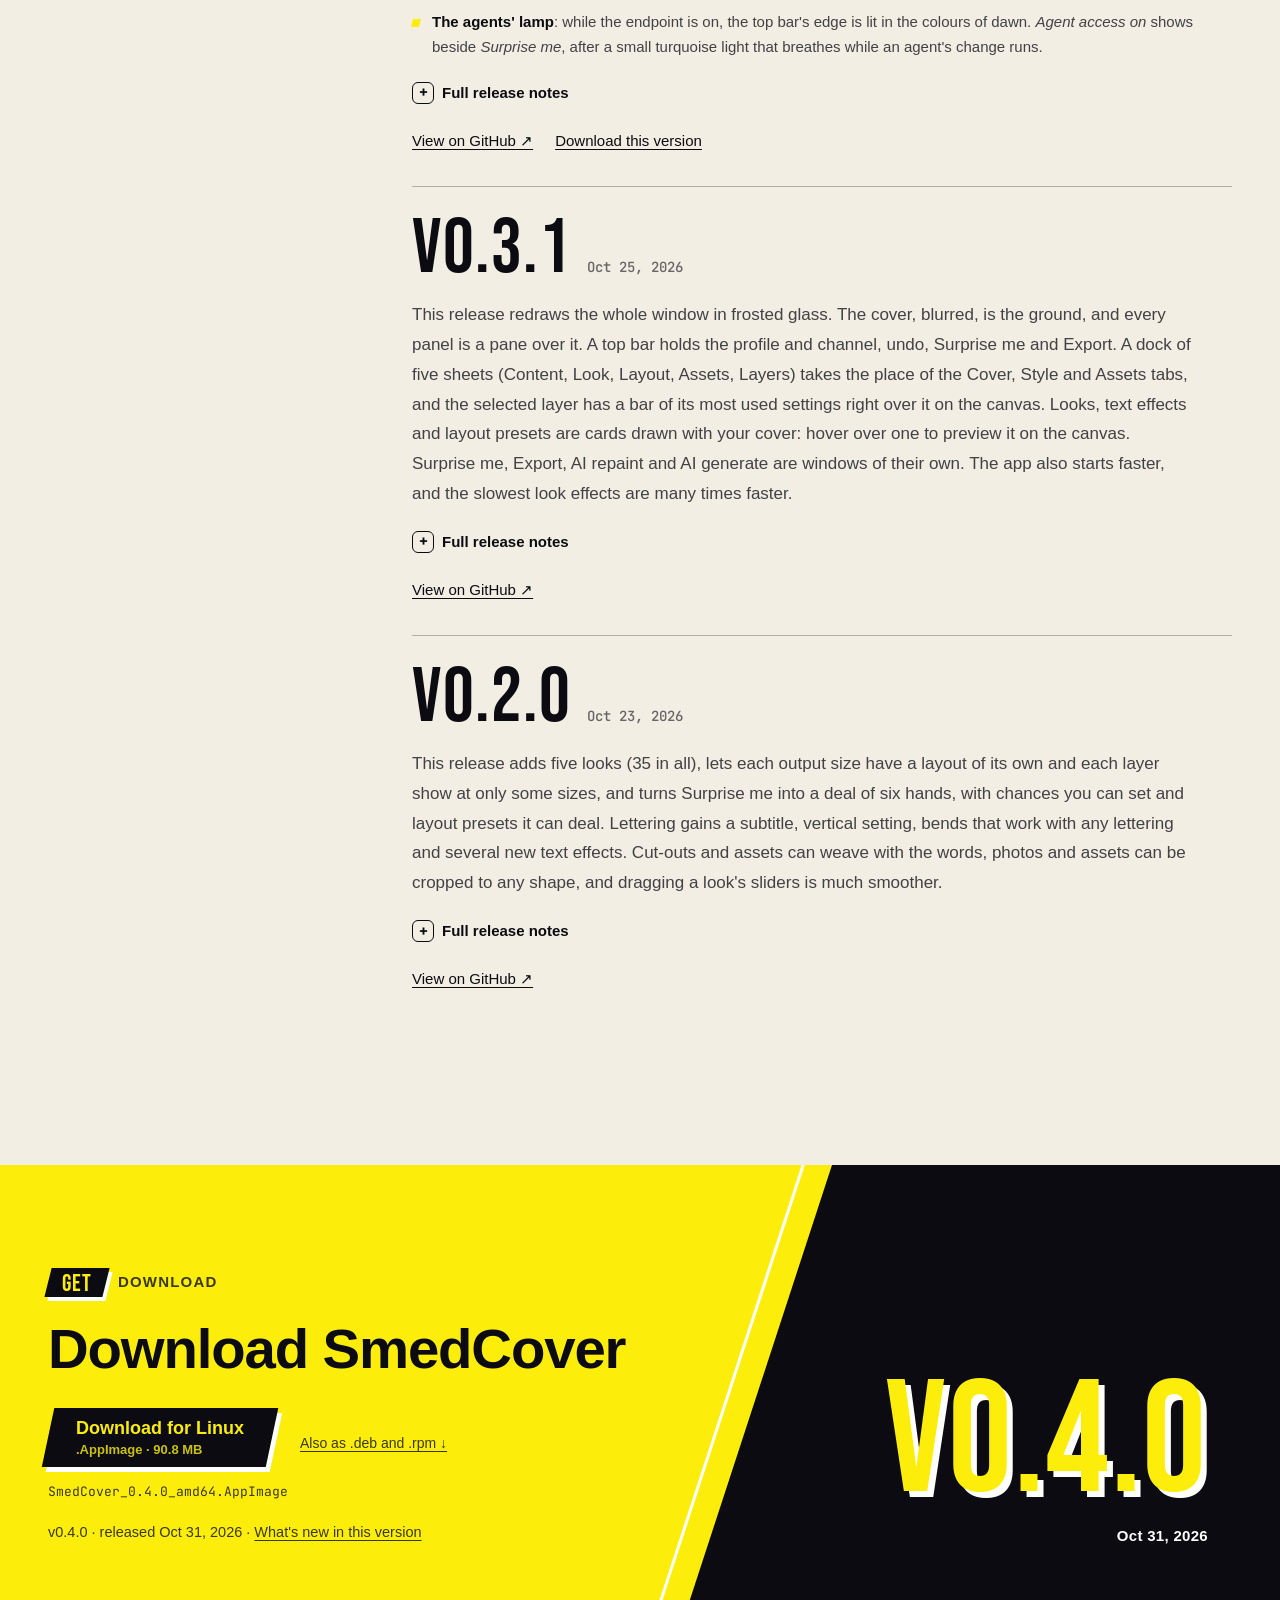
==== commit 83a209c5: "Review fixes: safer release data, mirror links, a11y, wording - releases.js: versions, dates and lin" ====
--- a/index.html
+++ b/index.html
@@ -4,7 +4,7 @@
 <meta charset="utf-8">
 <meta name="viewport" content="width=device-width, initial-scale=1, viewport-fit=cover">
 <title data-en-text="SmedCover · Design the cover once, get every size">SmedCover · 封面做一次，尺寸全出齐</title>
-<meta name="description" content="SmedCover 是给自媒体批量做封面的桌面应用：品牌设好一次，每条视频选频道、写标题，B站、抖音、小红书、视频号、YouTube、公众号要的尺寸一次出齐。35 种风格、抠图穿插、批量导出，还能让 Claude Code 这类 AI agent 来做。免费开源，支持 macOS、Windows、Linux。" data-en-content="SmedCover is a desktop app for branded video covers: set up your brand once, then pick a channel and type the title to get every size Bilibili, Douyin, RED, WeChat and YouTube ask for. 35 looks, cut-outs, batch export, and AI agents such as Claude Code. Free and open source for macOS, Windows and Linux.">
+<meta name="description" content="SmedCover 是给自媒体批量做封面的桌面应用：品牌设好一次，每条视频选频道、写标题，B站、抖音、小红书、视频号、YouTube、公众号要的尺寸一次出齐。35 种风格、抠图穿插、批量导出，还能让 Claude Code 这类 AI agent 来做。免费开源，支持 macOS、Windows、Linux。" data-en-content="SmedCover is a desktop app for branded video covers: set up your brand once, then pick a channel and type the title to get every size Bilibili, Douyin, RED, WeChat Channels, WeChat articles and YouTube ask for. 35 looks, cut-outs, batch export, and AI agents such as Claude Code. Free and open source for macOS, Windows and Linux.">
 <meta name="color-scheme" content="dark light">
 <meta name="theme-color" content="#0b0b11" media="(prefers-color-scheme: dark)">
 <meta name="theme-color" content="#f2eee4" media="(prefers-color-scheme: light)">
@@ -24,7 +24,7 @@
 <link rel="apple-touch-icon" href="assets/icons/apple-touch-icon.png">
 <link rel="manifest" href="site.webmanifest">
 <link rel="preload" href="assets/fonts/bebas-neue.woff2" as="font" type="font/woff2" crossorigin>
-<link rel="preload" as="image" href="assets/img/hero/cel-16x9-sm.webp" imagesrcset="assets/img/hero/cel-16x9-sm.webp 900w, assets/img/hero/cel-16x9-lg.webp 1800w" imagesizes="(max-width: 900px) 92vw, 44vw" fetchpriority="high">
+<link rel="preload" as="image" type="image/avif" href="assets/img/hero/cel-16x9-lg.avif" fetchpriority="high">
 <link rel="modulepreload" href="assets/js/main.js">
 <link rel="modulepreload" href="assets/js/config.js">
 <link rel="modulepreload" href="assets/js/i18n.js">
@@ -109,7 +109,7 @@
       </h1>
       <p class="lede">
         <span data-l="zh">给自媒体批量做封面的桌面应用。品牌设好一次，之后每条视频只要选频道、写标题——B站、抖音、小红书、视频号、YouTube、公众号要的尺寸，一次全出来。</span>
-        <span data-l="en" lang="en">A desktop app for branded video covers. Set up your brand once; then, for every video, pick a channel and type the title — and get the cover at every size Bilibili, Douyin, RED, WeChat and YouTube ask for, all at once.</span>
+        <span data-l="en" lang="en">A desktop app for branded video covers. Set up your brand once; then, for every video, pick a channel and type the title — and get the cover at every size Bilibili, Douyin, RED, WeChat Channels, WeChat articles and YouTube ask for, all at once.</span>
       </p>
       <div class="hero-cta-wrap">
         <div class="hero-cta">
@@ -120,10 +120,10 @@
         </div>
         <p class="hero-meta">
           <span><span data-l="zh">免费</span><span data-l="en" lang="en">Free</span></span>
-          <span><span data-l="zh">开源（AGPL-3.0）</span><span data-l="en" lang="en">Open source (AGPL-3.0)</span></span>
+          <span><span data-l="zh">开源（AGPL-3.0-or-later）</span><span data-l="en" lang="en">Open source (AGPL-3.0-or-later)</span></span>
           <span>macOS / Windows / Linux</span>
         </p>
-        <p class="credits" aria-label="适用平台" data-en-aria-label="Made for">
+        <p class="credits">
           <span>BILIBILI</span><span>DOUYIN</span><span>XIAOHONGSHU</span><span>WECHAT</span><span>YOUTUBE</span>
         </p>
       </div>
@@ -135,11 +135,11 @@
           <span class="ratio-big" id="ratio-big" aria-hidden="true">16:9</span>
           <div class="pic" id="frame-pic">
             <picture data-ratio="16:9"><source type="image/avif" srcset="assets/img/hero/cel-16x9-lg.avif"><img class="on" src="assets/img/hero/cel-16x9-sm.webp" srcset="assets/img/hero/cel-16x9-sm.webp 900w, assets/img/hero/cel-16x9-lg.webp 1800w" sizes="(max-width: 900px) 92vw, 44vw" width="1800" height="1013" fetchpriority="high" decoding="async" alt="SmedCover 导出的 16:9 封面：标题「雨夜东京漫步」，赛璐珞风格" data-en-alt="A 16:9 cover exported by SmedCover: the title 雨夜东京漫步 (Rainy Tokyo night walk), in the Cel look"></picture>
-            <picture data-ratio="4:3"><source type="image/avif" data-srcset="assets/img/hero/cel-4x3-lg.avif"><img data-src="assets/img/hero/cel-4x3-sm.webp" data-srcset="assets/img/hero/cel-4x3-sm.webp 900w, assets/img/hero/cel-4x3-lg.webp 1800w" sizes="(max-width: 900px) 92vw, 44vw" width="1800" height="1350" decoding="async" alt="同一张封面的 4:3 版本" data-en-alt="The same cover at 4:3"></picture>
-            <picture data-ratio="1:1"><source type="image/avif" data-srcset="assets/img/hero/cel-1x1-lg.avif"><img data-src="assets/img/hero/cel-1x1-sm.webp" data-srcset="assets/img/hero/cel-1x1-sm.webp 900w, assets/img/hero/cel-1x1-lg.webp 1800w" sizes="(max-width: 900px) 80vw, 36vw" width="1800" height="1800" decoding="async" alt="同一张封面的 1:1 版本" data-en-alt="The same cover at 1:1"></picture>
-            <picture data-ratio="3:4"><source type="image/avif" data-srcset="assets/img/hero/cel-3x4-lg.avif"><img data-src="assets/img/hero/cel-3x4-sm.webp" data-srcset="assets/img/hero/cel-3x4-sm.webp 675w, assets/img/hero/cel-3x4-lg.webp 1350w" sizes="(max-width: 900px) 70vw, 28vw" width="1350" height="1800" decoding="async" alt="同一张封面的 3:4 版本" data-en-alt="The same cover at 3:4"></picture>
-            <picture data-ratio="9:16"><source type="image/avif" data-srcset="assets/img/hero/cel-9x16-lg.avif"><img data-src="assets/img/hero/cel-9x16-sm.webp" data-srcset="assets/img/hero/cel-9x16-sm.webp 506w, assets/img/hero/cel-9x16-lg.webp 1012w" sizes="(max-width: 900px) 52vw, 22vw" width="1012" height="1800" decoding="async" alt="同一张封面的 9:16 版本" data-en-alt="The same cover at 9:16"></picture>
-            <picture data-ratio="2.35:1"><source type="image/avif" data-srcset="assets/img/hero/cel-2.35x1-lg.avif"><img data-src="assets/img/hero/cel-2.35x1-sm.webp" data-srcset="assets/img/hero/cel-2.35x1-sm.webp 900w, assets/img/hero/cel-2.35x1-lg.webp 1800w" sizes="(max-width: 900px) 92vw, 44vw" width="1800" height="766" decoding="async" alt="同一张封面的 2.35:1 版本" data-en-alt="The same cover at 2.35:1"></picture>
+            <picture data-ratio="4:3"><source type="image/avif" data-srcset="assets/img/hero/cel-4x3-lg.avif"><img aria-hidden="true" data-src="assets/img/hero/cel-4x3-sm.webp" data-srcset="assets/img/hero/cel-4x3-sm.webp 900w, assets/img/hero/cel-4x3-lg.webp 1800w" sizes="(max-width: 900px) 92vw, 44vw" width="1800" height="1350" decoding="async" alt="同一张封面的 4:3 版本" data-en-alt="The same cover at 4:3"></picture>
+            <picture data-ratio="1:1"><source type="image/avif" data-srcset="assets/img/hero/cel-1x1-lg.avif"><img aria-hidden="true" data-src="assets/img/hero/cel-1x1-sm.webp" data-srcset="assets/img/hero/cel-1x1-sm.webp 900w, assets/img/hero/cel-1x1-lg.webp 1800w" sizes="(max-width: 900px) 80vw, 36vw" width="1800" height="1800" decoding="async" alt="同一张封面的 1:1 版本" data-en-alt="The same cover at 1:1"></picture>
+            <picture data-ratio="3:4"><source type="image/avif" data-srcset="assets/img/hero/cel-3x4-lg.avif"><img aria-hidden="true" data-src="assets/img/hero/cel-3x4-sm.webp" data-srcset="assets/img/hero/cel-3x4-sm.webp 675w, assets/img/hero/cel-3x4-lg.webp 1350w" sizes="(max-width: 900px) 70vw, 28vw" width="1350" height="1800" decoding="async" alt="同一张封面的 3:4 版本" data-en-alt="The same cover at 3:4"></picture>
+            <picture data-ratio="9:16"><source type="image/avif" data-srcset="assets/img/hero/cel-9x16-lg.avif"><img aria-hidden="true" data-src="assets/img/hero/cel-9x16-sm.webp" data-srcset="assets/img/hero/cel-9x16-sm.webp 506w, assets/img/hero/cel-9x16-lg.webp 1012w" sizes="(max-width: 900px) 52vw, 22vw" width="1012" height="1800" decoding="async" alt="同一张封面的 9:16 版本" data-en-alt="The same cover at 9:16"></picture>
+            <picture data-ratio="2.35:1"><source type="image/avif" data-srcset="assets/img/hero/cel-2.35x1-lg.avif"><img aria-hidden="true" data-src="assets/img/hero/cel-2.35x1-sm.webp" data-srcset="assets/img/hero/cel-2.35x1-sm.webp 900w, assets/img/hero/cel-2.35x1-lg.webp 1800w" sizes="(max-width: 900px) 92vw, 44vw" width="1800" height="766" decoding="async" alt="同一张封面的 2.35:1 版本" data-en-alt="The same cover at 2.35:1"></picture>
           </div>
           <span class="marks" aria-hidden="true"></span>
         </div>
@@ -154,7 +154,7 @@
           <button type="button" data-ratio="9:16" aria-pressed="false"><span class="shape" style="width:15px"></span><span>9:16</span></button>
           <button type="button" data-ratio="2.35:1" aria-pressed="false"><span class="shape" style="width:61px"></span><span>2.35:1</span></button>
           <span class="sep" aria-hidden="true"></span>
-          <button type="button" class="play" id="reflow-play" aria-pressed="false" aria-label="暂停轮播" data-en-aria-label="Pause">
+          <button type="button" class="play" id="reflow-play" aria-pressed="true" aria-label="自动轮播" data-en-aria-label="Autoplay">
             <svg class="i-pause" viewBox="0 0 24 24" fill="currentColor" aria-hidden="true"><rect x="6" y="5" width="4" height="14" rx="1"/><rect x="14" y="5" width="4" height="14" rx="1"/></svg>
             <svg class="i-play" viewBox="0 0 24 24" fill="currentColor" aria-hidden="true"><path d="M7 4.5v15l13-7.5z"/></svg>
           </button>
@@ -173,7 +173,7 @@
         <p class="tag"><span class="tag-ep">EP.00</span><span class="tag-name"><span data-l="zh">编辑器</span><span data-l="en" lang="en">The editor</span></span></p>
         <h2 class="h2" id="tour-h"><span data-l="zh"><span class="ph">只填文字，</span><span class="ph"><em>样子交给风格</em>。</span></span><span data-l="en" lang="en">Just the words; <em>the look does the rest</em>.</span></h2>
       </div>
-      <p class="lede"><span data-l="zh">「内容」面板里只有频道、标题、副标题和角标。配色、版式、字效都由档案和风格决定，你只管这一期写什么。</span><span data-l="en" lang="en">The Content sheet asks for a channel, a title, a subtitle and a corner tag — nothing else. Colours, layout and lettering come from the profile and the look; you only say what this episode is about.</span></p>
+      <p class="lede"><span data-l="zh">「内容」面板管的就是字：频道、标题、副标题和角标。配色、版式、字效都由档案和风格决定，你只管这一期写什么。</span><span data-l="en" lang="en">The Content sheet is where the words go: a channel, a title, a subtitle and a corner tag. Colours, layout and lettering come from the profile and the look; you only say what this episode is about.</span></p>
     </div>
     <figure class="shot reveal">
       <div class="shot-in">
@@ -196,7 +196,7 @@
       <li><b><span data-l="zh">标题</span><span data-l="en" lang="en">Title</span></b><span data-l="zh">输入框里的一行就是封面上的一行；<code>*星号*</code>包住的词显示为频道主色。</span><span data-l="en" lang="en">One line here is one line on the cover; words in <code>*asterisks*</code> take the channel colour.</span></li>
       <li><b><span data-l="zh">所有尺寸</span><span data-l="en" lang="en">Every size</span></b><span data-l="zh">每个输出尺寸一张缩略图，点一下就在画布上看它。</span><span data-l="en" lang="en">A thumbnail for every size you export; click one to see it on the canvas.</span></li>
       <li><b><span data-l="zh">调整范围</span><span data-l="en" lang="en">Applies to</span></b><span data-l="zh">拖动和缩放作用于所有尺寸、同方向的尺寸，或只这一个。</span><span data-l="en" lang="en">A move or resize applies to every size, the sizes facing the same way, or this one alone.</span></li>
-      <li><b><span data-l="zh">你看着办 · 导出</span><span data-l="en" lang="en">Surprise me · Export</span></b><span data-l="zh">按空格随机抽六手；⌘E 导出所有打开的尺寸。</span><span data-l="en" lang="en">Space deals six hands; ⌘E exports every size that is ticked.</span></li>
+      <li><b><span data-l="zh">你看着办 · 导出</span><span data-l="en" lang="en">Surprise me · Export</span></b><span data-l="zh">按空格随机抽六手；⌘E 打开导出。</span><span data-l="en" lang="en">Space deals six hands; ⌘E opens Export.</span></li>
     </ol>
   </div>
 </section>
@@ -236,17 +236,17 @@
             </div>
           </div>
           <p class="result" id="picker-result" aria-live="polite"></p>
-          <p class="note" style="margin-top:10px"><span data-l="zh">各平台要的封面比例，已在手机上传页上逐个核对。</span><span data-l="en" lang="en">The ratios each platform wants were checked on its upload page, on a phone.</span></p>
-        </div>
-      </div>
-
-      <div class="sheet reveal" id="sheet" aria-label="同一张封面导出的六个文件" data-en-aria-label="The six files exported from one cover">
-        <figure class="s-16x9" data-ratio="16:9"><div class="pic"><img src="assets/img/hero/cel-16x9-sm.webp" width="900" height="506" loading="lazy" decoding="async" alt="16:9 封面" data-en-alt="The 16:9 cover"></div><figcaption><b>16:9</b>01-街拍日记_雨夜东京漫步_1920x1080@2x.png</figcaption></figure>
-        <figure class="s-4x3" data-ratio="4:3"><div class="pic"><img src="assets/img/hero/cel-4x3-sm.webp" width="900" height="675" loading="lazy" decoding="async" alt="4:3 封面" data-en-alt="The 4:3 cover"></div><figcaption><b>4:3</b>01-街拍日记_雨夜东京漫步_1600x1200@2x.png</figcaption></figure>
-        <figure class="s-3x4" data-ratio="3:4"><div class="pic"><img src="assets/img/hero/cel-3x4-sm.webp" width="675" height="900" loading="lazy" decoding="async" alt="3:4 封面" data-en-alt="The 3:4 cover"></div><figcaption><b>3:4</b>01-街拍日记_雨夜东京漫步_1200x1600@2x.png</figcaption></figure>
-        <figure class="s-9x16" data-ratio="9:16"><div class="pic"><img src="assets/img/hero/cel-9x16-sm.webp" width="506" height="900" loading="lazy" decoding="async" alt="9:16 封面" data-en-alt="The 9:16 cover"></div><figcaption><b>9:16</b>…_1080x1920@2x.png</figcaption></figure>
-        <figure class="s-1x1" data-ratio="1:1"><div class="pic"><img src="assets/img/hero/cel-1x1-sm.webp" width="900" height="900" loading="lazy" decoding="async" alt="1:1 封面" data-en-alt="The 1:1 cover"></div><figcaption><b>1:1</b>01-街拍日记_雨夜东京漫步_1200x1200@2x.png</figcaption></figure>
-        <figure class="s-2.35x1" data-ratio="2.35:1"><div class="pic"><img src="assets/img/hero/cel-2.35x1-sm.webp" width="900" height="383" loading="lazy" decoding="async" alt="2.35:1 封面" data-en-alt="The 2.35:1 cover"></div><figcaption><b>2.35:1</b>01-街拍日记_雨夜东京漫步_900x383@2x.png</figcaption></figure>
+          <p class="note" style="margin-top:10px"><span data-l="zh">各平台要哪些比例，已在手机的上传页上逐个核对过。</span><span data-l="en" lang="en">Which ratios each platform wants was checked on its upload page, on a phone.</span></p>
+        </div>
+      </div>
+
+      <div class="sheet reveal" id="sheet" role="group" aria-label="同一张封面导出的六个文件" data-en-aria-label="The six files exported from one cover">
+        <figure class="s-16x9" data-ratio="16:9"><div class="pic"><img src="assets/img/hero/cel-16x9-sm.webp" width="900" height="506" loading="lazy" decoding="async" alt="16:9 封面" data-en-alt="The 16:9 cover"></div><figcaption><b>16:9</b><span lang="zh-CN">01-街拍日记_雨夜东京漫步_1920x1080@2x.png</span></figcaption></figure>
+        <figure class="s-4x3" data-ratio="4:3"><div class="pic"><img src="assets/img/hero/cel-4x3-sm.webp" width="900" height="675" loading="lazy" decoding="async" alt="4:3 封面" data-en-alt="The 4:3 cover"></div><figcaption><b>4:3</b><span lang="zh-CN">01-街拍日记_雨夜东京漫步_1600x1200@2x.png</span></figcaption></figure>
+        <figure class="s-3x4" data-ratio="3:4"><div class="pic"><img src="assets/img/hero/cel-3x4-sm.webp" width="675" height="900" loading="lazy" decoding="async" alt="3:4 封面" data-en-alt="The 3:4 cover"></div><figcaption><b>3:4</b><span lang="zh-CN">01-街拍日记_雨夜东京漫步_1200x1600@2x.png</span></figcaption></figure>
+        <figure class="s-9x16" data-ratio="9:16"><div class="pic"><img src="assets/img/hero/cel-9x16-sm.webp" width="506" height="900" loading="lazy" decoding="async" alt="9:16 封面" data-en-alt="The 9:16 cover"></div><figcaption><b>9:16</b><span lang="zh-CN">…_1080x1920@2x.png</span></figcaption></figure>
+        <figure class="s-1x1" data-ratio="1:1"><div class="pic"><img src="assets/img/hero/cel-1x1-sm.webp" width="900" height="900" loading="lazy" decoding="async" alt="1:1 封面" data-en-alt="The 1:1 cover"></div><figcaption><b>1:1</b><span lang="zh-CN">01-街拍日记_雨夜东京漫步_1200x1200@2x.png</span></figcaption></figure>
+        <figure class="s-2.35x1" data-ratio="2.35:1"><div class="pic"><img src="assets/img/hero/cel-2.35x1-sm.webp" width="900" height="383" loading="lazy" decoding="async" alt="2.35:1 封面" data-en-alt="The 2.35:1 cover"></div><figcaption><b>2.35:1</b><span lang="zh-CN">01-街拍日记_雨夜东京漫步_900x383@2x.png</span></figcaption></figure>
       </div>
     </div>
 
@@ -260,7 +260,7 @@
       <div>
         <p class="fig">14PX</p>
         <h3><span data-l="zh">最窄的信息流里也看得清</span><span data-l="en" lang="en">Readable in the narrowest feed</span></h3>
-        <p><span data-l="zh">按最窄的信息流算，标题也不小于 14px：抖音主页网格里 3:4 封面只有约 128px 宽，YouTube 侧栏里 16:9 封面约 168px。</span><span data-l="en" lang="en">Sized for the narrowest feed, a title stays at 14 px or more — Douyin's grid shows a 3:4 cover about 128 px wide, YouTube's side list a 16:9 one about 168 px.</span></p>
+        <p><span data-l="zh">标题框至少放得下两行字，按最窄的信息流算，字号也不小于 14px：抖音主页网格里 3:4 封面只有约 128px 宽，YouTube 侧栏里 16:9 封面约 168px（信息流宽度是估算的，还没在真机截图上量过）。</span><span data-l="en" lang="en">The title's box leaves room for two lines at 14 px or more as the narrowest feed shows them — Douyin's grid shows a 3:4 cover about 128 px wide, YouTube's side list a 16:9 one about 168 px (feed widths are estimates, not yet measured on real phones).</span></p>
       </div>
       <div>
         <p class="fig">6–8</p>
@@ -354,15 +354,15 @@
         <h2 class="h2" id="deal-h"><span data-l="zh"><span class="ph">没灵感？</span><span class="ph">按<em>空格</em>。</span></span><span data-l="en" lang="en">Stuck? Press <em>Space</em>.</span></h2>
         <p class="lede"><span data-l="zh">「你看着办」把这张封面怎么画重新随机一遍：风格和它的滑条、深浅底、标题的文字效果和变形、你加的图层摆在哪……一次抽六手，每手一个不同的风格。点一手放到画布上；不满意就再抽，或者撤销回去。</span><span data-l="en" lang="en">Surprise me re-deals how the cover is drawn — the look and its sliders, the ground, the title's lettering and bend, where your own layers sit. It deals six hands at once, each in a different look; click one to put it on the canvas, deal again, or undo.</span></p>
       </div>
-      <div class="space-key" aria-hidden="true">SPACE<small>空格</small></div>
+      <div class="space-key" aria-hidden="true">SPACE<small><span data-l="zh">在应用里按</span><span data-l="en">in the app</span></small></div>
     </div>
     <ol class="hands" id="hands" role="list" aria-live="polite"></ol>
-    <noscript><p class="note" style="margin-top:20px">（需要 JavaScript 显示抽出的六手。）</p></noscript>
+    <noscript><p class="note" style="margin-top:20px">（需要 JavaScript 显示抽出的六手。<span lang="en">JavaScript is needed to show the hands.</span>）</p></noscript>
     <div class="deal-foot">
-      <button type="button" class="deal-btn" id="deal-btn"><span data-l="zh">再抽一次</span><span data-l="en" lang="en">Deal again</span> <span class="kbd" aria-hidden="true"><span data-l="zh">空格</span><span data-l="en">Space</span></span></button>
+      <button type="button" class="deal-btn" id="deal-btn"><span data-l="zh">换一组看看</span><span data-l="en" lang="en">Show another deal</span></button>
       <p class="note"><span data-l="zh">这几手都是在 SmedCover 里真实抽出来的（预先存好，网页里轮流展示），尺寸是抖音 / 小红书 / 视频号用的 3:4。</span><span data-l="en" lang="en">These hands were really dealt in SmedCover (saved beforehand; the page takes turns showing them), at 3:4 — the size Douyin, RED and WeChat Channels use.</span></p>
     </div>
-    <div class="locks" aria-label="可以锁住的项目" data-en-aria-label="What you can lock">
+    <div class="locks" role="group" aria-label="可以锁住的项目" data-en-aria-label="What you can lock">
       <span><svg viewBox="0 0 24 24" fill="none" stroke="currentColor" stroke-width="2.4" stroke-linecap="round" stroke-linejoin="round" aria-hidden="true"><rect x="5" y="11" width="14" height="10" rx="2"/><path d="M8 11V7.5a4 4 0 0 1 8 0V11"/></svg><span data-l="zh">风格</span><span data-l="en">Look</span></span>
       <span><svg viewBox="0 0 24 24" fill="none" stroke="currentColor" stroke-width="2.4" stroke-linecap="round" stroke-linejoin="round" aria-hidden="true"><rect x="5" y="11" width="14" height="10" rx="2"/><path d="M8 11V7.5a4 4 0 0 1 8 0V11"/></svg><span data-l="zh">深浅底</span><span data-l="en">Ground</span></span>
       <span><svg viewBox="0 0 24 24" fill="none" stroke="currentColor" stroke-width="2.4" stroke-linecap="round" stroke-linejoin="round" aria-hidden="true"><rect x="5" y="11" width="14" height="10" rx="2"/><path d="M8 11V7.5a4 4 0 0 1 8 0V11"/></svg><span data-l="zh">文字效果</span><span data-l="en">Lettering</span></span>
@@ -379,7 +379,7 @@
   <div class="wrap">
     <p class="tag"><span class="tag-ep">EP.04</span><span class="tag-name"><span data-l="zh">字</span><span data-l="en" lang="en">Lettering</span></span></p>
     <h2 class="h2" id="letters-h"><span data-l="zh"><span class="ph">中文标题，</span><span class="ph">按<em>中文的规矩</em>排。</span></span><span data-l="en" lang="en">Chinese titles, set by <em>Chinese rules</em>.</span></h2>
-    <p class="lede"><span data-l="zh">每一行按中文标题的排版规矩来：挨着汉字的西文和数字放大到和汉字一样高，标点按「开明式」挤压，行首行尾的标点不留空白。标题、副标题和你加的文字，都能单独换文字效果，再叠一种变形。</span><span data-l="en" lang="en">Each line is set the way Chinese titles are: Latin letters and numerals beside the hanzi scaled to stand as tall, punctuation squeezed in the Kaiming style, no blank space at either end of a line. The title, subtitle and any text you add can each take their own text effect, with a bend on top.</span></p>
+    <p class="lede"><span data-l="zh">每一行按中文标题的排版规矩来：挨着汉字的西文和数字放大到和汉字一样高，标点按「开明式」挤压，行首行尾的标点不留空白。标题、副标题和你加的文字，都能单独换文字效果，再叠一种变形。</span><span data-l="en" lang="en">Each line is set the way Chinese titles are: Latin letters and numerals beside the hanzi scaled to stand as tall, punctuation squeezed in the Kaiming style, an opening mark at the start of a line and a closing mark at its end losing their blank. The title, subtitle and any text you add can each take their own text effect, with a bend on top.</span></p>
     <div class="letters">
       <div>
         <ul class="fx-grid" role="list">
@@ -445,8 +445,8 @@
     <div class="batch">
       <div>
         <div class="term">
-          <div class="term-bar"><span>episodes.csv</span><button type="button" class="copy" data-copy="csv"><span data-l="zh">复制</span><span data-l="en">Copy</span></button></div>
-<pre id="csv"><span class="c">频道,标题,角标,副标题</span>
+          <div class="term-bar"><span>episodes.csv</span><button type="button" class="copy" data-copy="csv" aria-label="复制 episodes.csv" data-en-aria-label="Copy episodes.csv"><span data-l="zh">复制</span><span data-l="en">Copy</span></button></div>
+<pre id="csv" lang="zh-CN"><span class="c">频道,标题,角标,副标题</span>
 街拍日记,雨夜<span class="hl">*东京*</span>漫步,EP.07,从涩谷走到新宿的一晚
 胶片故事,"一卷 <span class="hl">*Portra 400*</span>\n的夏天",EP.12,海边、旧相机和过期胶卷
 器材测评,"<span class="hl">*50mm*</span> 定焦\n值不值得买",EP.03,三个月实拍之后的答案
@@ -457,11 +457,11 @@
         <p class="lede" style="margin-top:0"><span data-l="zh">每行一张封面：用那一行频道自己的封面，换上那一行的文字，按档案要的每个尺寸全部导出。上面这张表，是 5 行 × 6 个尺寸 = 30 张图。标题里用 <code>\n</code> 换行。</span><span data-l="en" lang="en">A cover per row: that row's channel, that row's words, every size the profile wants. The sheet above makes 5 rows × 6 sizes = 30 images. <code>\n</code> breaks a title's line.</span></p>
       </div>
       <ul class="feed reveal" role="list">
-        <li><img src="assets/img/channels/shot.webp" width="960" height="540" loading="lazy" decoding="async" alt="街拍日记频道的封面：雨夜东京漫步" data-en-alt="The Street diary channel's cover"><div class="meta"><b style="--c:#fcee0a"><i></i>街拍日记</b>STREET DIARY · <span class="mono">SHOT</span></div></li>
-        <li><img src="assets/img/channels/film.webp" width="960" height="540" loading="lazy" decoding="async" alt="胶片故事频道的封面：一卷 Portra 400 的夏天" data-en-alt="The Film stories channel's cover"><div class="meta"><b style="--c:#fb5607"><i></i>胶片故事</b>FILM STORIES · <span class="mono">FILM</span></div></li>
-        <li><img src="assets/img/channels/test.webp" width="960" height="540" loading="lazy" decoding="async" alt="器材测评频道的封面：50mm 定焦值不值得买" data-en-alt="The Gear review channel's cover"><div class="meta"><b style="--c:#3a86ff"><i></i>器材测评</b>GEAR REVIEW · <span class="mono">TEST</span></div></li>
-        <li><img src="assets/img/channels/brkd.webp" width="960" height="540" loading="lazy" decoding="async" alt="思路拆解频道的封面：一张照片的构图拆解" data-en-alt="The Breakdown channel's cover"><div class="meta"><b style="--c:#a855f7"><i></i>思路拆解</b>BREAKDOWN · <span class="mono">BRKD</span></div></li>
-        <li><img src="assets/img/channels/make.webp" width="960" height="540" loading="lazy" decoding="async" alt="动手做频道的封面：自己做一个胶片扫描架" data-en-alt="The Maker log channel's cover"><div class="meta"><b style="--c:#06d6a0"><i></i>动手做</b>MAKER LOG · <span class="mono">MAKE</span></div></li>
+        <li><img src="assets/img/channels/shot.webp" width="960" height="540" loading="lazy" decoding="async" alt="街拍日记频道的封面：雨夜东京漫步" data-en-alt="The Street diary channel's cover"><div class="meta"><b style="--c:#fcee0a"><i></i><span lang="zh-CN">街拍日记</span></b>STREET DIARY · <span class="mono">SHOT</span></div></li>
+        <li><img src="assets/img/channels/film.webp" width="960" height="540" loading="lazy" decoding="async" alt="胶片故事频道的封面：一卷 Portra 400 的夏天" data-en-alt="The Film stories channel's cover"><div class="meta"><b style="--c:#fb5607"><i></i><span lang="zh-CN">胶片故事</span></b>FILM STORIES · <span class="mono">FILM</span></div></li>
+        <li><img src="assets/img/channels/test.webp" width="960" height="540" loading="lazy" decoding="async" alt="器材测评频道的封面：50mm 定焦值不值得买" data-en-alt="The Gear review channel's cover"><div class="meta"><b style="--c:#3a86ff"><i></i><span lang="zh-CN">器材测评</span></b>GEAR REVIEW · <span class="mono">TEST</span></div></li>
+        <li><img src="assets/img/channels/brkd.webp" width="960" height="540" loading="lazy" decoding="async" alt="思路拆解频道的封面：一张照片的构图拆解" data-en-alt="The Breakdown channel's cover"><div class="meta"><b style="--c:#a855f7"><i></i><span lang="zh-CN">思路拆解</span></b>BREAKDOWN · <span class="mono">BRKD</span></div></li>
+        <li><img src="assets/img/channels/make.webp" width="960" height="540" loading="lazy" decoding="async" alt="动手做频道的封面：自己做一个胶片扫描架" data-en-alt="The Maker log channel's cover"><div class="meta"><b style="--c:#06d6a0"><i></i><span lang="zh-CN">动手做</span></b>MAKER LOG · <span class="mono">MAKE</span></div></li>
       </ul>
     </div>
     <figure class="shot export-shot reveal">
@@ -484,14 +484,14 @@
     <p class="lede"><span data-l="zh">桌面应用可以开一个 MCP 接口，Claude Code、Codex、Cursor 这类 agent 连进来，就在你开着的窗口里改文字、换风格、摆图层、出预览、导出。每一处改动你都看得到，每一处都是一步撤销。</span><span data-l="en" lang="en">The desktop app can open an MCP endpoint; agents such as Claude Code, Codex or Cursor connect and work in the window you have open — changing words and looks, placing layers, drawing previews, exporting. You see every change, and each is one step of undo.</span></p>
     <div class="agents-grid">
       <div class="term">
-        <div class="term-bar"><span>Claude Code</span><button type="button" class="copy" data-copy="mcp"><span data-l="zh">复制命令</span><span data-l="en">Copy</span></button></div>
+        <div class="term-bar"><span>Claude Code</span><button type="button" class="copy" data-copy="mcp" aria-label="复制 Claude Code 的配置命令" data-en-aria-label="Copy the Claude Code command"><span data-l="zh">复制命令</span><span data-l="en">Copy</span></button></div>
 <pre><span class="p">$ </span><span id="mcp">claude mcp add --transport http --scope user smedcover http://127.0.0.1:25277/mcp</span>
 
 <span class="c"># <span data-l="zh">然后在 Claude Code 里说：</span><span data-l="en">then ask Claude Code:</span></span>
 <span class="p">› </span><span class="say"><span data-l="zh">做这周的封面：标题《雨夜东京漫步》，用夜景风格，给我看个预览。</span><span data-l="en">Make this week's cover: the title “Rainy Tokyo night walk”, in a night look, and show me a preview.</span></span></pre>
       </div>
       <div class="term">
-        <div class="term-bar"><span>smedcover<span class="soon" data-since="0.5.0" hidden></span></span><button type="button" class="copy" data-copy="cli"><span data-l="zh">复制</span><span data-l="en">Copy</span></button></div>
+        <div class="term-bar"><span>smedcover<span class="soon" data-since="0.5.0"><span data-l="zh">即将推出</span><span data-l="en">Coming soon</span></span></span><button type="button" class="copy" data-copy="cli" aria-label="复制命令行示例" data-en-aria-label="Copy the command-line examples"><span data-l="zh">复制</span><span data-l="en">Copy</span></button></div>
 <pre id="cli"><span class="p">$ </span>smedcover export --channels all --sizes all --out covers
 <span class="p">$ </span>smedcover batch episodes.csv --sizes 16:9 --out covers
 <span class="p">$ </span>smedcover render SHOT --size 3:4 -o cover.png
@@ -501,7 +501,7 @@
     <ul class="points" role="list">
       <li><b><span data-l="zh">只在这台电脑上</span><span data-l="en" lang="en">This computer only</span></b><span data-l="zh">接口只在 127.0.0.1 上监听，不接受其他电脑和网页的请求；需要时打开「要求令牌」。</span><span data-l="en" lang="en">The endpoint listens on 127.0.0.1 and refuses other computers and web pages; turn on <i>Require a token</i> when you need it.</span></li>
       <li><b><span data-l="zh">看得见，撤得回</span><span data-l="en" lang="en">Watch it, undo it</span></b><span data-l="zh">调用一个接一个执行，你正在操作时它会等你；它做的每一步都在窗口的撤销历史里。</span><span data-l="en" lang="en">Calls run one at a time and wait while you're busy; every step it takes is in the window's undo history.</span></li>
-      <li><b><span data-l="zh">脚本里也能用</span><span data-l="en" lang="en">In scripts too</span></b><span data-l="zh">命令行 <code>smedcover</code> 调用的就是 agent 用的工具：应用开着就在那个窗口里做，没开就为这一次启动它。</span><span data-l="en" lang="en">The <code>smedcover</code> command calls the same tools the agents use: with SmedCover open it works in that window; otherwise it starts SmedCover for the run.</span></li>
+      <li><b><span data-l="zh">脚本里也能用</span><span data-l="en" lang="en">In scripts too</span><span class="soon" data-since="0.5.0"><span data-l="zh">即将推出</span><span data-l="en">Coming soon</span></span></b><span data-l="zh">命令行 <code>smedcover</code> 调用的就是 agent 用的工具：应用开着就在那个窗口里做，没开就为这一次启动它。</span><span data-l="en" lang="en">The <code>smedcover</code> command calls the same tools the agents use: with SmedCover open it works in that window; otherwise it starts SmedCover for the run.</span></li>
     </ul>
     <figure class="shot agents-shot reveal">
       <div class="frame-img"><img src="assets/img/rel/agents-960.webp" srcset="assets/img/rel/agents-960.webp 960w, assets/img/rel/agents-1560.webp 1560w" sizes="(max-width: 1290px) 96vw, 1240px" width="1560" height="950" loading="lazy" decoding="async" alt="设置窗口的「Agent 接入」页：开启 MCP 接口、要求令牌，以及给 Claude Code、Codex 复制的配置" data-en-alt="The Agents page in Settings: the MCP endpoint switch, Require a token, and the lines to copy for Claude Code and Codex"></div>
@@ -521,7 +521,7 @@
     </div>
     <div class="rel-list" id="rel-list">
       <div class="skeleton" aria-hidden="true"></div>
-      <noscript><p class="rel-empty">需要 JavaScript 显示更新记录。也可以直接去 <a href="https://github.com/cybertheye/smedcover/releases">GitHub Releases</a> 查看。</p></noscript>
+      <noscript><p class="rel-empty">需要 JavaScript 显示更新记录，也可以直接去 <a href="https://github.com/cybertheye/smedcover/releases">GitHub Releases</a> 查看。<br><span lang="en">JavaScript is needed to show the release notes; see <a href="https://github.com/cybertheye/smedcover/releases">GitHub Releases</a> instead.</span></p></noscript>
     </div>
   </div>
 </section>
@@ -577,7 +577,7 @@
           <li><span data-l="zh">打开下载的 <b>.dmg</b>，把 SmedCover 拖进「应用程序」文件夹。</span><span data-l="en" lang="en">Open the <b>.dmg</b> and drag SmedCover into Applications.</span></li>
           <li><span data-l="zh">第一次打开时，如果提示<b>「无法打开」或「无法验证开发者」</b>：先关掉提示，打开 <span class="path">系统设置 → 隐私与安全性</span>，往下找到关于 SmedCover 的那一行，点<b>「仍要打开」</b>，再确认一次。（macOS 14 及更早，也可以在「应用程序」里按住 Control 点 SmedCover，选「打开」。）</span><span data-l="en" lang="en">If the first launch says it <b>can't be opened</b> or is from an <b>unidentified developer</b>: close the message, open <span class="path">System Settings → Privacy &amp; Security</span>, find the line about SmedCover further down, click <b>Open Anyway</b> and confirm. (On macOS 14 and earlier you can also Control-click SmedCover in Applications and choose Open.)</span></li>
           <li><span data-l="zh">如果提示<b>「已损坏，无法打开」</b>：这是系统给下载的 App 加了隔离标记。打开「终端」，运行下面这行，再打开 SmedCover。</span><span data-l="en" lang="en">If it says the app is <b>damaged and can't be opened</b>, macOS has quarantined the download. Open Terminal, run this line, then open SmedCover again.</span>
-            <div class="code"><span id="xattr">xattr -dr com.apple.quarantine /Applications/SmedCover.app</span><button type="button" class="copy" data-copy="xattr"><span data-l="zh">复制</span><span data-l="en">Copy</span></button></div></li>
+            <div class="code"><span id="xattr">xattr -dr com.apple.quarantine /Applications/SmedCover.app</span><button type="button" class="copy" data-copy="xattr" aria-label="复制 xattr 命令" data-en-aria-label="Copy the xattr command"><span data-l="zh">复制</span><span data-l="en">Copy</span></button></div></li>
         </ol>
         <p class="why"><span data-l="zh">不知道选 Apple 芯片还是 Intel？点屏幕左上角的 Apple 菜单 →「关于本机」：「芯片」一栏写着 Apple M1、M2……就选 Apple 芯片；「处理器」写着 Intel 就选 Intel 版。</span><span data-l="en" lang="en">Apple silicon or Intel? Open the Apple menu → About This Mac: a <i>Chip</i> line reading Apple M1, M2… means Apple silicon; a <i>Processor</i> line reading Intel means Intel.</span></p>
       </div>
@@ -591,11 +591,11 @@
       <div role="tabpanel" id="panel-linux" aria-labelledby="tab-linux" tabindex="0">
         <ol class="steps">
           <li><b>AppImage</b> · <span data-l="zh">加上可执行权限，直接运行：</span><span data-l="en" lang="en">make it executable and run it:</span>
-            <div class="code"><span id="appimage">chmod +x SmedCover_*_amd64.AppImage && ./SmedCover_*_amd64.AppImage</span><button type="button" class="copy" data-copy="appimage"><span data-l="zh">复制</span><span data-l="en">Copy</span></button></div></li>
+            <div class="code"><span id="appimage">chmod +x SmedCover_*_amd64.AppImage && ./SmedCover_*_amd64.AppImage</span><button type="button" class="copy" data-copy="appimage" aria-label="复制 AppImage 命令" data-en-aria-label="Copy the AppImage command"><span data-l="zh">复制</span><span data-l="en">Copy</span></button></div></li>
           <li><b>.deb</b> · Debian / Ubuntu：
-            <div class="code"><span id="deb">sudo apt install ./SmedCover_*_amd64.deb</span><button type="button" class="copy" data-copy="deb"><span data-l="zh">复制</span><span data-l="en">Copy</span></button></div></li>
+            <div class="code"><span id="deb">sudo apt install ./SmedCover_*_amd64.deb</span><button type="button" class="copy" data-copy="deb" aria-label="复制 .deb 安装命令" data-en-aria-label="Copy the .deb command"><span data-l="zh">复制</span><span data-l="en">Copy</span></button></div></li>
           <li><b>.rpm</b> · Fedora <span data-l="zh">等</span><span data-l="en">and others</span>：
-            <div class="code"><span id="rpm">sudo dnf install ./SmedCover-*.x86_64.rpm</span><button type="button" class="copy" data-copy="rpm"><span data-l="zh">复制</span><span data-l="en">Copy</span></button></div></li>
+            <div class="code"><span id="rpm">sudo dnf install ./SmedCover-*.x86_64.rpm</span><button type="button" class="copy" data-copy="rpm" aria-label="复制 .rpm 安装命令" data-en-aria-label="Copy the .rpm command"><span data-l="zh">复制</span><span data-l="en">Copy</span></button></div></li>
         </ol>
         <p class="why"><span data-l="zh">第一次抠图前，在 <span class="path">⋯ → AI → 抠图</span> 里下载一次 BiRefNet 模型。</span><span data-l="en" lang="en">Before the first cut-out, download the BiRefNet model once under <span class="path">⋯ → AI → Cut-out</span>.</span></p>
       </div>
--- a/assets/css/site.css
+++ b/assets/css/site.css
@@ -206,7 +206,8 @@
   font-size: clamp(46px, 6.5vw, 100px); line-height: 1.04; font-weight: 900; letter-spacing: -.02em;
   text-shadow: .05em .05em 0 var(--title-shadow); text-wrap: balance;
 }
-html[data-lang="en"] .hero h1 { font-size: clamp(42px, 5.9vw, 88px); letter-spacing: -.035em; line-height: 1; }
+html[data-lang="en"] .hero h1 { font-size: clamp(42px, 5.9vw, 88px); letter-spacing: -.028em; line-height: 1.02; text-shadow: .035em .035em 0 var(--title-shadow); }
+html[data-lang="en"] .hero h1 em { text-shadow: .035em .035em 0 var(--em-shadow); }
 .hero h1 em { color: var(--acc); background: none; padding: 0; text-shadow: .05em .05em 0 var(--em-shadow); }
 :root[data-theme="light"] .hero h1 em { color: var(--ink); background: linear-gradient(transparent 44%, var(--acc) 44%, var(--acc) 96%, transparent 96%); padding: 0 .04em; text-shadow: none; }
 @media (prefers-color-scheme: light) { :root:not([data-theme="dark"]) .hero h1 em { color: var(--ink); background: linear-gradient(transparent 44%, var(--acc) 44%, var(--acc) 96%, transparent 96%); padding: 0 .04em; text-shadow: none; } }
@@ -240,18 +241,27 @@
 .strip .sep { width: 1px; align-self: stretch; background: var(--line); margin: 4px 2px; }
 .strip .play { align-self: center; color: var(--text-2); }
 .strip .play svg { width: 18px; height: 18px; }
-.strip .play .i-play { display: none; }
-.strip .play[aria-pressed="true"] .i-play { display: block; }
-.strip .play[aria-pressed="true"] .i-pause { display: none; }
+.strip .play .i-pause { display: none; }
+.strip .play[aria-pressed="true"] .i-pause { display: block; }
+.strip .play[aria-pressed="true"] .i-play { display: none; }
 .reflow-note { font-size: 13px; color: var(--text-3); text-align: center; background: var(--bg); padding: 0 8px; border-radius: 6px; }
 .credits { margin-top: clamp(32px, 4vw, 52px); display: flex; flex-wrap: wrap; gap: 6px 18px; justify-content: space-between; max-width: 560px; border-top: 1px solid var(--line); padding-top: 14px;
   font: 400 15px/1.2 var(--display); letter-spacing: .14em; color: var(--text-3); }
 
 @media (max-width: 900px) {
-  .hero-grid { grid-template-columns: minmax(0, 1fr); }
+  .hero-grid { grid-template-columns: minmax(0, 1fr); row-gap: 0; }
+  .hero-copy { display: contents; }      /* its parts join the grid, so the cover comes right after the words */
+  .hero-brandrow, .hero h1, .hero .lede { order: 0; }
+  .reflow { margin-top: 30px; }
+  .hero-cta-wrap { margin-top: 10px; }
   .ratio-big { display: none; }
-  .hero-block { top: auto; bottom: 0; height: calc(min(92vw, 470px) + 150px); width: 78%; }
-  .hero-copy { order: 0; }
+  .hero-block { display: none; }
+  /* the slanted block moves behind the cover */
+  .reflow::before { content: ""; position: absolute; z-index: -1; top: 6%; bottom: -10px; left: 22%; right: calc(-1 * var(--gutter));
+    background: radial-gradient(circle at center, rgba(11, 11, 17, .18) 1.6px, transparent 2px) 0 0 / 11px 11px, #fcee0a;
+    clip-path: polygon(30% 0, 100% 0, 100% 100%, 0 100%); }
+  .reflow::after { content: ""; position: absolute; z-index: -1; top: 6%; bottom: -10px; left: calc(22% - 14px); right: calc(-1 * var(--gutter) + 14px);
+    background: var(--rule); clip-path: polygon(30% 0, calc(30% + 3px) 0, 3px 100%, 0 100%); }
   .reflow { order: 1; }
   .hero-cta-wrap { order: 2; }
   .stage { height: min(92vw, 470px); }
@@ -409,7 +419,7 @@
 .feature-list li b { color: var(--text); }
 .feature-list li::before { content: ""; width: 14px; height: 14px; margin-top: .45em; background: var(--acc); transform: skewX(-14deg); box-shadow: 3px 3px 0 var(--rule); }
 .byo { margin-top: 22px; padding: 14px 16px; border-left: 3px solid var(--acc); background: var(--surface); font-size: 14px; color: var(--text-2); border-radius: 0 10px 10px 0; }
-@media (max-width: 900px) { .split, .split.rev { grid-template-columns: minmax(0, 1fr); } .split.rev > :first-child { order: 2; } }
+@media (max-width: 900px) { .split, .split.rev { grid-template-columns: minmax(0, 1fr); } .split > figure { order: 2; } }
 
 /* ---------- EP.06 channels & batch ---------- */
 .batch { display: grid; grid-template-columns: minmax(0, 1fr) minmax(0, 1.05fr); gap: clamp(28px, 5vw, 64px); margin-top: clamp(32px, 4vw, 52px); align-items: start; }
@@ -437,8 +447,7 @@
 
 /* ---------- EP.07 agents ---------- */
 .agents-grid { display: grid; grid-template-columns: minmax(0, 1fr) minmax(0, 1fr); gap: 20px; margin-top: clamp(32px, 4vw, 52px); }
-.agents-grid .term pre { white-space: pre-wrap; word-break: break-all; }
-.agents-grid .term .say { word-break: normal; }
+.agents-grid .term pre { white-space: pre-wrap; overflow-wrap: anywhere; }   /* wraps between words, mid-word only for a token too long for the line */
 .soon { display: inline-block; margin-left: 8px; padding: 1px 7px; border-radius: 999px; background: var(--acc); color: var(--ink); font: 700 11px/1.6 var(--sans); letter-spacing: .04em; vertical-align: 2px; }
 .points { margin-top: 30px; display: grid; grid-template-columns: repeat(3, minmax(0, 1fr)); gap: 18px 28px; padding: 0; list-style: none; }
 .points li { border-top: 2px solid var(--text); padding-top: 12px; font-size: 15px; color: var(--text-2); }
@@ -569,6 +578,7 @@
 }
 @media print {
   .masthead, .strip, .deal-foot, .looks-filter { display: none; }
+  .anim .reveal:not(.in) { opacity: 1; transform: none; }
   body { background: #fff; color: #000; }
 }
 
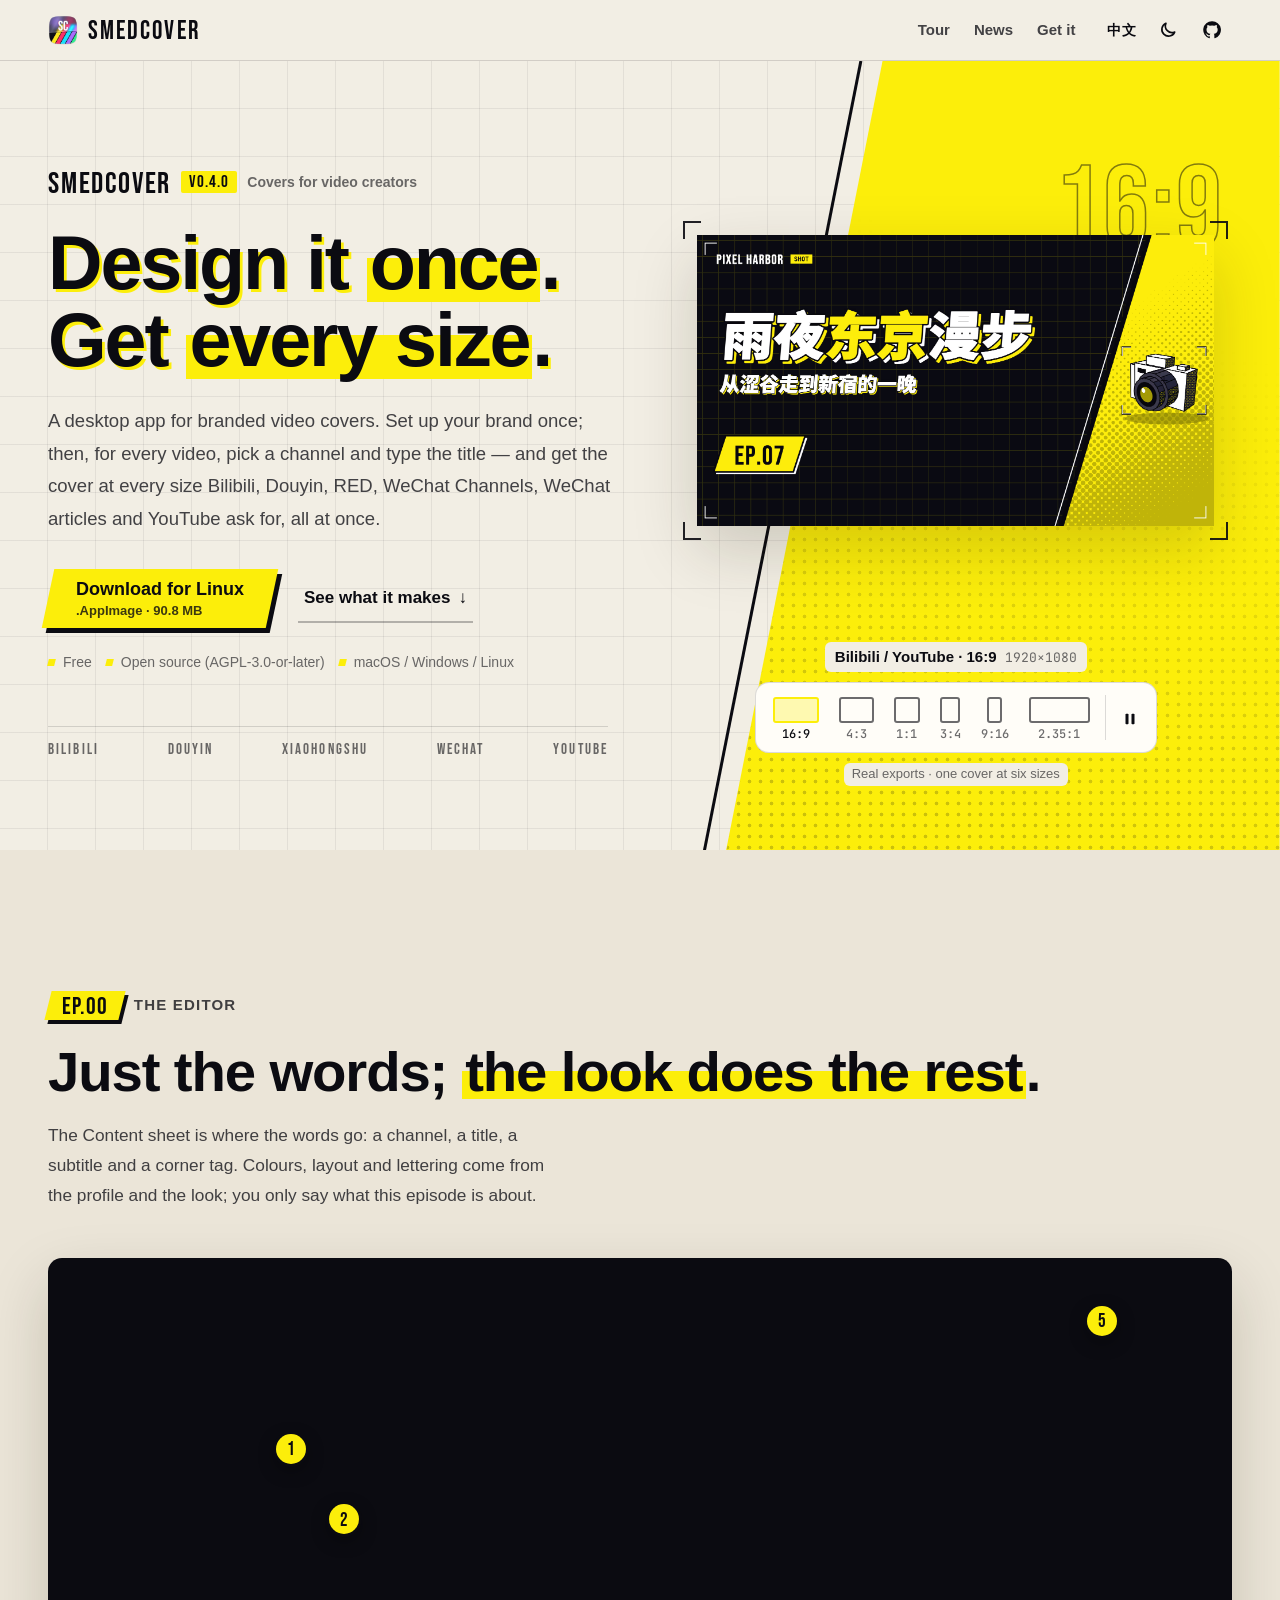
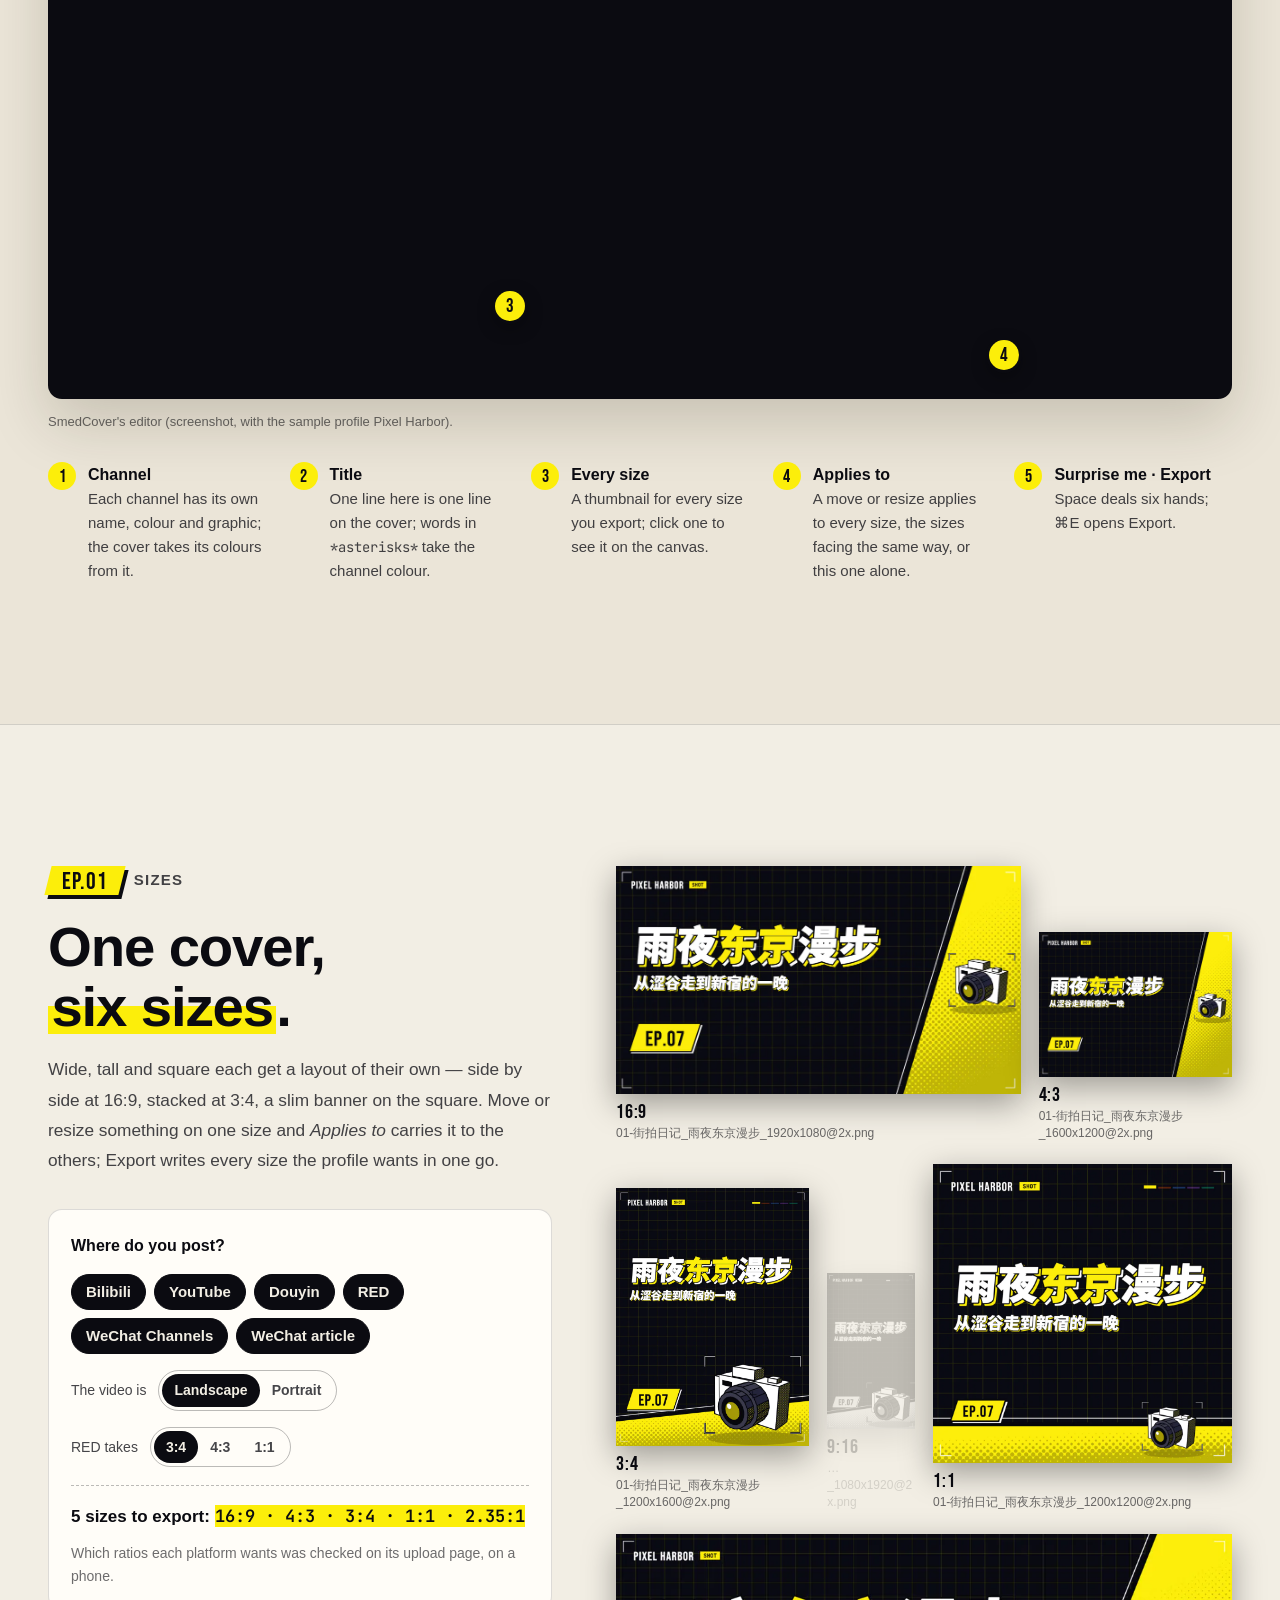
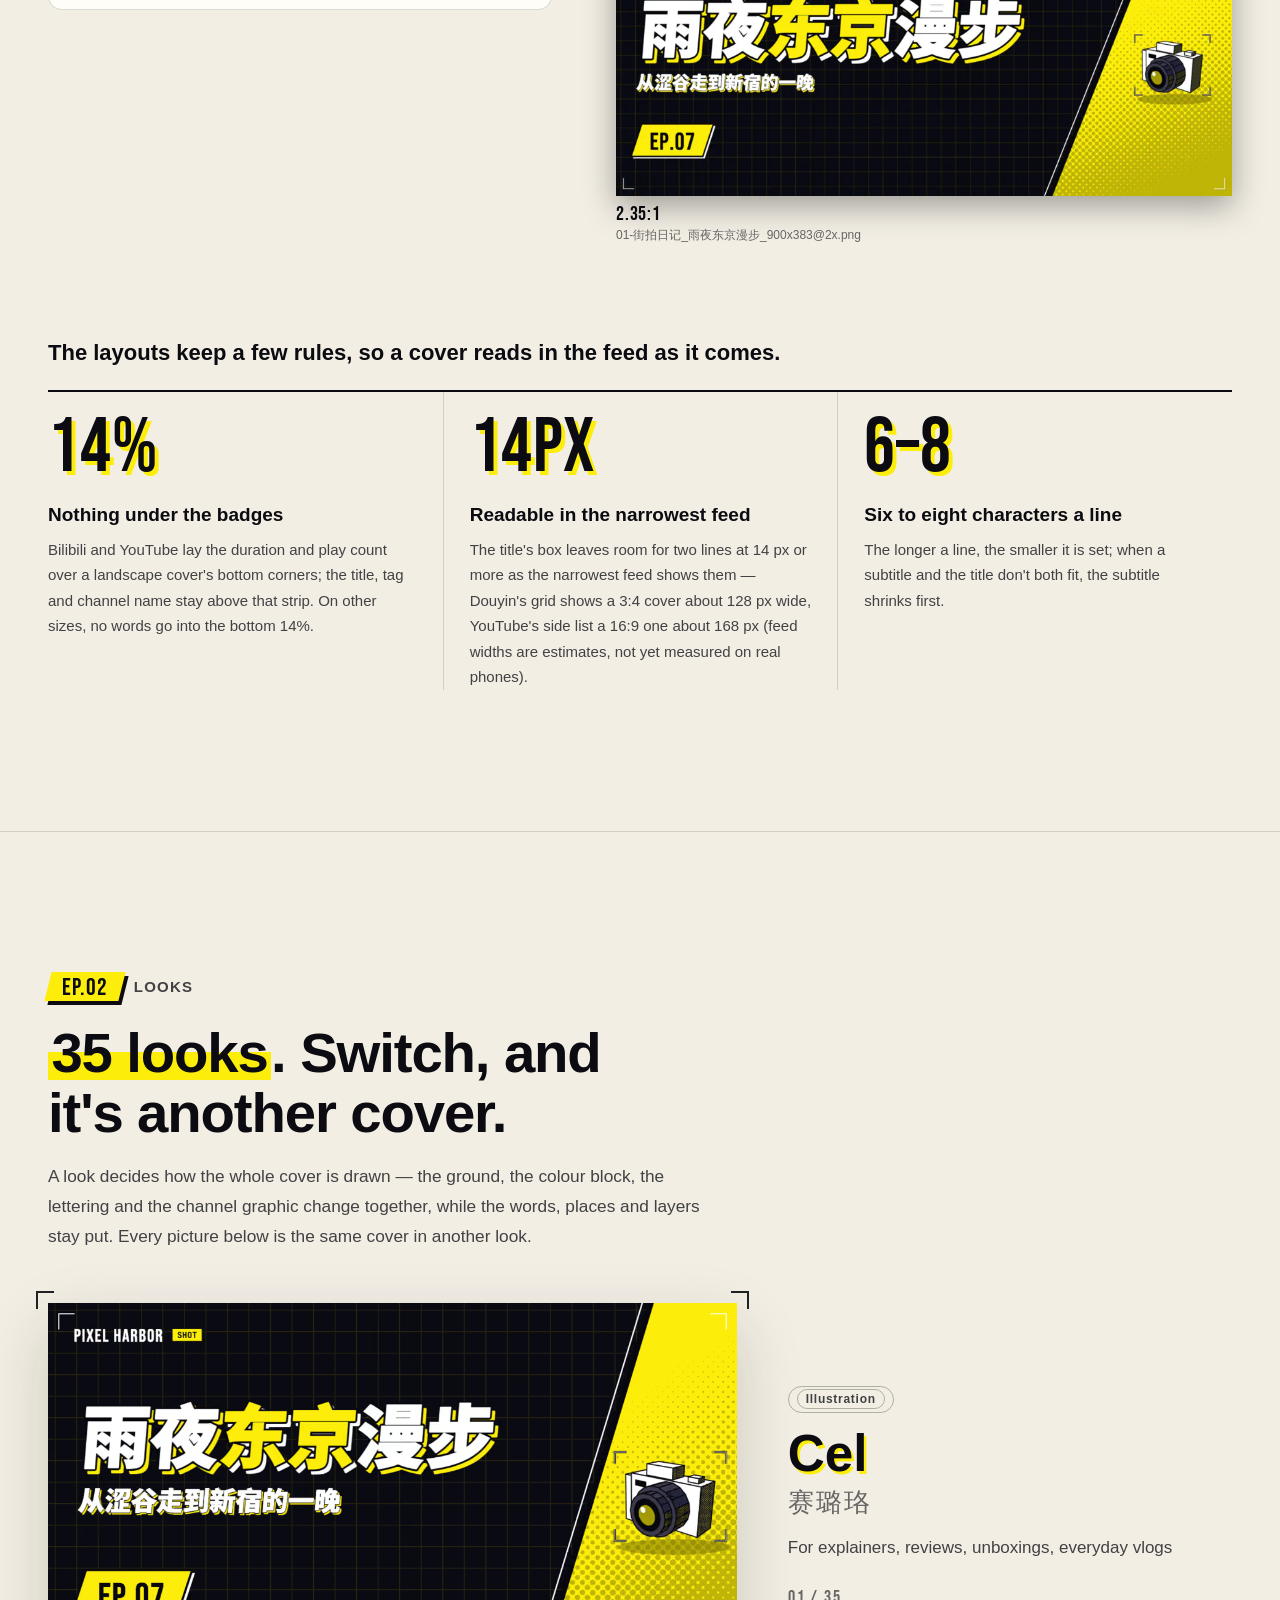
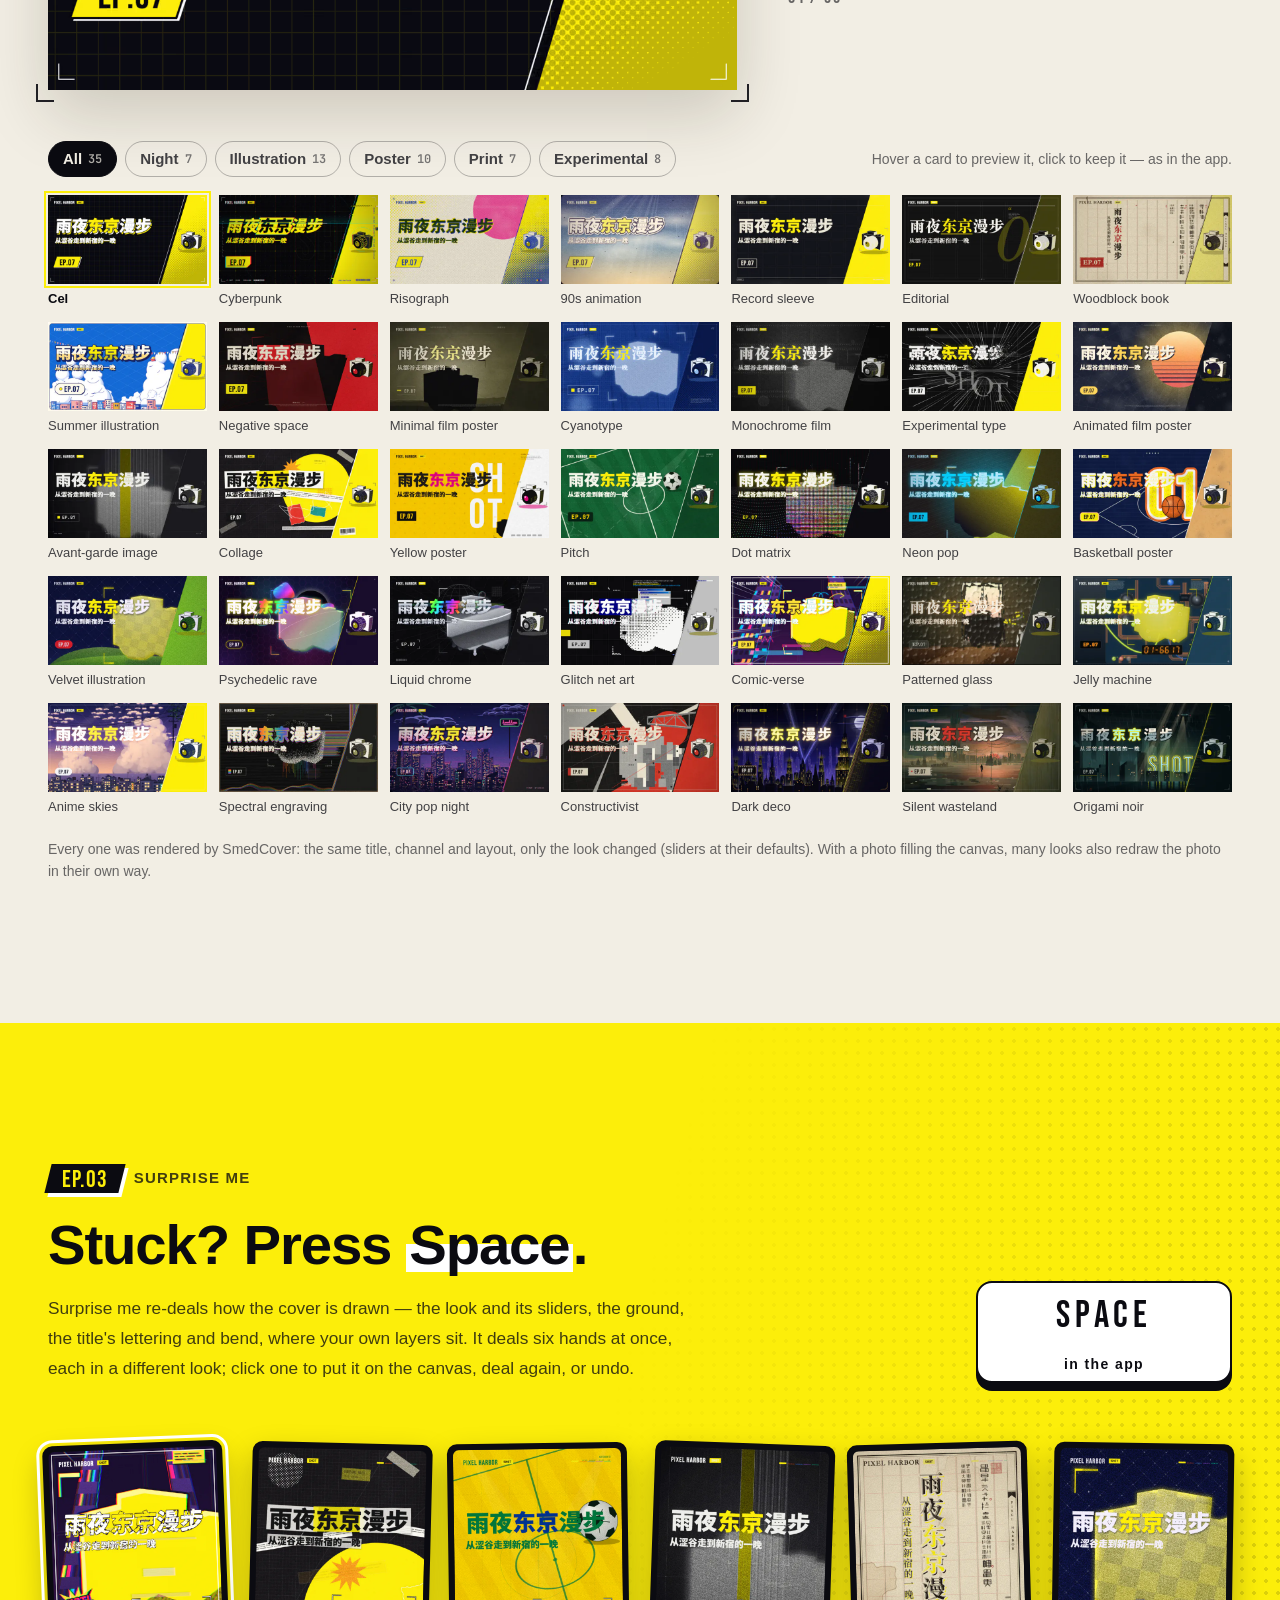
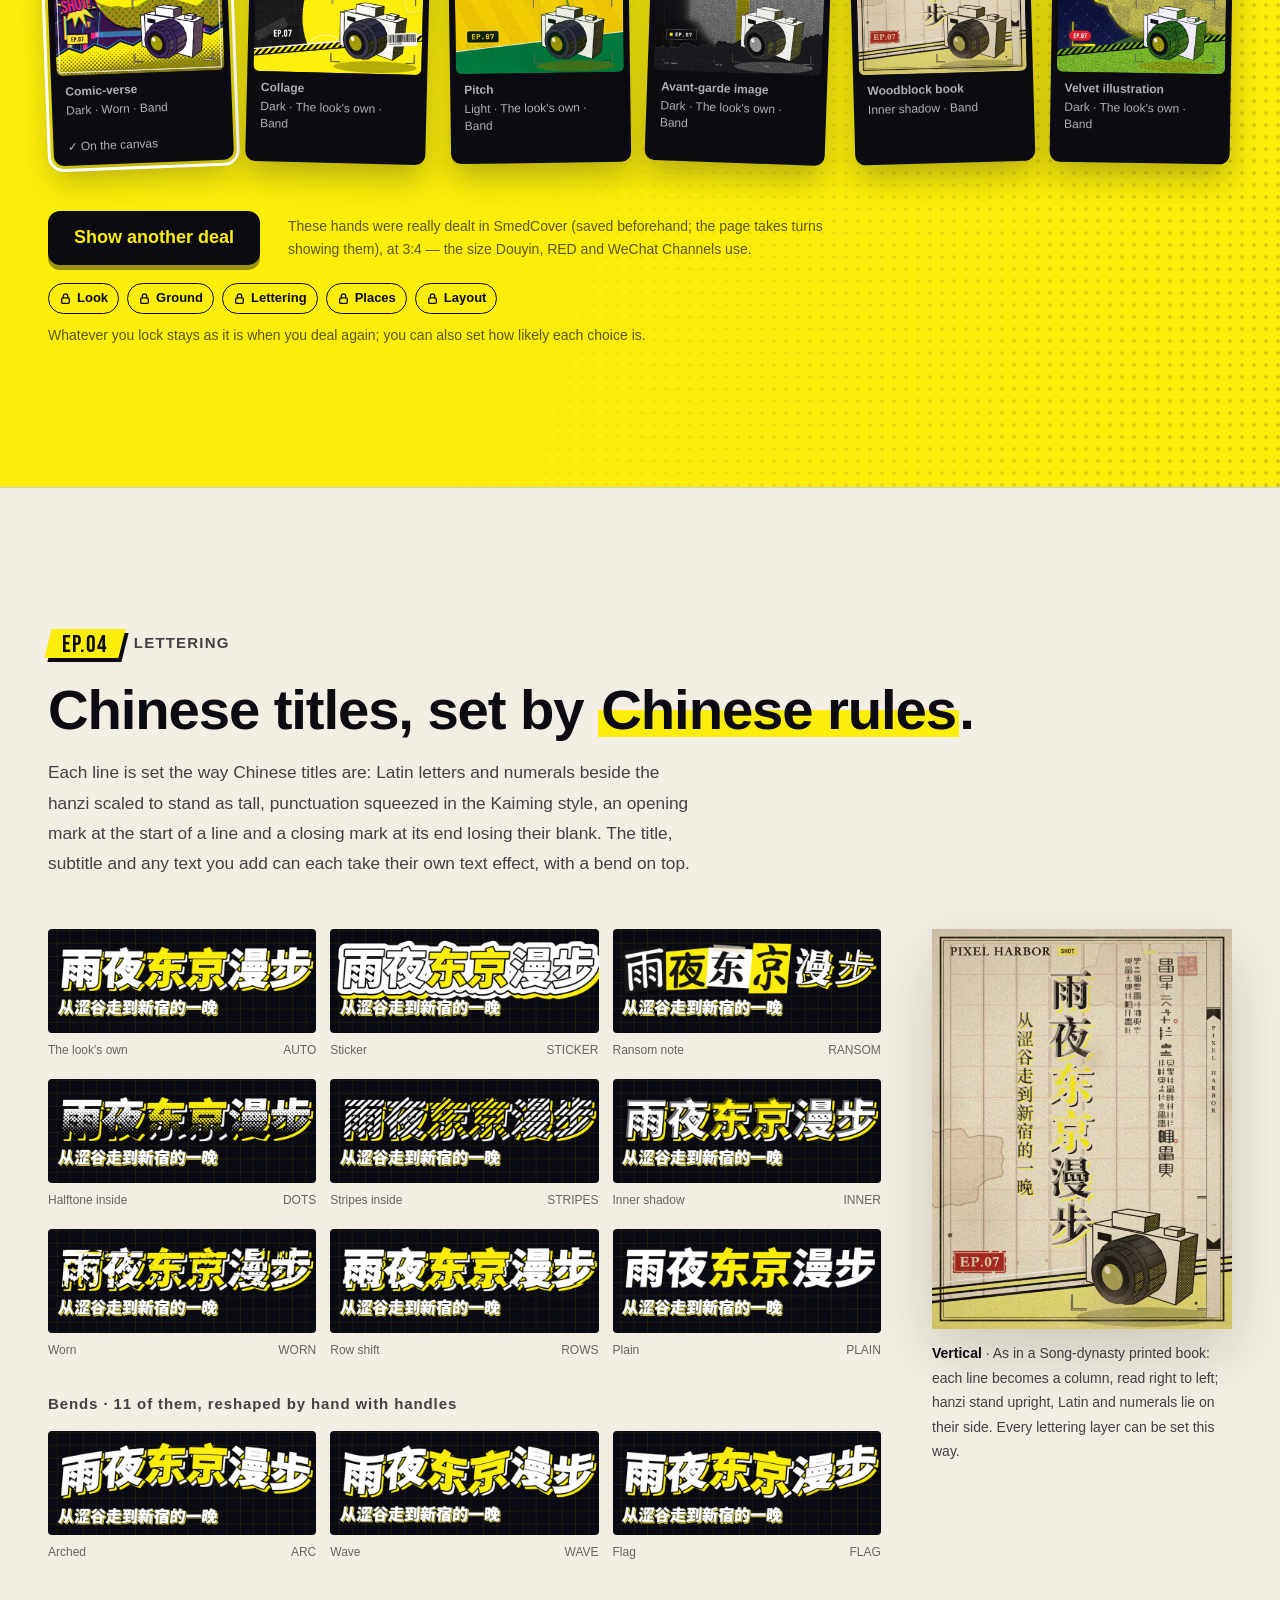
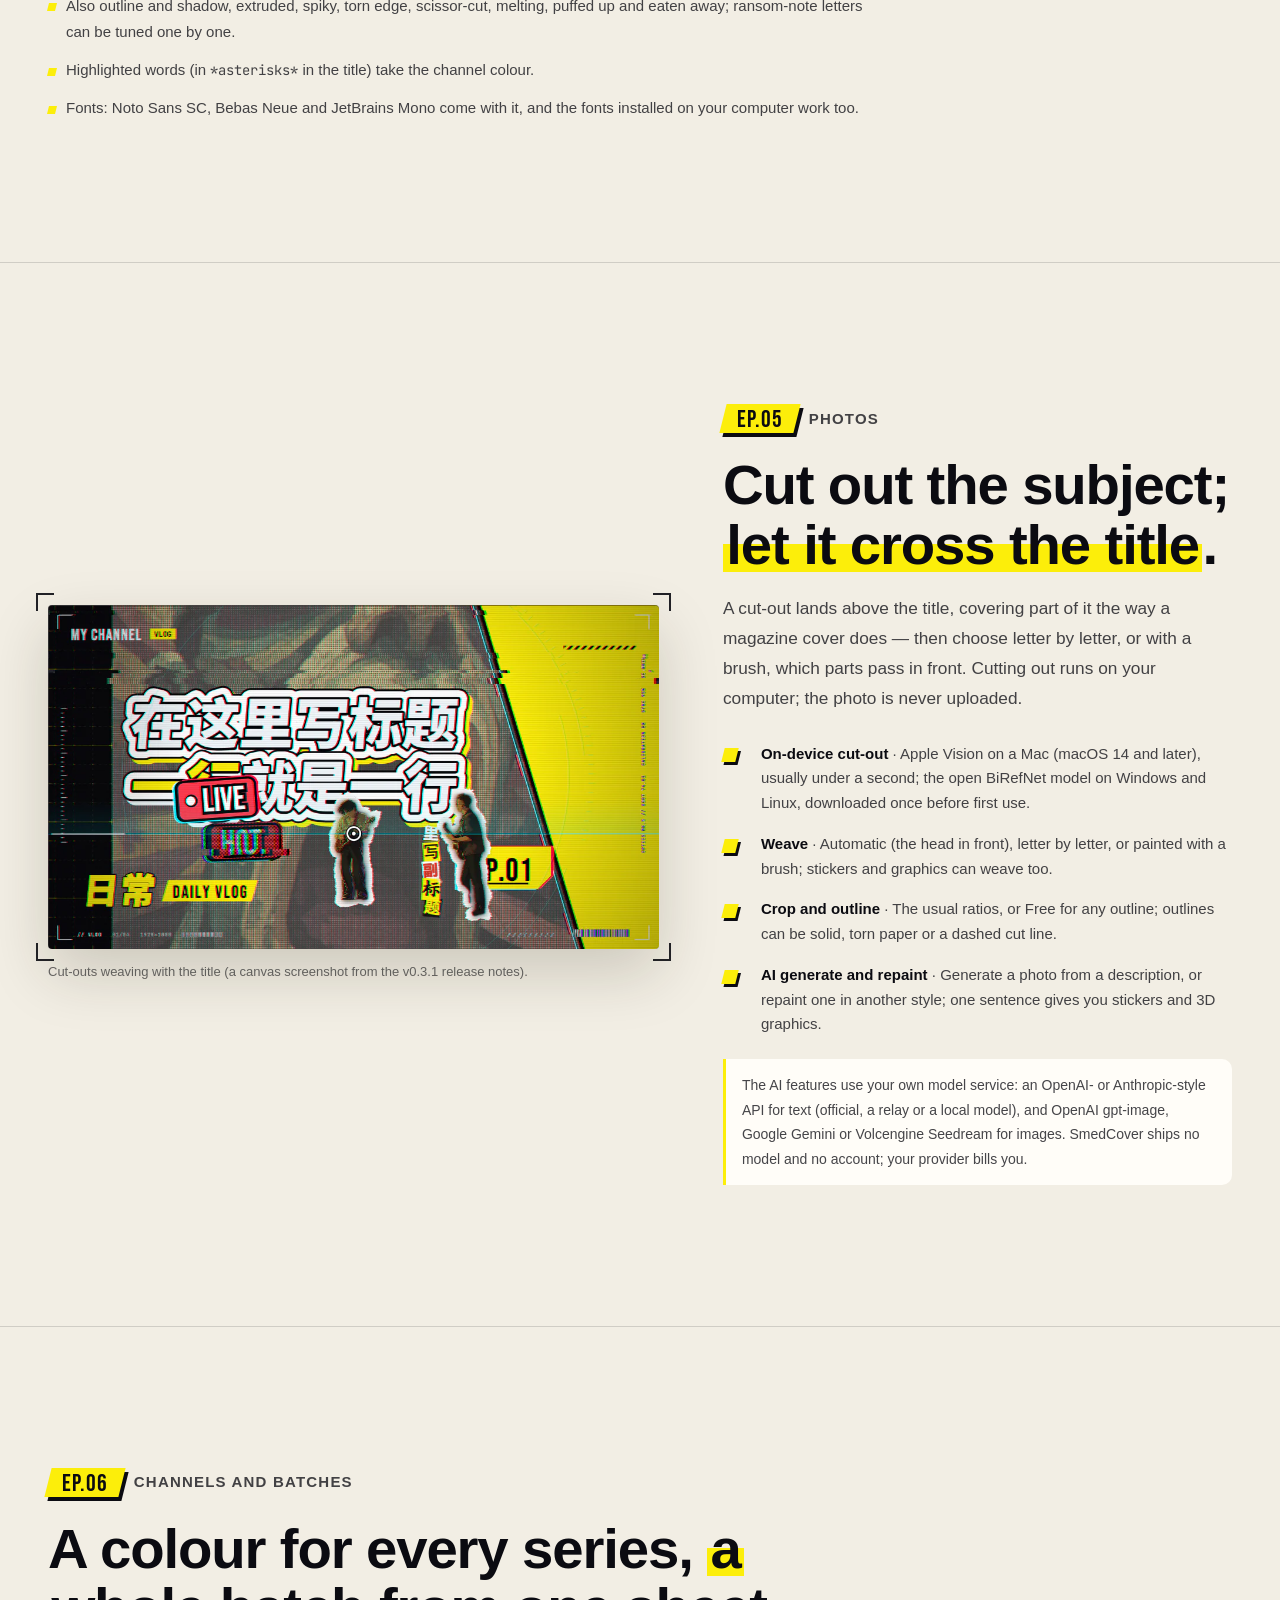
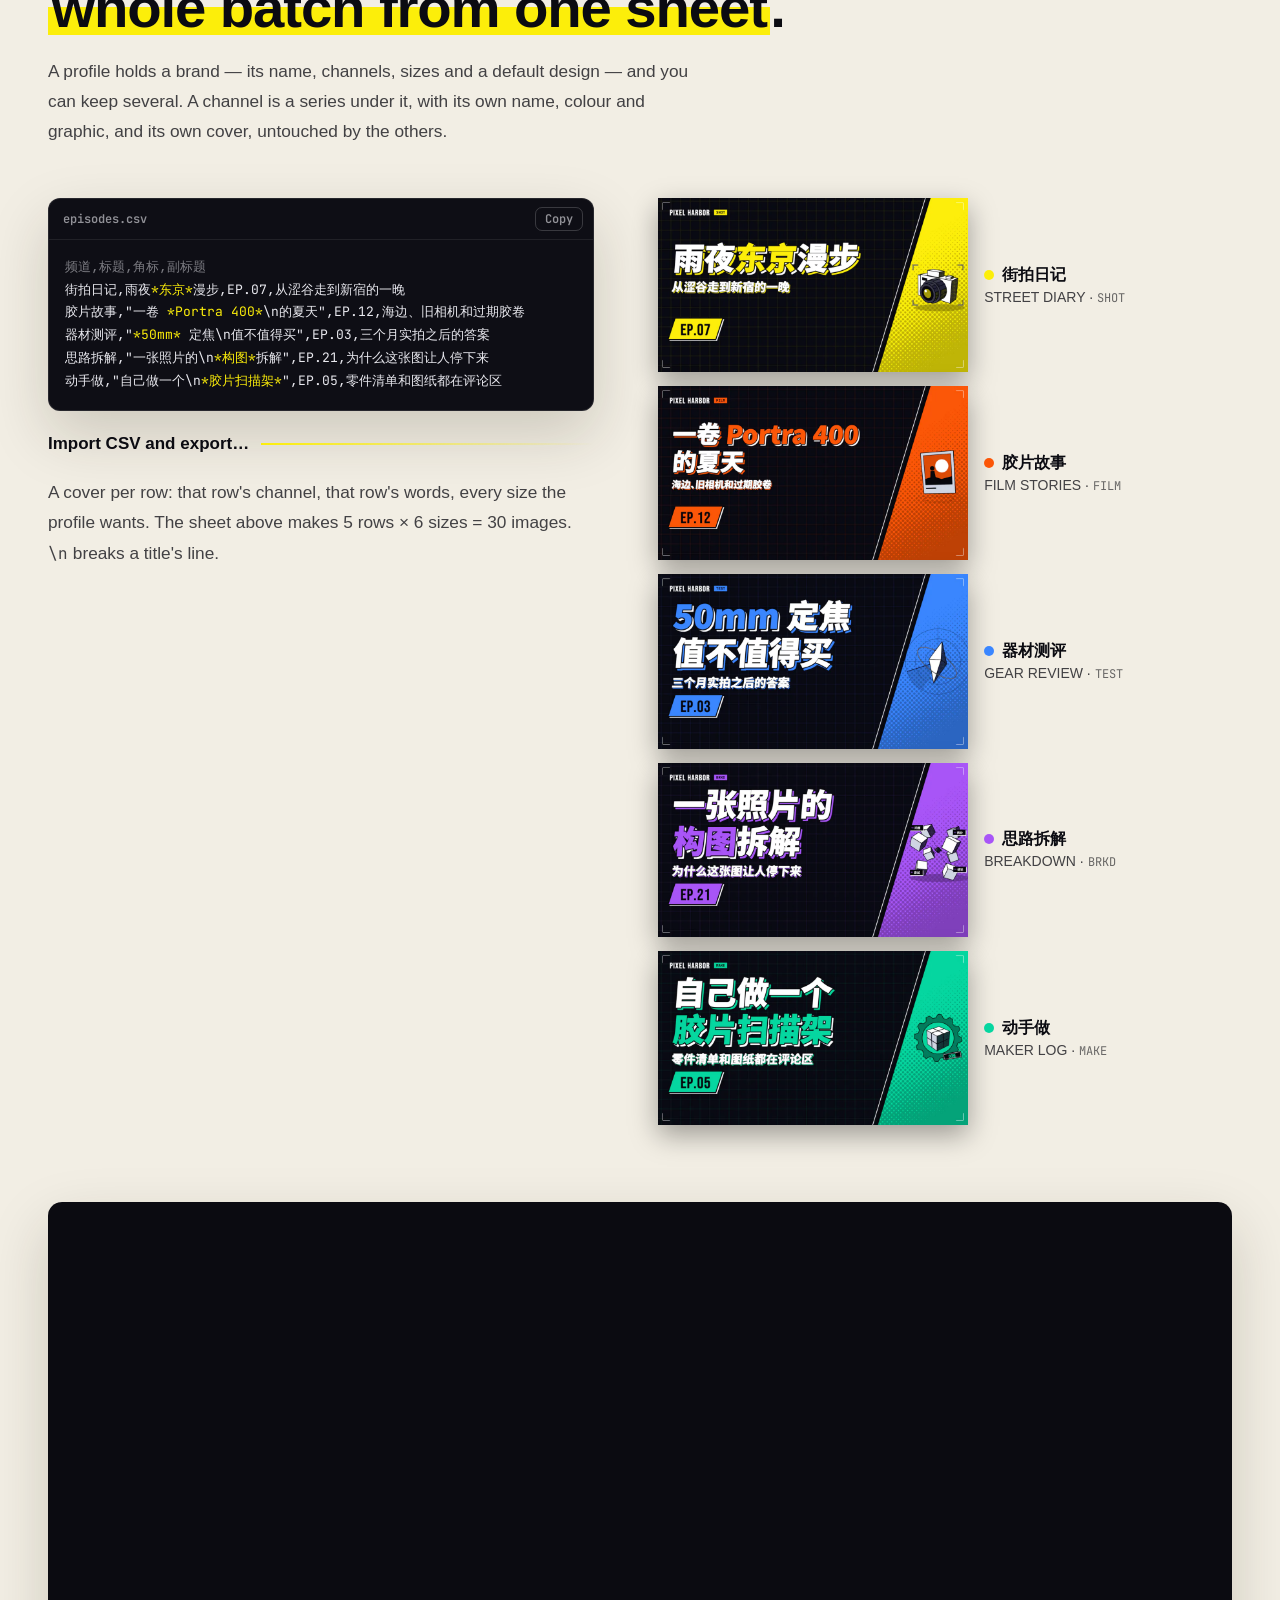
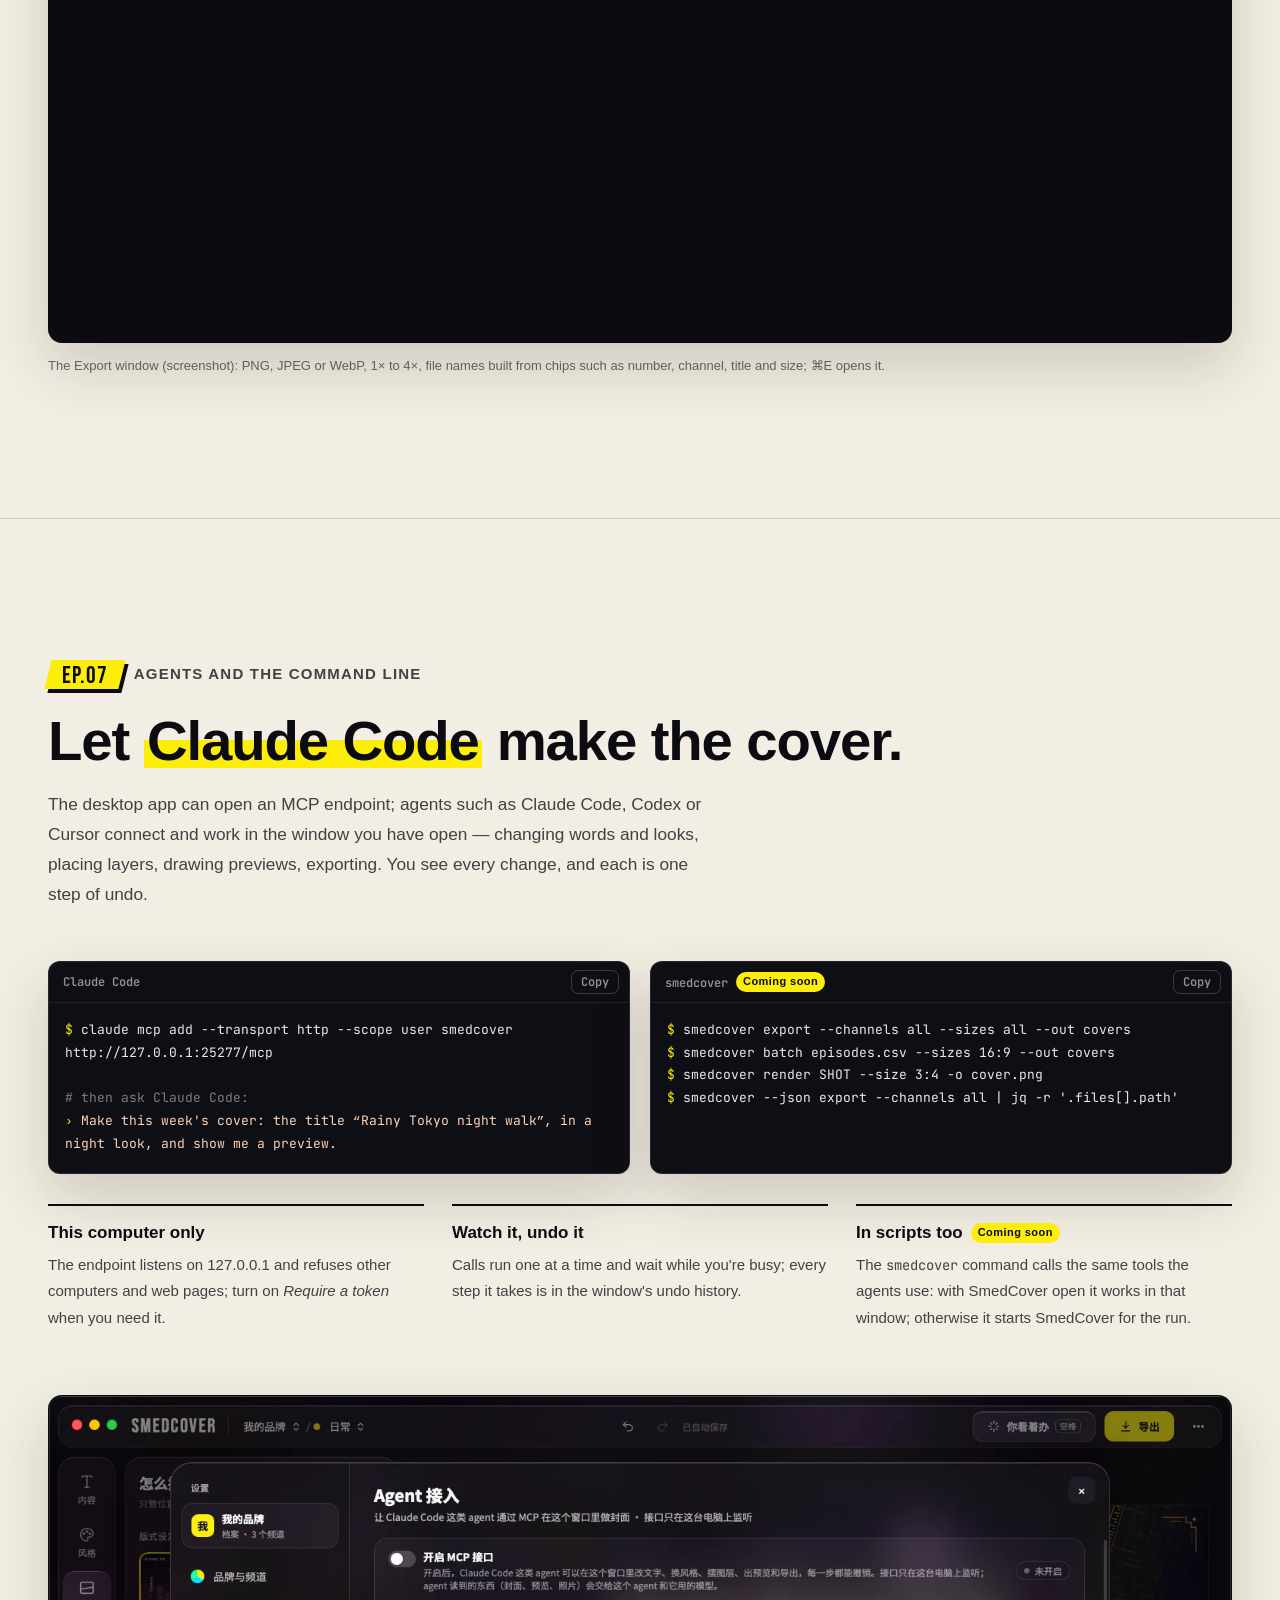
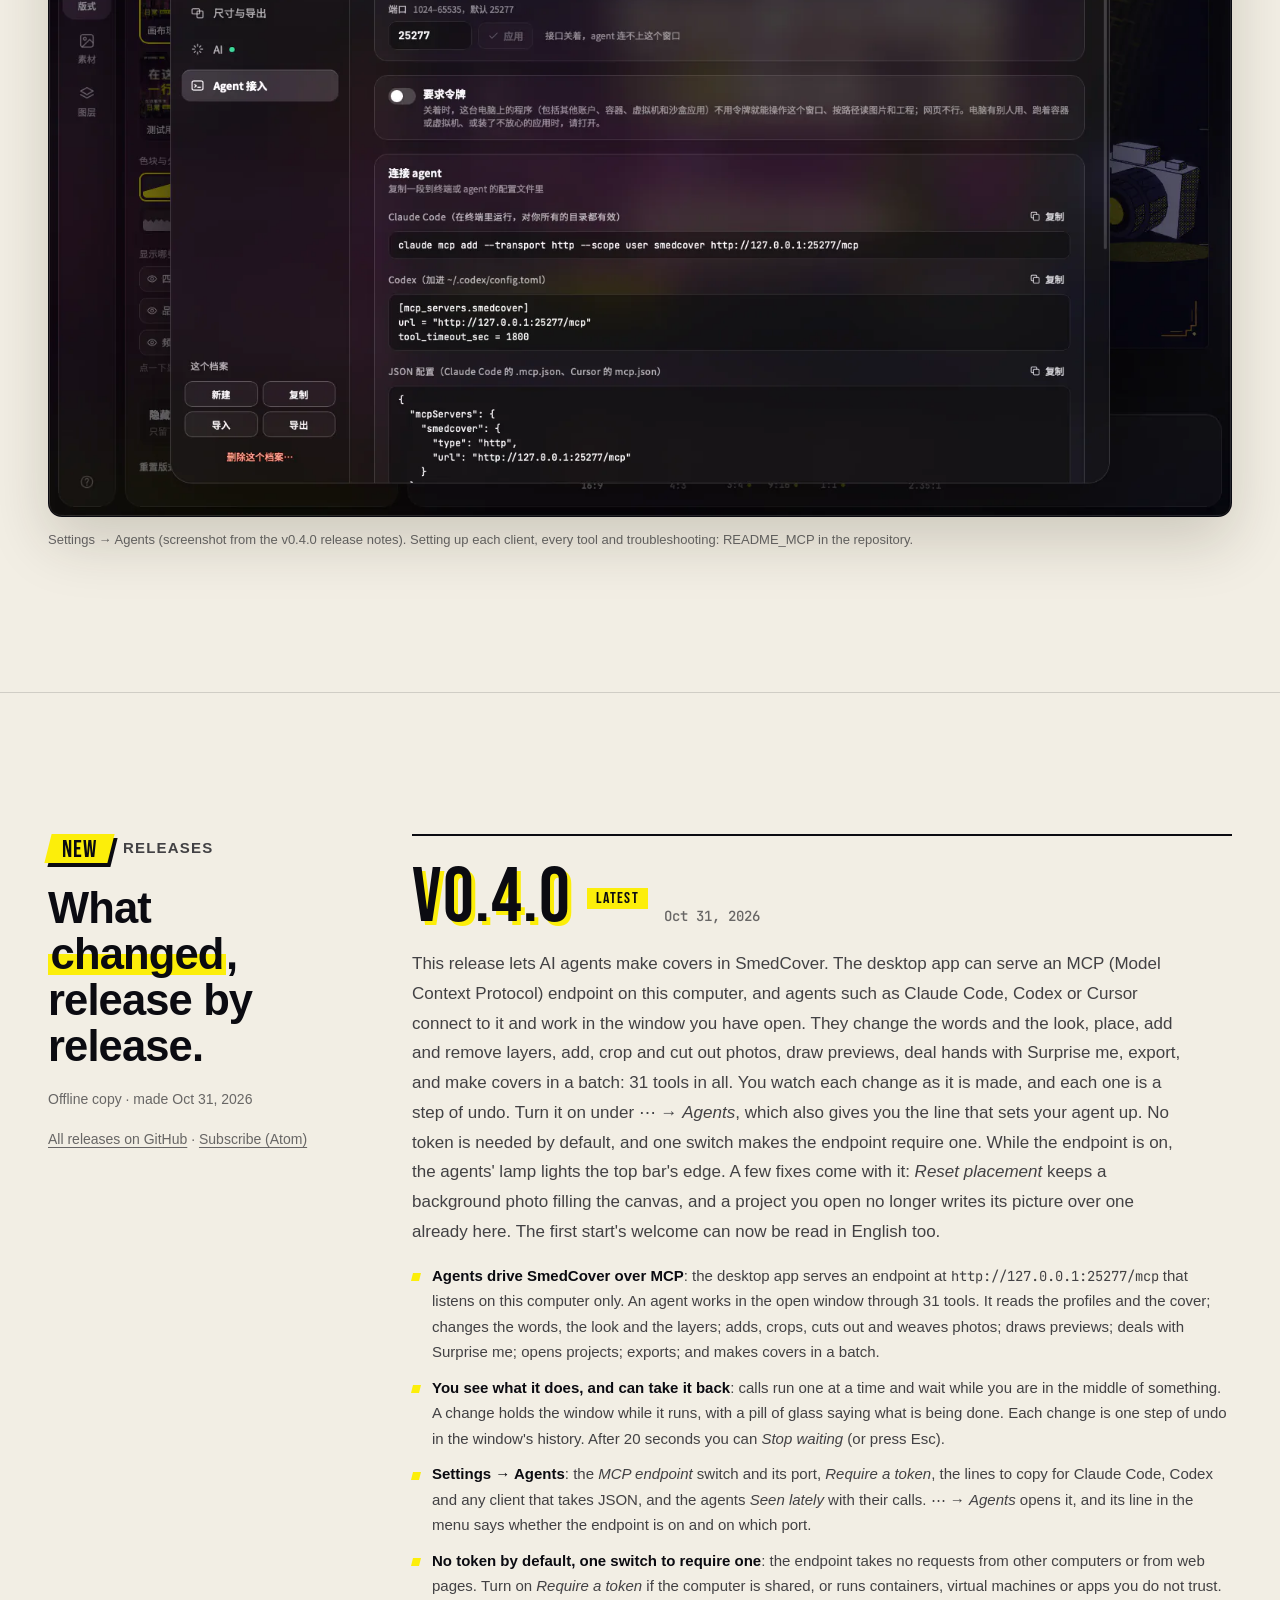
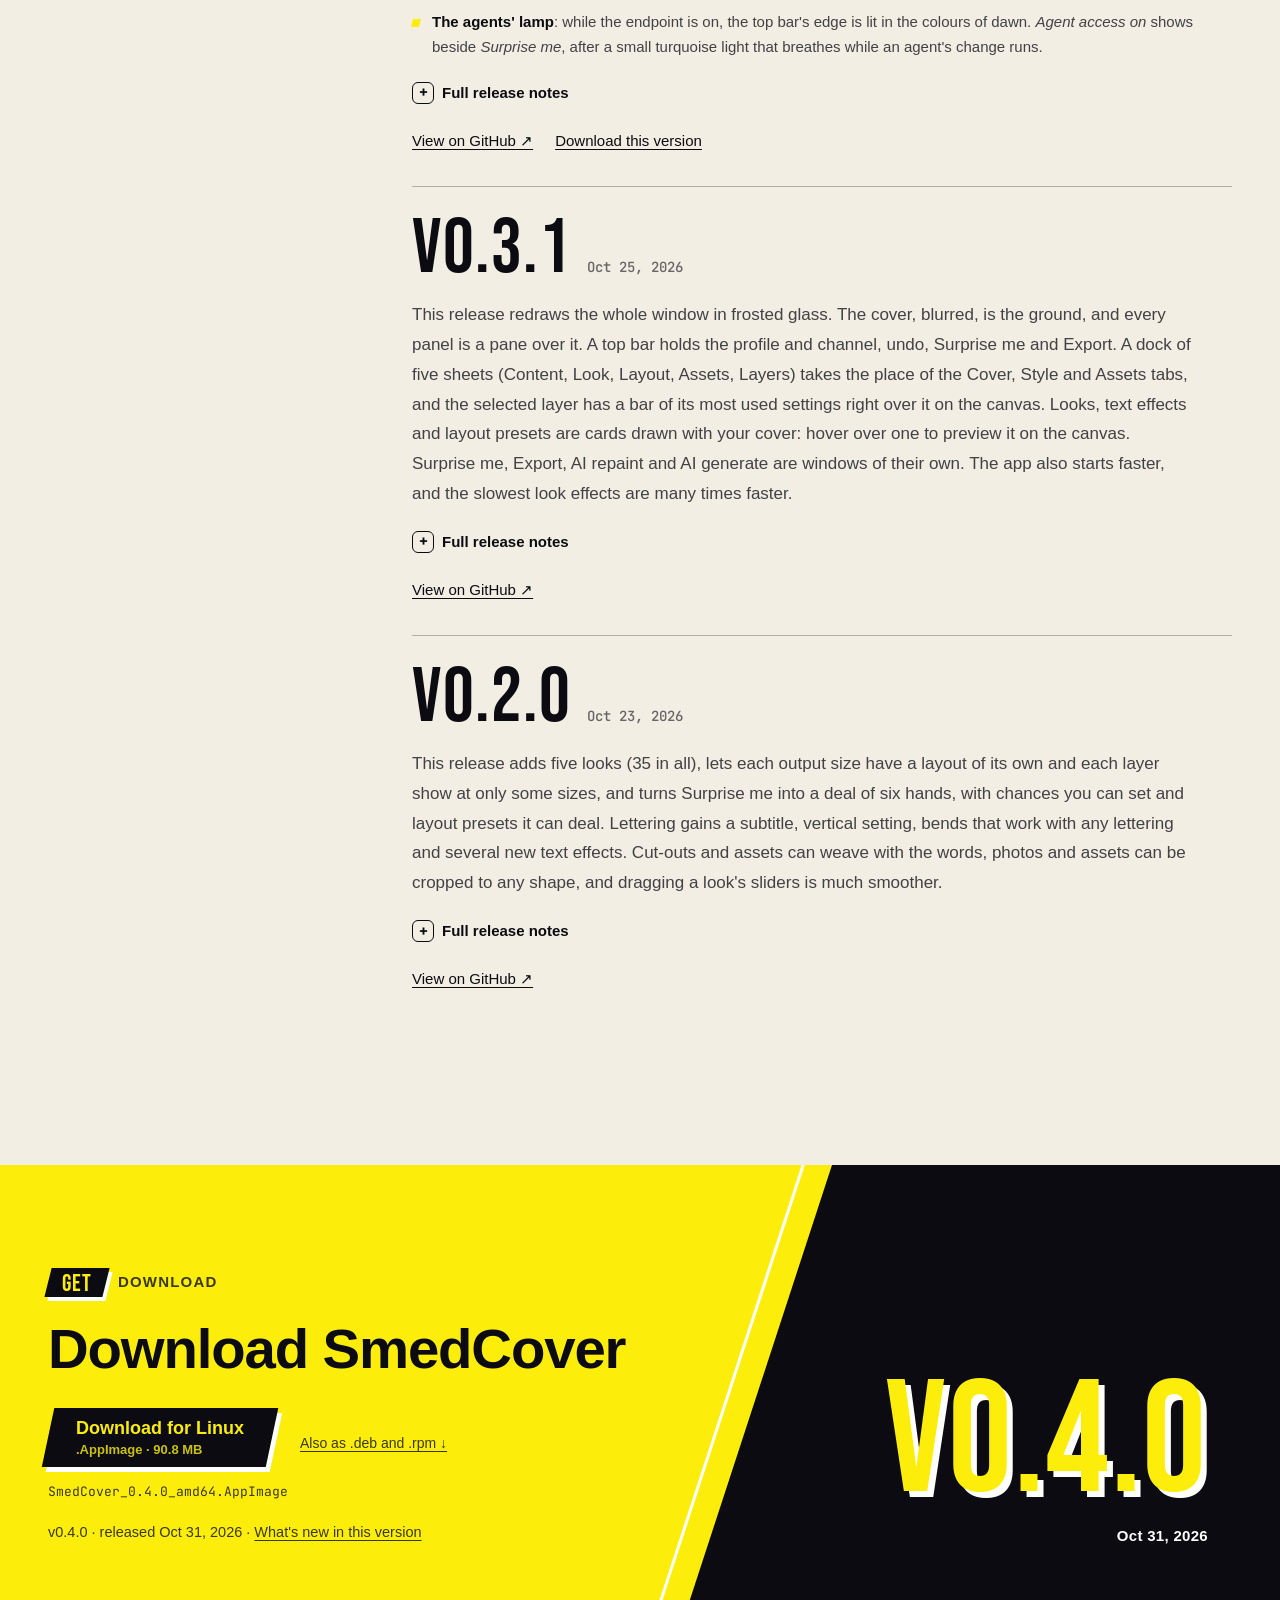
==== commit 78af4fa0: "GitHub Pages at www.cybertheye.com/smedcoverapp/: a workflow publishes the page's files (not scripts" ====
--- a/index.html
+++ b/index.html
@@ -8,12 +8,14 @@
 <meta name="color-scheme" content="dark light">
 <meta name="theme-color" content="#0b0b11" media="(prefers-color-scheme: dark)">
 <meta name="theme-color" content="#f2eee4" media="(prefers-color-scheme: light)">
-<!-- Once the domain is settled, add <link rel="canonical"> and make og:image / og:url absolute (see README). -->
+<!-- The page's public address (GitHub Pages); og:image and og:url are absolute because share scrapers need them so. -->
+<link rel="canonical" href="https://www.cybertheye.com/smedcoverapp/">
 <meta property="og:type" content="website">
+<meta property="og:url" content="https://www.cybertheye.com/smedcoverapp/">
 <meta property="og:site_name" content="SmedCover">
 <meta property="og:title" content="SmedCover · 封面做一次，尺寸全出齐" data-en-content="SmedCover · Design the cover once, get every size">
 <meta property="og:description" content="给自媒体批量做封面的桌面应用。品牌设好一次，之后每条视频只要选频道、写标题，所有平台要的尺寸一次出齐。免费开源。" data-en-content="A desktop app for branded video covers. Set up your brand once; then pick a channel, type the title and get every size each platform wants. Free and open source.">
-<meta property="og:image" content="assets/og/og.jpg">
+<meta property="og:image" content="https://www.cybertheye.com/smedcoverapp/assets/og/og.jpg">
 <meta property="og:image:width" content="1200">
 <meta property="og:image:height" content="630">
 <meta property="og:locale" content="zh_CN">
